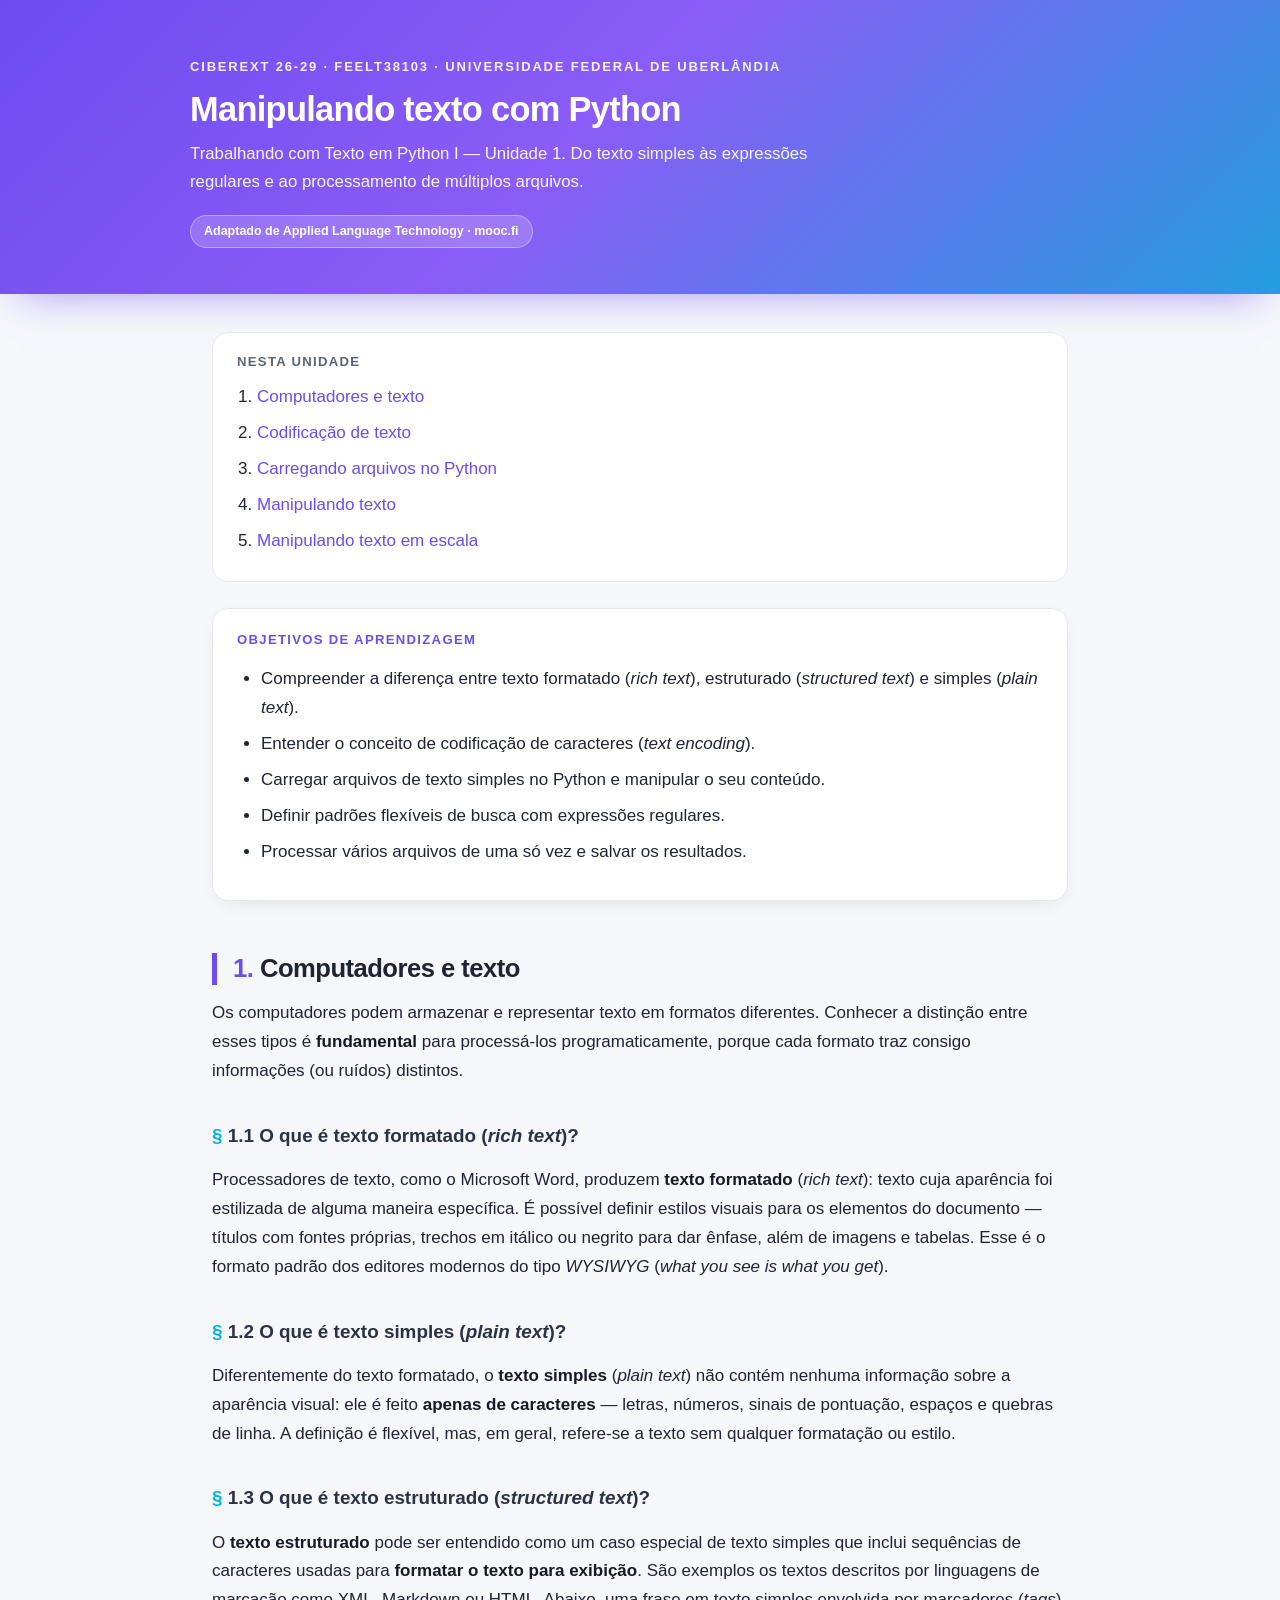
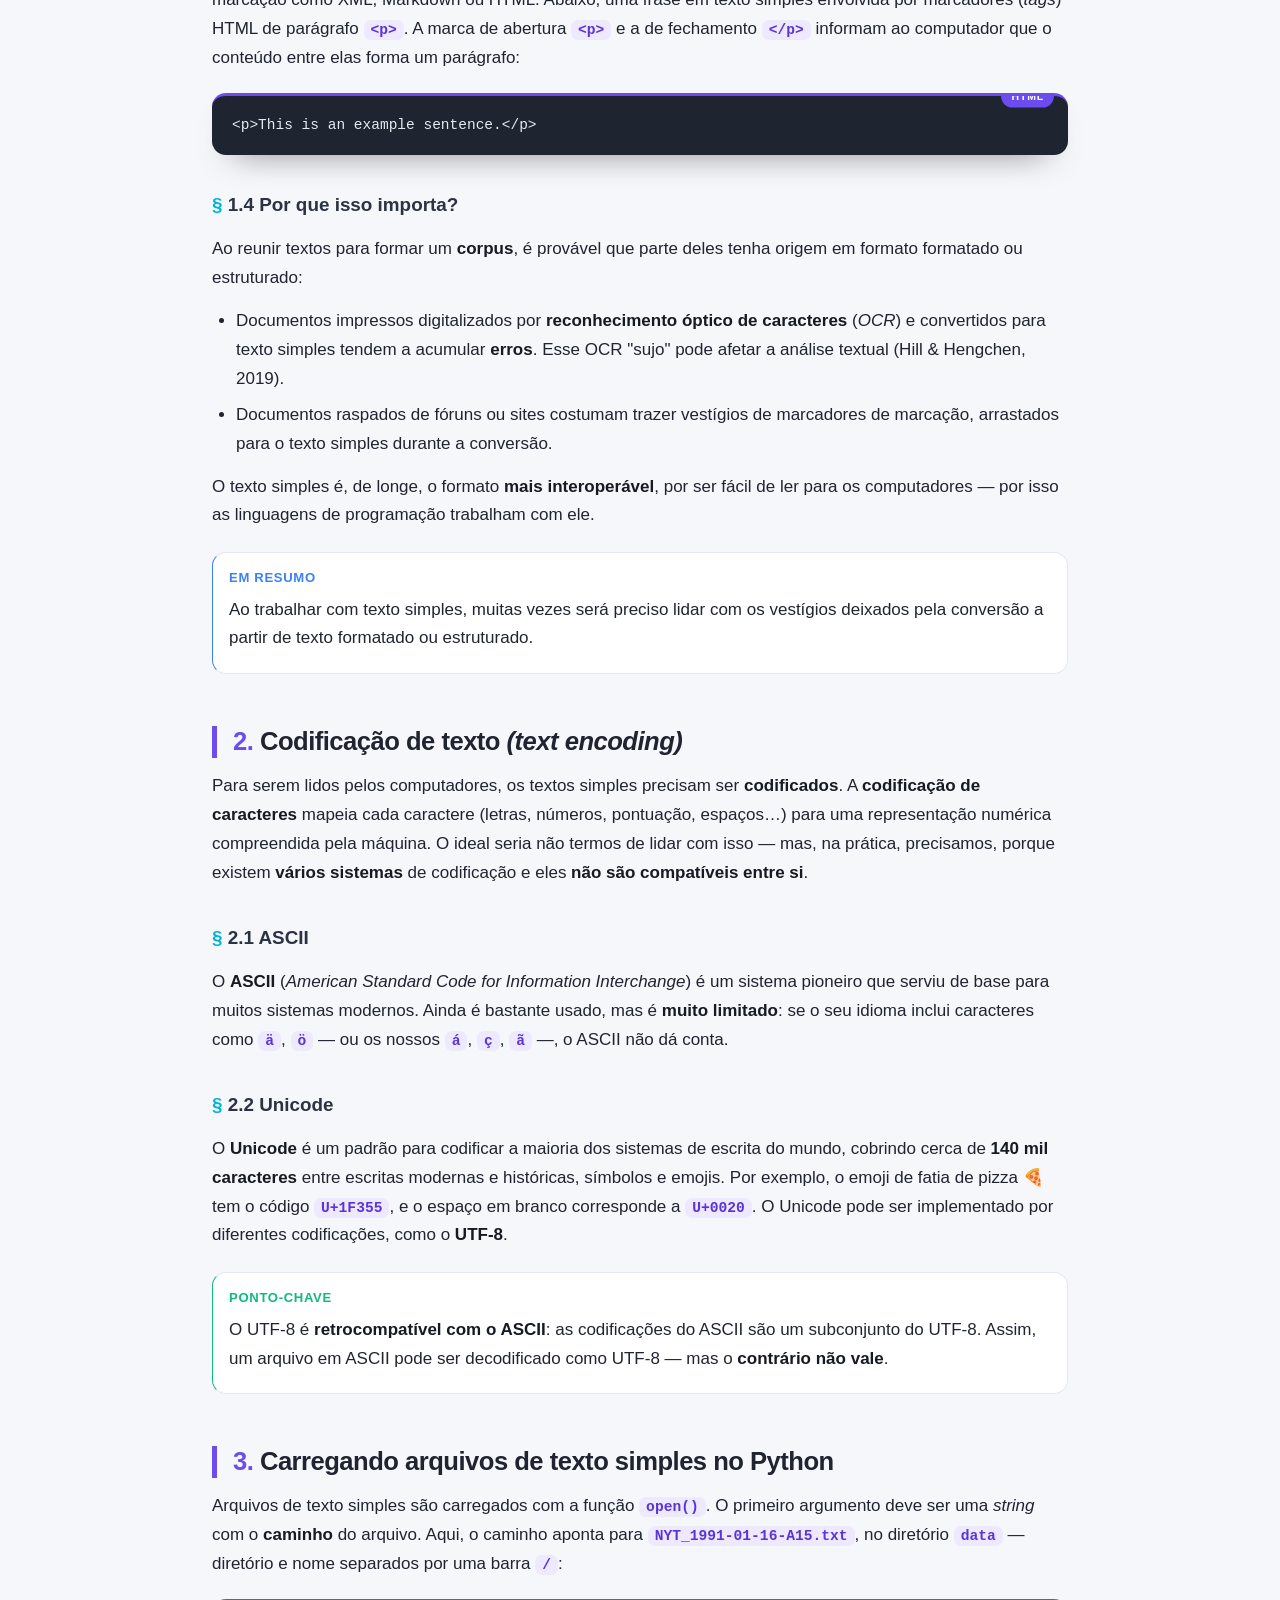
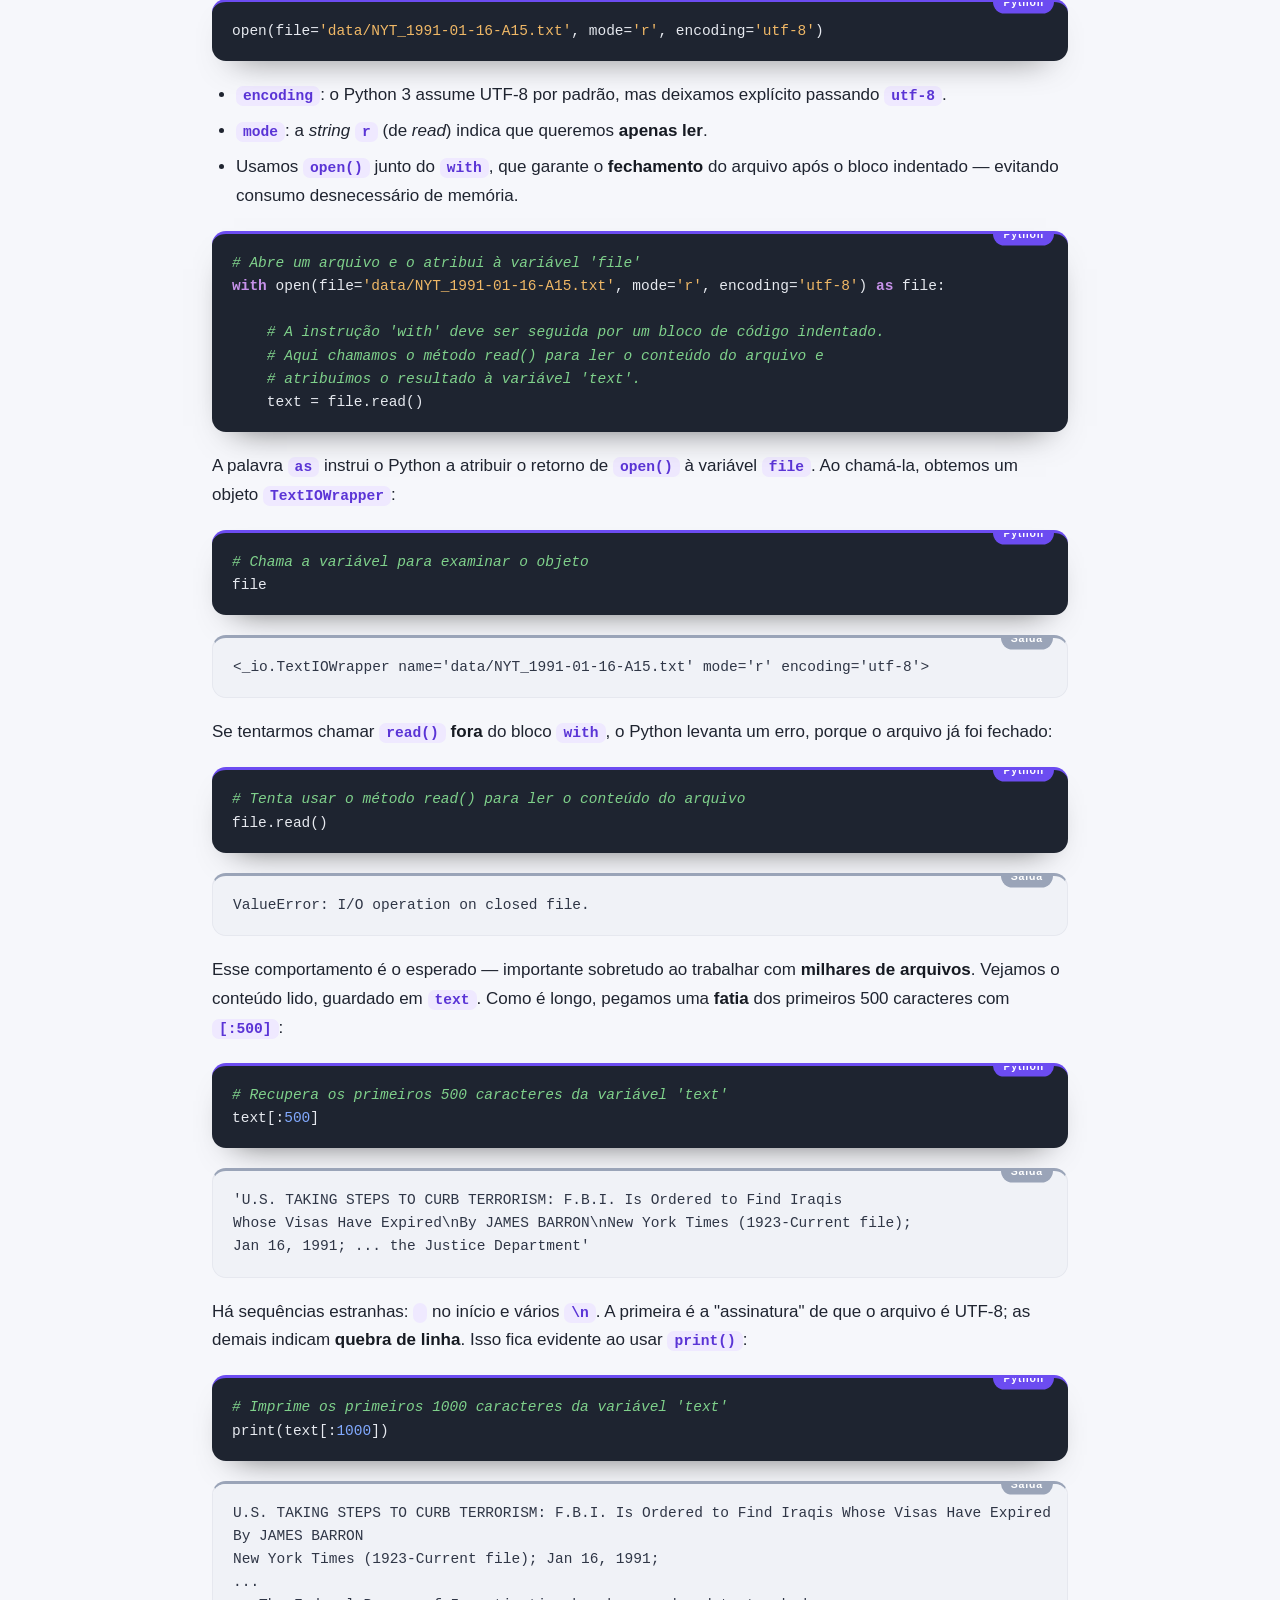
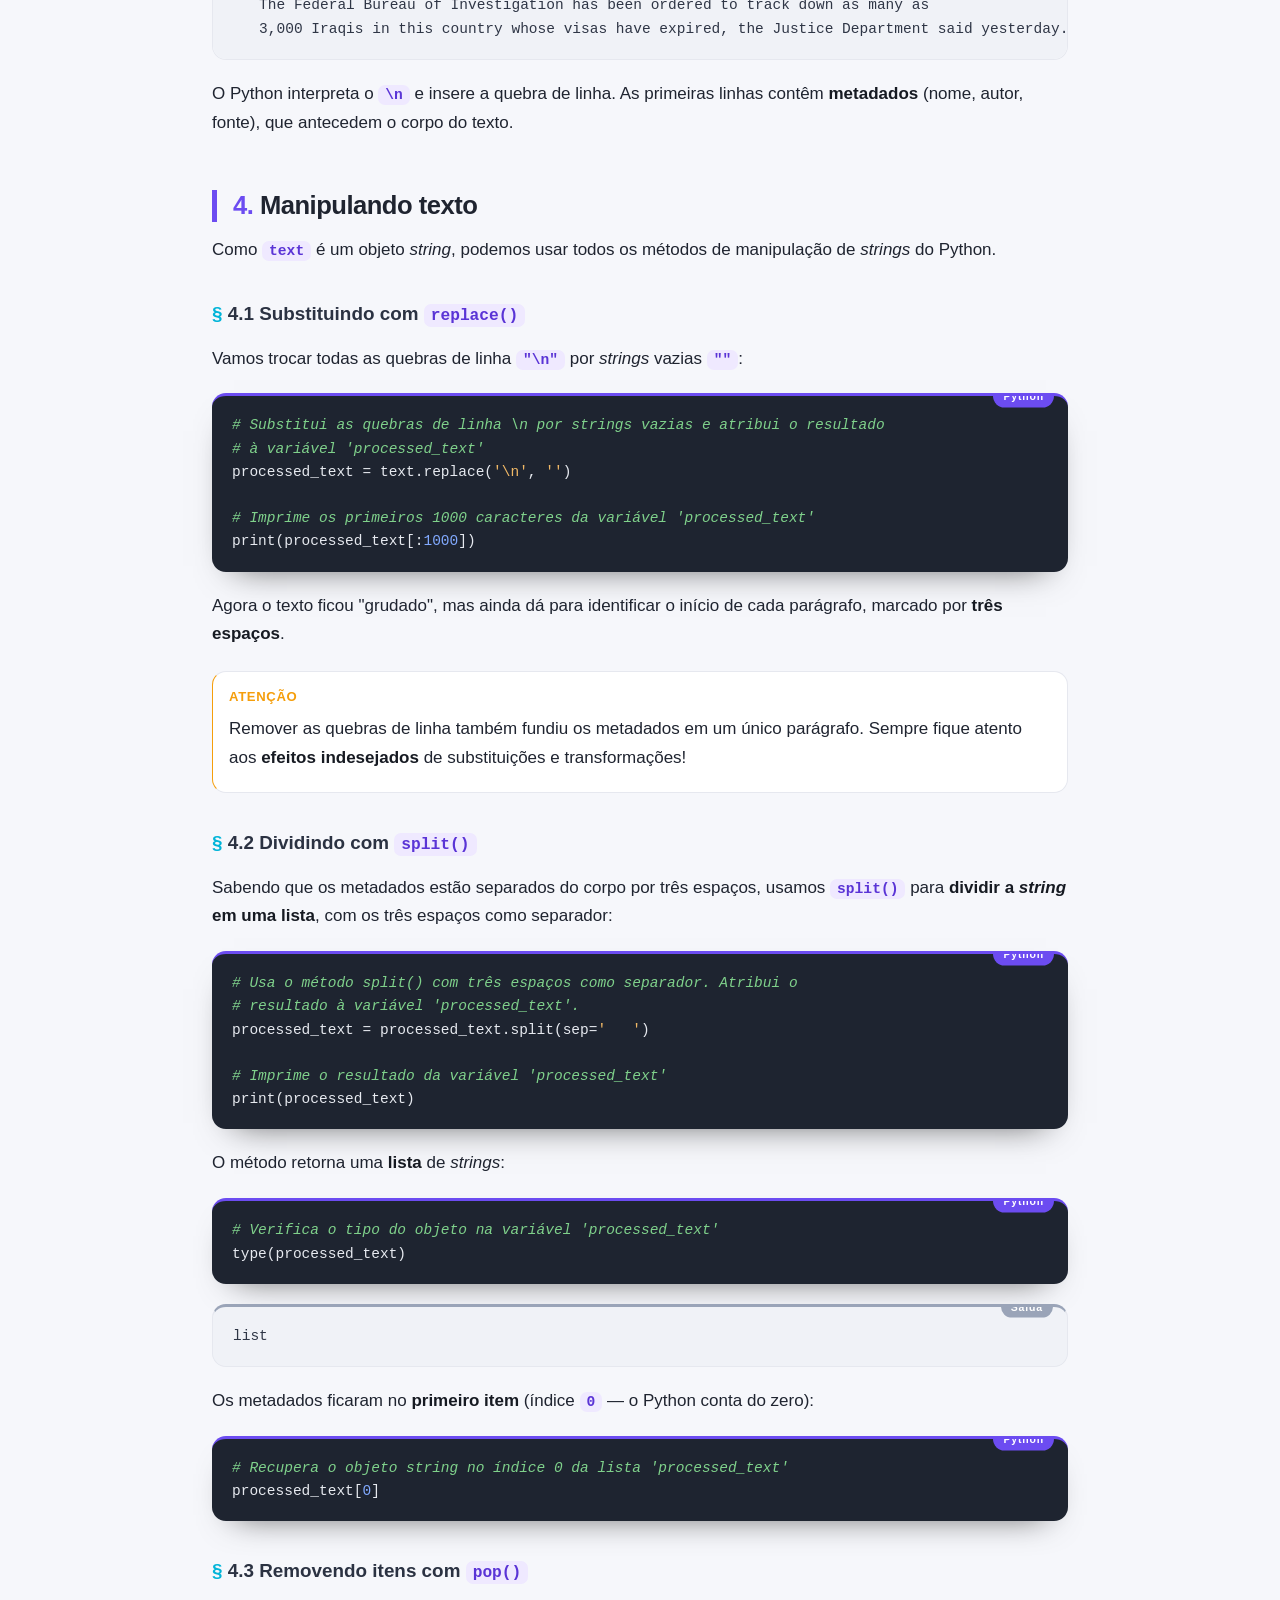
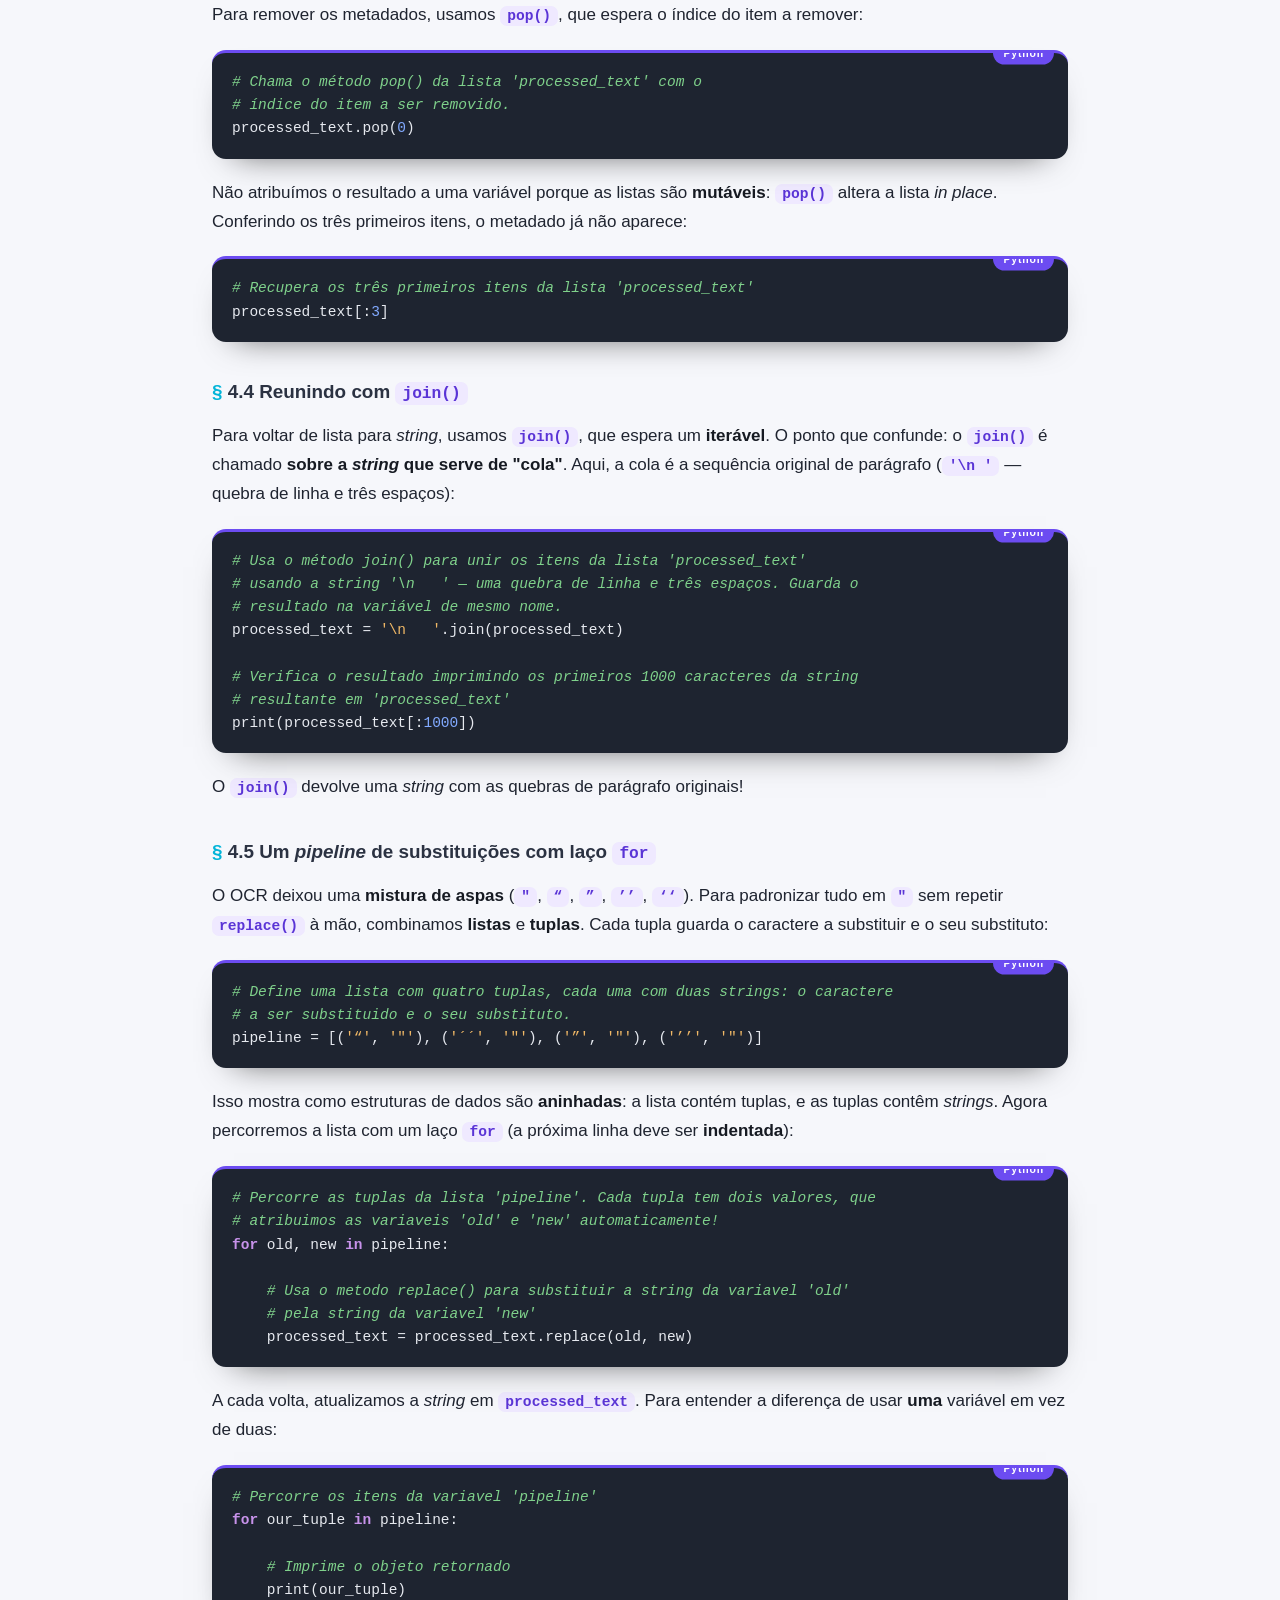
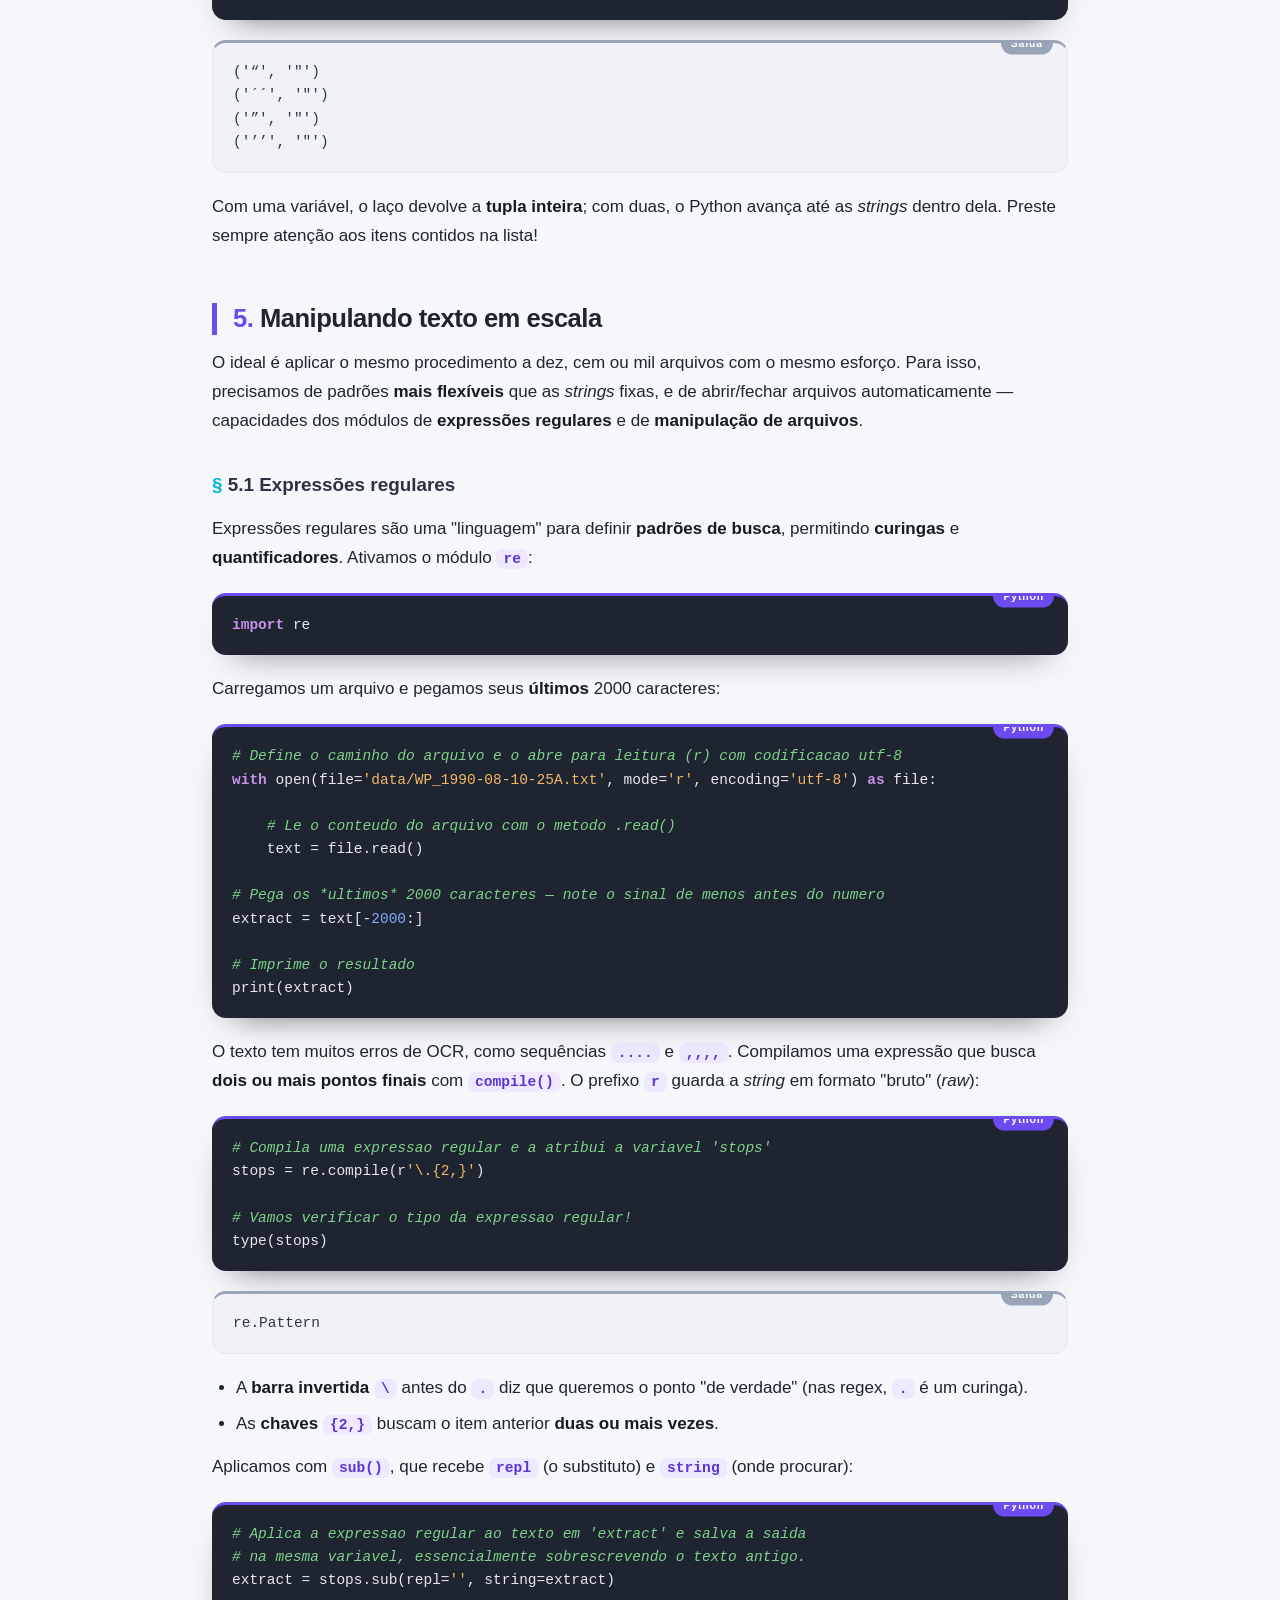
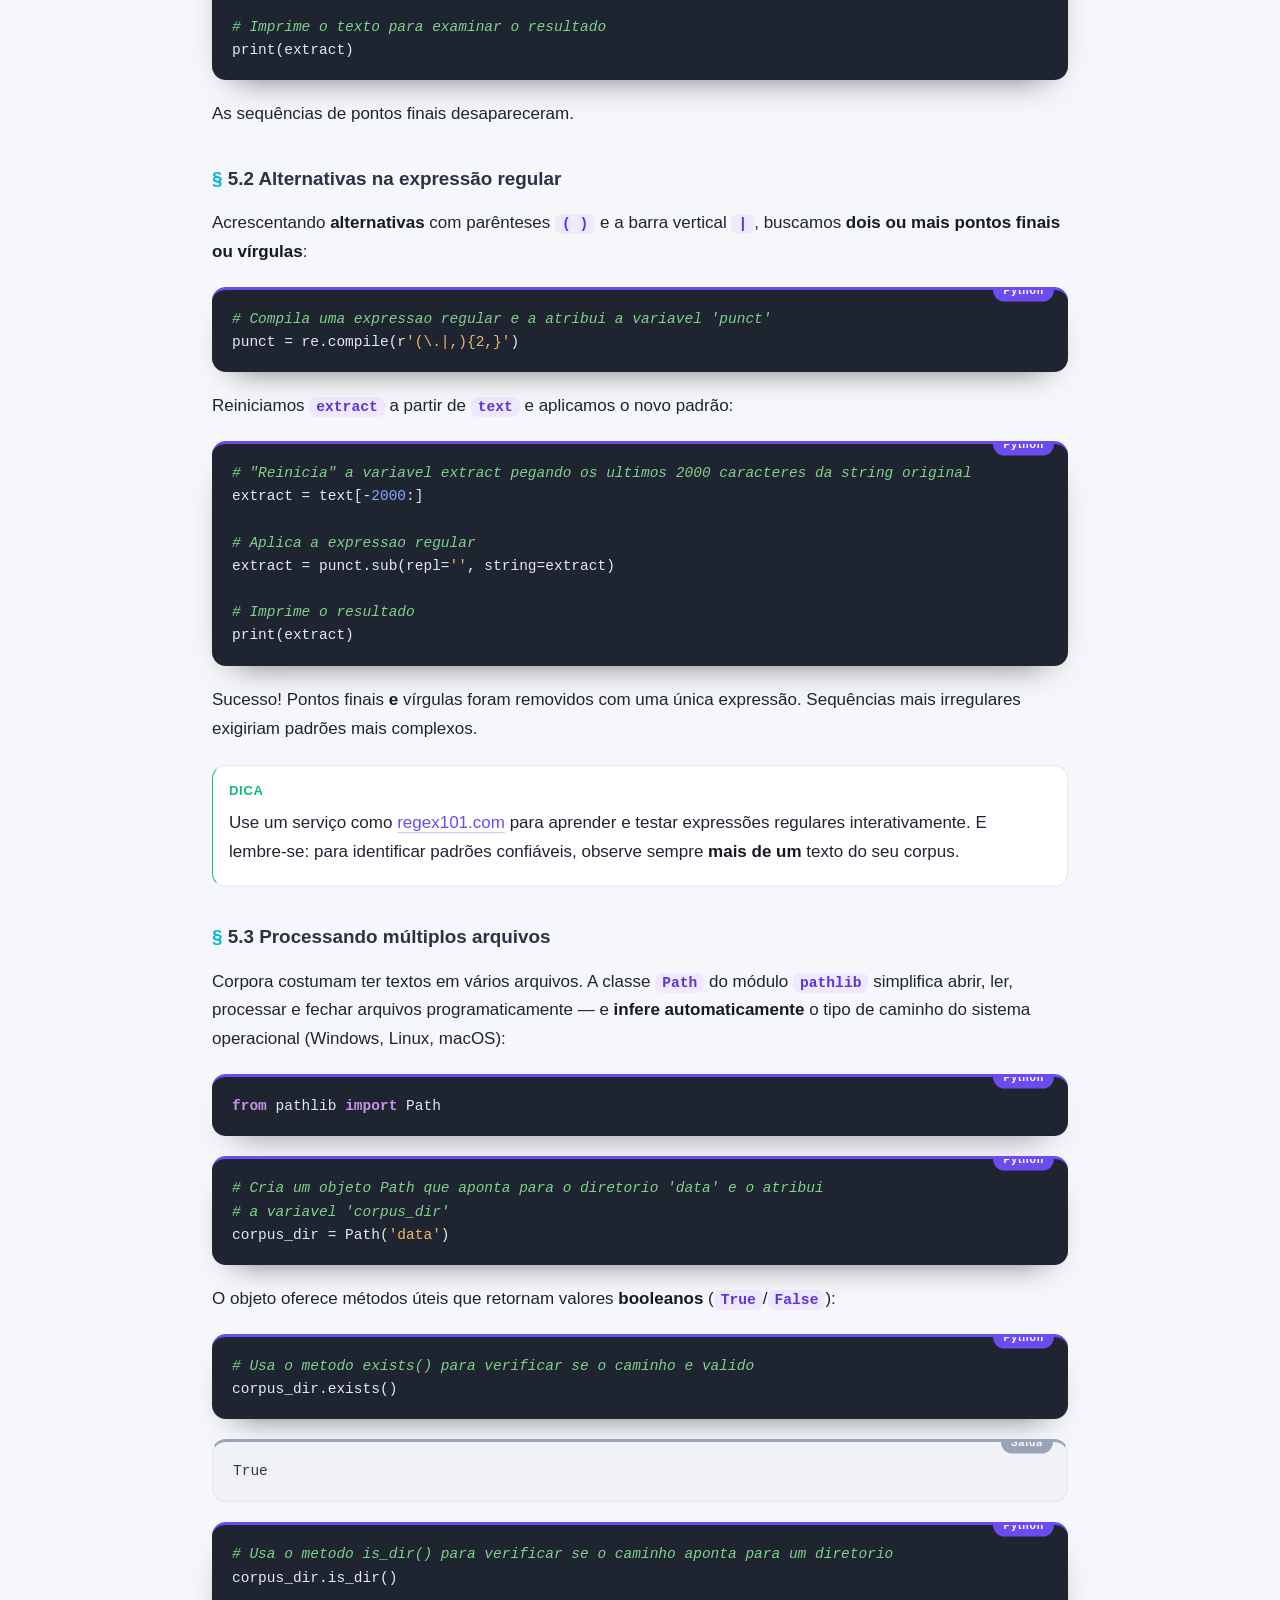
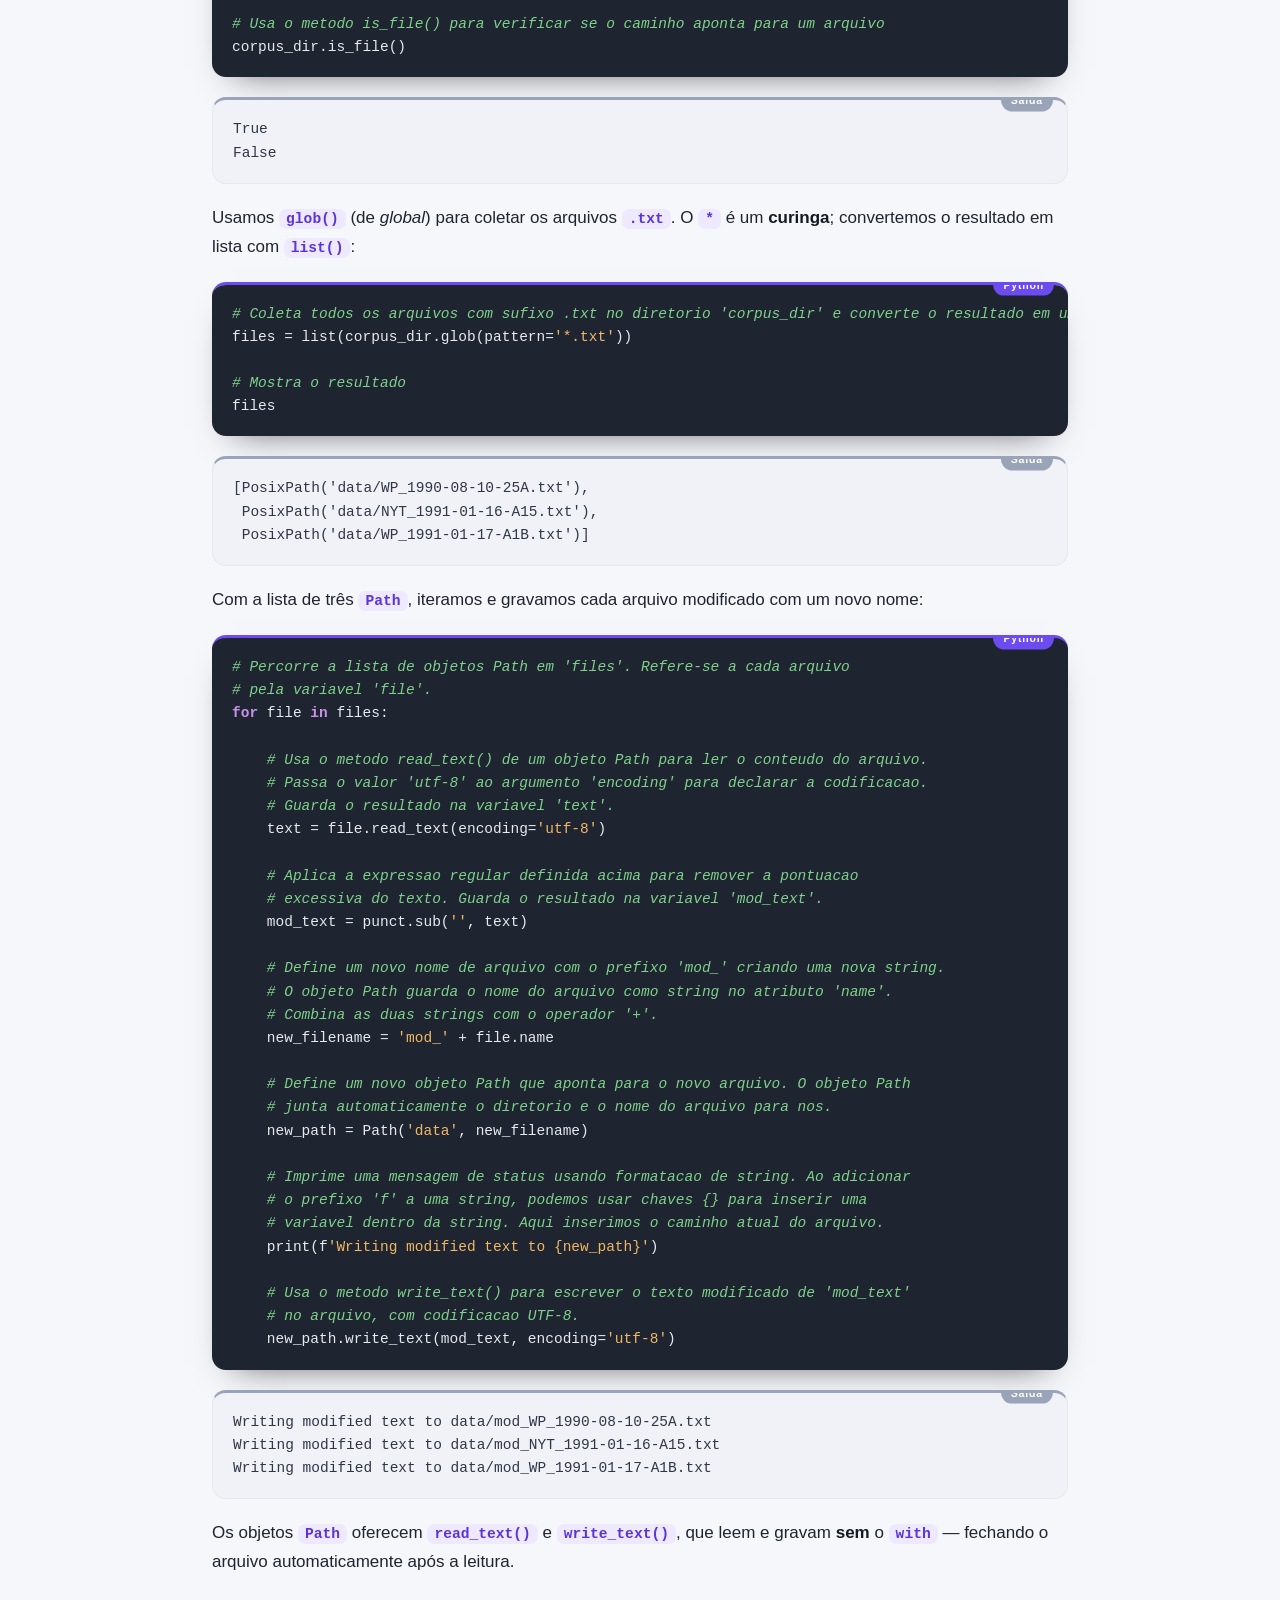
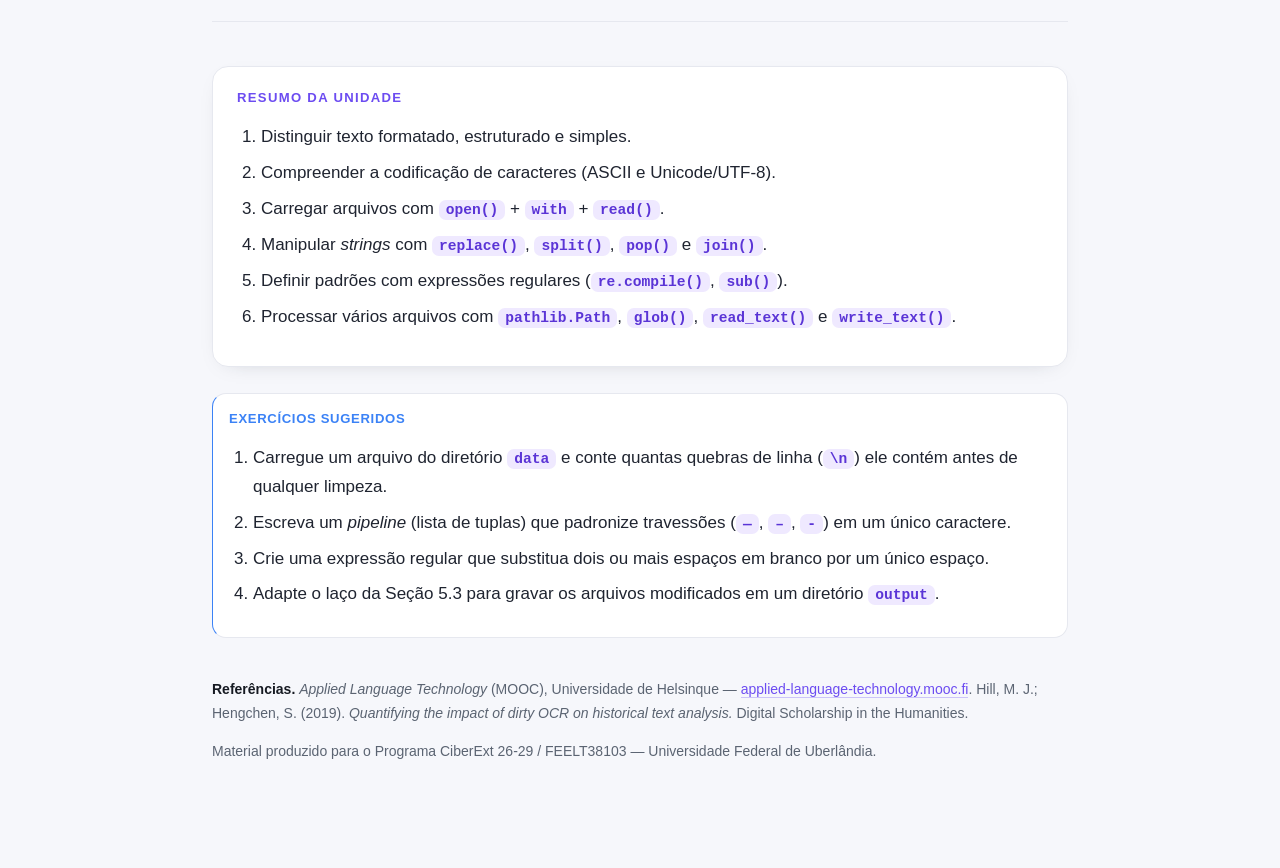
==== Unidade-1/unidade1_manipulando_texto.html @ 679e2158 "Adiciona Unidade 1: Manipulando texto com Python Material do curso "Trabalhando com Texto em Python " ====
<!DOCTYPE html>
<html lang="pt-BR">
<head>
<meta charset="UTF-8">
<meta name="viewport" content="width=device-width, initial-scale=1.0">
<title>Unidade 1 — Manipulando texto com Python</title>
<style>
  :root{
    --bg:#f6f7fb; --surface:#ffffff; --ink:#1f2430; --ink-strong:#161a22; --muted:#5b6472;
    --accent:#6c4cf1; --accent2:#00b4d8; --accent-soft:#efe9ff; --inl-ink:#5a34d6;
    --code-bg:#1e2430; --code-ink:#e6e9ef;
    --out-bg:#f0f2f7; --out-ink:#2f3646; --out-border:#e6e8ef; --out-tag:#9aa4b8;
    --h3-ink:#2b3242;
    --c-comment:#7fd18b; --c-string:#f0b866; --c-kw:#c792ea; --c-num:#82aaff;
    --note:#3b82f6; --tip:#10b981; --warn:#f59e0b;
    --border:#e6e8ef; --radius:16px;
    --mono:'SF Mono',ui-monospace,'JetBrains Mono','Fira Code',Menlo,Consolas,monospace;
    --sans:-apple-system,BlinkMacSystemFont,'Segoe UI',Roboto,Inter,'Helvetica Neue',Arial,sans-serif;
  }
  *{box-sizing:border-box}
  body{margin:0;background:var(--bg);color:var(--ink);font-family:var(--sans);
    line-height:1.7;font-size:17px;-webkit-font-smoothing:antialiased}
  .wrap{max-width:900px;margin:0 auto;padding:0 22px 90px}
  header.hero{background:linear-gradient(135deg,#6c4cf1 0%,#8b5cf6 45%,#00b4d8 120%);
    color:#fff;padding:56px 22px 46px;margin-bottom:38px;
    box-shadow:0 18px 40px -20px rgba(108,76,241,.6)}
  header.hero .inner{max-width:900px;margin:0 auto}
  .eyebrow{font-size:13px;letter-spacing:.14em;text-transform:uppercase;
    font-weight:700;opacity:.9;margin:0 0 12px}
  header.hero h1{font-size:2.15rem;line-height:1.15;margin:0 0 10px;font-weight:800;letter-spacing:-.02em}
  header.hero p.sub{margin:0;opacity:.94;font-size:1.05rem;max-width:640px}
  .pill{display:inline-block;background:rgba(255,255,255,.18);border:1px solid rgba(255,255,255,.35);
    padding:5px 13px;border-radius:999px;font-size:12.5px;font-weight:600;margin-top:18px;backdrop-filter:blur(4px)}
  h2{font-size:1.6rem;font-weight:800;letter-spacing:-.02em;margin:52px 0 14px;padding-left:16px;
    border-left:5px solid var(--accent);line-height:1.25}
  h2 .num{color:var(--accent);font-variant-numeric:tabular-nums}
  h3{font-size:1.18rem;font-weight:700;margin:34px 0 10px;color:var(--h3-ink)}
  h3::before{content:"§ ";color:var(--accent2);font-weight:800}
  p{margin:14px 0}
  a{color:var(--accent);text-decoration:none;border-bottom:1px solid rgba(108,76,241,.3)}
  a:hover{border-color:var(--accent)}
  a:focus-visible,button:focus-visible{outline:2px solid var(--accent2);outline-offset:2px}
  code.inl{background:var(--accent-soft);color:var(--inl-ink);font-family:var(--mono);
    font-size:.86em;padding:2px 7px;border-radius:7px;font-weight:600}
  strong{color:var(--ink-strong);font-weight:700}
  ul,ol{margin:14px 0;padding-left:24px}
  li{margin:7px 0}
  .obj{background:var(--surface);border:1px solid var(--border);border-radius:var(--radius);
    padding:20px 24px;margin:26px 0;box-shadow:0 6px 22px -16px rgba(30,36,48,.35)}
  .obj h4{margin:0 0 10px;font-size:.82rem;letter-spacing:.1em;text-transform:uppercase;color:var(--accent)}
  /* code */
  pre{background:var(--code-bg);color:var(--code-ink);border-radius:14px;
    padding:18px 20px;overflow-x:auto;margin:20px 0;font-family:var(--mono);
    font-size:14.5px;line-height:1.6;position:relative;
    box-shadow:0 16px 34px -22px rgba(0,0,0,.7)}
  pre.code{border-top:3px solid var(--accent)}
  pre .tag{position:absolute;top:0;right:14px;transform:translateY(-50%);
    background:var(--accent);color:#fff;font-family:var(--sans);font-size:10.5px;
    font-weight:700;letter-spacing:.08em;padding:3px 10px;border-radius:999px}
  pre.out{background:var(--out-bg);color:var(--out-ink);border:1px solid var(--out-border);
    box-shadow:none;border-top:3px solid var(--out-tag)}
  pre.out .tag{background:var(--out-tag)}
  pre code{font-family:inherit;white-space:pre}
  .c{color:var(--c-comment);font-style:italic}
  .s{color:var(--c-string)}
  .k{color:var(--c-kw);font-weight:600}
  .n{color:var(--c-num)}
  /* callouts */
  .call{border-radius:14px;padding:14px 18px 14px 16px;margin:22px 0;
    border-left:5px solid;background:var(--surface);border:1px solid var(--border)}
  .call p{margin:6px 0}
  .call .lbl{font-weight:800;font-size:.82rem;letter-spacing:.05em;text-transform:uppercase;display:block;margin-bottom:4px}
  .call.note{border-left-color:var(--note)} .call.note .lbl{color:var(--note)}
  .call.tip{border-left-color:var(--tip)} .call.tip .lbl{color:var(--tip)}
  .call.warn{border-left-color:var(--warn)} .call.warn .lbl{color:var(--warn)}
  hr{border:none;border-top:1px solid var(--border);margin:44px 0}
  footer{color:var(--muted);font-size:14px;margin-top:40px}
  .toc{background:var(--surface);border:1px solid var(--border);border-radius:var(--radius);padding:18px 24px;margin:0 0 10px}
  .toc h4{margin:0 0 10px;font-size:.82rem;letter-spacing:.1em;text-transform:uppercase;color:var(--muted)}
  .toc ol{margin:0;padding-left:20px}
  .toc a{border:none}
  @media (prefers-color-scheme:dark){
    :root{--bg:#12141c;--surface:#1a1d27;--ink:#e6e9f0;--ink-strong:#ffffff;--muted:#9aa3b2;
      --accent-soft:#2a2350;--inl-ink:#c8b6ff;--border:#2a2f3d;--h3-ink:#dfe4ee;
      --out-bg:#161923;--out-ink:#cdd4e0;--out-border:#2a2f3d;--out-tag:#3a4152}
  }
  :root[data-theme="dark"]{
    --bg:#12141c;--surface:#1a1d27;--ink:#e6e9f0;--ink-strong:#ffffff;--muted:#9aa3b2;
    --accent-soft:#2a2350;--inl-ink:#c8b6ff;--border:#2a2f3d;--h3-ink:#dfe4ee;
    --out-bg:#161923;--out-ink:#cdd4e0;--out-border:#2a2f3d;--out-tag:#3a4152;
  }
  :root[data-theme="light"]{
    --bg:#f6f7fb;--surface:#ffffff;--ink:#1f2430;--ink-strong:#161a22;--muted:#5b6472;
    --accent-soft:#efe9ff;--inl-ink:#5a34d6;--border:#e6e8ef;--h3-ink:#2b3242;
    --out-bg:#f0f2f7;--out-ink:#2f3646;--out-border:#e6e8ef;--out-tag:#9aa4b8;
  }
  @media (prefers-reduced-motion:reduce){*{scroll-behavior:auto!important}}
</style>
</head>
<body>
<header class="hero">
  <div class="inner">
    <p class="eyebrow">CiberExt 26‑29 · FEELT38103 · Universidade Federal de Uberlândia</p>
    <h1>Manipulando texto com Python</h1>
    <p class="sub">Trabalhando com Texto em Python I — Unidade 1. Do texto simples às expressões regulares e ao processamento de múltiplos arquivos.</p>
    <span class="pill">Adaptado de Applied Language Technology · mooc.fi</span>
  </div>
</header>

<div class="wrap">

  <nav class="toc">
    <h4>Nesta unidade</h4>
    <ol>
      <li><a href="#s1">Computadores e texto</a></li>
      <li><a href="#s2">Codificação de texto</a></li>
      <li><a href="#s3">Carregando arquivos no Python</a></li>
      <li><a href="#s4">Manipulando texto</a></li>
      <li><a href="#s5">Manipulando texto em escala</a></li>
    </ol>
  </nav>

  <div class="obj">
    <h4>Objetivos de aprendizagem</h4>
    <ul>
      <li>Compreender a diferença entre texto formatado (<em>rich text</em>), estruturado (<em>structured text</em>) e simples (<em>plain text</em>).</li>
      <li>Entender o conceito de codificação de caracteres (<em>text encoding</em>).</li>
      <li>Carregar arquivos de texto simples no Python e manipular o seu conteúdo.</li>
      <li>Definir padrões flexíveis de busca com expressões regulares.</li>
      <li>Processar vários arquivos de uma só vez e salvar os resultados.</li>
    </ul>
  </div>

  <h2 id="s1"><span class="num">1.</span> Computadores e texto</h2>
  <p>Os computadores podem armazenar e representar texto em formatos diferentes. Conhecer a distinção entre esses tipos é <strong>fundamental</strong> para processá‑los programaticamente, porque cada formato traz consigo informações (ou ruídos) distintos.</p>

  <h3>1.1 O que é texto formatado (<em>rich text</em>)?</h3>
  <p>Processadores de texto, como o Microsoft Word, produzem <strong>texto formatado</strong> (<em>rich text</em>): texto cuja aparência foi estilizada de alguma maneira específica. É possível definir estilos visuais para os elementos do documento — títulos com fontes próprias, trechos em itálico ou negrito para dar ênfase, além de imagens e tabelas. Esse é o formato padrão dos editores modernos do tipo <em>WYSIWYG</em> (<em>what you see is what you get</em>).</p>

  <h3>1.2 O que é texto simples (<em>plain text</em>)?</h3>
  <p>Diferentemente do texto formatado, o <strong>texto simples</strong> (<em>plain text</em>) não contém nenhuma informação sobre a aparência visual: ele é feito <strong>apenas de caracteres</strong> — letras, números, sinais de pontuação, espaços e quebras de linha. A definição é flexível, mas, em geral, refere‑se a texto sem qualquer formatação ou estilo.</p>

  <h3>1.3 O que é texto estruturado (<em>structured text</em>)?</h3>
  <p>O <strong>texto estruturado</strong> pode ser entendido como um caso especial de texto simples que inclui sequências de caracteres usadas para <strong>formatar o texto para exibição</strong>. São exemplos os textos descritos por linguagens de marcação como XML, Markdown ou HTML. Abaixo, uma frase em texto simples envolvida por marcadores (<em>tags</em>) HTML de parágrafo <code class="inl">&lt;p&gt;</code>. A marca de abertura <code class="inl">&lt;p&gt;</code> e a de fechamento <code class="inl">&lt;/p&gt;</code> informam ao computador que o conteúdo entre elas forma um parágrafo:</p>
  <pre class="code"><span class="tag">HTML</span><code>&lt;p&gt;This is an example sentence.&lt;/p&gt;</code></pre>

  <h3>1.4 Por que isso importa?</h3>
  <p>Ao reunir textos para formar um <strong>corpus</strong>, é provável que parte deles tenha origem em formato formatado ou estruturado:</p>
  <ul>
    <li>Documentos impressos digitalizados por <strong>reconhecimento óptico de caracteres</strong> (<em>OCR</em>) e convertidos para texto simples tendem a acumular <strong>erros</strong>. Esse OCR "sujo" pode afetar a análise textual (Hill &amp; Hengchen, 2019).</li>
    <li>Documentos raspados de fóruns ou sites costumam trazer vestígios de marcadores de marcação, arrastados para o texto simples durante a conversão.</li>
  </ul>
  <p>O texto simples é, de longe, o formato <strong>mais interoperável</strong>, por ser fácil de ler para os computadores — por isso as linguagens de programação trabalham com ele.</p>
  <div class="call note"><span class="lbl">Em resumo</span><p>Ao trabalhar com texto simples, muitas vezes será preciso lidar com os vestígios deixados pela conversão a partir de texto formatado ou estruturado.</p></div>

  <h2 id="s2"><span class="num">2.</span> Codificação de texto <em>(text encoding)</em></h2>
  <p>Para serem lidos pelos computadores, os textos simples precisam ser <strong>codificados</strong>. A <strong>codificação de caracteres</strong> mapeia cada caractere (letras, números, pontuação, espaços…) para uma representação numérica compreendida pela máquina. O ideal seria não termos de lidar com isso — mas, na prática, precisamos, porque existem <strong>vários sistemas</strong> de codificação e eles <strong>não são compatíveis entre si</strong>.</p>

  <h3>2.1 ASCII</h3>
  <p>O <strong>ASCII</strong> (<em>American Standard Code for Information Interchange</em>) é um sistema pioneiro que serviu de base para muitos sistemas modernos. Ainda é bastante usado, mas é <strong>muito limitado</strong>: se o seu idioma inclui caracteres como <code class="inl">ä</code>, <code class="inl">ö</code> — ou os nossos <code class="inl">á</code>, <code class="inl">ç</code>, <code class="inl">ã</code> —, o ASCII não dá conta.</p>

  <h3>2.2 Unicode</h3>
  <p>O <strong>Unicode</strong> é um padrão para codificar a maioria dos sistemas de escrita do mundo, cobrindo cerca de <strong>140 mil caracteres</strong> entre escritas modernas e históricas, símbolos e emojis. Por exemplo, o emoji de fatia de pizza 🍕 tem o código <code class="inl">U+1F355</code>, e o espaço em branco corresponde a <code class="inl">U+0020</code>. O Unicode pode ser implementado por diferentes codificações, como o <strong>UTF‑8</strong>.</p>
  <div class="call tip"><span class="lbl">Ponto‑chave</span><p>O UTF‑8 é <strong>retrocompatível com o ASCII</strong>: as codificações do ASCII são um subconjunto do UTF‑8. Assim, um arquivo em ASCII pode ser decodificado como UTF‑8 — mas o <strong>contrário não vale</strong>.</p></div>

  <h2 id="s3"><span class="num">3.</span> Carregando arquivos de texto simples no Python</h2>
  <p>Arquivos de texto simples são carregados com a função <code class="inl">open()</code>. O primeiro argumento deve ser uma <em>string</em> com o <strong>caminho</strong> do arquivo. Aqui, o caminho aponta para <code class="inl">NYT_1991-01-16-A15.txt</code>, no diretório <code class="inl">data</code> — diretório e nome separados por uma barra <code class="inl">/</code>:</p>
  <pre class="code"><span class="tag">Python</span><code class="lang-python">open(file='data/NYT_1991-01-16-A15.txt', mode='r', encoding='utf-8')</code></pre>
  <ul>
    <li><code class="inl">encoding</code>: o Python 3 assume UTF‑8 por padrão, mas deixamos explícito passando <code class="inl">utf-8</code>.</li>
    <li><code class="inl">mode</code>: a <em>string</em> <code class="inl">r</code> (de <em>read</em>) indica que queremos <strong>apenas ler</strong>.</li>
    <li>Usamos <code class="inl">open()</code> junto do <code class="inl">with</code>, que garante o <strong>fechamento</strong> do arquivo após o bloco indentado — evitando consumo desnecessário de memória.</li>
  </ul>
  <pre class="code"><span class="tag">Python</span><code class="lang-python"># Abre um arquivo e o atribui à variável 'file'
with open(file='data/NYT_1991-01-16-A15.txt', mode='r', encoding='utf-8') as file:

    # A instrução 'with' deve ser seguida por um bloco de código indentado.
    # Aqui chamamos o método read() para ler o conteúdo do arquivo e
    # atribuímos o resultado à variável 'text'.
    text = file.read()</code></pre>
  <p>A palavra <code class="inl">as</code> instrui o Python a atribuir o retorno de <code class="inl">open()</code> à variável <code class="inl">file</code>. Ao chamá‑la, obtemos um objeto <code class="inl">TextIOWrapper</code>:</p>
  <pre class="code"><span class="tag">Python</span><code class="lang-python"># Chama a variável para examinar o objeto
file</code></pre>
  <pre class="out"><span class="tag">Saída</span><code>&lt;_io.TextIOWrapper name='data/NYT_1991-01-16-A15.txt' mode='r' encoding='utf-8'&gt;</code></pre>
  <p>Se tentarmos chamar <code class="inl">read()</code> <strong>fora</strong> do bloco <code class="inl">with</code>, o Python levanta um erro, porque o arquivo já foi fechado:</p>
  <pre class="code"><span class="tag">Python</span><code class="lang-python"># Tenta usar o método read() para ler o conteúdo do arquivo
file.read()</code></pre>
  <pre class="out"><span class="tag">Saída</span><code>ValueError: I/O operation on closed file.</code></pre>
  <p>Esse comportamento é o esperado — importante sobretudo ao trabalhar com <strong>milhares de arquivos</strong>. Vejamos o conteúdo lido, guardado em <code class="inl">text</code>. Como é longo, pegamos uma <strong>fatia</strong> dos primeiros 500 caracteres com <code class="inl">[:500]</code>:</p>
  <pre class="code"><span class="tag">Python</span><code class="lang-python"># Recupera os primeiros 500 caracteres da variável 'text'
text[:500]</code></pre>
  <pre class="out"><span class="tag">Saída</span><code>'﻿U.S. TAKING STEPS TO CURB TERRORISM: F.B.I. Is Ordered to Find Iraqis
Whose Visas Have Expired\nBy JAMES BARRON\nNew York Times (1923-Current file);
Jan 16, 1991; ... the Justice Department'</code></pre>
  <p>Há sequências estranhas: <code class="inl">﻿</code> no início e vários <code class="inl">\n</code>. A primeira é a "assinatura" de que o arquivo é UTF‑8; as demais indicam <strong>quebra de linha</strong>. Isso fica evidente ao usar <code class="inl">print()</code>:</p>
  <pre class="code"><span class="tag">Python</span><code class="lang-python"># Imprime os primeiros 1000 caracteres da variável 'text'
print(text[:1000])</code></pre>
  <pre class="out"><span class="tag">Saída</span><code>U.S. TAKING STEPS TO CURB TERRORISM: F.B.I. Is Ordered to Find Iraqis Whose Visas Have Expired
By JAMES BARRON
New York Times (1923-Current file); Jan 16, 1991;
...
   The Federal Bureau of Investigation has been ordered to track down as many as
   3,000 Iraqis in this country whose visas have expired, the Justice Department said yesterday.</code></pre>
  <p>O Python interpreta o <code class="inl">\n</code> e insere a quebra de linha. As primeiras linhas contêm <strong>metadados</strong> (nome, autor, fonte), que antecedem o corpo do texto.</p>

  <h2 id="s4"><span class="num">4.</span> Manipulando texto</h2>
  <p>Como <code class="inl">text</code> é um objeto <em>string</em>, podemos usar todos os métodos de manipulação de <em>strings</em> do Python.</p>

  <h3>4.1 Substituindo com <code class="inl">replace()</code></h3>
  <p>Vamos trocar todas as quebras de linha <code class="inl">"\n"</code> por <em>strings</em> vazias <code class="inl">""</code>:</p>
  <pre class="code"><span class="tag">Python</span><code class="lang-python"># Substitui as quebras de linha \n por strings vazias e atribui o resultado
# à variável 'processed_text'
processed_text = text.replace('\n', '')

# Imprime os primeiros 1000 caracteres da variável 'processed_text'
print(processed_text[:1000])</code></pre>
  <p>Agora o texto ficou "grudado", mas ainda dá para identificar o início de cada parágrafo, marcado por <strong>três espaços</strong>.</p>
  <div class="call warn"><span class="lbl">Atenção</span><p>Remover as quebras de linha também fundiu os metadados em um único parágrafo. Sempre fique atento aos <strong>efeitos indesejados</strong> de substituições e transformações!</p></div>

  <h3>4.2 Dividindo com <code class="inl">split()</code></h3>
  <p>Sabendo que os metadados estão separados do corpo por três espaços, usamos <code class="inl">split()</code> para <strong>dividir a <em>string</em> em uma lista</strong>, com os três espaços como separador:</p>
  <pre class="code"><span class="tag">Python</span><code class="lang-python"># Usa o método split() com três espaços como separador. Atribui o
# resultado à variável 'processed_text'.
processed_text = processed_text.split(sep='   ')

# Imprime o resultado da variável 'processed_text'
print(processed_text)</code></pre>
  <p>O método retorna uma <strong>lista</strong> de <em>strings</em>:</p>
  <pre class="code"><span class="tag">Python</span><code class="lang-python"># Verifica o tipo do objeto na variável 'processed_text'
type(processed_text)</code></pre>
  <pre class="out"><span class="tag">Saída</span><code>list</code></pre>
  <p>Os metadados ficaram no <strong>primeiro item</strong> (índice <code class="inl">0</code> — o Python conta do zero):</p>
  <pre class="code"><span class="tag">Python</span><code class="lang-python"># Recupera o objeto string no índice 0 da lista 'processed_text'
processed_text[0]</code></pre>

  <h3>4.3 Removendo itens com <code class="inl">pop()</code></h3>
  <p>Para remover os metadados, usamos <code class="inl">pop()</code>, que espera o índice do item a remover:</p>
  <pre class="code"><span class="tag">Python</span><code class="lang-python"># Chama o método pop() da lista 'processed_text' com o
# índice do item a ser removido.
processed_text.pop(0)</code></pre>
  <p>Não atribuímos o resultado a uma variável porque as listas são <strong>mutáveis</strong>: <code class="inl">pop()</code> altera a lista <em>in place</em>. Conferindo os três primeiros itens, o metadado já não aparece:</p>
  <pre class="code"><span class="tag">Python</span><code class="lang-python"># Recupera os três primeiros itens da lista 'processed_text'
processed_text[:3]</code></pre>

  <h3>4.4 Reunindo com <code class="inl">join()</code></h3>
  <p>Para voltar de lista para <em>string</em>, usamos <code class="inl">join()</code>, que espera um <strong>iterável</strong>. O ponto que confunde: o <code class="inl">join()</code> é chamado <strong>sobre a <em>string</em> que serve de "cola"</strong>. Aqui, a cola é a sequência original de parágrafo (<code class="inl">'\n   '</code> — quebra de linha e três espaços):</p>
  <pre class="code"><span class="tag">Python</span><code class="lang-python"># Usa o método join() para unir os itens da lista 'processed_text'
# usando a string '\n   ' — uma quebra de linha e três espaços. Guarda o
# resultado na variável de mesmo nome.
processed_text = '\n   '.join(processed_text)

# Verifica o resultado imprimindo os primeiros 1000 caracteres da string
# resultante em 'processed_text'
print(processed_text[:1000])</code></pre>
  <p>O <code class="inl">join()</code> devolve uma <em>string</em> com as quebras de parágrafo originais!</p>

  <h3>4.5 Um <em>pipeline</em> de substituições com laço <code class="inl">for</code></h3>
  <p>O OCR deixou uma <strong>mistura de aspas</strong> (<code class="inl">"</code>, <code class="inl">“</code>, <code class="inl">”</code>, <code class="inl">’’</code>, <code class="inl">‘‘</code>). Para padronizar tudo em <code class="inl">"</code> sem repetir <code class="inl">replace()</code> à mão, combinamos <strong>listas</strong> e <strong>tuplas</strong>. Cada tupla guarda o caractere a substituir e o seu substituto:</p>
  <pre class="code"><span class="tag">Python</span><code class="lang-python"># Define uma lista com quatro tuplas, cada uma com duas strings: o caractere
# a ser substituido e o seu substituto.
pipeline = [('“', '"'), ('´´', '"'), ('”', '"'), ('’’', '"')]</code></pre>
  <p>Isso mostra como estruturas de dados são <strong>aninhadas</strong>: a lista contém tuplas, e as tuplas contêm <em>strings</em>. Agora percorremos a lista com um laço <code class="inl">for</code> (a próxima linha deve ser <strong>indentada</strong>):</p>
  <pre class="code"><span class="tag">Python</span><code class="lang-python"># Percorre as tuplas da lista 'pipeline'. Cada tupla tem dois valores, que
# atribuimos as variaveis 'old' e 'new' automaticamente!
for old, new in pipeline:

    # Usa o metodo replace() para substituir a string da variavel 'old'
    # pela string da variavel 'new'
    processed_text = processed_text.replace(old, new)</code></pre>
  <p>A cada volta, atualizamos a <em>string</em> em <code class="inl">processed_text</code>. Para entender a diferença de usar <strong>uma</strong> variável em vez de duas:</p>
  <pre class="code"><span class="tag">Python</span><code class="lang-python"># Percorre os itens da variavel 'pipeline'
for our_tuple in pipeline:

    # Imprime o objeto retornado
    print(our_tuple)</code></pre>
  <pre class="out"><span class="tag">Saída</span><code>('“', '"')
('´´', '"')
('”', '"')
('’’', '"')</code></pre>
  <p>Com uma variável, o laço devolve a <strong>tupla inteira</strong>; com duas, o Python avança até as <em>strings</em> dentro dela. Preste sempre atenção aos itens contidos na lista!</p>

  <h2 id="s5"><span class="num">5.</span> Manipulando texto em escala</h2>
  <p>O ideal é aplicar o mesmo procedimento a dez, cem ou mil arquivos com o mesmo esforço. Para isso, precisamos de padrões <strong>mais flexíveis</strong> que as <em>strings</em> fixas, e de abrir/fechar arquivos automaticamente — capacidades dos módulos de <strong>expressões regulares</strong> e de <strong>manipulação de arquivos</strong>.</p>

  <h3>5.1 Expressões regulares</h3>
  <p>Expressões regulares são uma "linguagem" para definir <strong>padrões de busca</strong>, permitindo <strong>curingas</strong> e <strong>quantificadores</strong>. Ativamos o módulo <code class="inl">re</code>:</p>
  <pre class="code"><span class="tag">Python</span><code class="lang-python">import re</code></pre>
  <p>Carregamos um arquivo e pegamos seus <strong>últimos</strong> 2000 caracteres:</p>
  <pre class="code"><span class="tag">Python</span><code class="lang-python"># Define o caminho do arquivo e o abre para leitura (r) com codificacao utf-8
with open(file='data/WP_1990-08-10-25A.txt', mode='r', encoding='utf-8') as file:

    # Le o conteudo do arquivo com o metodo .read()
    text = file.read()

# Pega os *ultimos* 2000 caracteres — note o sinal de menos antes do numero
extract = text[-2000:]

# Imprime o resultado
print(extract)</code></pre>
  <p>O texto tem muitos erros de OCR, como sequências <code class="inl">....</code> e <code class="inl">,,,,</code>. Compilamos uma expressão que busca <strong>dois ou mais pontos finais</strong> com <code class="inl">compile()</code>. O prefixo <code class="inl">r</code> guarda a <em>string</em> em formato "bruto" (<em>raw</em>):</p>
  <pre class="code"><span class="tag">Python</span><code class="lang-python"># Compila uma expressao regular e a atribui a variavel 'stops'
stops = re.compile(r'\.{2,}')

# Vamos verificar o tipo da expressao regular!
type(stops)</code></pre>
  <pre class="out"><span class="tag">Saída</span><code>re.Pattern</code></pre>
  <ul>
    <li>A <strong>barra invertida</strong> <code class="inl">\</code> antes do <code class="inl">.</code> diz que queremos o ponto "de verdade" (nas regex, <code class="inl">.</code> é um curinga).</li>
    <li>As <strong>chaves</strong> <code class="inl">{2,}</code> buscam o item anterior <strong>duas ou mais vezes</strong>.</li>
  </ul>
  <p>Aplicamos com <code class="inl">sub()</code>, que recebe <code class="inl">repl</code> (o substituto) e <code class="inl">string</code> (onde procurar):</p>
  <pre class="code"><span class="tag">Python</span><code class="lang-python"># Aplica a expressao regular ao texto em 'extract' e salva a saida
# na mesma variavel, essencialmente sobrescrevendo o texto antigo.
extract = stops.sub(repl='', string=extract)

# Imprime o texto para examinar o resultado
print(extract)</code></pre>
  <p>As sequências de pontos finais desapareceram.</p>

  <h3>5.2 Alternativas na expressão regular</h3>
  <p>Acrescentando <strong>alternativas</strong> com parênteses <code class="inl">( )</code> e a barra vertical <code class="inl">|</code>, buscamos <strong>dois ou mais pontos finais ou vírgulas</strong>:</p>
  <pre class="code"><span class="tag">Python</span><code class="lang-python"># Compila uma expressao regular e a atribui a variavel 'punct'
punct = re.compile(r'(\.|,){2,}')</code></pre>
  <p>Reiniciamos <code class="inl">extract</code> a partir de <code class="inl">text</code> e aplicamos o novo padrão:</p>
  <pre class="code"><span class="tag">Python</span><code class="lang-python"># "Reinicia" a variavel extract pegando os ultimos 2000 caracteres da string original
extract = text[-2000:]

# Aplica a expressao regular
extract = punct.sub(repl='', string=extract)

# Imprime o resultado
print(extract)</code></pre>
  <p>Sucesso! Pontos finais <strong>e</strong> vírgulas foram removidos com uma única expressão. Sequências mais irregulares exigiriam padrões mais complexos.</p>
  <div class="call tip"><span class="lbl">Dica</span><p>Use um serviço como <a href="https://regex101.com">regex101.com</a> para aprender e testar expressões regulares interativamente. E lembre‑se: para identificar padrões confiáveis, observe sempre <strong>mais de um</strong> texto do seu corpus.</p></div>

  <h3>5.3 Processando múltiplos arquivos</h3>
  <p>Corpora costumam ter textos em vários arquivos. A classe <code class="inl">Path</code> do módulo <code class="inl">pathlib</code> simplifica abrir, ler, processar e fechar arquivos programaticamente — e <strong>infere automaticamente</strong> o tipo de caminho do sistema operacional (Windows, Linux, macOS):</p>
  <pre class="code"><span class="tag">Python</span><code class="lang-python">from pathlib import Path</code></pre>
  <pre class="code"><span class="tag">Python</span><code class="lang-python"># Cria um objeto Path que aponta para o diretorio 'data' e o atribui
# a variavel 'corpus_dir'
corpus_dir = Path('data')</code></pre>
  <p>O objeto oferece métodos úteis que retornam valores <strong>booleanos</strong> (<code class="inl">True</code>/<code class="inl">False</code>):</p>
  <pre class="code"><span class="tag">Python</span><code class="lang-python"># Usa o metodo exists() para verificar se o caminho e valido
corpus_dir.exists()</code></pre>
  <pre class="out"><span class="tag">Saída</span><code>True</code></pre>
  <pre class="code"><span class="tag">Python</span><code class="lang-python"># Usa o metodo is_dir() para verificar se o caminho aponta para um diretorio
corpus_dir.is_dir()

# Usa o metodo is_file() para verificar se o caminho aponta para um arquivo
corpus_dir.is_file()</code></pre>
  <pre class="out"><span class="tag">Saída</span><code>True
False</code></pre>
  <p>Usamos <code class="inl">glob()</code> (de <em>global</em>) para coletar os arquivos <code class="inl">.txt</code>. O <code class="inl">*</code> é um <strong>curinga</strong>; convertemos o resultado em lista com <code class="inl">list()</code>:</p>
  <pre class="code"><span class="tag">Python</span><code class="lang-python"># Coleta todos os arquivos com sufixo .txt no diretorio 'corpus_dir' e converte o resultado em uma lista
files = list(corpus_dir.glob(pattern='*.txt'))

# Mostra o resultado
files</code></pre>
  <pre class="out"><span class="tag">Saída</span><code>[PosixPath('data/WP_1990-08-10-25A.txt'),
 PosixPath('data/NYT_1991-01-16-A15.txt'),
 PosixPath('data/WP_1991-01-17-A1B.txt')]</code></pre>
  <p>Com a lista de três <code class="inl">Path</code>, iteramos e gravamos cada arquivo modificado com um novo nome:</p>
  <pre class="code"><span class="tag">Python</span><code class="lang-python"># Percorre a lista de objetos Path em 'files'. Refere-se a cada arquivo
# pela variavel 'file'.
for file in files:

    # Usa o metodo read_text() de um objeto Path para ler o conteudo do arquivo.
    # Passa o valor 'utf-8' ao argumento 'encoding' para declarar a codificacao.
    # Guarda o resultado na variavel 'text'.
    text = file.read_text(encoding='utf-8')

    # Aplica a expressao regular definida acima para remover a pontuacao
    # excessiva do texto. Guarda o resultado na variavel 'mod_text'.
    mod_text = punct.sub('', text)

    # Define um novo nome de arquivo com o prefixo 'mod_' criando uma nova string.
    # O objeto Path guarda o nome do arquivo como string no atributo 'name'.
    # Combina as duas strings com o operador '+'.
    new_filename = 'mod_' + file.name

    # Define um novo objeto Path que aponta para o novo arquivo. O objeto Path
    # junta automaticamente o diretorio e o nome do arquivo para nos.
    new_path = Path('data', new_filename)

    # Imprime uma mensagem de status usando formatacao de string. Ao adicionar
    # o prefixo 'f' a uma string, podemos usar chaves {} para inserir uma
    # variavel dentro da string. Aqui inserimos o caminho atual do arquivo.
    print(f'Writing modified text to {new_path}')

    # Usa o metodo write_text() para escrever o texto modificado de 'mod_text'
    # no arquivo, com codificacao UTF-8.
    new_path.write_text(mod_text, encoding='utf-8')</code></pre>
  <pre class="out"><span class="tag">Saída</span><code>Writing modified text to data/mod_WP_1990-08-10-25A.txt
Writing modified text to data/mod_NYT_1991-01-16-A15.txt
Writing modified text to data/mod_WP_1991-01-17-A1B.txt</code></pre>
  <p>Os objetos <code class="inl">Path</code> oferecem <code class="inl">read_text()</code> e <code class="inl">write_text()</code>, que leem e gravam <strong>sem</strong> o <code class="inl">with</code> — fechando o arquivo automaticamente após a leitura.</p>

  <hr>
  <div class="obj">
    <h4>Resumo da unidade</h4>
    <ol>
      <li>Distinguir texto formatado, estruturado e simples.</li>
      <li>Compreender a codificação de caracteres (ASCII e Unicode/UTF‑8).</li>
      <li>Carregar arquivos com <code class="inl">open()</code> + <code class="inl">with</code> + <code class="inl">read()</code>.</li>
      <li>Manipular <em>strings</em> com <code class="inl">replace()</code>, <code class="inl">split()</code>, <code class="inl">pop()</code> e <code class="inl">join()</code>.</li>
      <li>Definir padrões com expressões regulares (<code class="inl">re.compile()</code>, <code class="inl">sub()</code>).</li>
      <li>Processar vários arquivos com <code class="inl">pathlib.Path</code>, <code class="inl">glob()</code>, <code class="inl">read_text()</code> e <code class="inl">write_text()</code>.</li>
    </ol>
  </div>

  <div class="call note"><span class="lbl">Exercícios sugeridos</span>
    <ol>
      <li>Carregue um arquivo do diretório <code class="inl">data</code> e conte quantas quebras de linha (<code class="inl">\n</code>) ele contém antes de qualquer limpeza.</li>
      <li>Escreva um <em>pipeline</em> (lista de tuplas) que padronize travessões (<code class="inl">—</code>, <code class="inl">–</code>, <code class="inl">-</code>) em um único caractere.</li>
      <li>Crie uma expressão regular que substitua dois ou mais espaços em branco por um único espaço.</li>
      <li>Adapte o laço da Seção 5.3 para gravar os arquivos modificados em um diretório <code class="inl">output</code>.</li>
    </ol>
  </div>

  <footer>
    <p><strong>Referências.</strong> <em>Applied Language Technology</em> (MOOC), Universidade de Helsinque — <a href="https://applied-language-technology.mooc.fi/">applied-language-technology.mooc.fi</a>. Hill, M. J.; Hengchen, S. (2019). <em>Quantifying the impact of dirty OCR on historical text analysis.</em> Digital Scholarship in the Humanities.</p>
    <p>Material produzido para o Programa CiberExt 26‑29 / FEELT38103 — Universidade Federal de Uberlândia.</p>
  </footer>
</div>

<script>
(function(){
  var KW = new Set(['import','from','as','for','in','with','def','return','if','else','elif',
    'while','and','or','not','is','None','True','False','lambda','pass','break','continue','class','try','except']);
  function esc(s){return s.replace(/&/g,'&amp;').replace(/</g,'&lt;').replace(/>/g,'&gt;');}
  function hlLine(line){
    var out='', i=0, n=line.length;
    while(i<n){
      var c=line[i];
      if(c==='#'){ out+='<span class="c">'+esc(line.slice(i))+'</span>'; break; }
      if(c==="'"||c==='"'){
        var q=c, j=i+1;
        while(j<n && line[j]!==q){ if(line[j]==='\\') j++; j++; }
        out+='<span class="s">'+esc(line.slice(i,Math.min(j+1,n)))+'</span>';
        i=j+1; continue;
      }
      if(/[A-Za-z_]/.test(c)){
        var j2=i; while(j2<n && /[A-Za-z0-9_]/.test(line[j2])) j2++;
        var w=line.slice(i,j2);
        out+= KW.has(w) ? '<span class="k">'+esc(w)+'</span>' : esc(w);
        i=j2; continue;
      }
      if(/[0-9]/.test(c)){
        var j3=i; while(j3<n && /[0-9.]/.test(line[j3])) j3++;
        out+='<span class="n">'+esc(line.slice(i,j3))+'</span>'; i=j3; continue;
      }
      out+=esc(c); i++;
    }
    return out;
  }
  document.querySelectorAll('code.lang-python').forEach(function(el){
    var src=el.textContent;
    el.innerHTML=src.split('\n').map(hlLine).join('\n');
  });
})();
</script>
</body>
</html>
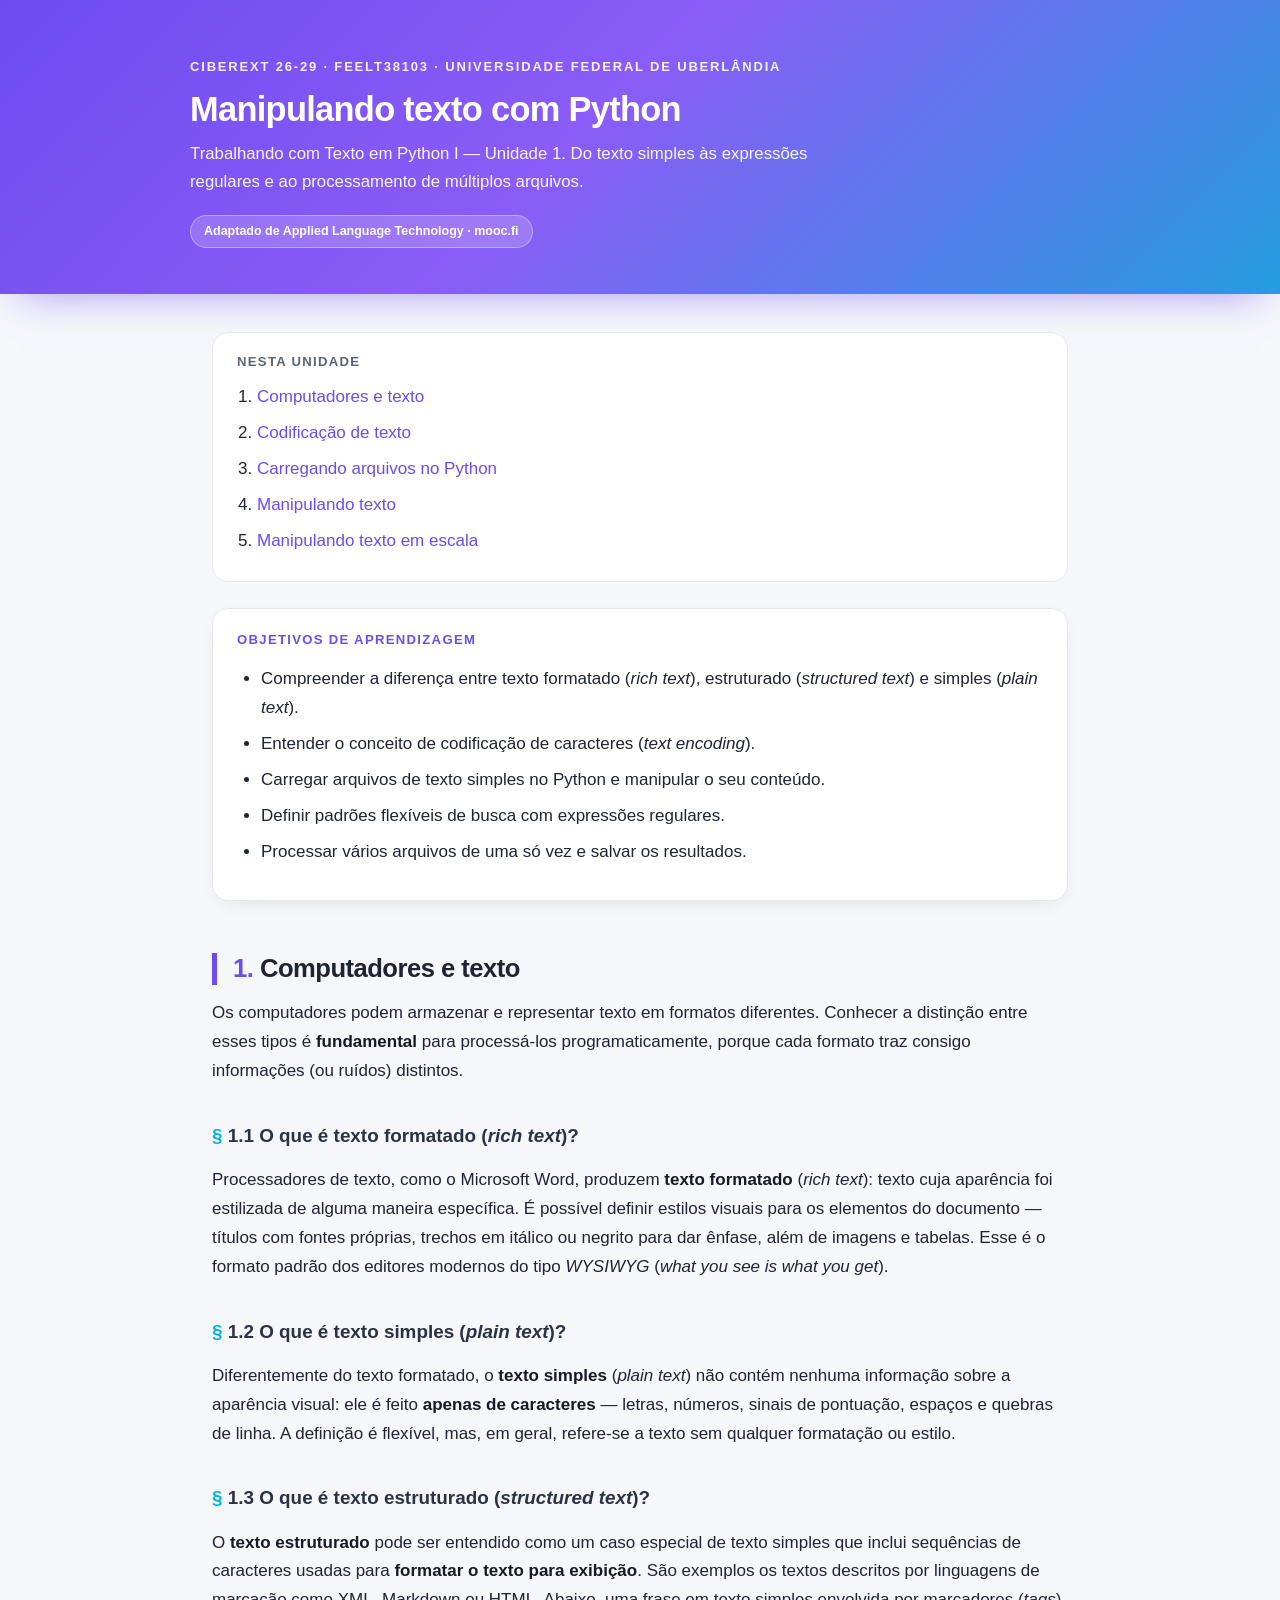
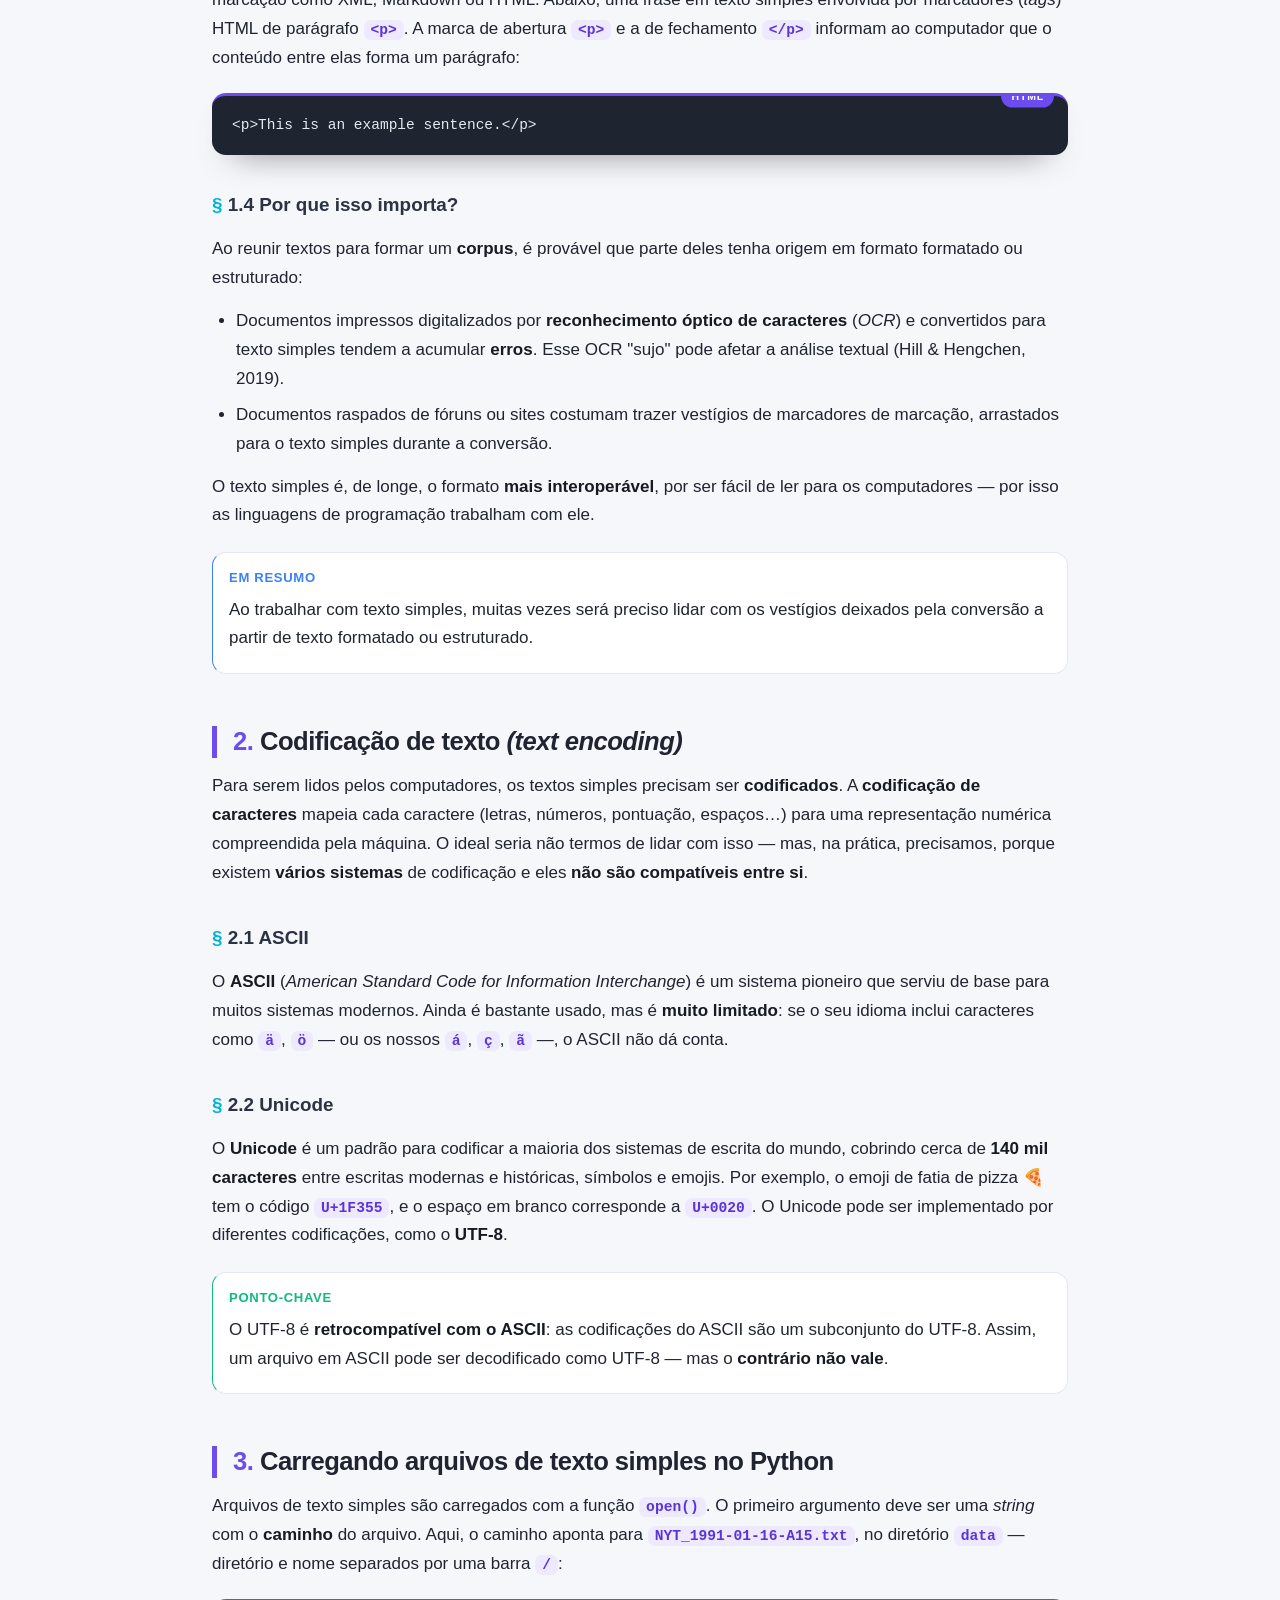
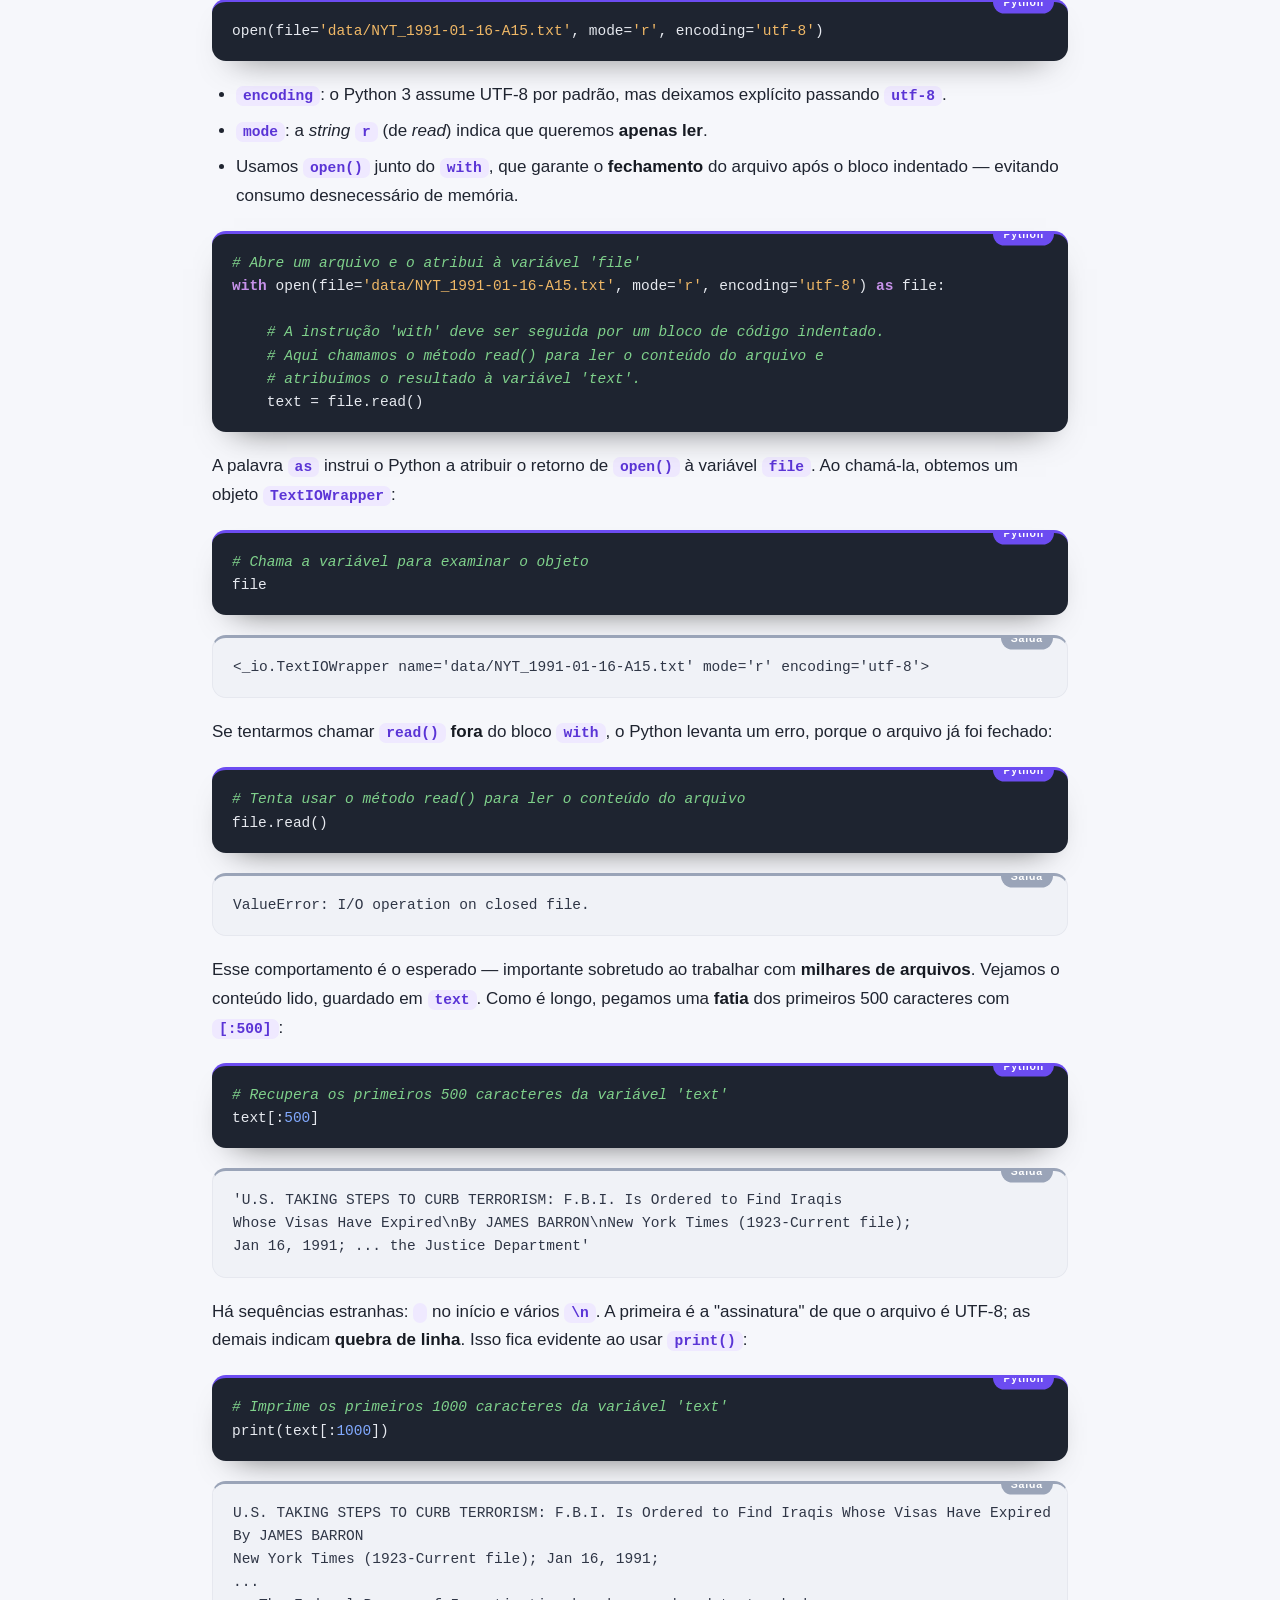
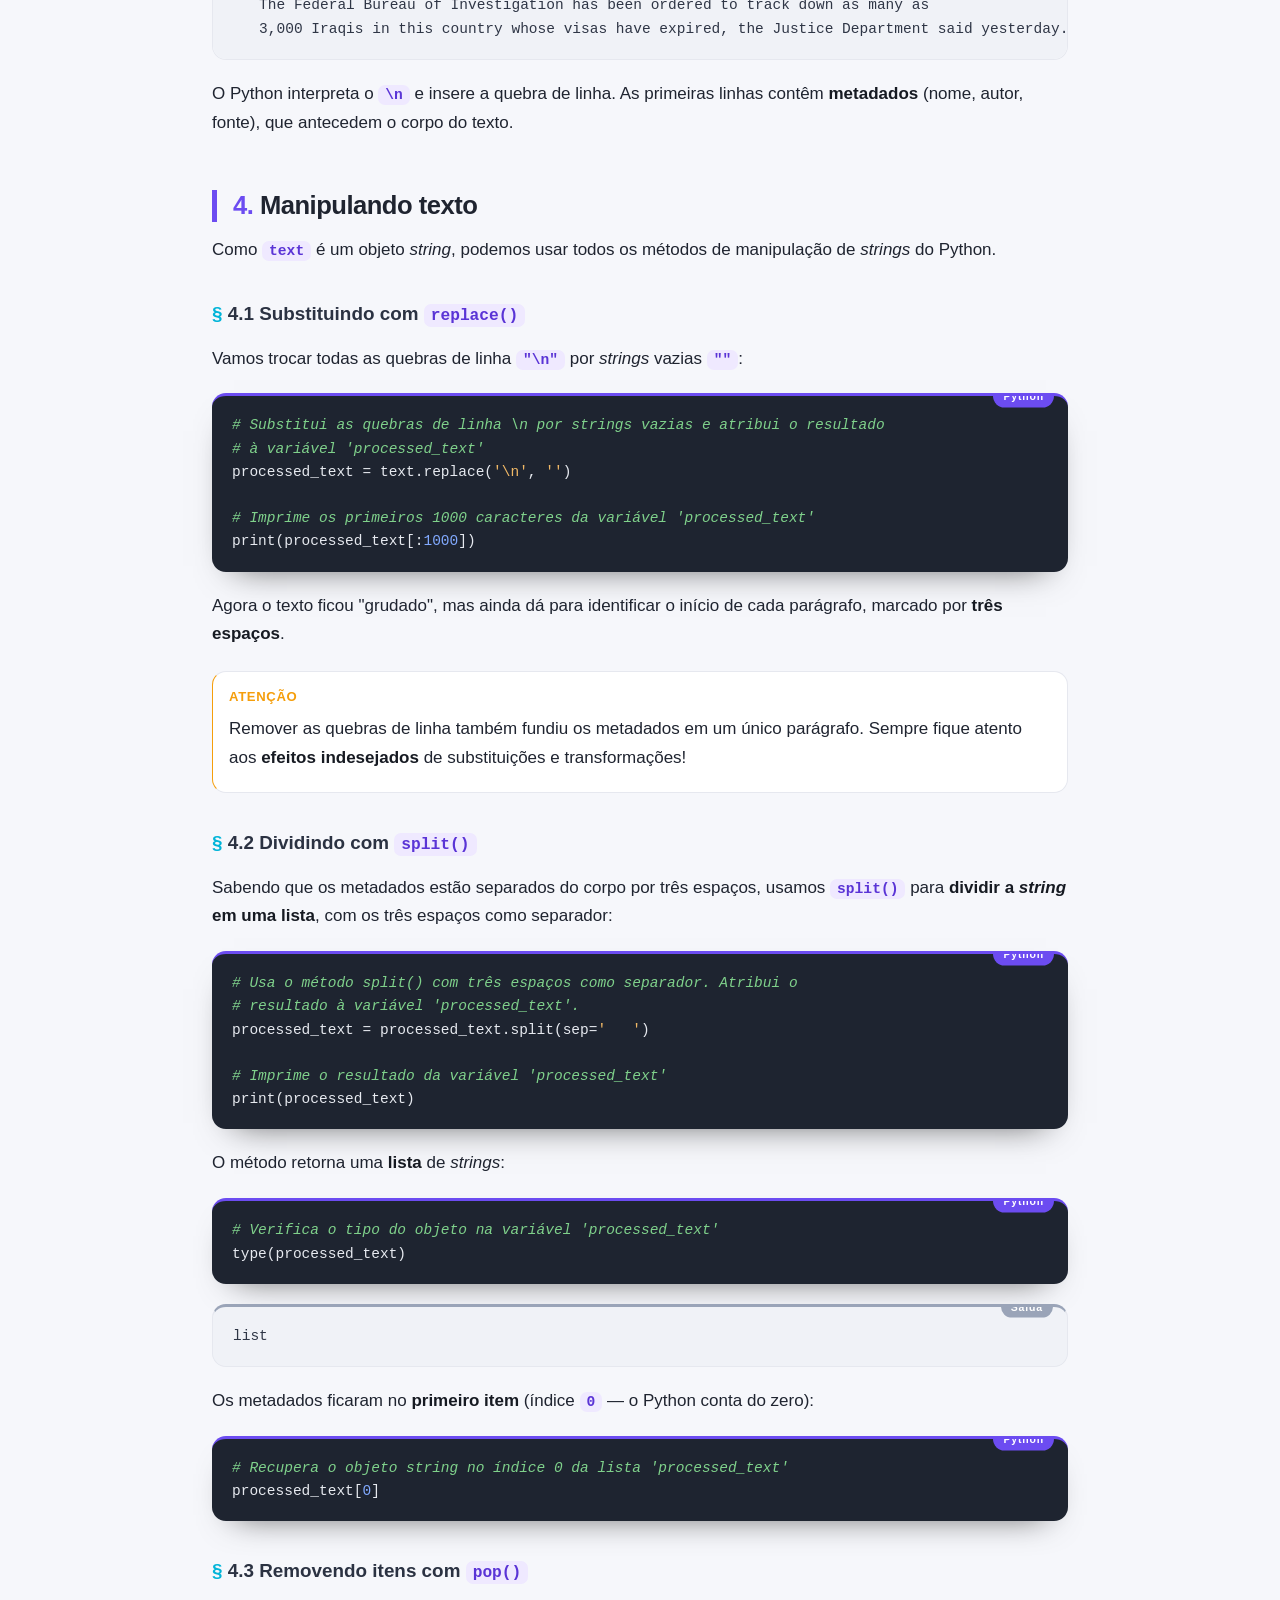
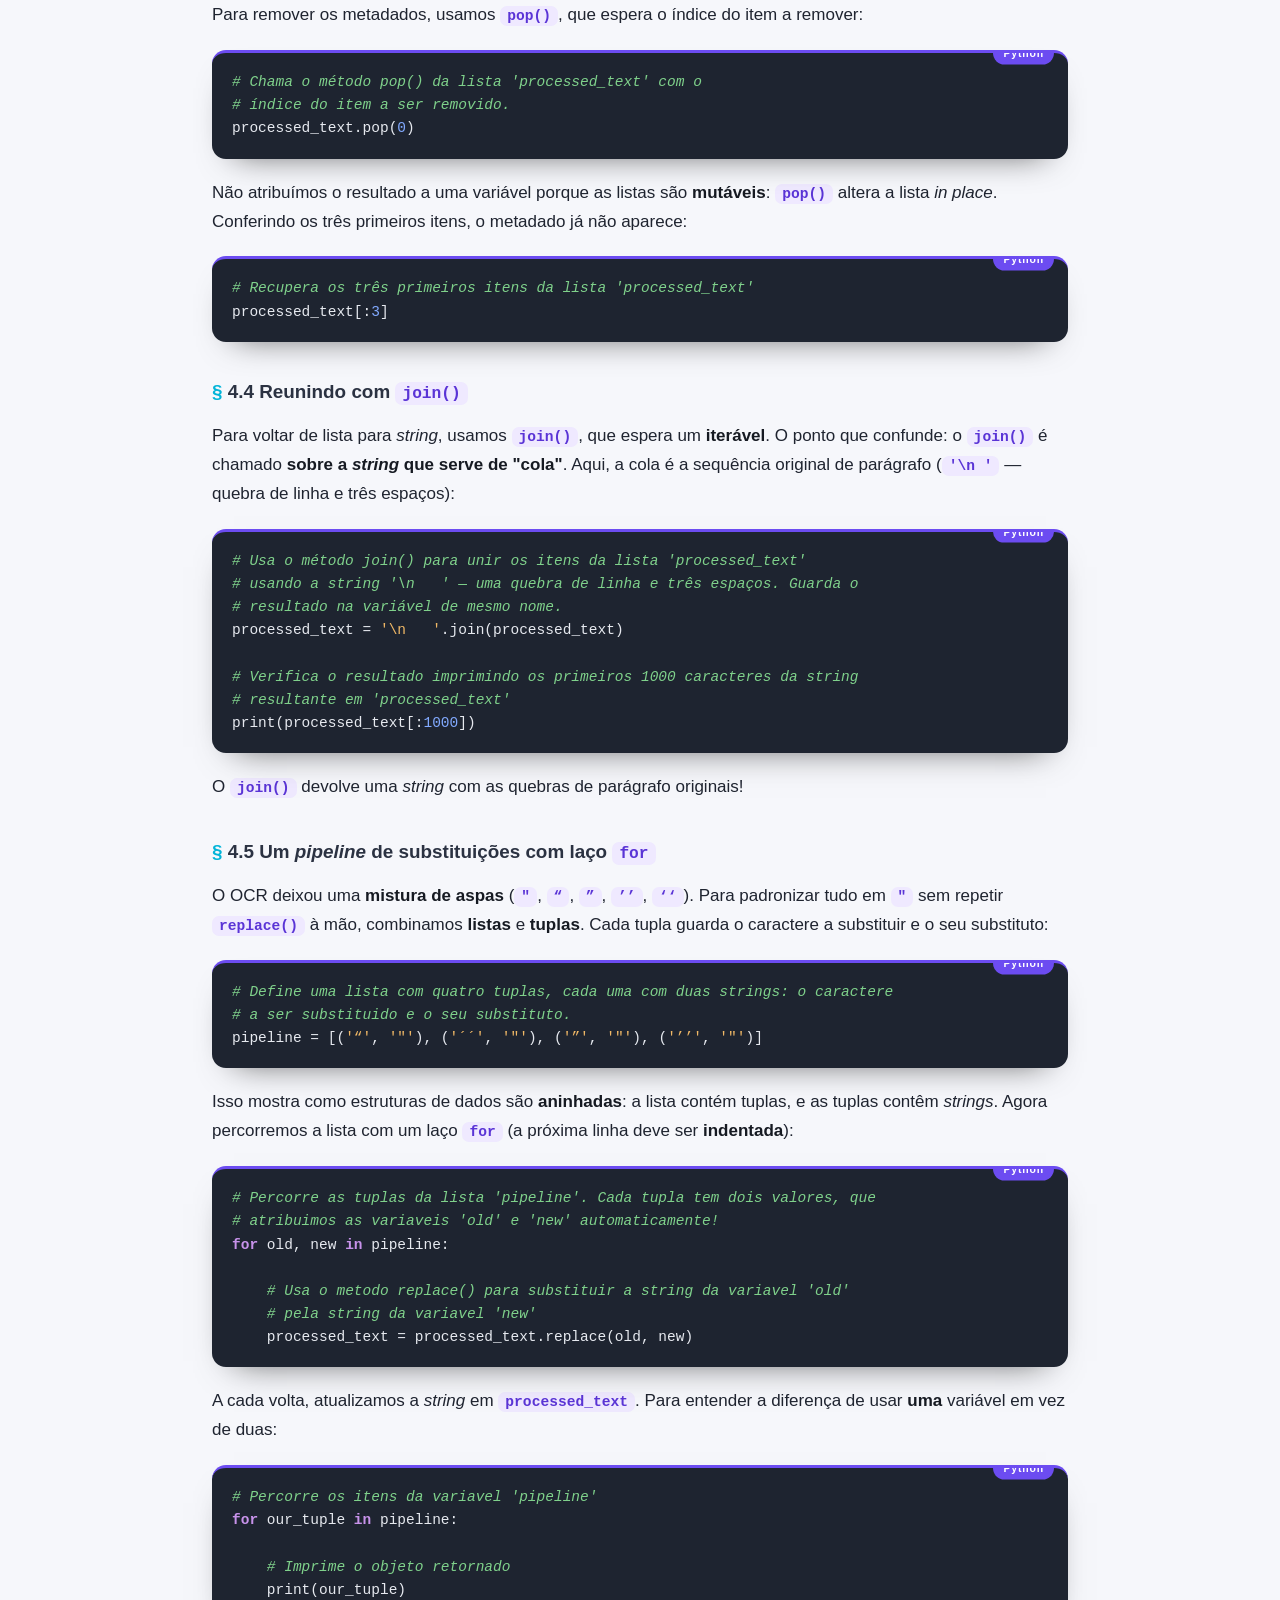
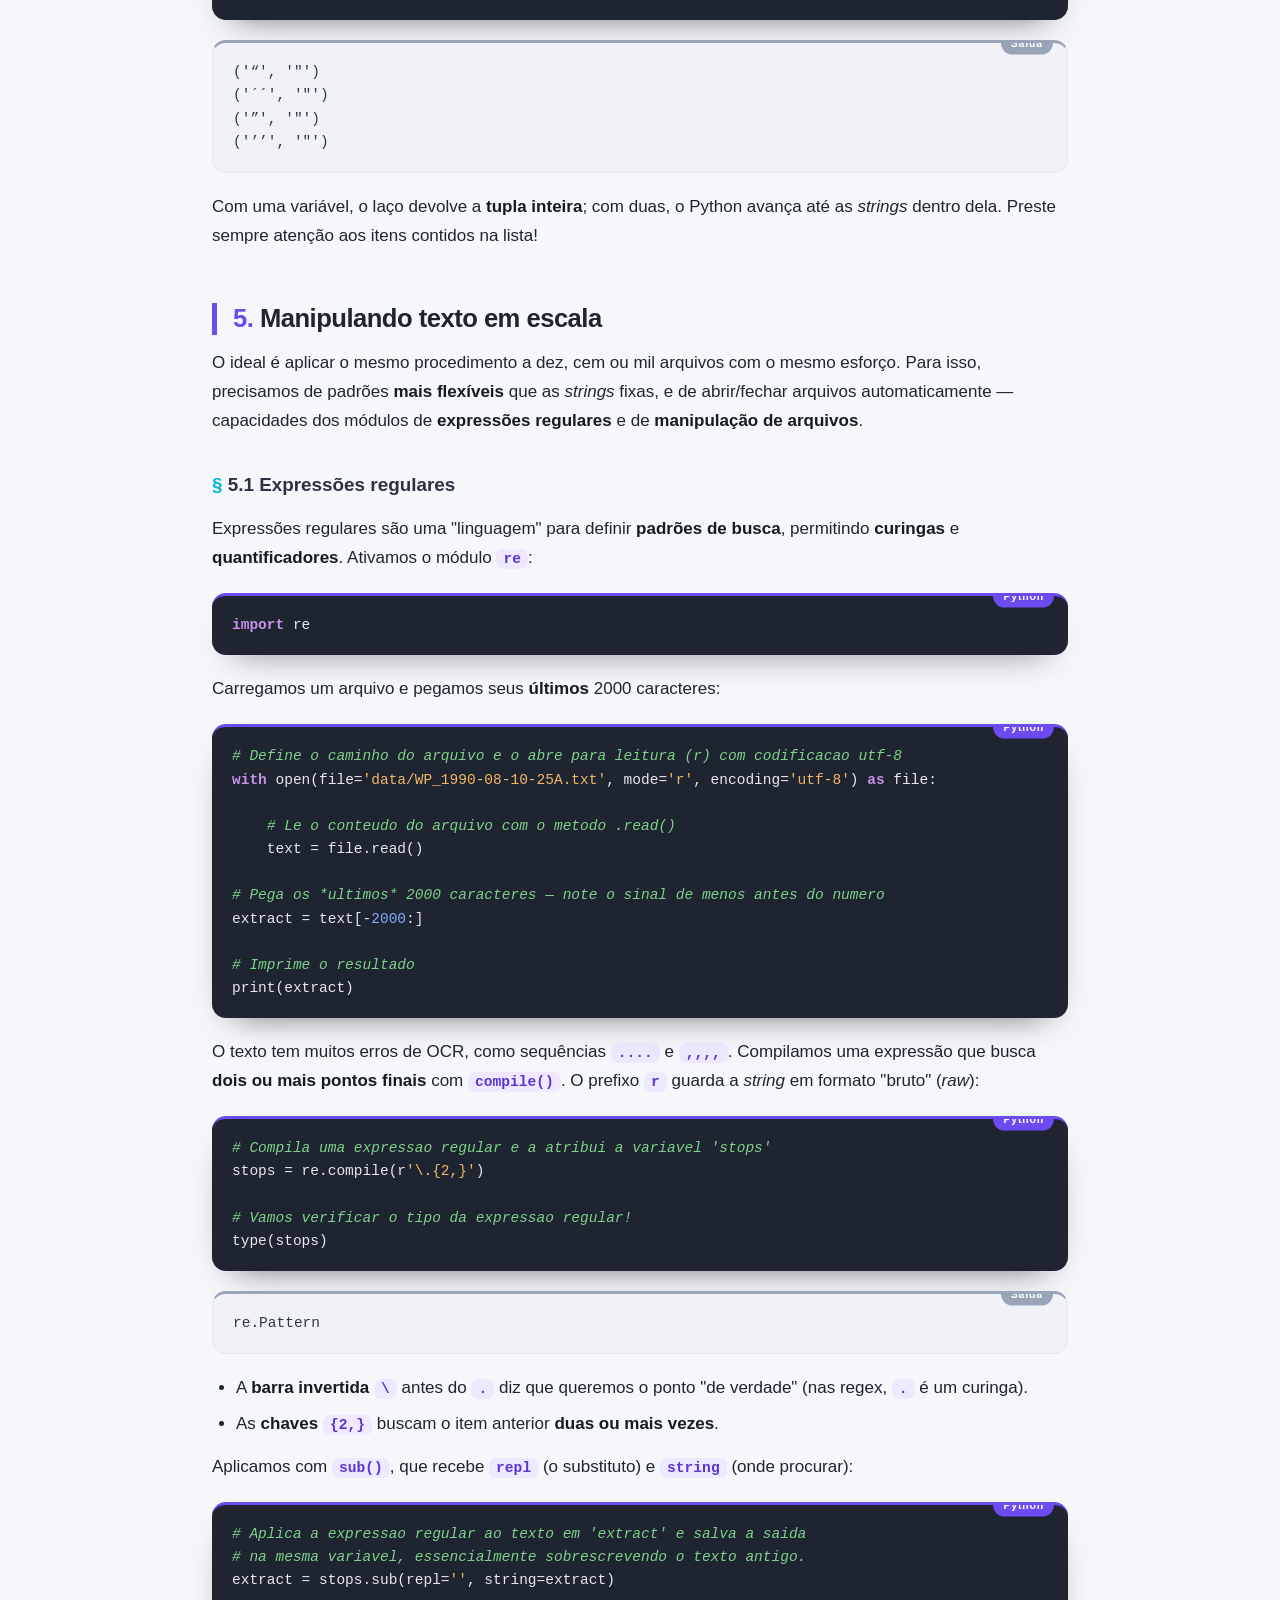
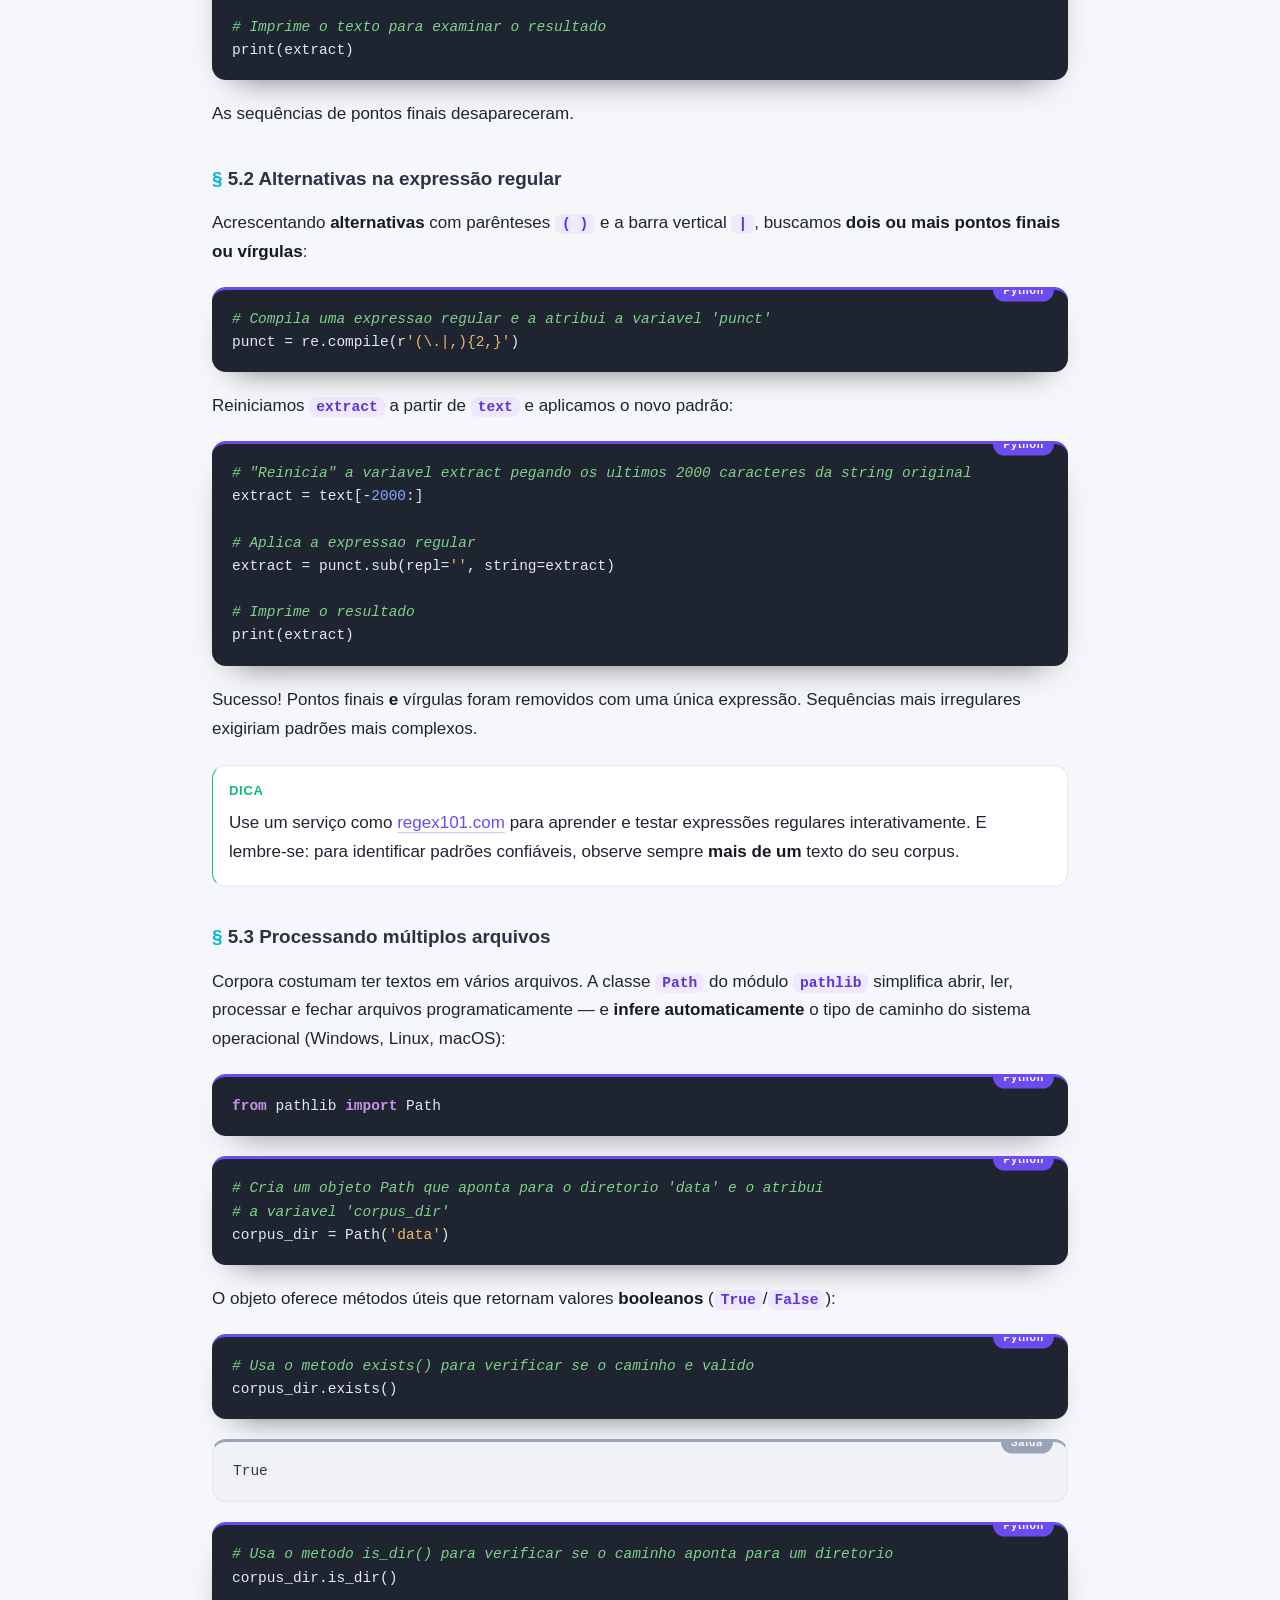
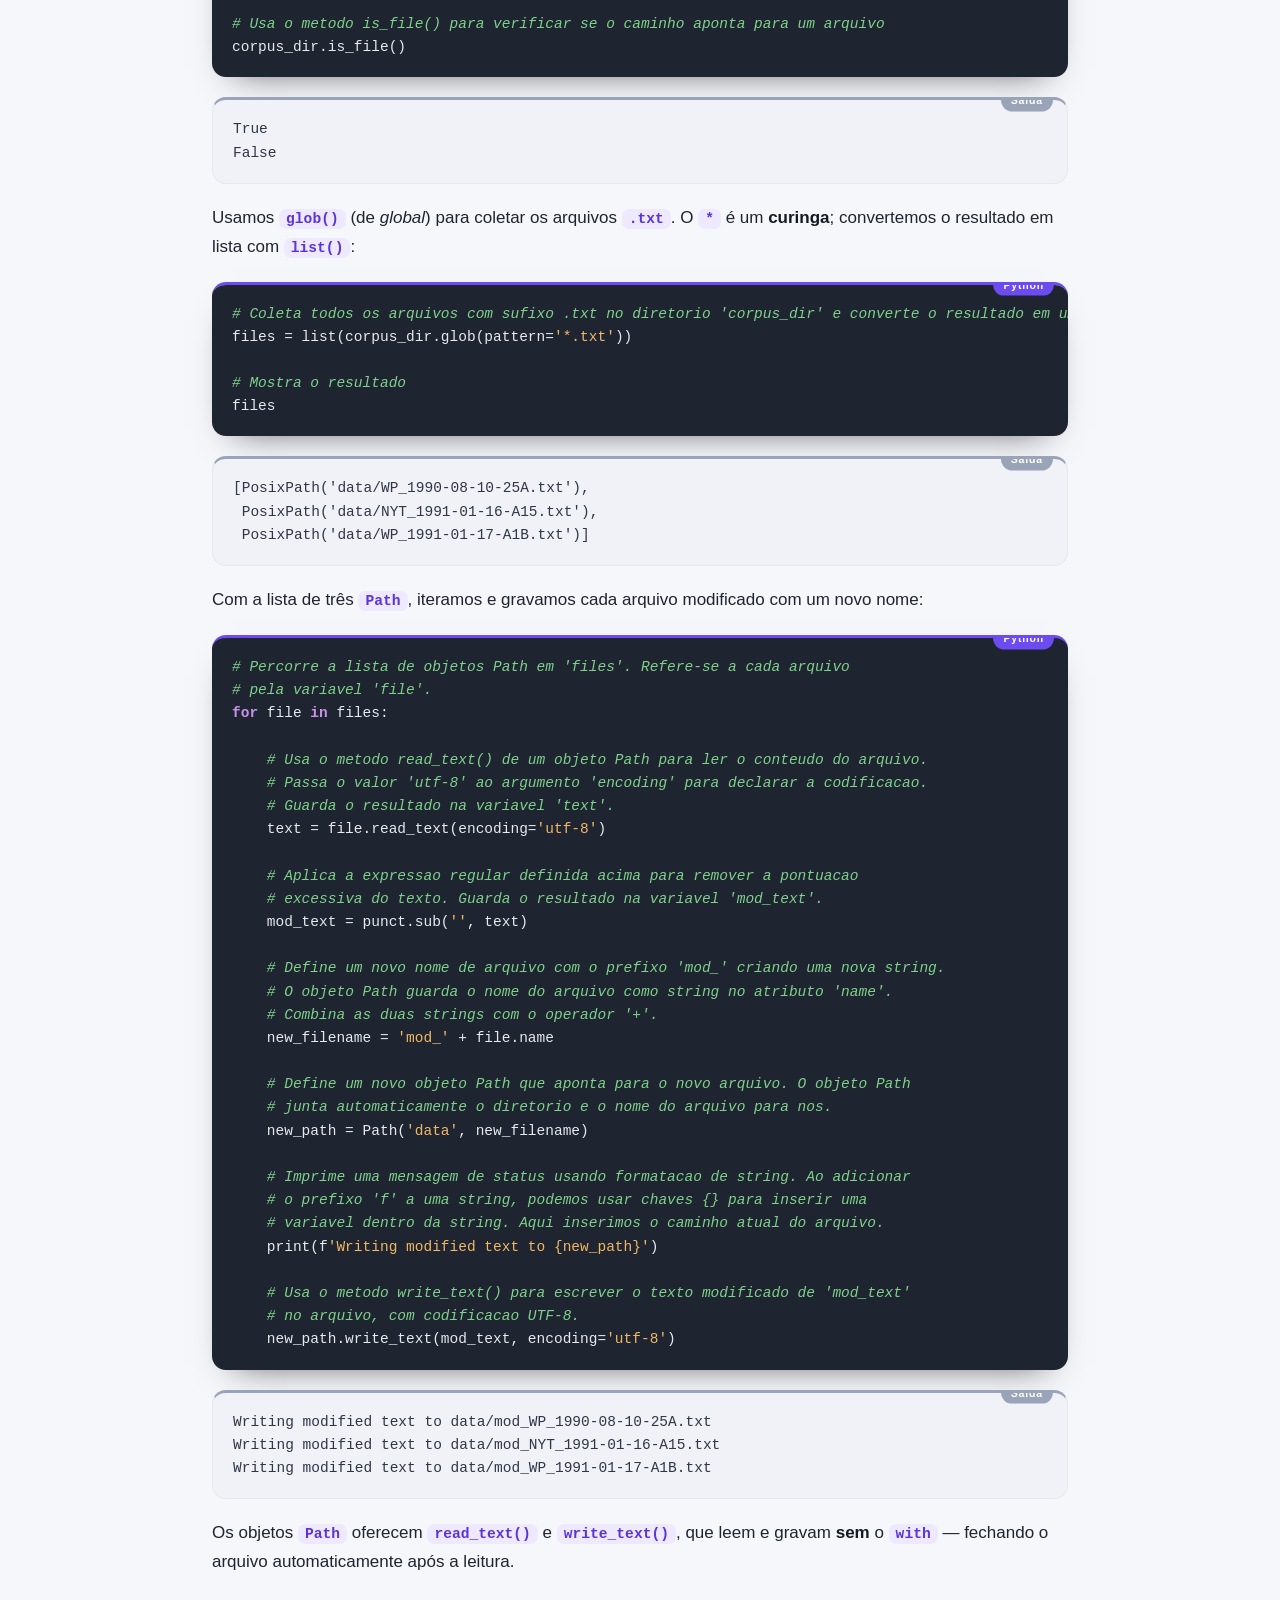
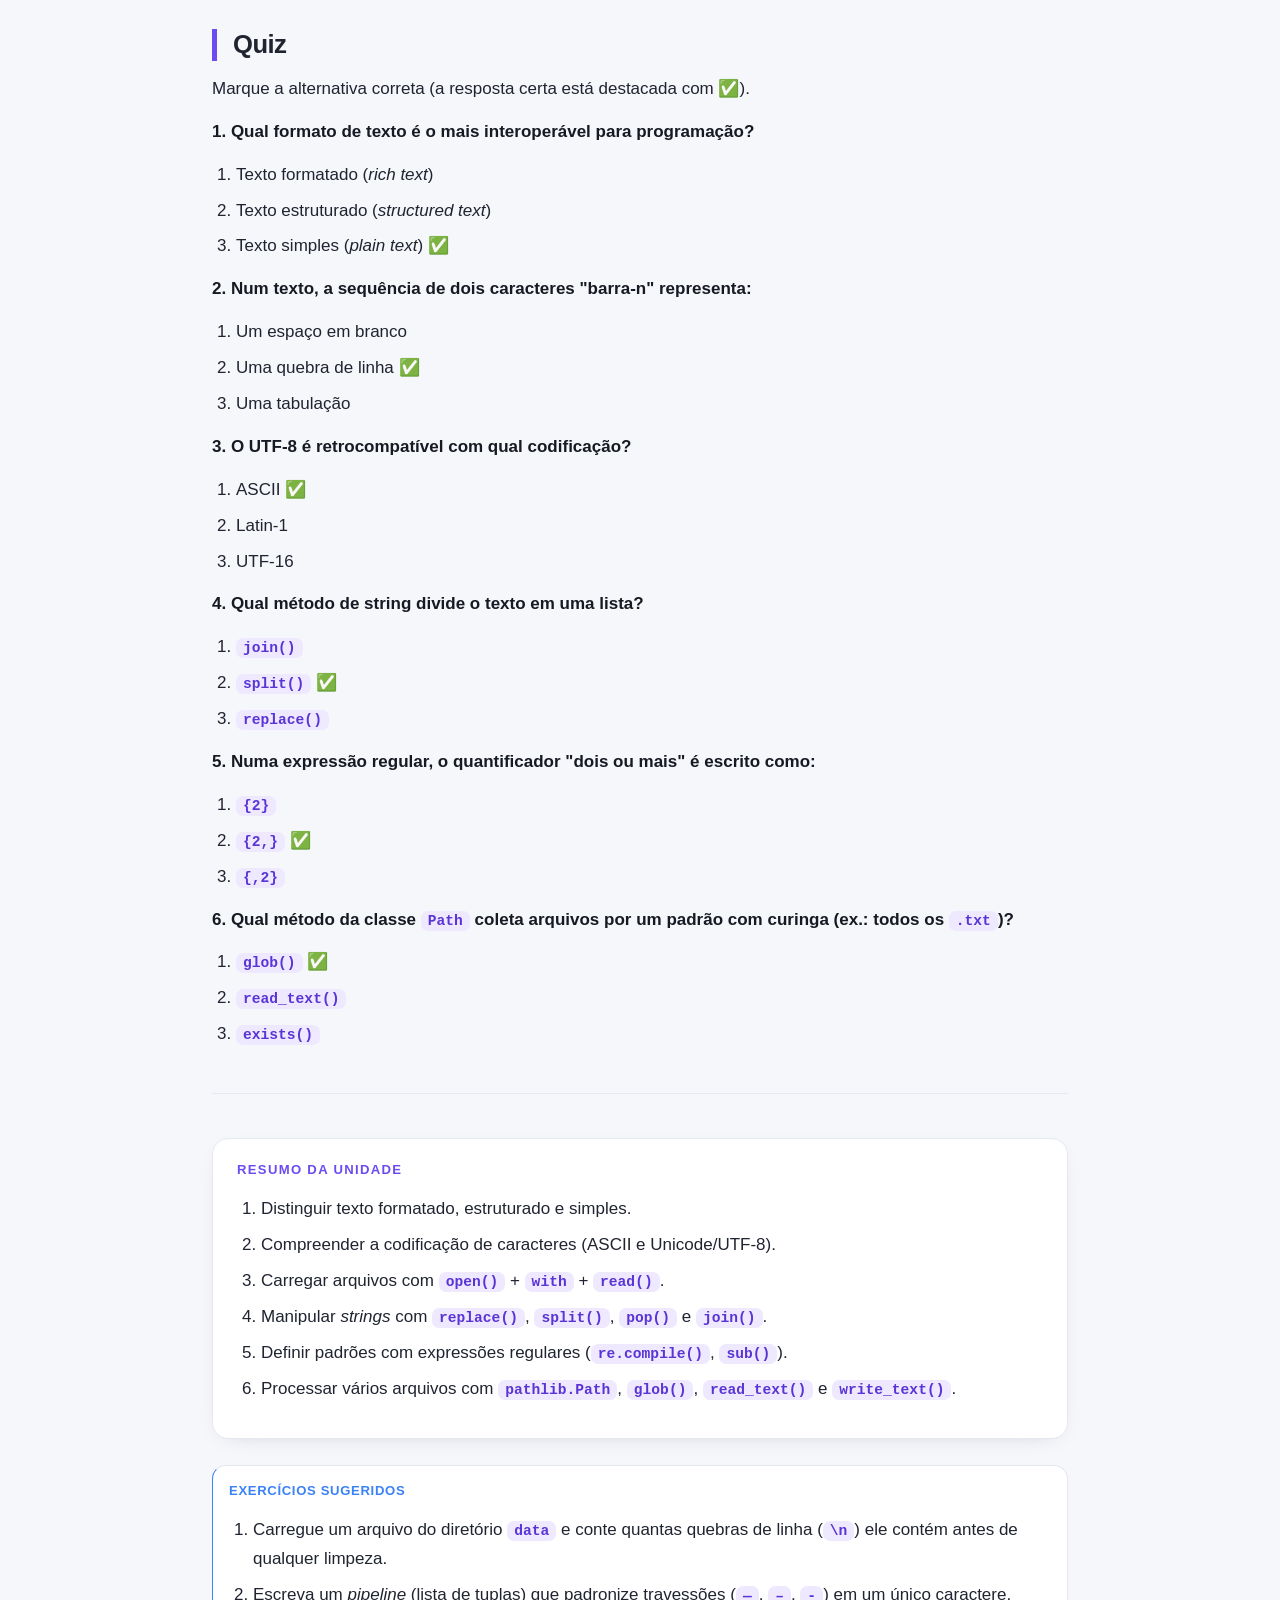
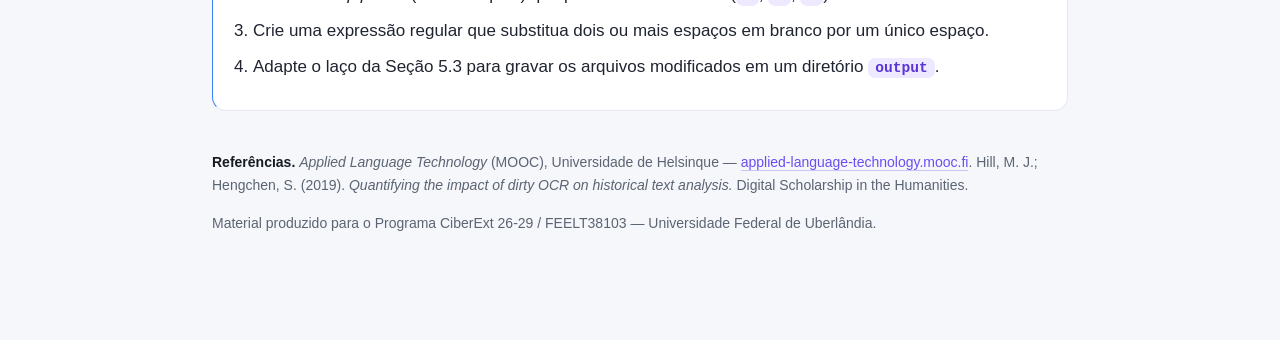
==== commit d90ddbfe: "Item 2: quiz de autoavaliacao ao final de cada unidade (30 questoes) Adiciona secao Quiz (6 questoes" ====
--- a/Unidade-1/unidade1_manipulando_texto.html
+++ b/Unidade-1/unidade1_manipulando_texto.html
@@ -395,6 +395,45 @@
 Writing modified text to data/mod_WP_1991-01-17-A1B.txt</code></pre>
   <p>Os objetos <code class="inl">Path</code> oferecem <code class="inl">read_text()</code> e <code class="inl">write_text()</code>, que leem e gravam <strong>sem</strong> o <code class="inl">with</code> — fechando o arquivo automaticamente após a leitura.</p>
 
+  <h2>Quiz</h2>
+  <p>Marque a alternativa correta (a resposta certa está destacada com ✅).</p>
+  <p><strong>1. Qual formato de texto é o mais interoperável para programação?</strong></p>
+  <ol>
+    <li>Texto formatado (<em>rich text</em>)</li>
+    <li>Texto estruturado (<em>structured text</em>)</li>
+    <li>Texto simples (<em>plain text</em>) ✅</li>
+  </ol>
+  <p><strong>2. Num texto, a sequência de dois caracteres "barra‑n" representa:</strong></p>
+  <ol>
+    <li>Um espaço em branco</li>
+    <li>Uma quebra de linha ✅</li>
+    <li>Uma tabulação</li>
+  </ol>
+  <p><strong>3. O UTF‑8 é retrocompatível com qual codificação?</strong></p>
+  <ol>
+    <li>ASCII ✅</li>
+    <li>Latin‑1</li>
+    <li>UTF‑16</li>
+  </ol>
+  <p><strong>4. Qual método de string divide o texto em uma lista?</strong></p>
+  <ol>
+    <li><code class="inl">join()</code></li>
+    <li><code class="inl">split()</code> ✅</li>
+    <li><code class="inl">replace()</code></li>
+  </ol>
+  <p><strong>5. Numa expressão regular, o quantificador "dois ou mais" é escrito como:</strong></p>
+  <ol>
+    <li><code class="inl">{2}</code></li>
+    <li><code class="inl">{2,}</code> ✅</li>
+    <li><code class="inl">{,2}</code></li>
+  </ol>
+  <p><strong>6. Qual método da classe <code class="inl">Path</code> coleta arquivos por um padrão com curinga (ex.: todos os <code class="inl">.txt</code>)?</strong></p>
+  <ol>
+    <li><code class="inl">glob()</code> ✅</li>
+    <li><code class="inl">read_text()</code></li>
+    <li><code class="inl">exists()</code></li>
+  </ol>
+
   <hr>
   <div class="obj">
     <h4>Resumo da unidade</h4>
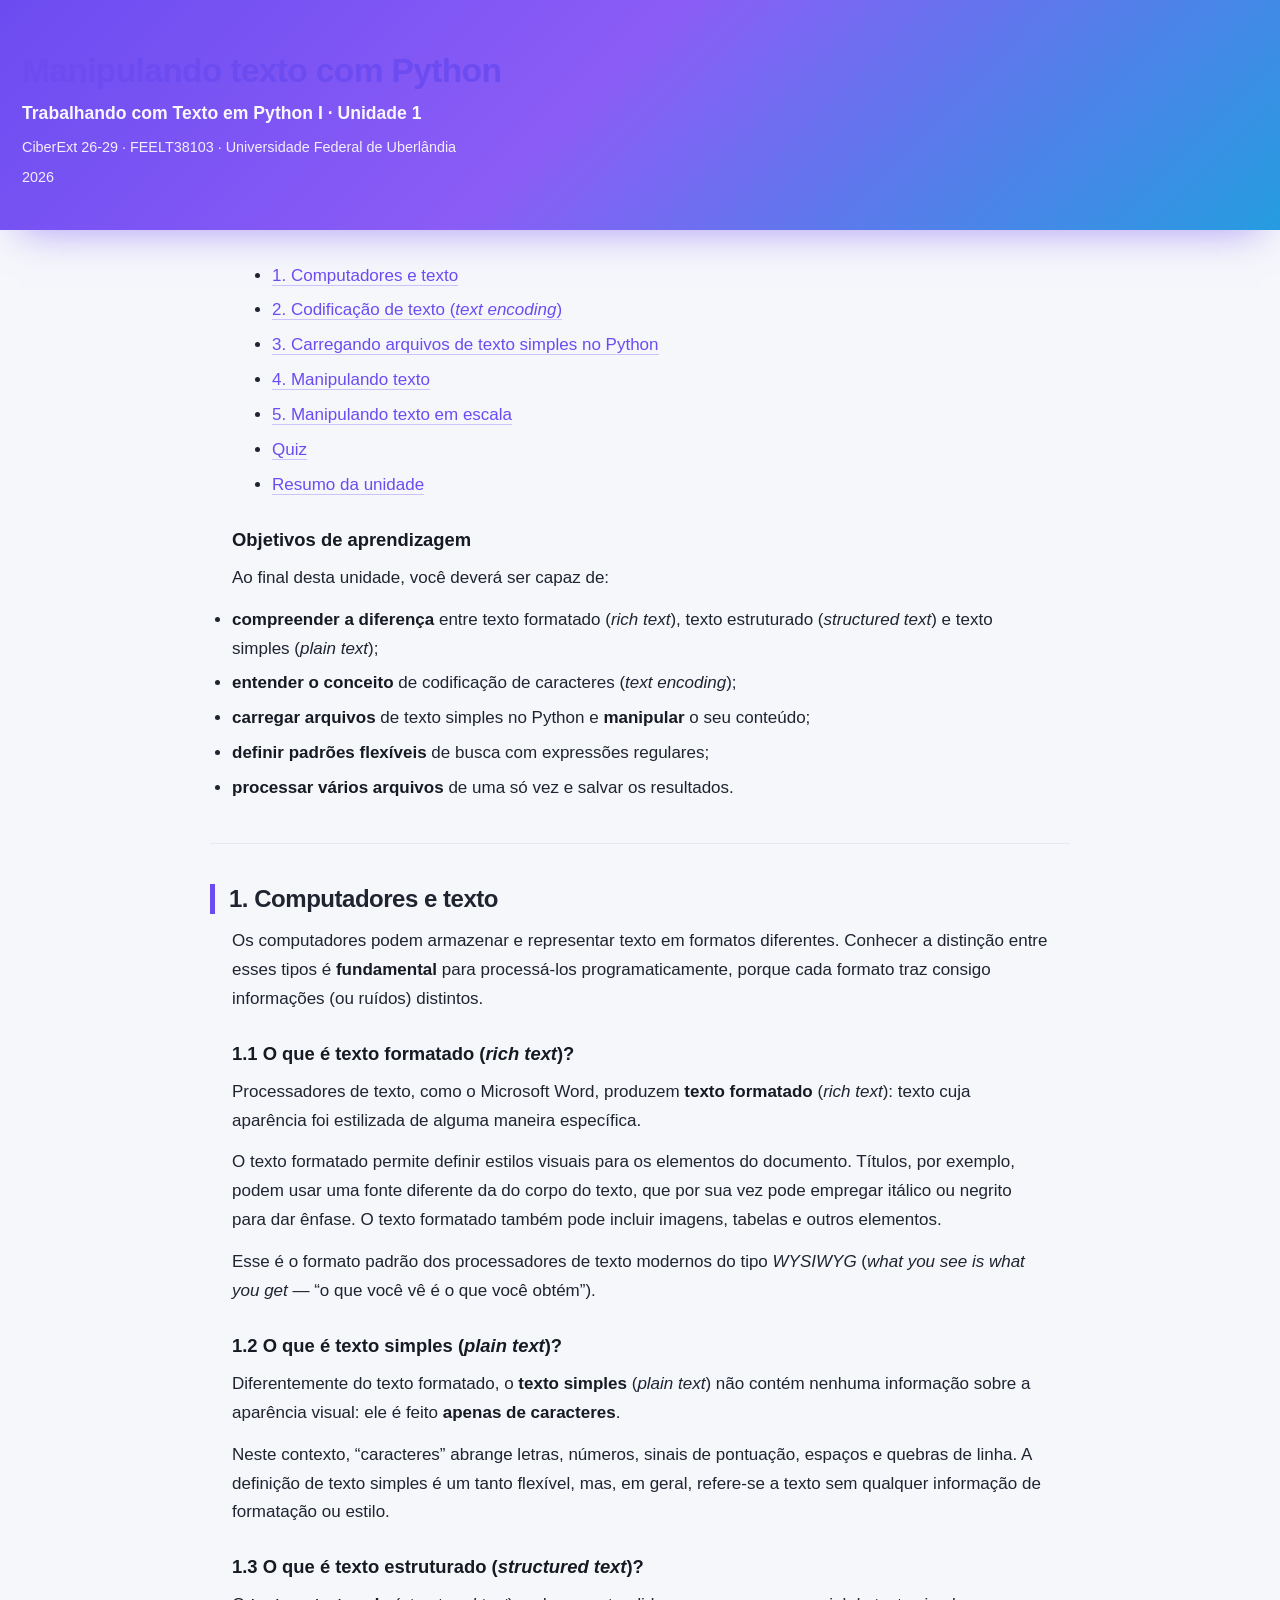
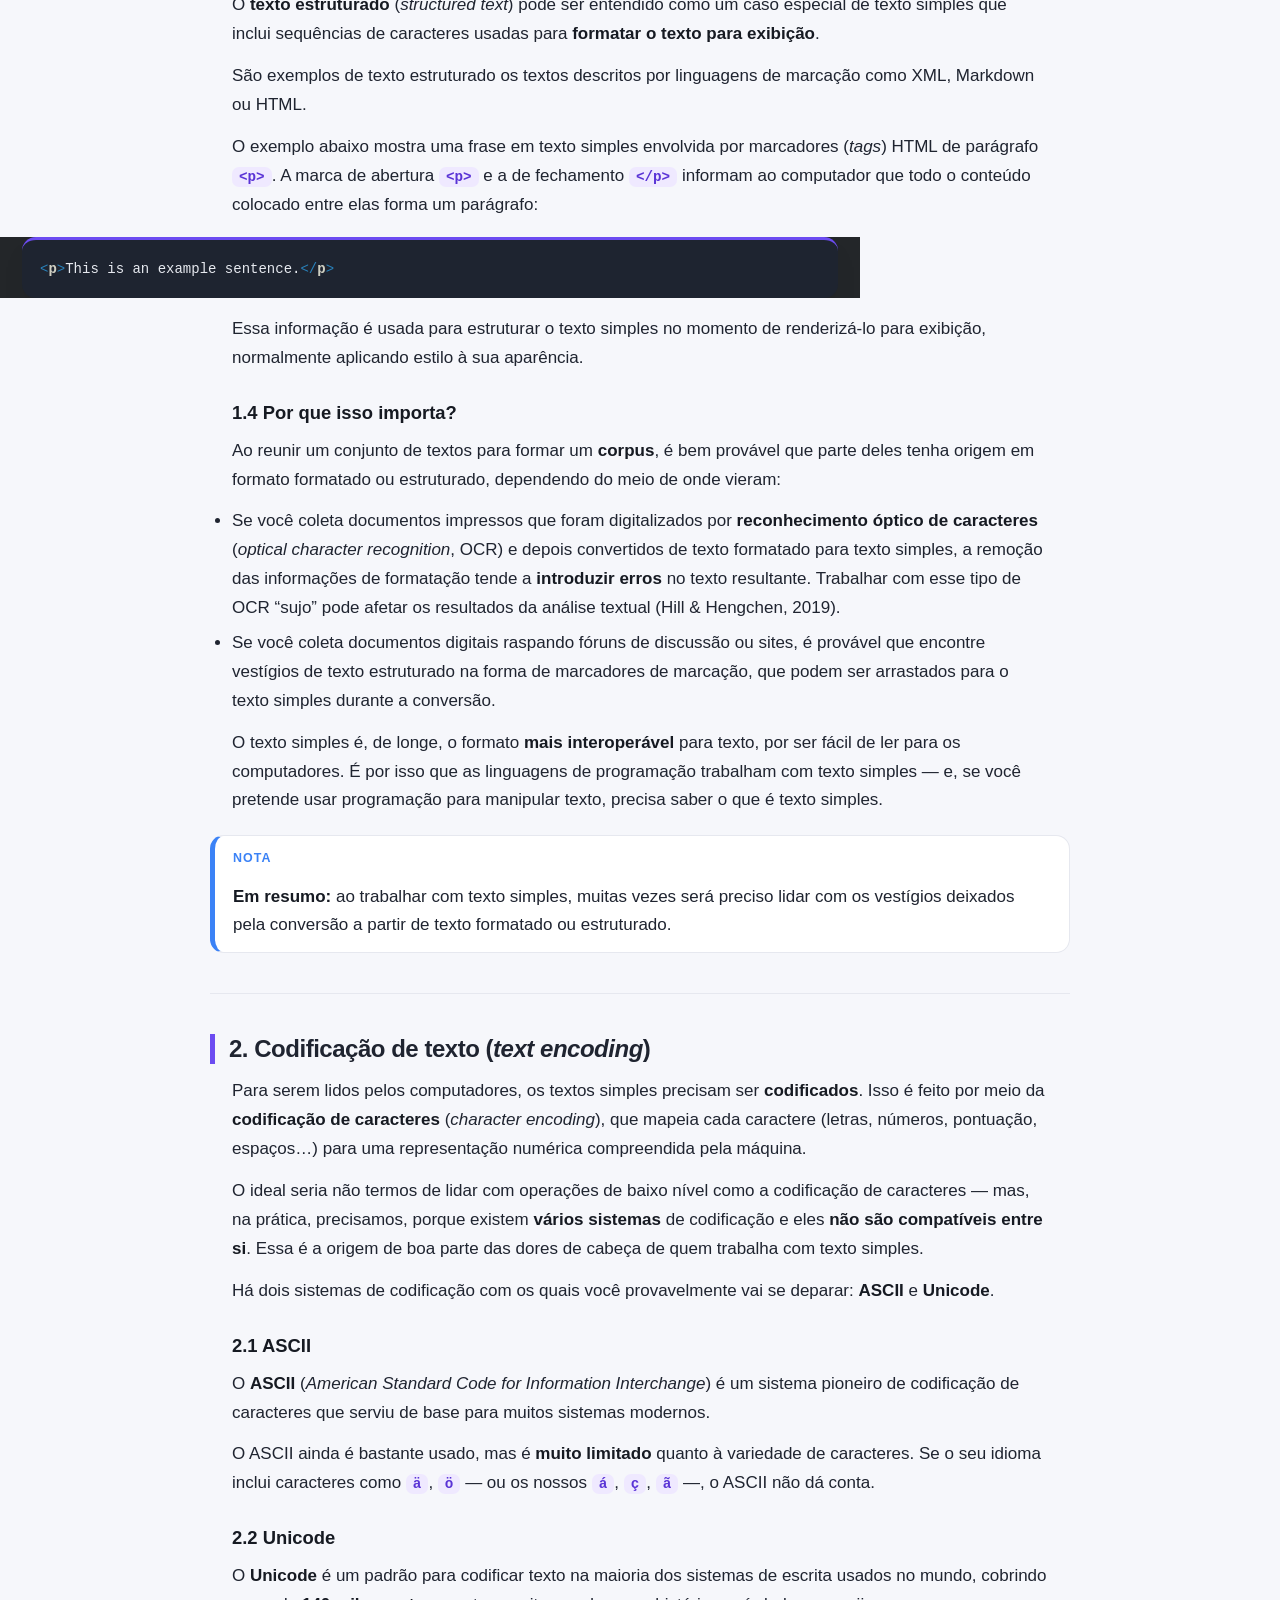
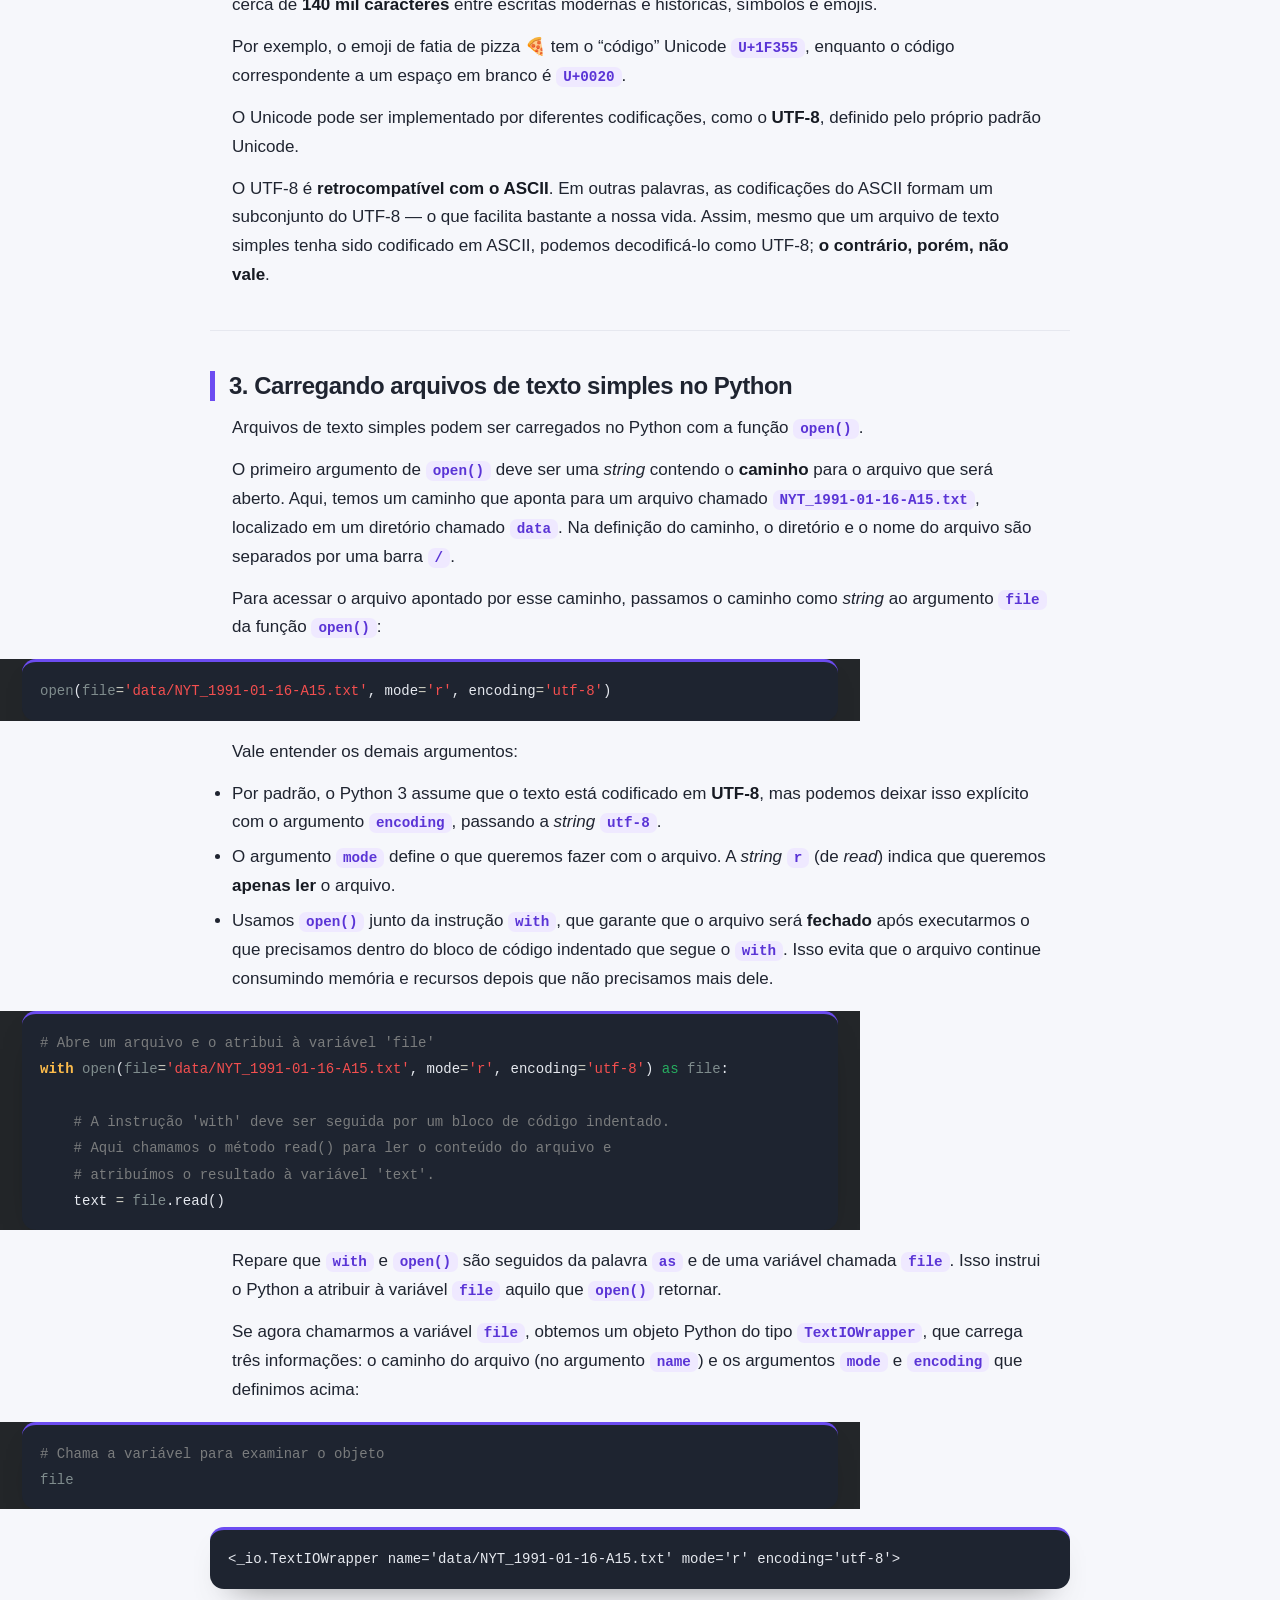
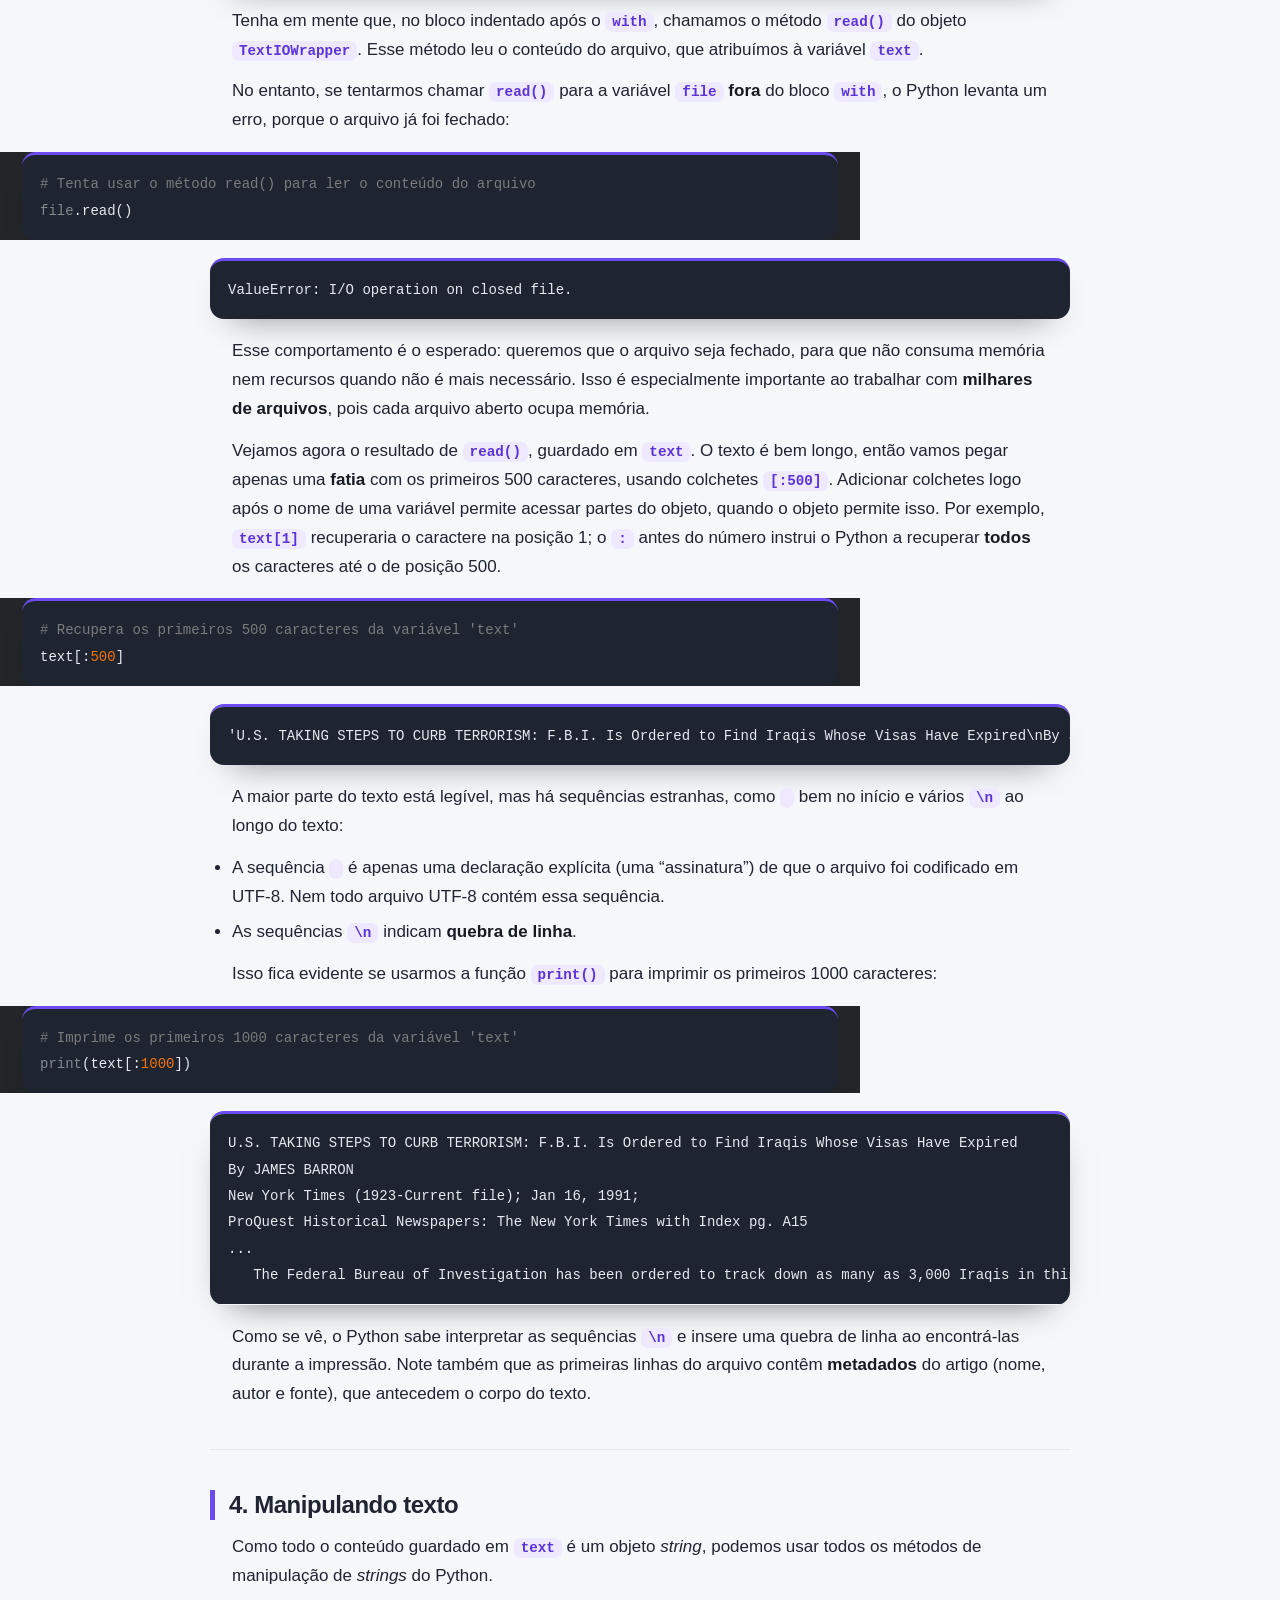
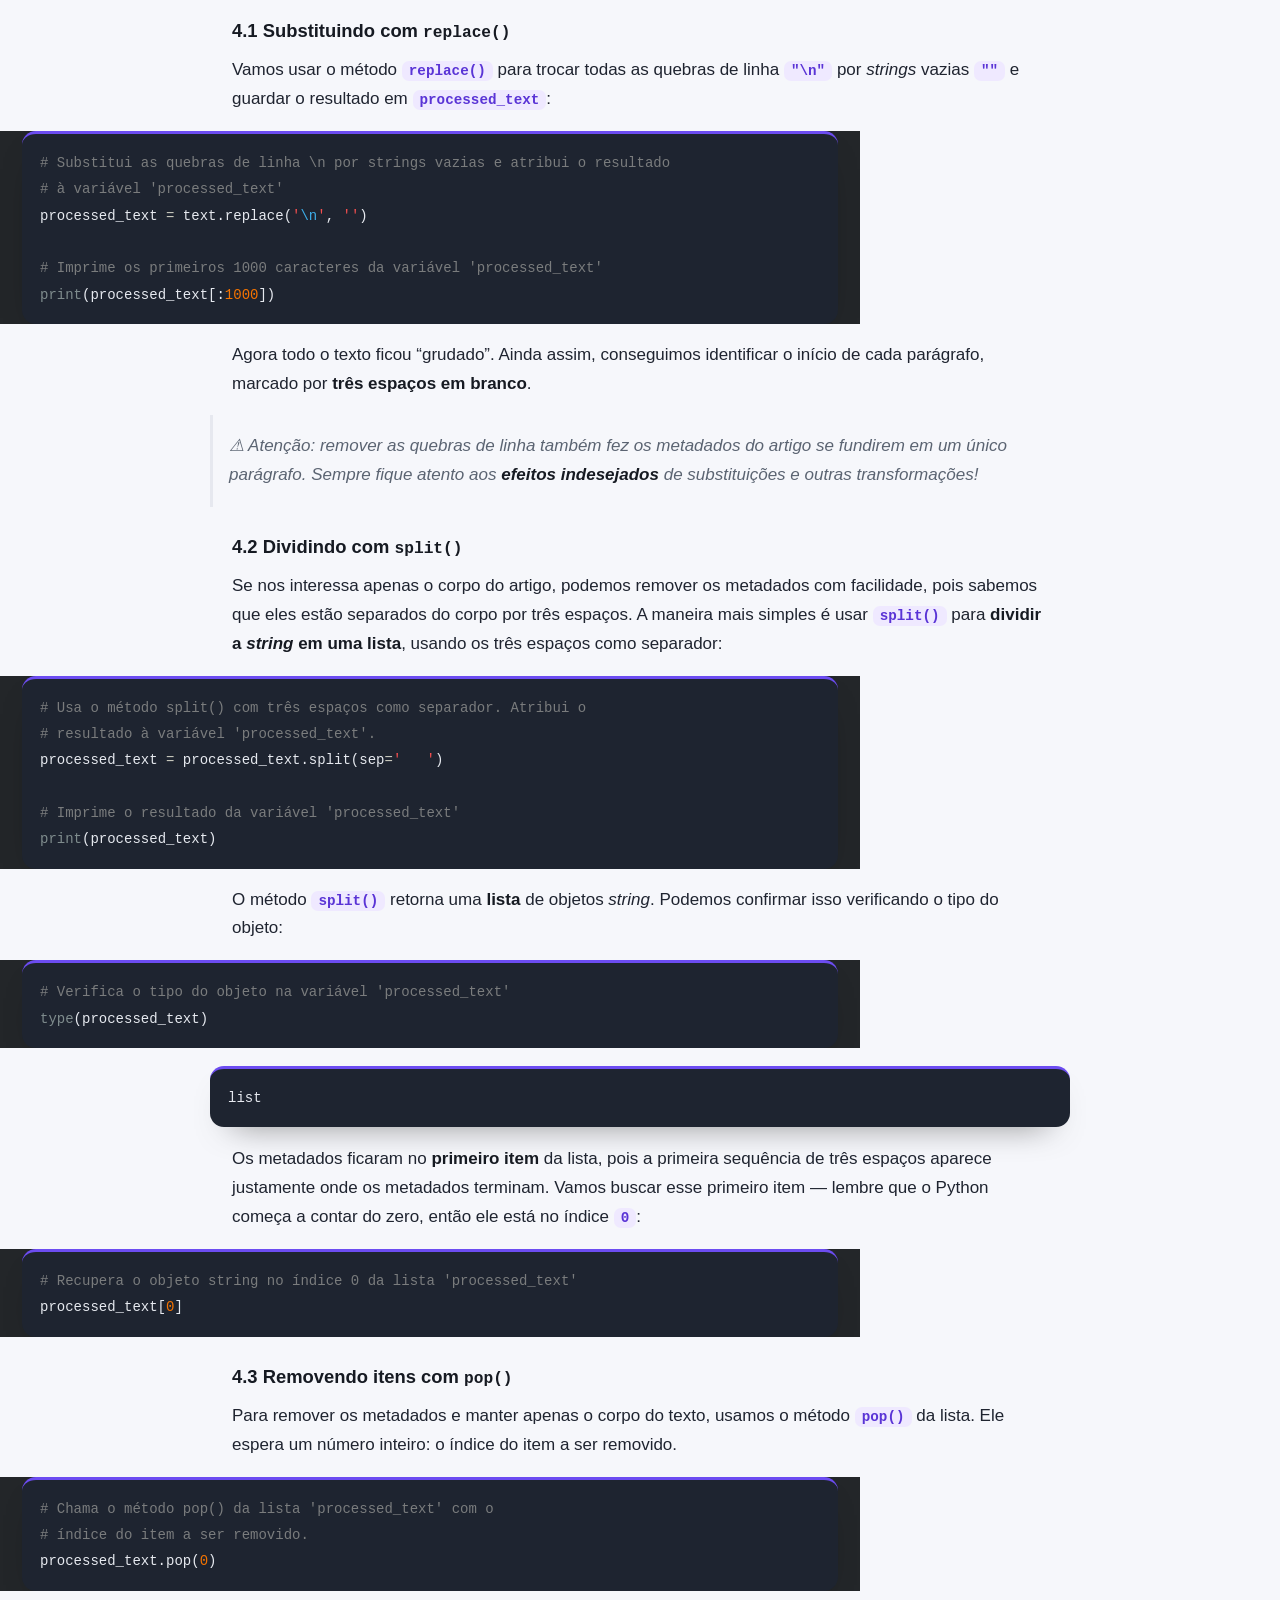
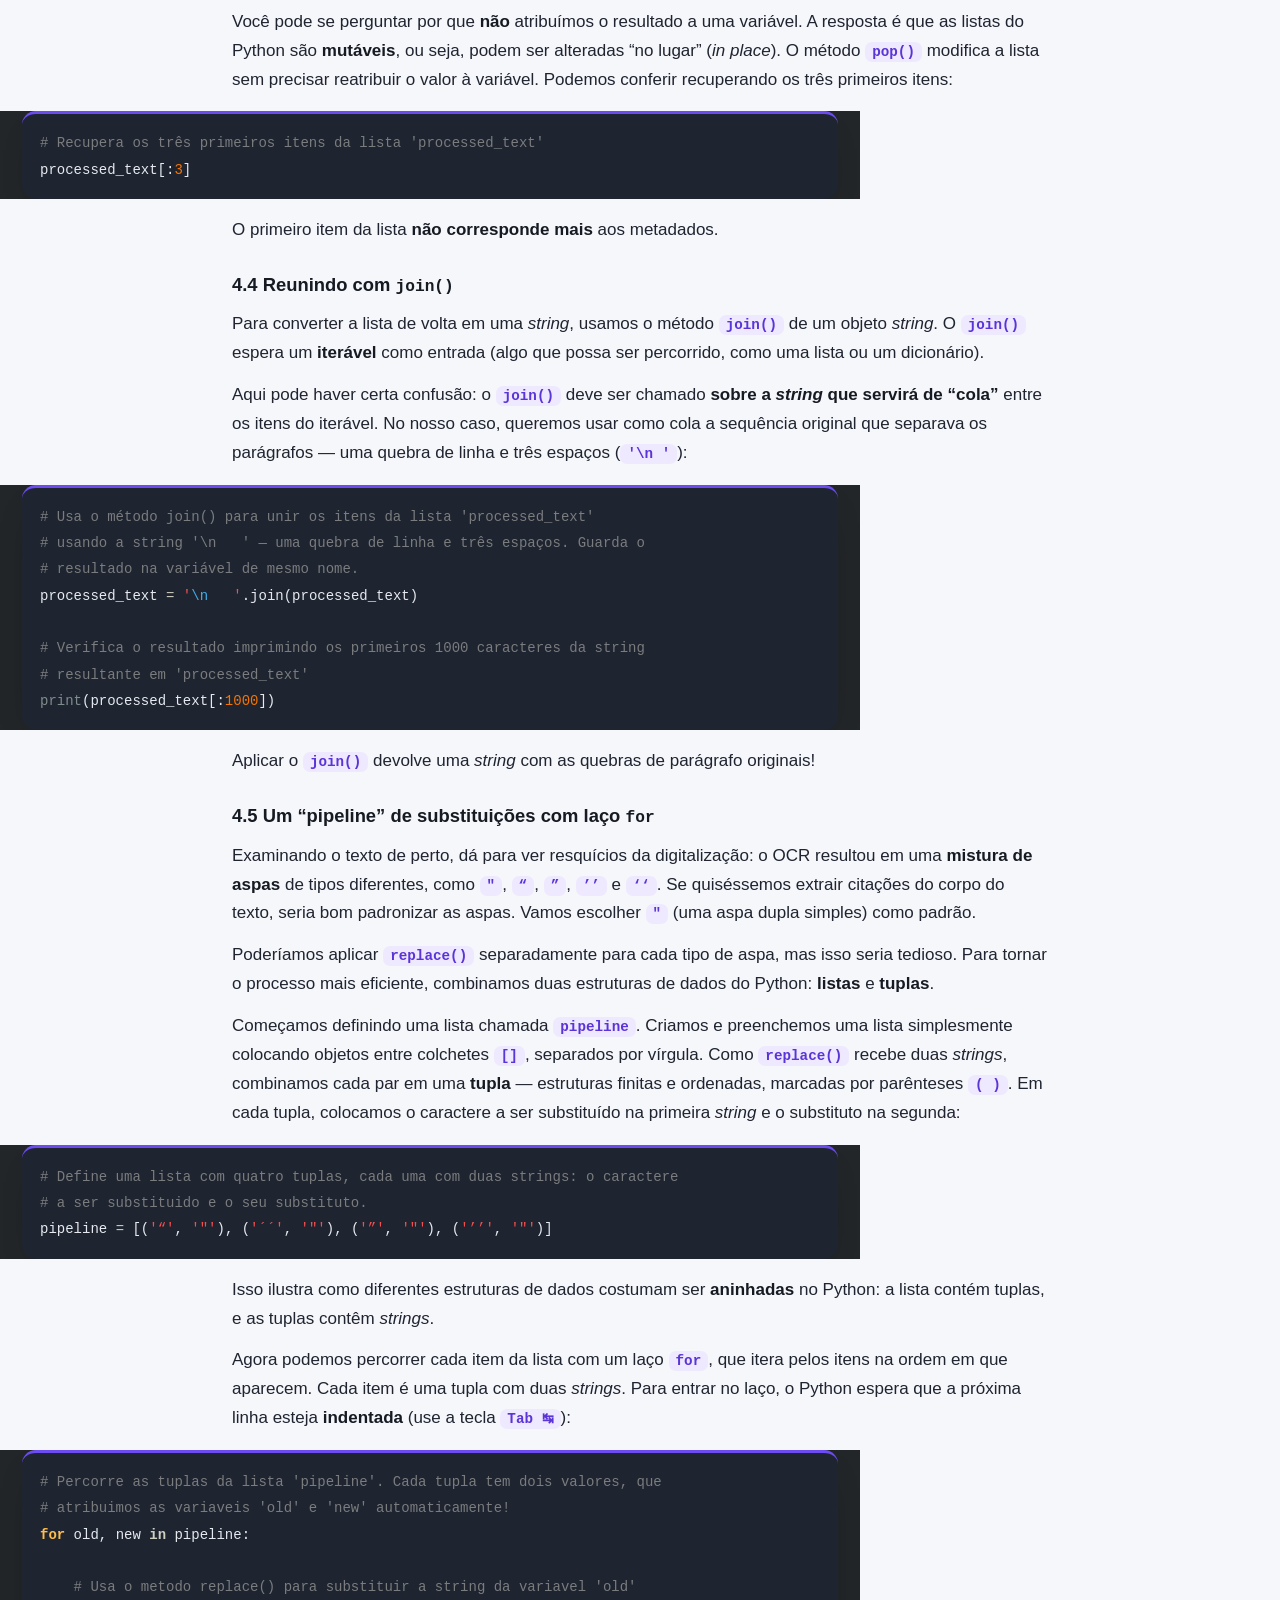
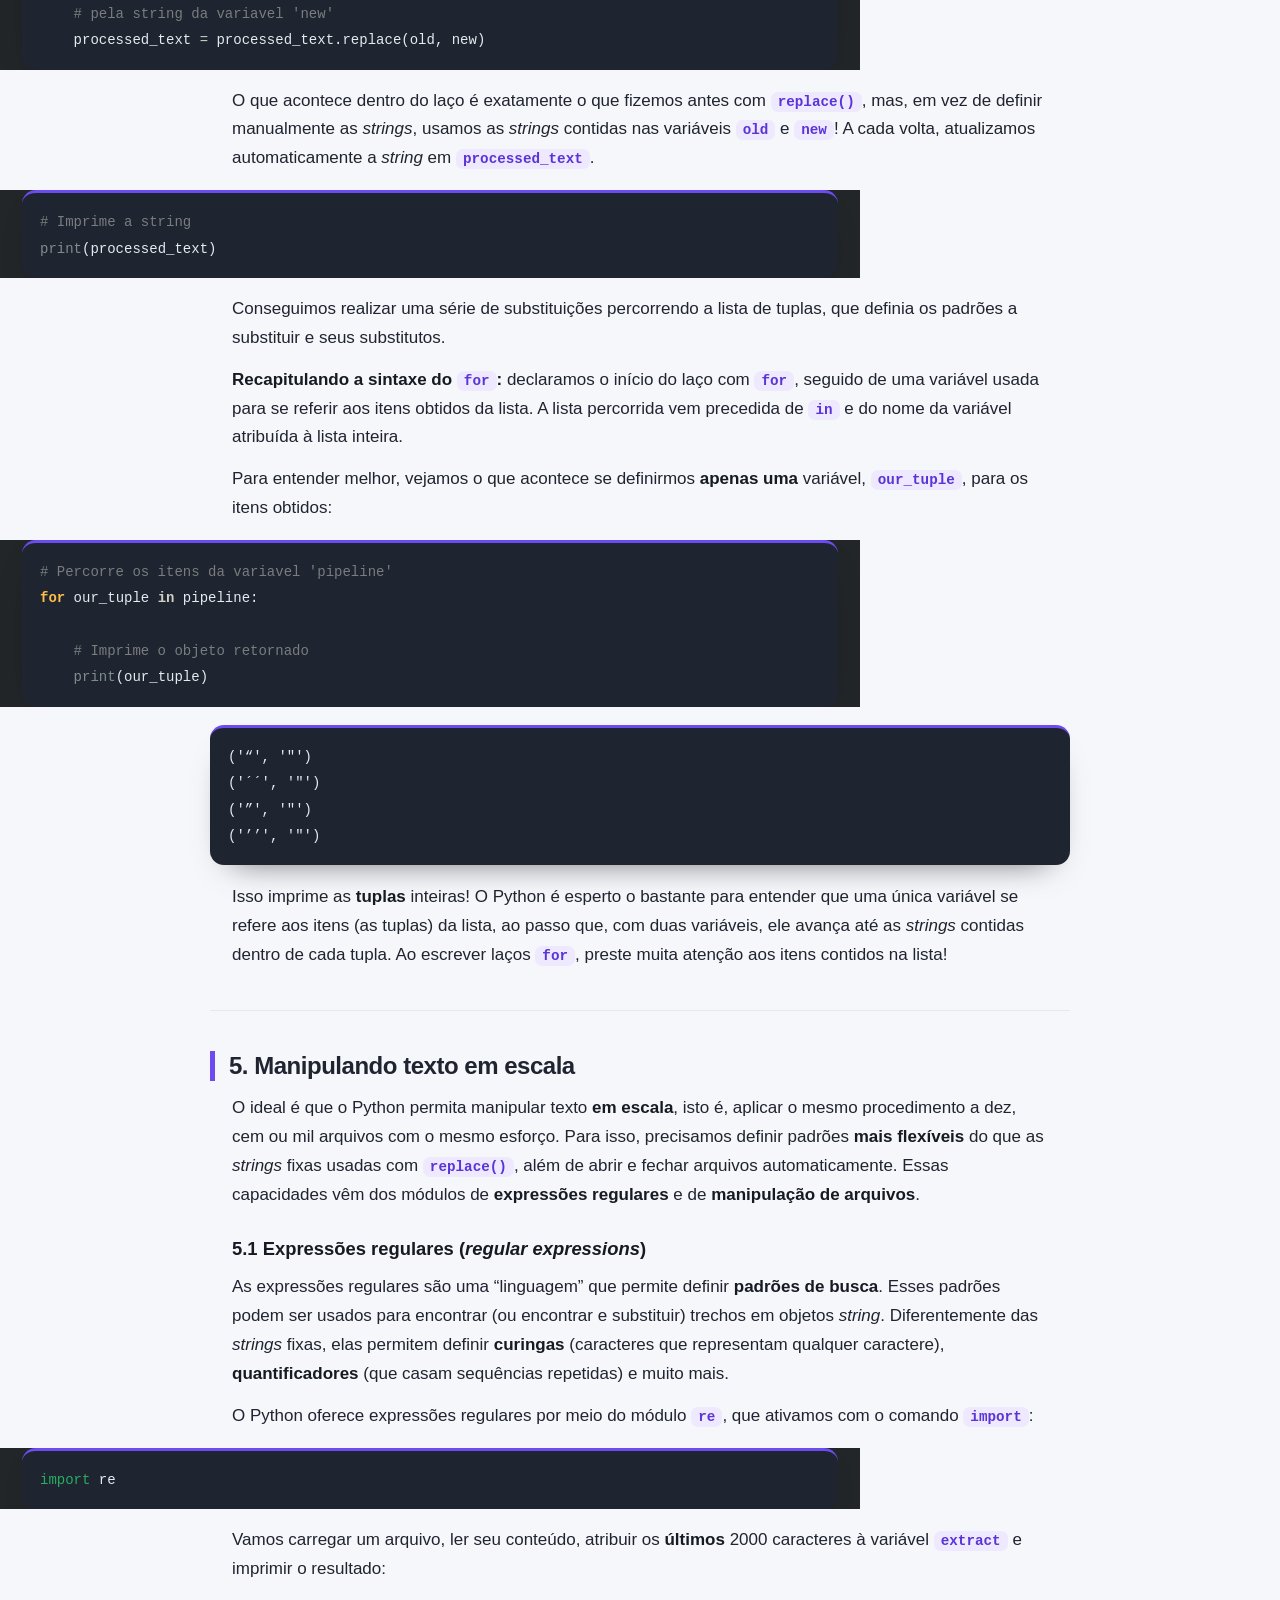
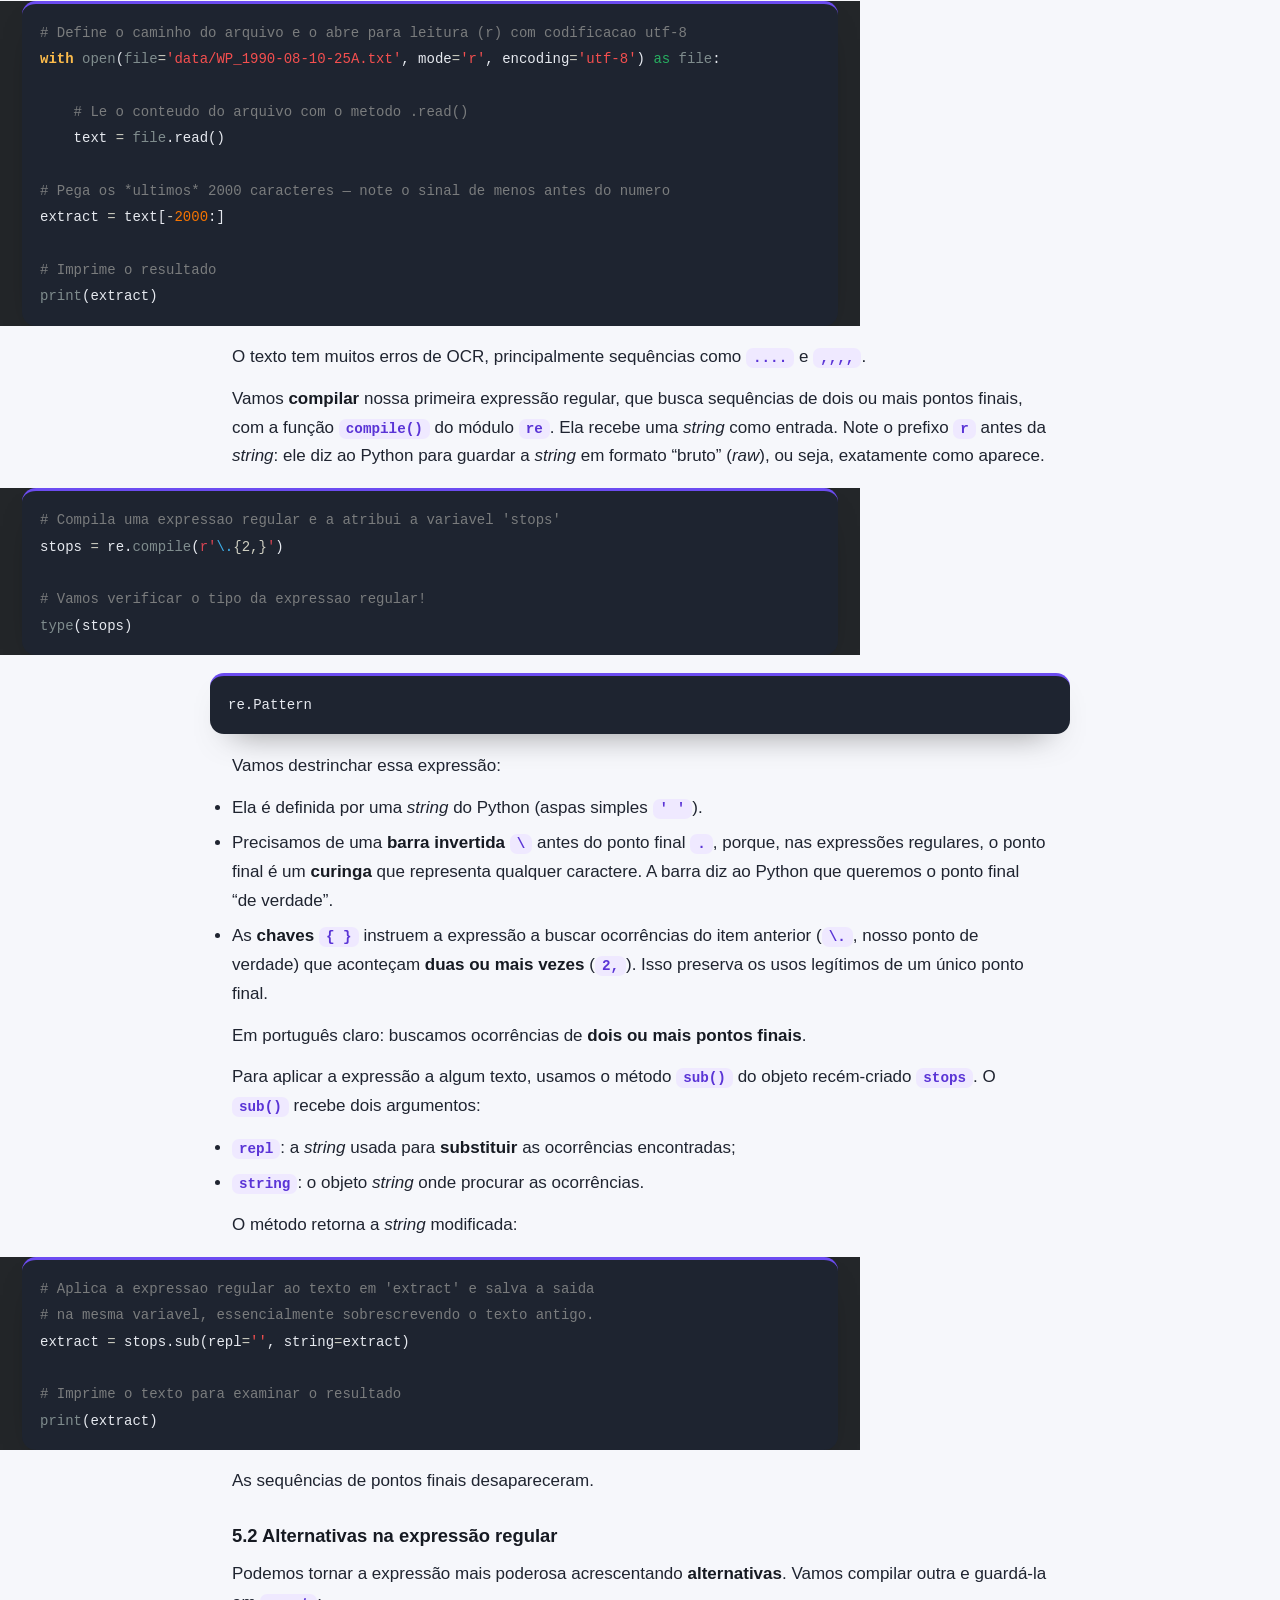
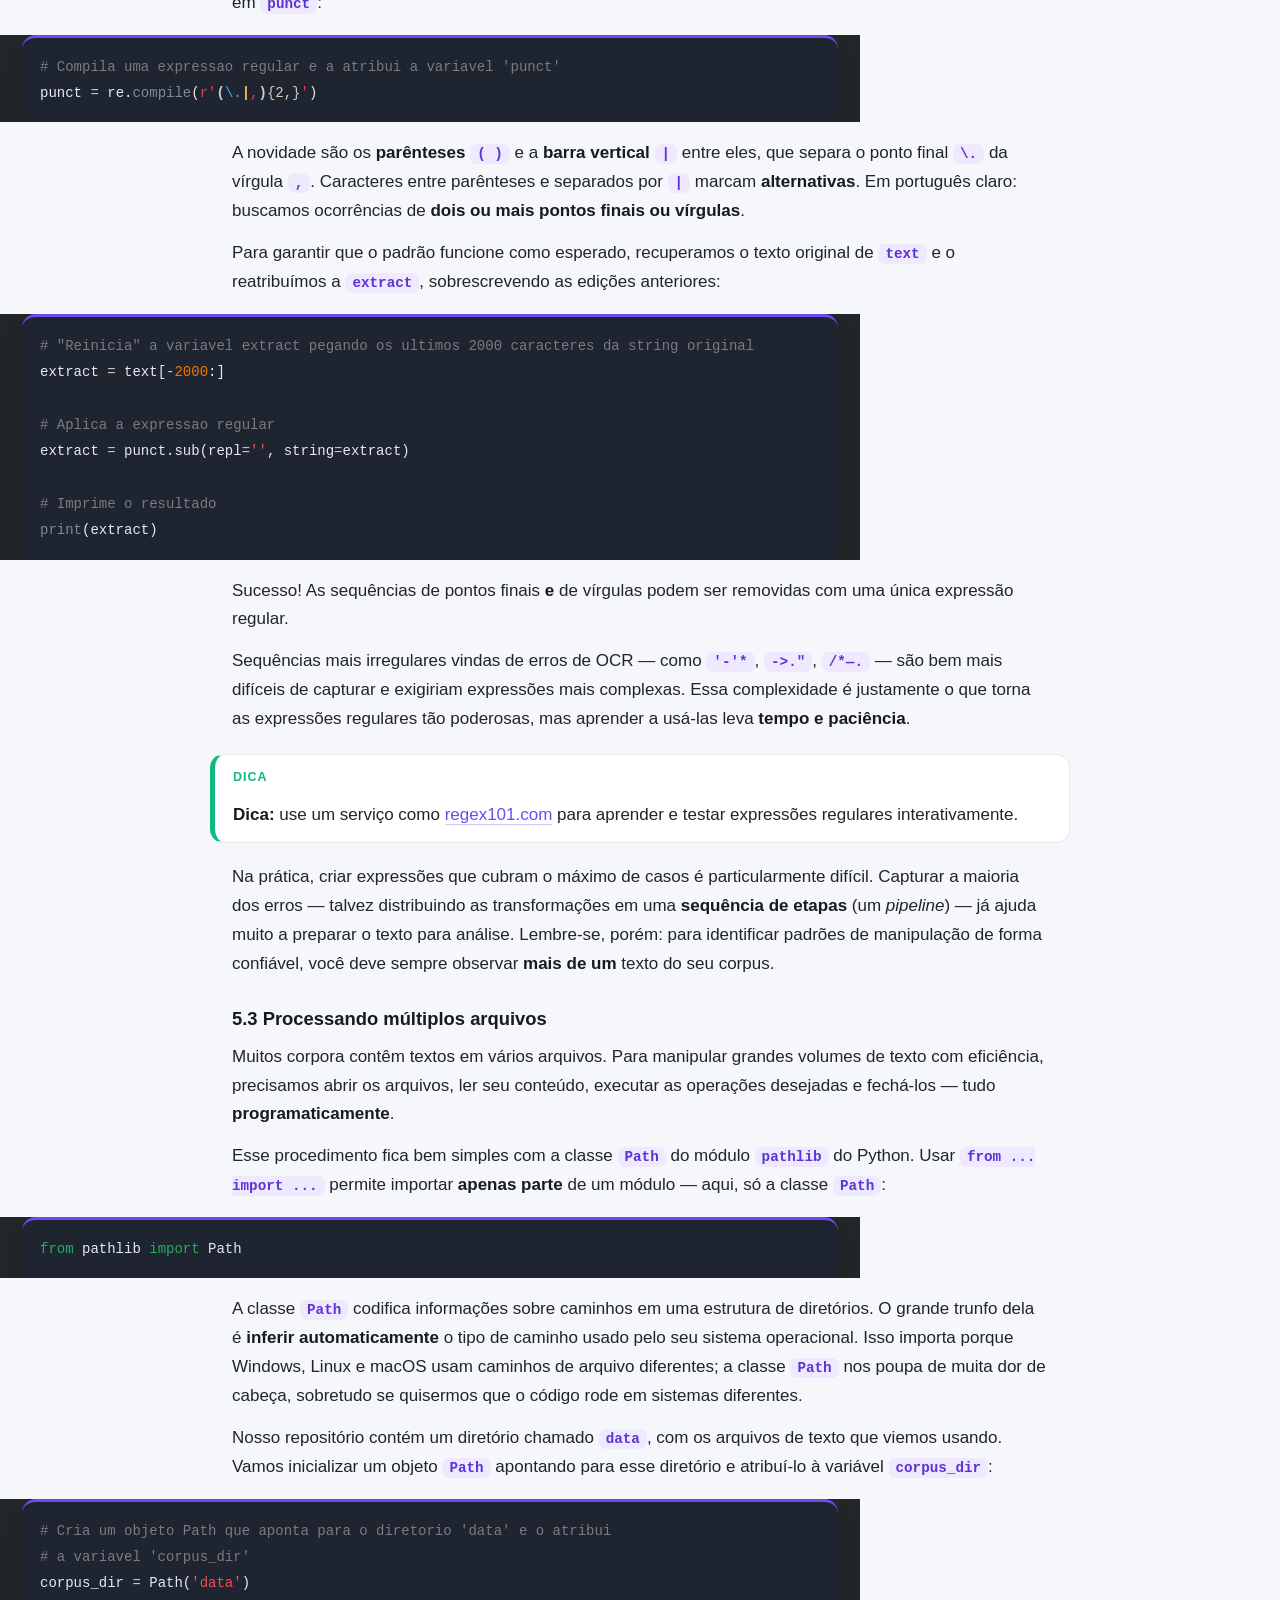
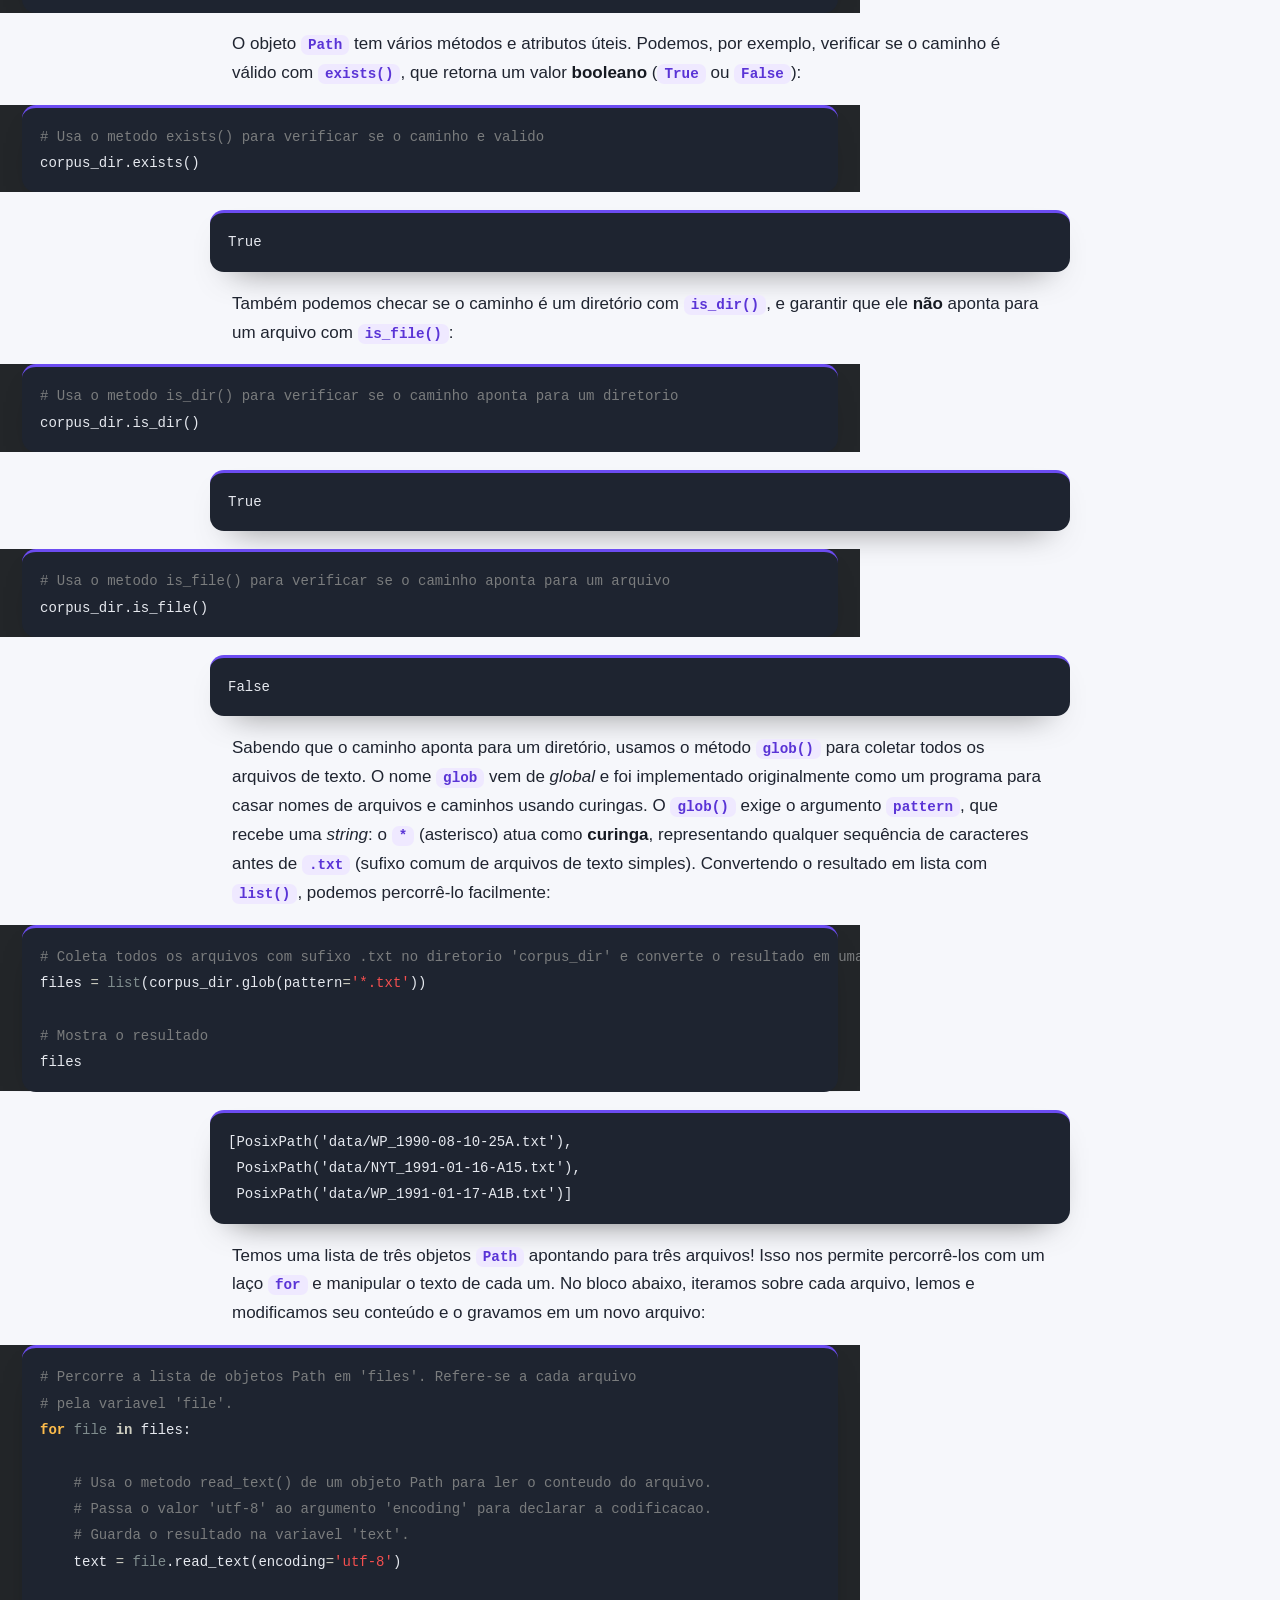
==== commit 679b5678: "Item 5: migracao para fonte unica com pandoc Cada unidade agora tem UMA fonte (.md com YAML + callou" ====
--- a/Unidade-1/unidade1_manipulando_texto.html
+++ b/Unidade-1/unidade1_manipulando_texto.html
@@ -1,502 +1,904 @@
 <!DOCTYPE html>
-<html lang="pt-BR">
+<html xmlns="http://www.w3.org/1999/xhtml" lang="pt-BR" xml:lang="pt-BR">
 <head>
-<meta charset="UTF-8">
-<meta name="viewport" content="width=device-width, initial-scale=1.0">
-<title>Unidade 1 — Manipulando texto com Python</title>
-<style>
-  :root{
-    --bg:#f6f7fb; --surface:#ffffff; --ink:#1f2430; --ink-strong:#161a22; --muted:#5b6472;
-    --accent:#6c4cf1; --accent2:#00b4d8; --accent-soft:#efe9ff; --inl-ink:#5a34d6;
-    --code-bg:#1e2430; --code-ink:#e6e9ef;
-    --out-bg:#f0f2f7; --out-ink:#2f3646; --out-border:#e6e8ef; --out-tag:#9aa4b8;
-    --h3-ink:#2b3242;
-    --c-comment:#7fd18b; --c-string:#f0b866; --c-kw:#c792ea; --c-num:#82aaff;
-    --note:#3b82f6; --tip:#10b981; --warn:#f59e0b;
-    --border:#e6e8ef; --radius:16px;
-    --mono:'SF Mono',ui-monospace,'JetBrains Mono','Fira Code',Menlo,Consolas,monospace;
-    --sans:-apple-system,BlinkMacSystemFont,'Segoe UI',Roboto,Inter,'Helvetica Neue',Arial,sans-serif;
-  }
-  *{box-sizing:border-box}
-  body{margin:0;background:var(--bg);color:var(--ink);font-family:var(--sans);
-    line-height:1.7;font-size:17px;-webkit-font-smoothing:antialiased}
-  .wrap{max-width:900px;margin:0 auto;padding:0 22px 90px}
-  header.hero{background:linear-gradient(135deg,#6c4cf1 0%,#8b5cf6 45%,#00b4d8 120%);
-    color:#fff;padding:56px 22px 46px;margin-bottom:38px;
-    box-shadow:0 18px 40px -20px rgba(108,76,241,.6)}
-  header.hero .inner{max-width:900px;margin:0 auto}
-  .eyebrow{font-size:13px;letter-spacing:.14em;text-transform:uppercase;
-    font-weight:700;opacity:.9;margin:0 0 12px}
-  header.hero h1{font-size:2.15rem;line-height:1.15;margin:0 0 10px;font-weight:800;letter-spacing:-.02em}
-  header.hero p.sub{margin:0;opacity:.94;font-size:1.05rem;max-width:640px}
-  .pill{display:inline-block;background:rgba(255,255,255,.18);border:1px solid rgba(255,255,255,.35);
-    padding:5px 13px;border-radius:999px;font-size:12.5px;font-weight:600;margin-top:18px;backdrop-filter:blur(4px)}
-  h2{font-size:1.6rem;font-weight:800;letter-spacing:-.02em;margin:52px 0 14px;padding-left:16px;
-    border-left:5px solid var(--accent);line-height:1.25}
-  h2 .num{color:var(--accent);font-variant-numeric:tabular-nums}
-  h3{font-size:1.18rem;font-weight:700;margin:34px 0 10px;color:var(--h3-ink)}
-  h3::before{content:"§ ";color:var(--accent2);font-weight:800}
-  p{margin:14px 0}
-  a{color:var(--accent);text-decoration:none;border-bottom:1px solid rgba(108,76,241,.3)}
-  a:hover{border-color:var(--accent)}
-  a:focus-visible,button:focus-visible{outline:2px solid var(--accent2);outline-offset:2px}
-  code.inl{background:var(--accent-soft);color:var(--inl-ink);font-family:var(--mono);
-    font-size:.86em;padding:2px 7px;border-radius:7px;font-weight:600}
-  strong{color:var(--ink-strong);font-weight:700}
-  ul,ol{margin:14px 0;padding-left:24px}
-  li{margin:7px 0}
-  .obj{background:var(--surface);border:1px solid var(--border);border-radius:var(--radius);
-    padding:20px 24px;margin:26px 0;box-shadow:0 6px 22px -16px rgba(30,36,48,.35)}
-  .obj h4{margin:0 0 10px;font-size:.82rem;letter-spacing:.1em;text-transform:uppercase;color:var(--accent)}
-  /* code */
-  pre{background:var(--code-bg);color:var(--code-ink);border-radius:14px;
-    padding:18px 20px;overflow-x:auto;margin:20px 0;font-family:var(--mono);
-    font-size:14.5px;line-height:1.6;position:relative;
-    box-shadow:0 16px 34px -22px rgba(0,0,0,.7)}
-  pre.code{border-top:3px solid var(--accent)}
-  pre .tag{position:absolute;top:0;right:14px;transform:translateY(-50%);
-    background:var(--accent);color:#fff;font-family:var(--sans);font-size:10.5px;
-    font-weight:700;letter-spacing:.08em;padding:3px 10px;border-radius:999px}
-  pre.out{background:var(--out-bg);color:var(--out-ink);border:1px solid var(--out-border);
-    box-shadow:none;border-top:3px solid var(--out-tag)}
-  pre.out .tag{background:var(--out-tag)}
-  pre code{font-family:inherit;white-space:pre}
-  .c{color:var(--c-comment);font-style:italic}
-  .s{color:var(--c-string)}
-  .k{color:var(--c-kw);font-weight:600}
-  .n{color:var(--c-num)}
-  /* callouts */
-  .call{border-radius:14px;padding:14px 18px 14px 16px;margin:22px 0;
-    border-left:5px solid;background:var(--surface);border:1px solid var(--border)}
-  .call p{margin:6px 0}
-  .call .lbl{font-weight:800;font-size:.82rem;letter-spacing:.05em;text-transform:uppercase;display:block;margin-bottom:4px}
-  .call.note{border-left-color:var(--note)} .call.note .lbl{color:var(--note)}
-  .call.tip{border-left-color:var(--tip)} .call.tip .lbl{color:var(--tip)}
-  .call.warn{border-left-color:var(--warn)} .call.warn .lbl{color:var(--warn)}
-  hr{border:none;border-top:1px solid var(--border);margin:44px 0}
-  footer{color:var(--muted);font-size:14px;margin-top:40px}
-  .toc{background:var(--surface);border:1px solid var(--border);border-radius:var(--radius);padding:18px 24px;margin:0 0 10px}
-  .toc h4{margin:0 0 10px;font-size:.82rem;letter-spacing:.1em;text-transform:uppercase;color:var(--muted)}
-  .toc ol{margin:0;padding-left:20px}
-  .toc a{border:none}
-  @media (prefers-color-scheme:dark){
-    :root{--bg:#12141c;--surface:#1a1d27;--ink:#e6e9f0;--ink-strong:#ffffff;--muted:#9aa3b2;
-      --accent-soft:#2a2350;--inl-ink:#c8b6ff;--border:#2a2f3d;--h3-ink:#dfe4ee;
-      --out-bg:#161923;--out-ink:#cdd4e0;--out-border:#2a2f3d;--out-tag:#3a4152}
-  }
-  :root[data-theme="dark"]{
-    --bg:#12141c;--surface:#1a1d27;--ink:#e6e9f0;--ink-strong:#ffffff;--muted:#9aa3b2;
-    --accent-soft:#2a2350;--inl-ink:#c8b6ff;--border:#2a2f3d;--h3-ink:#dfe4ee;
-    --out-bg:#161923;--out-ink:#cdd4e0;--out-border:#2a2f3d;--out-tag:#3a4152;
-  }
-  :root[data-theme="light"]{
-    --bg:#f6f7fb;--surface:#ffffff;--ink:#1f2430;--ink-strong:#161a22;--muted:#5b6472;
-    --accent-soft:#efe9ff;--inl-ink:#5a34d6;--border:#e6e8ef;--h3-ink:#2b3242;
-    --out-bg:#f0f2f7;--out-ink:#2f3646;--out-border:#e6e8ef;--out-tag:#9aa4b8;
-  }
-  @media (prefers-reduced-motion:reduce){*{scroll-behavior:auto!important}}
+  <meta charset="utf-8" />
+  <meta name="generator" content="pandoc 3.10.1" />
+  <meta name="viewport" content="width=device-width, initial-scale=1.0, user-scalable=yes" />
+  <meta name="author" content="CiberExt 26-29 · FEELT38103 · Universidade Federal de Uberlândia" />
+  <meta name="dcterms.date" content="2026-01-01" />
+  <title>Manipulando texto com Python</title>
+  <style>
+
+span.smallcaps{font-variant: small-caps;}
+div.columns{display: flex; gap: 1.5em;}
+div.column{flex: auto;}
+@media screen {
+div.columns{gap: min(4vw, 1.5em);}
+div.column{overflow-x: auto;}
+}
+div.hanging-indent{margin-left: 1.5em; text-indent: -1.5em;}
+
+ul.task-list[class]{list-style: none;}
+ul.task-list li input[type="checkbox"] {
+font-size: inherit;
+width: 0.8em;
+margin: 0 0.8em 0.2em -1.6em;
+vertical-align: middle;
+}
+
+html { -webkit-text-size-adjust: 100%; }
+pre > code.sourceCode { white-space: pre; position: relative; }
+pre > code.sourceCode > span { display: inline-block; line-height: 1.25; }
+pre > code.sourceCode > span:empty { height: 1.2em; }
+.sourceCode { overflow: visible; }
+code.sourceCode > span { color: inherit; text-decoration: inherit; }
+div.sourceCode { margin: 1em 0; }
+pre.sourceCode { margin: 0; }
+@media screen {
+div.sourceCode { overflow: auto; }
+}
+@media print {
+pre > code.sourceCode { white-space: pre-wrap; }
+pre > code.sourceCode > span { text-indent: -5em; padding-left: 5em; }
+}
+pre.numberSource code
+{ counter-reset: source-line 0; }
+pre.numberSource code > span
+{ position: relative; left: -4em; counter-increment: source-line; }
+pre.numberSource code > span > a:first-child::before
+{ content: counter(source-line);
+position: relative; left: -1em; text-align: right; vertical-align: baseline;
+border: none; display: inline-block;
+-webkit-touch-callout: none; -webkit-user-select: none;
+-khtml-user-select: none; -moz-user-select: none;
+-ms-user-select: none; user-select: none;
+padding: 0 4px; width: 4em;
+background-color: #232629;
+color: #7a7c7d;
+}
+pre.numberSource { margin-left: 3em; border-left: 1px solid #7a7c7d; padding-left: 4px; }
+div.sourceCode
+{ color: #cfcfc2; background-color: #232629; }
+@media screen {
+pre > code.sourceCode > span > a:first-child::before { text-decoration: underline; }
+}
+code span { color: #cfcfc2; } 
+code span.al { color: #95da4c; background-color: #4d1f24; font-weight: bold; } 
+code span.an { color: #3f8058; } 
+code span.at { color: #2980b9; } 
+code span.bn { color: #f67400; } 
+code span.bu { color: #7f8c8d; } 
+code span.cf { color: #fdbc4b; font-weight: bold; } 
+code span.ch { color: #3daee9; } 
+code span.cn { color: #27aeae; font-weight: bold; } 
+code span.co { color: #7a7c7d; } 
+code span.cv { color: #7f8c8d; } 
+code span.do { color: #a43340; } 
+code span.dt { color: #2980b9; } 
+code span.dv { color: #f67400; } 
+code span.er { color: #da4453; text-decoration: underline; } 
+code span.ex { color: #0099ff; font-weight: bold; } 
+code span.fl { color: #f67400; } 
+code span.fu { color: #8e44ad; } 
+code span.im { color: #27ae60; } 
+code span.in { color: #c45b00; } 
+code span.kw { color: #cfcfc2; font-weight: bold; } 
+code span.op { color: #cfcfc2; } 
+code span.ot { color: #27ae60; } 
+code span.pp { color: #27ae60; } 
+code span.re { color: #2980b9; background-color: #153042; } 
+code span.sc { color: #3daee9; } 
+code span.ss { color: #da4453; } 
+code span.st { color: #f44f4f; } 
+code span.va { color: #27aeae; } 
+code span.vs { color: #da4453; } 
+code span.wa { color: #da4453; } 
+</style>
+  <style type="text/css">
+:root{
+--bg:#f6f7fb; --surface:#ffffff; --ink:#1f2430; --ink-strong:#161a22; --muted:#5b6472;
+--accent:#6c4cf1; --accent2:#00b4d8; --accent-soft:#efe9ff; --inl-ink:#5a34d6;
+--code-bg:#1e2430; --code-ink:#e6e9ef;
+--border:#e6e8ef; --radius:16px;
+--note:#3b82f6; --tip:#10b981; --warn:#f59e0b;
+--table-head:#efe9ff; --table-stripe:#f8f9fc;
+--mono:'SF Mono',ui-monospace,'JetBrains Mono','Fira Code',Menlo,Consolas,monospace;
+--sans:-apple-system,BlinkMacSystemFont,'Segoe UI',Roboto,Inter,'Helvetica Neue',Arial,sans-serif;
+}
+@media (prefers-color-scheme:dark){
+:root{--bg:#12141c;--surface:#1a1d27;--ink:#e6e9f0;--ink-strong:#fff;--muted:#9aa3b2;
+--accent-soft:#2a2350;--inl-ink:#c8b6ff;--border:#2a2f3d;
+--table-head:#241f43;--table-stripe:#171a23}
+}
+:root[data-theme="dark"]{--bg:#12141c;--surface:#1a1d27;--ink:#e6e9f0;--ink-strong:#fff;--muted:#9aa3b2;
+--accent-soft:#2a2350;--inl-ink:#c8b6ff;--border:#2a2f3d;--table-head:#241f43;--table-stripe:#171a23}
+:root[data-theme="light"]{--bg:#f6f7fb;--surface:#fff;--ink:#1f2430;--ink-strong:#161a22;--muted:#5b6472;
+--accent-soft:#efe9ff;--inl-ink:#5a34d6;--border:#e6e8ef;--table-head:#efe9ff;--table-stripe:#f8f9fc}
+*{box-sizing:border-box}
+html{scroll-behavior:smooth}
+body{margin:0;background:var(--bg);color:var(--ink);font-family:var(--sans);
+line-height:1.7;font-size:17px;-webkit-font-smoothing:antialiased}
+
+body > *{max-width:860px;margin-left:auto;margin-right:auto;padding-left:22px;padding-right:22px}
+header#title-block-header{max-width:none;padding:52px 22px 40px;margin-bottom:32px;
+background:linear-gradient(135deg,#6c4cf1 0%,#8b5cf6 45%,#00b4d8 120%);color:#fff;
+box-shadow:0 18px 40px -20px rgba(108,76,241,.6)}
+header#title-block-header > *{max-width:860px;margin:0 auto;padding:0}
+header#title-block-header .title{font-size:2.1rem;font-weight:800;letter-spacing:-.02em;line-height:1.15;margin:0}
+header#title-block-header .subtitle{font-size:1.1rem;opacity:.95;margin:8px 0 0;font-weight:600}
+header#title-block-header .author,header#title-block-header .date{opacity:.9;font-size:.9rem;margin:6px 0 0}
+h1,h2,h3{line-height:1.25}
+h1{font-size:1.7rem;font-weight:800;color:var(--accent);margin:44px auto 14px;letter-spacing:-.02em}
+h2{font-size:1.5rem;font-weight:800;letter-spacing:-.02em;margin:40px auto 12px;
+padding-left:14px;border-left:5px solid var(--accent)}
+h3{font-size:1.15rem;font-weight:700;color:var(--ink-strong);margin:28px auto 8px}
+p{margin:13px auto}
+a{color:var(--accent);text-decoration:none;border-bottom:1px solid rgba(108,76,241,.3)}
+a:hover{border-color:var(--accent)}
+a:focus-visible{outline:2px solid var(--accent2);outline-offset:2px}
+strong{color:var(--ink-strong);font-weight:700}
+ul,ol{margin:12px auto}
+li{margin:6px 0}
+
+code{font-family:var(--mono);font-size:.88em}
+p code,li code,td code{background:var(--accent-soft);color:var(--inl-ink);
+padding:2px 7px;border-radius:7px;font-weight:600;font-size:.84em}
+pre{background:var(--code-bg);color:var(--code-ink);border-radius:14px;padding:16px 18px;
+overflow-x:auto;margin:18px auto;border-top:3px solid var(--accent);
+box-shadow:0 16px 34px -22px rgba(0,0,0,.7);line-height:1.55}
+pre code{background:none;color:inherit;padding:0;font-weight:400;font-size:14px}
+
+div.dica,div.nota,div.atencao,div.objetivos{
+border:1px solid var(--border);border-left:5px solid var(--accent);
+background:var(--surface);border-radius:14px;padding:12px 18px;margin:20px auto}
+div.dica{border-left-color:var(--tip)}
+div.nota{border-left-color:var(--note)}
+div.atencao{border-left-color:var(--warn)}
+div.objetivos{border-left-color:var(--accent);background:var(--accent-soft)}
+div.dica::before{content:"Dica";color:var(--tip)}
+div.nota::before{content:"Nota";color:var(--note)}
+div.atencao::before{content:"Atenção";color:var(--warn)}
+div.objetivos::before{content:"Objetivos";color:var(--accent)}
+div.dica::before,div.nota::before,div.atencao::before,div.objetivos::before{
+display:block;font-weight:800;font-size:.78rem;letter-spacing:.08em;text-transform:uppercase;margin-bottom:4px}
+div.dica p:last-child,div.nota p:last-child,div.atencao p:last-child,div.objetivos :last-child{margin-bottom:0}
+
+table{border-collapse:collapse;width:100%;font-size:.92rem;margin:18px auto;
+border:1px solid var(--border);border-radius:10px;overflow:hidden;display:block;overflow-x:auto}
+th,td{padding:8px 12px;text-align:left;border-bottom:1px solid var(--border)}
+thead th{background:var(--table-head);color:var(--ink-strong);font-weight:700}
+tbody tr:nth-child(even){background:var(--table-stripe)}
+blockquote{margin:16px auto;padding:4px 0 4px 16px;border-left:3px solid var(--border);
+color:var(--muted);font-style:italic}
+hr{border:none;border-top:1px solid var(--border);margin:40px auto}
+@media (prefers-reduced-motion:reduce){html{scroll-behavior:auto}}
 </style>
 </head>
 <body>
-<header class="hero">
-  <div class="inner">
-    <p class="eyebrow">CiberExt 26‑29 · FEELT38103 · Universidade Federal de Uberlândia</p>
-    <h1>Manipulando texto com Python</h1>
-    <p class="sub">Trabalhando com Texto em Python I — Unidade 1. Do texto simples às expressões regulares e ao processamento de múltiplos arquivos.</p>
-    <span class="pill">Adaptado de Applied Language Technology · mooc.fi</span>
-  </div>
+<header id="title-block-header">
+<h1 class="title">Manipulando texto com Python</h1>
+<p class="subtitle">Trabalhando com Texto em Python I · Unidade 1</p>
+<p class="author">CiberExt 26-29 · FEELT38103 · Universidade Federal de
+Uberlândia</p>
+<p class="date">2026</p>
 </header>
-
-<div class="wrap">
-
-  <nav class="toc">
-    <h4>Nesta unidade</h4>
-    <ol>
-      <li><a href="#s1">Computadores e texto</a></li>
-      <li><a href="#s2">Codificação de texto</a></li>
-      <li><a href="#s3">Carregando arquivos no Python</a></li>
-      <li><a href="#s4">Manipulando texto</a></li>
-      <li><a href="#s5">Manipulando texto em escala</a></li>
-    </ol>
-  </nav>
-
-  <div class="obj">
-    <h4>Objetivos de aprendizagem</h4>
-    <ul>
-      <li>Compreender a diferença entre texto formatado (<em>rich text</em>), estruturado (<em>structured text</em>) e simples (<em>plain text</em>).</li>
-      <li>Entender o conceito de codificação de caracteres (<em>text encoding</em>).</li>
-      <li>Carregar arquivos de texto simples no Python e manipular o seu conteúdo.</li>
-      <li>Definir padrões flexíveis de busca com expressões regulares.</li>
-      <li>Processar vários arquivos de uma só vez e salvar os resultados.</li>
-    </ul>
-  </div>
-
-  <h2 id="s1"><span class="num">1.</span> Computadores e texto</h2>
-  <p>Os computadores podem armazenar e representar texto em formatos diferentes. Conhecer a distinção entre esses tipos é <strong>fundamental</strong> para processá‑los programaticamente, porque cada formato traz consigo informações (ou ruídos) distintos.</p>
-
-  <h3>1.1 O que é texto formatado (<em>rich text</em>)?</h3>
-  <p>Processadores de texto, como o Microsoft Word, produzem <strong>texto formatado</strong> (<em>rich text</em>): texto cuja aparência foi estilizada de alguma maneira específica. É possível definir estilos visuais para os elementos do documento — títulos com fontes próprias, trechos em itálico ou negrito para dar ênfase, além de imagens e tabelas. Esse é o formato padrão dos editores modernos do tipo <em>WYSIWYG</em> (<em>what you see is what you get</em>).</p>
-
-  <h3>1.2 O que é texto simples (<em>plain text</em>)?</h3>
-  <p>Diferentemente do texto formatado, o <strong>texto simples</strong> (<em>plain text</em>) não contém nenhuma informação sobre a aparência visual: ele é feito <strong>apenas de caracteres</strong> — letras, números, sinais de pontuação, espaços e quebras de linha. A definição é flexível, mas, em geral, refere‑se a texto sem qualquer formatação ou estilo.</p>
-
-  <h3>1.3 O que é texto estruturado (<em>structured text</em>)?</h3>
-  <p>O <strong>texto estruturado</strong> pode ser entendido como um caso especial de texto simples que inclui sequências de caracteres usadas para <strong>formatar o texto para exibição</strong>. São exemplos os textos descritos por linguagens de marcação como XML, Markdown ou HTML. Abaixo, uma frase em texto simples envolvida por marcadores (<em>tags</em>) HTML de parágrafo <code class="inl">&lt;p&gt;</code>. A marca de abertura <code class="inl">&lt;p&gt;</code> e a de fechamento <code class="inl">&lt;/p&gt;</code> informam ao computador que o conteúdo entre elas forma um parágrafo:</p>
-  <pre class="code"><span class="tag">HTML</span><code>&lt;p&gt;This is an example sentence.&lt;/p&gt;</code></pre>
-
-  <h3>1.4 Por que isso importa?</h3>
-  <p>Ao reunir textos para formar um <strong>corpus</strong>, é provável que parte deles tenha origem em formato formatado ou estruturado:</p>
-  <ul>
-    <li>Documentos impressos digitalizados por <strong>reconhecimento óptico de caracteres</strong> (<em>OCR</em>) e convertidos para texto simples tendem a acumular <strong>erros</strong>. Esse OCR "sujo" pode afetar a análise textual (Hill &amp; Hengchen, 2019).</li>
-    <li>Documentos raspados de fóruns ou sites costumam trazer vestígios de marcadores de marcação, arrastados para o texto simples durante a conversão.</li>
-  </ul>
-  <p>O texto simples é, de longe, o formato <strong>mais interoperável</strong>, por ser fácil de ler para os computadores — por isso as linguagens de programação trabalham com ele.</p>
-  <div class="call note"><span class="lbl">Em resumo</span><p>Ao trabalhar com texto simples, muitas vezes será preciso lidar com os vestígios deixados pela conversão a partir de texto formatado ou estruturado.</p></div>
-
-  <h2 id="s2"><span class="num">2.</span> Codificação de texto <em>(text encoding)</em></h2>
-  <p>Para serem lidos pelos computadores, os textos simples precisam ser <strong>codificados</strong>. A <strong>codificação de caracteres</strong> mapeia cada caractere (letras, números, pontuação, espaços…) para uma representação numérica compreendida pela máquina. O ideal seria não termos de lidar com isso — mas, na prática, precisamos, porque existem <strong>vários sistemas</strong> de codificação e eles <strong>não são compatíveis entre si</strong>.</p>
-
-  <h3>2.1 ASCII</h3>
-  <p>O <strong>ASCII</strong> (<em>American Standard Code for Information Interchange</em>) é um sistema pioneiro que serviu de base para muitos sistemas modernos. Ainda é bastante usado, mas é <strong>muito limitado</strong>: se o seu idioma inclui caracteres como <code class="inl">ä</code>, <code class="inl">ö</code> — ou os nossos <code class="inl">á</code>, <code class="inl">ç</code>, <code class="inl">ã</code> —, o ASCII não dá conta.</p>
-
-  <h3>2.2 Unicode</h3>
-  <p>O <strong>Unicode</strong> é um padrão para codificar a maioria dos sistemas de escrita do mundo, cobrindo cerca de <strong>140 mil caracteres</strong> entre escritas modernas e históricas, símbolos e emojis. Por exemplo, o emoji de fatia de pizza 🍕 tem o código <code class="inl">U+1F355</code>, e o espaço em branco corresponde a <code class="inl">U+0020</code>. O Unicode pode ser implementado por diferentes codificações, como o <strong>UTF‑8</strong>.</p>
-  <div class="call tip"><span class="lbl">Ponto‑chave</span><p>O UTF‑8 é <strong>retrocompatível com o ASCII</strong>: as codificações do ASCII são um subconjunto do UTF‑8. Assim, um arquivo em ASCII pode ser decodificado como UTF‑8 — mas o <strong>contrário não vale</strong>.</p></div>
-
-  <h2 id="s3"><span class="num">3.</span> Carregando arquivos de texto simples no Python</h2>
-  <p>Arquivos de texto simples são carregados com a função <code class="inl">open()</code>. O primeiro argumento deve ser uma <em>string</em> com o <strong>caminho</strong> do arquivo. Aqui, o caminho aponta para <code class="inl">NYT_1991-01-16-A15.txt</code>, no diretório <code class="inl">data</code> — diretório e nome separados por uma barra <code class="inl">/</code>:</p>
-  <pre class="code"><span class="tag">Python</span><code class="lang-python">open(file='data/NYT_1991-01-16-A15.txt', mode='r', encoding='utf-8')</code></pre>
-  <ul>
-    <li><code class="inl">encoding</code>: o Python 3 assume UTF‑8 por padrão, mas deixamos explícito passando <code class="inl">utf-8</code>.</li>
-    <li><code class="inl">mode</code>: a <em>string</em> <code class="inl">r</code> (de <em>read</em>) indica que queremos <strong>apenas ler</strong>.</li>
-    <li>Usamos <code class="inl">open()</code> junto do <code class="inl">with</code>, que garante o <strong>fechamento</strong> do arquivo após o bloco indentado — evitando consumo desnecessário de memória.</li>
-  </ul>
-  <pre class="code"><span class="tag">Python</span><code class="lang-python"># Abre um arquivo e o atribui à variável 'file'
-with open(file='data/NYT_1991-01-16-A15.txt', mode='r', encoding='utf-8') as file:
-
-    # A instrução 'with' deve ser seguida por um bloco de código indentado.
-    # Aqui chamamos o método read() para ler o conteúdo do arquivo e
-    # atribuímos o resultado à variável 'text'.
-    text = file.read()</code></pre>
-  <p>A palavra <code class="inl">as</code> instrui o Python a atribuir o retorno de <code class="inl">open()</code> à variável <code class="inl">file</code>. Ao chamá‑la, obtemos um objeto <code class="inl">TextIOWrapper</code>:</p>
-  <pre class="code"><span class="tag">Python</span><code class="lang-python"># Chama a variável para examinar o objeto
-file</code></pre>
-  <pre class="out"><span class="tag">Saída</span><code>&lt;_io.TextIOWrapper name='data/NYT_1991-01-16-A15.txt' mode='r' encoding='utf-8'&gt;</code></pre>
-  <p>Se tentarmos chamar <code class="inl">read()</code> <strong>fora</strong> do bloco <code class="inl">with</code>, o Python levanta um erro, porque o arquivo já foi fechado:</p>
-  <pre class="code"><span class="tag">Python</span><code class="lang-python"># Tenta usar o método read() para ler o conteúdo do arquivo
-file.read()</code></pre>
-  <pre class="out"><span class="tag">Saída</span><code>ValueError: I/O operation on closed file.</code></pre>
-  <p>Esse comportamento é o esperado — importante sobretudo ao trabalhar com <strong>milhares de arquivos</strong>. Vejamos o conteúdo lido, guardado em <code class="inl">text</code>. Como é longo, pegamos uma <strong>fatia</strong> dos primeiros 500 caracteres com <code class="inl">[:500]</code>:</p>
-  <pre class="code"><span class="tag">Python</span><code class="lang-python"># Recupera os primeiros 500 caracteres da variável 'text'
-text[:500]</code></pre>
-  <pre class="out"><span class="tag">Saída</span><code>'﻿U.S. TAKING STEPS TO CURB TERRORISM: F.B.I. Is Ordered to Find Iraqis
-Whose Visas Have Expired\nBy JAMES BARRON\nNew York Times (1923-Current file);
-Jan 16, 1991; ... the Justice Department'</code></pre>
-  <p>Há sequências estranhas: <code class="inl">﻿</code> no início e vários <code class="inl">\n</code>. A primeira é a "assinatura" de que o arquivo é UTF‑8; as demais indicam <strong>quebra de linha</strong>. Isso fica evidente ao usar <code class="inl">print()</code>:</p>
-  <pre class="code"><span class="tag">Python</span><code class="lang-python"># Imprime os primeiros 1000 caracteres da variável 'text'
-print(text[:1000])</code></pre>
-  <pre class="out"><span class="tag">Saída</span><code>U.S. TAKING STEPS TO CURB TERRORISM: F.B.I. Is Ordered to Find Iraqis Whose Visas Have Expired
+<nav id="TOC" role="doc-toc">
+<ul>
+<li><a href="#computadores-e-texto" id="toc-computadores-e-texto">1.
+Computadores e texto</a></li>
+<li><a href="#codificação-de-texto-text-encoding" id="toc-codificação-de-texto-text-encoding">2. Codificação de texto
+(<em>text encoding</em>)</a></li>
+<li><a href="#carregando-arquivos-de-texto-simples-no-python" id="toc-carregando-arquivos-de-texto-simples-no-python">3. Carregando
+arquivos de texto simples no Python</a></li>
+<li><a href="#manipulando-texto" id="toc-manipulando-texto">4.
+Manipulando texto</a></li>
+<li><a href="#manipulando-texto-em-escala" id="toc-manipulando-texto-em-escala">5. Manipulando texto em
+escala</a></li>
+<li><a href="#quiz" id="toc-quiz">Quiz</a></li>
+<li><a href="#resumo-da-unidade" id="toc-resumo-da-unidade">Resumo da
+unidade</a></li>
+</ul>
+</nav>
+<h3 id="objetivos-de-aprendizagem">Objetivos de aprendizagem</h3>
+<p>Ao final desta unidade, você deverá ser capaz de:</p>
+<ul>
+<li><strong>compreender a diferença</strong> entre texto formatado
+(<em>rich text</em>), texto estruturado (<em>structured text</em>) e
+texto simples (<em>plain text</em>);</li>
+<li><strong>entender o conceito</strong> de codificação de caracteres
+(<em>text encoding</em>);</li>
+<li><strong>carregar arquivos</strong> de texto simples no Python e
+<strong>manipular</strong> o seu conteúdo;</li>
+<li><strong>definir padrões flexíveis</strong> de busca com expressões
+regulares;</li>
+<li><strong>processar vários arquivos</strong> de uma só vez e salvar os
+resultados.</li>
+</ul>
+<hr />
+<h2 id="computadores-e-texto">1. Computadores e texto</h2>
+<p>Os computadores podem armazenar e representar texto em formatos
+diferentes. Conhecer a distinção entre esses tipos é
+<strong>fundamental</strong> para processá‑los programaticamente, porque
+cada formato traz consigo informações (ou ruídos) distintos.</p>
+<h3 id="o-que-é-texto-formatado-rich-text">1.1 O que é texto formatado
+(<em>rich text</em>)?</h3>
+<p>Processadores de texto, como o Microsoft Word, produzem <strong>texto
+formatado</strong> (<em>rich text</em>): texto cuja aparência foi
+estilizada de alguma maneira específica.</p>
+<p>O texto formatado permite definir estilos visuais para os elementos
+do documento. Títulos, por exemplo, podem usar uma fonte diferente da do
+corpo do texto, que por sua vez pode empregar itálico ou negrito para
+dar ênfase. O texto formatado também pode incluir imagens, tabelas e
+outros elementos.</p>
+<p>Esse é o formato padrão dos processadores de texto modernos do tipo
+<em>WYSIWYG</em> (<em>what you see is what you get</em> — “o que você vê
+é o que você obtém”).</p>
+<h3 id="o-que-é-texto-simples-plain-text">1.2 O que é texto simples
+(<em>plain text</em>)?</h3>
+<p>Diferentemente do texto formatado, o <strong>texto simples</strong>
+(<em>plain text</em>) não contém nenhuma informação sobre a aparência
+visual: ele é feito <strong>apenas de caracteres</strong>.</p>
+<p>Neste contexto, “caracteres” abrange letras, números, sinais de
+pontuação, espaços e quebras de linha. A definição de texto simples é um
+tanto flexível, mas, em geral, refere‑se a texto sem qualquer informação
+de formatação ou estilo.</p>
+<h3 id="o-que-é-texto-estruturado-structured-text">1.3 O que é texto
+estruturado (<em>structured text</em>)?</h3>
+<p>O <strong>texto estruturado</strong> (<em>structured text</em>) pode
+ser entendido como um caso especial de texto simples que inclui
+sequências de caracteres usadas para <strong>formatar o texto para
+exibição</strong>.</p>
+<p>São exemplos de texto estruturado os textos descritos por linguagens
+de marcação como XML, Markdown ou HTML.</p>
+<p>O exemplo abaixo mostra uma frase em texto simples envolvida por
+marcadores (<em>tags</em>) HTML de parágrafo <code>&lt;p&gt;</code>. A
+marca de abertura <code>&lt;p&gt;</code> e a de fechamento
+<code>&lt;/p&gt;</code> informam ao computador que todo o conteúdo
+colocado entre elas forma um parágrafo:</p>
+<div class="sourceCode" id="cb1"><pre class="sourceCode html"><code class="sourceCode html"><span id="cb1-1"><a href="#cb1-1" aria-hidden="true" tabindex="-1"></a><span class="dt">&lt;</span><span class="kw">p</span><span class="dt">&gt;</span>This is an example sentence.<span class="dt">&lt;/</span><span class="kw">p</span><span class="dt">&gt;</span></span></code></pre></div>
+<p>Essa informação é usada para estruturar o texto simples no momento de
+renderizá‑lo para exibição, normalmente aplicando estilo à sua
+aparência.</p>
+<h3 id="por-que-isso-importa">1.4 Por que isso importa?</h3>
+<p>Ao reunir um conjunto de textos para formar um
+<strong>corpus</strong>, é bem provável que parte deles tenha origem em
+formato formatado ou estruturado, dependendo do meio de onde vieram:</p>
+<ul>
+<li>Se você coleta documentos impressos que foram digitalizados por
+<strong>reconhecimento óptico de caracteres</strong> (<em>optical
+character recognition</em>, OCR) e depois convertidos de texto formatado
+para texto simples, a remoção das informações de formatação tende a
+<strong>introduzir erros</strong> no texto resultante. Trabalhar com
+esse tipo de OCR “sujo” pode afetar os resultados da análise textual
+(Hill &amp; Hengchen, 2019).</li>
+<li>Se você coleta documentos digitais raspando fóruns de discussão ou
+sites, é provável que encontre vestígios de texto estruturado na forma
+de marcadores de marcação, que podem ser arrastados para o texto simples
+durante a conversão.</li>
+</ul>
+<p>O texto simples é, de longe, o formato <strong>mais
+interoperável</strong> para texto, por ser fácil de ler para os
+computadores. É por isso que as linguagens de programação trabalham com
+texto simples — e, se você pretende usar programação para manipular
+texto, precisa saber o que é texto simples.</p>
+<div class="nota">
+<p><strong>Em resumo:</strong> ao trabalhar com texto simples, muitas
+vezes será preciso lidar com os vestígios deixados pela conversão a
+partir de texto formatado ou estruturado.</p>
+</div>
+<hr />
+<h2 id="codificação-de-texto-text-encoding">2. Codificação de texto
+(<em>text encoding</em>)</h2>
+<p>Para serem lidos pelos computadores, os textos simples precisam ser
+<strong>codificados</strong>. Isso é feito por meio da
+<strong>codificação de caracteres</strong> (<em>character
+encoding</em>), que mapeia cada caractere (letras, números, pontuação,
+espaços…) para uma representação numérica compreendida pela máquina.</p>
+<p>O ideal seria não termos de lidar com operações de baixo nível como a
+codificação de caracteres — mas, na prática, precisamos, porque existem
+<strong>vários sistemas</strong> de codificação e eles <strong>não são
+compatíveis entre si</strong>. Essa é a origem de boa parte das dores de
+cabeça de quem trabalha com texto simples.</p>
+<p>Há dois sistemas de codificação com os quais você provavelmente vai
+se deparar: <strong>ASCII</strong> e <strong>Unicode</strong>.</p>
+<h3 id="ascii">2.1 ASCII</h3>
+<p>O <strong>ASCII</strong> (<em>American Standard Code for Information
+Interchange</em>) é um sistema pioneiro de codificação de caracteres que
+serviu de base para muitos sistemas modernos.</p>
+<p>O ASCII ainda é bastante usado, mas é <strong>muito limitado</strong>
+quanto à variedade de caracteres. Se o seu idioma inclui caracteres como
+<code>ä</code>, <code>ö</code> — ou os nossos <code>á</code>,
+<code>ç</code>, <code>ã</code> —, o ASCII não dá conta.</p>
+<h3 id="unicode">2.2 Unicode</h3>
+<p>O <strong>Unicode</strong> é um padrão para codificar texto na
+maioria dos sistemas de escrita usados no mundo, cobrindo cerca de
+<strong>140 mil caracteres</strong> entre escritas modernas e
+históricas, símbolos e emojis.</p>
+<p>Por exemplo, o emoji de fatia de pizza 🍕 tem o “código” Unicode
+<code>U+1F355</code>, enquanto o código correspondente a um espaço em
+branco é <code>U+0020</code>.</p>
+<p>O Unicode pode ser implementado por diferentes codificações, como o
+<strong>UTF‑8</strong>, definido pelo próprio padrão Unicode.</p>
+<p>O UTF‑8 é <strong>retrocompatível com o ASCII</strong>. Em outras
+palavras, as codificações do ASCII formam um subconjunto do UTF‑8 — o
+que facilita bastante a nossa vida. Assim, mesmo que um arquivo de texto
+simples tenha sido codificado em ASCII, podemos decodificá‑lo como
+UTF‑8; <strong>o contrário, porém, não vale</strong>.</p>
+<hr />
+<h2 id="carregando-arquivos-de-texto-simples-no-python">3. Carregando
+arquivos de texto simples no Python</h2>
+<p>Arquivos de texto simples podem ser carregados no Python com a função
+<code>open()</code>.</p>
+<p>O primeiro argumento de <code>open()</code> deve ser uma
+<em>string</em> contendo o <strong>caminho</strong> para o arquivo que
+será aberto. Aqui, temos um caminho que aponta para um arquivo chamado
+<code>NYT_1991-01-16-A15.txt</code>, localizado em um diretório chamado
+<code>data</code>. Na definição do caminho, o diretório e o nome do
+arquivo são separados por uma barra <code>/</code>.</p>
+<p>Para acessar o arquivo apontado por esse caminho, passamos o caminho
+como <em>string</em> ao argumento <code>file</code> da função
+<code>open()</code>:</p>
+<div class="sourceCode" id="cb2"><pre class="sourceCode python"><code class="sourceCode python"><span id="cb2-1"><a href="#cb2-1" aria-hidden="true" tabindex="-1"></a><span class="bu">open</span>(<span class="bu">file</span><span class="op">=</span><span class="st">&#39;data/NYT_1991-01-16-A15.txt&#39;</span>, mode<span class="op">=</span><span class="st">&#39;r&#39;</span>, encoding<span class="op">=</span><span class="st">&#39;utf-8&#39;</span>)</span></code></pre></div>
+<p>Vale entender os demais argumentos:</p>
+<ul>
+<li>Por padrão, o Python 3 assume que o texto está codificado em
+<strong>UTF‑8</strong>, mas podemos deixar isso explícito com o
+argumento <code>encoding</code>, passando a <em>string</em>
+<code>utf-8</code>.</li>
+<li>O argumento <code>mode</code> define o que queremos fazer com o
+arquivo. A <em>string</em> <code>r</code> (de <em>read</em>) indica que
+queremos <strong>apenas ler</strong> o arquivo.</li>
+<li>Usamos <code>open()</code> junto da instrução <code>with</code>, que
+garante que o arquivo será <strong>fechado</strong> após executarmos o
+que precisamos dentro do bloco de código indentado que segue o
+<code>with</code>. Isso evita que o arquivo continue consumindo memória
+e recursos depois que não precisamos mais dele.</li>
+</ul>
+<div class="sourceCode" id="cb3"><pre class="sourceCode python"><code class="sourceCode python"><span id="cb3-1"><a href="#cb3-1" aria-hidden="true" tabindex="-1"></a><span class="co"># Abre um arquivo e o atribui à variável &#39;file&#39;</span></span>
+<span id="cb3-2"><a href="#cb3-2" aria-hidden="true" tabindex="-1"></a><span class="cf">with</span> <span class="bu">open</span>(<span class="bu">file</span><span class="op">=</span><span class="st">&#39;data/NYT_1991-01-16-A15.txt&#39;</span>, mode<span class="op">=</span><span class="st">&#39;r&#39;</span>, encoding<span class="op">=</span><span class="st">&#39;utf-8&#39;</span>) <span class="im">as</span> <span class="bu">file</span>:</span>
+<span id="cb3-3"><a href="#cb3-3" aria-hidden="true" tabindex="-1"></a></span>
+<span id="cb3-4"><a href="#cb3-4" aria-hidden="true" tabindex="-1"></a>    <span class="co"># A instrução &#39;with&#39; deve ser seguida por um bloco de código indentado.</span></span>
+<span id="cb3-5"><a href="#cb3-5" aria-hidden="true" tabindex="-1"></a>    <span class="co"># Aqui chamamos o método read() para ler o conteúdo do arquivo e</span></span>
+<span id="cb3-6"><a href="#cb3-6" aria-hidden="true" tabindex="-1"></a>    <span class="co"># atribuímos o resultado à variável &#39;text&#39;.</span></span>
+<span id="cb3-7"><a href="#cb3-7" aria-hidden="true" tabindex="-1"></a>    text <span class="op">=</span> <span class="bu">file</span>.read()</span></code></pre></div>
+<p>Repare que <code>with</code> e <code>open()</code> são seguidos da
+palavra <code>as</code> e de uma variável chamada <code>file</code>.
+Isso instrui o Python a atribuir à variável <code>file</code> aquilo que
+<code>open()</code> retornar.</p>
+<p>Se agora chamarmos a variável <code>file</code>, obtemos um objeto
+Python do tipo <code>TextIOWrapper</code>, que carrega três informações:
+o caminho do arquivo (no argumento <code>name</code>) e os argumentos
+<code>mode</code> e <code>encoding</code> que definimos acima:</p>
+<div class="sourceCode" id="cb4"><pre class="sourceCode python"><code class="sourceCode python"><span id="cb4-1"><a href="#cb4-1" aria-hidden="true" tabindex="-1"></a><span class="co"># Chama a variável para examinar o objeto</span></span>
+<span id="cb4-2"><a href="#cb4-2" aria-hidden="true" tabindex="-1"></a><span class="bu">file</span></span></code></pre></div>
+<pre class="text"><code>&lt;_io.TextIOWrapper name=&#39;data/NYT_1991-01-16-A15.txt&#39; mode=&#39;r&#39; encoding=&#39;utf-8&#39;&gt;</code></pre>
+<p>Tenha em mente que, no bloco indentado após o <code>with</code>,
+chamamos o método <code>read()</code> do objeto
+<code>TextIOWrapper</code>. Esse método leu o conteúdo do arquivo, que
+atribuímos à variável <code>text</code>.</p>
+<p>No entanto, se tentarmos chamar <code>read()</code> para a variável
+<code>file</code> <strong>fora</strong> do bloco <code>with</code>, o
+Python levanta um erro, porque o arquivo já foi fechado:</p>
+<div class="sourceCode" id="cb6"><pre class="sourceCode python"><code class="sourceCode python"><span id="cb6-1"><a href="#cb6-1" aria-hidden="true" tabindex="-1"></a><span class="co"># Tenta usar o método read() para ler o conteúdo do arquivo</span></span>
+<span id="cb6-2"><a href="#cb6-2" aria-hidden="true" tabindex="-1"></a><span class="bu">file</span>.read()</span></code></pre></div>
+<pre class="text"><code>ValueError: I/O operation on closed file.</code></pre>
+<p>Esse comportamento é o esperado: queremos que o arquivo seja fechado,
+para que não consuma memória nem recursos quando não é mais necessário.
+Isso é especialmente importante ao trabalhar com <strong>milhares de
+arquivos</strong>, pois cada arquivo aberto ocupa memória.</p>
+<p>Vejamos agora o resultado de <code>read()</code>, guardado em
+<code>text</code>. O texto é bem longo, então vamos pegar apenas uma
+<strong>fatia</strong> com os primeiros 500 caracteres, usando colchetes
+<code>[:500]</code>. Adicionar colchetes logo após o nome de uma
+variável permite acessar partes do objeto, quando o objeto permite isso.
+Por exemplo, <code>text[1]</code> recuperaria o caractere na posição 1;
+o <code>:</code> antes do número instrui o Python a recuperar
+<strong>todos</strong> os caracteres até o de posição 500.</p>
+<div class="sourceCode" id="cb8"><pre class="sourceCode python"><code class="sourceCode python"><span id="cb8-1"><a href="#cb8-1" aria-hidden="true" tabindex="-1"></a><span class="co"># Recupera os primeiros 500 caracteres da variável &#39;text&#39;</span></span>
+<span id="cb8-2"><a href="#cb8-2" aria-hidden="true" tabindex="-1"></a>text[:<span class="dv">500</span>]</span></code></pre></div>
+<pre class="text"><code>&#39;﻿U.S. TAKING STEPS TO CURB TERRORISM: F.B.I. Is Ordered to Find Iraqis Whose Visas Have Expired\nBy JAMES BARRON\nNew York Times (1923-Current file); Jan 16, 1991; ... the Justice Department&#39;</code></pre>
+<p>A maior parte do texto está legível, mas há sequências estranhas,
+como <code>﻿</code> bem no início e vários <code>\n</code> ao longo do
+texto:</p>
+<ul>
+<li>A sequência <code>﻿</code> é apenas uma declaração explícita (uma
+“assinatura”) de que o arquivo foi codificado em UTF‑8. Nem todo arquivo
+UTF‑8 contém essa sequência.</li>
+<li>As sequências <code>\n</code> indicam <strong>quebra de
+linha</strong>.</li>
+</ul>
+<p>Isso fica evidente se usarmos a função <code>print()</code> para
+imprimir os primeiros 1000 caracteres:</p>
+<div class="sourceCode" id="cb10"><pre class="sourceCode python"><code class="sourceCode python"><span id="cb10-1"><a href="#cb10-1" aria-hidden="true" tabindex="-1"></a><span class="co"># Imprime os primeiros 1000 caracteres da variável &#39;text&#39;</span></span>
+<span id="cb10-2"><a href="#cb10-2" aria-hidden="true" tabindex="-1"></a><span class="bu">print</span>(text[:<span class="dv">1000</span>])</span></code></pre></div>
+<pre class="text"><code>U.S. TAKING STEPS TO CURB TERRORISM: F.B.I. Is Ordered to Find Iraqis Whose Visas Have Expired
 By JAMES BARRON
 New York Times (1923-Current file); Jan 16, 1991;
+ProQuest Historical Newspapers: The New York Times with Index pg. A15
 ...
-   The Federal Bureau of Investigation has been ordered to track down as many as
-   3,000 Iraqis in this country whose visas have expired, the Justice Department said yesterday.</code></pre>
-  <p>O Python interpreta o <code class="inl">\n</code> e insere a quebra de linha. As primeiras linhas contêm <strong>metadados</strong> (nome, autor, fonte), que antecedem o corpo do texto.</p>
-
-  <h2 id="s4"><span class="num">4.</span> Manipulando texto</h2>
-  <p>Como <code class="inl">text</code> é um objeto <em>string</em>, podemos usar todos os métodos de manipulação de <em>strings</em> do Python.</p>
-
-  <h3>4.1 Substituindo com <code class="inl">replace()</code></h3>
-  <p>Vamos trocar todas as quebras de linha <code class="inl">"\n"</code> por <em>strings</em> vazias <code class="inl">""</code>:</p>
-  <pre class="code"><span class="tag">Python</span><code class="lang-python"># Substitui as quebras de linha \n por strings vazias e atribui o resultado
-# à variável 'processed_text'
-processed_text = text.replace('\n', '')
-
-# Imprime os primeiros 1000 caracteres da variável 'processed_text'
-print(processed_text[:1000])</code></pre>
-  <p>Agora o texto ficou "grudado", mas ainda dá para identificar o início de cada parágrafo, marcado por <strong>três espaços</strong>.</p>
-  <div class="call warn"><span class="lbl">Atenção</span><p>Remover as quebras de linha também fundiu os metadados em um único parágrafo. Sempre fique atento aos <strong>efeitos indesejados</strong> de substituições e transformações!</p></div>
-
-  <h3>4.2 Dividindo com <code class="inl">split()</code></h3>
-  <p>Sabendo que os metadados estão separados do corpo por três espaços, usamos <code class="inl">split()</code> para <strong>dividir a <em>string</em> em uma lista</strong>, com os três espaços como separador:</p>
-  <pre class="code"><span class="tag">Python</span><code class="lang-python"># Usa o método split() com três espaços como separador. Atribui o
-# resultado à variável 'processed_text'.
-processed_text = processed_text.split(sep='   ')
-
-# Imprime o resultado da variável 'processed_text'
-print(processed_text)</code></pre>
-  <p>O método retorna uma <strong>lista</strong> de <em>strings</em>:</p>
-  <pre class="code"><span class="tag">Python</span><code class="lang-python"># Verifica o tipo do objeto na variável 'processed_text'
-type(processed_text)</code></pre>
-  <pre class="out"><span class="tag">Saída</span><code>list</code></pre>
-  <p>Os metadados ficaram no <strong>primeiro item</strong> (índice <code class="inl">0</code> — o Python conta do zero):</p>
-  <pre class="code"><span class="tag">Python</span><code class="lang-python"># Recupera o objeto string no índice 0 da lista 'processed_text'
-processed_text[0]</code></pre>
-
-  <h3>4.3 Removendo itens com <code class="inl">pop()</code></h3>
-  <p>Para remover os metadados, usamos <code class="inl">pop()</code>, que espera o índice do item a remover:</p>
-  <pre class="code"><span class="tag">Python</span><code class="lang-python"># Chama o método pop() da lista 'processed_text' com o
-# índice do item a ser removido.
-processed_text.pop(0)</code></pre>
-  <p>Não atribuímos o resultado a uma variável porque as listas são <strong>mutáveis</strong>: <code class="inl">pop()</code> altera a lista <em>in place</em>. Conferindo os três primeiros itens, o metadado já não aparece:</p>
-  <pre class="code"><span class="tag">Python</span><code class="lang-python"># Recupera os três primeiros itens da lista 'processed_text'
-processed_text[:3]</code></pre>
-
-  <h3>4.4 Reunindo com <code class="inl">join()</code></h3>
-  <p>Para voltar de lista para <em>string</em>, usamos <code class="inl">join()</code>, que espera um <strong>iterável</strong>. O ponto que confunde: o <code class="inl">join()</code> é chamado <strong>sobre a <em>string</em> que serve de "cola"</strong>. Aqui, a cola é a sequência original de parágrafo (<code class="inl">'\n   '</code> — quebra de linha e três espaços):</p>
-  <pre class="code"><span class="tag">Python</span><code class="lang-python"># Usa o método join() para unir os itens da lista 'processed_text'
-# usando a string '\n   ' — uma quebra de linha e três espaços. Guarda o
-# resultado na variável de mesmo nome.
-processed_text = '\n   '.join(processed_text)
-
-# Verifica o resultado imprimindo os primeiros 1000 caracteres da string
-# resultante em 'processed_text'
-print(processed_text[:1000])</code></pre>
-  <p>O <code class="inl">join()</code> devolve uma <em>string</em> com as quebras de parágrafo originais!</p>
-
-  <h3>4.5 Um <em>pipeline</em> de substituições com laço <code class="inl">for</code></h3>
-  <p>O OCR deixou uma <strong>mistura de aspas</strong> (<code class="inl">"</code>, <code class="inl">“</code>, <code class="inl">”</code>, <code class="inl">’’</code>, <code class="inl">‘‘</code>). Para padronizar tudo em <code class="inl">"</code> sem repetir <code class="inl">replace()</code> à mão, combinamos <strong>listas</strong> e <strong>tuplas</strong>. Cada tupla guarda o caractere a substituir e o seu substituto:</p>
-  <pre class="code"><span class="tag">Python</span><code class="lang-python"># Define uma lista com quatro tuplas, cada uma com duas strings: o caractere
-# a ser substituido e o seu substituto.
-pipeline = [('“', '"'), ('´´', '"'), ('”', '"'), ('’’', '"')]</code></pre>
-  <p>Isso mostra como estruturas de dados são <strong>aninhadas</strong>: a lista contém tuplas, e as tuplas contêm <em>strings</em>. Agora percorremos a lista com um laço <code class="inl">for</code> (a próxima linha deve ser <strong>indentada</strong>):</p>
-  <pre class="code"><span class="tag">Python</span><code class="lang-python"># Percorre as tuplas da lista 'pipeline'. Cada tupla tem dois valores, que
-# atribuimos as variaveis 'old' e 'new' automaticamente!
-for old, new in pipeline:
-
-    # Usa o metodo replace() para substituir a string da variavel 'old'
-    # pela string da variavel 'new'
-    processed_text = processed_text.replace(old, new)</code></pre>
-  <p>A cada volta, atualizamos a <em>string</em> em <code class="inl">processed_text</code>. Para entender a diferença de usar <strong>uma</strong> variável em vez de duas:</p>
-  <pre class="code"><span class="tag">Python</span><code class="lang-python"># Percorre os itens da variavel 'pipeline'
-for our_tuple in pipeline:
-
-    # Imprime o objeto retornado
-    print(our_tuple)</code></pre>
-  <pre class="out"><span class="tag">Saída</span><code>('“', '"')
-('´´', '"')
-('”', '"')
-('’’', '"')</code></pre>
-  <p>Com uma variável, o laço devolve a <strong>tupla inteira</strong>; com duas, o Python avança até as <em>strings</em> dentro dela. Preste sempre atenção aos itens contidos na lista!</p>
-
-  <h2 id="s5"><span class="num">5.</span> Manipulando texto em escala</h2>
-  <p>O ideal é aplicar o mesmo procedimento a dez, cem ou mil arquivos com o mesmo esforço. Para isso, precisamos de padrões <strong>mais flexíveis</strong> que as <em>strings</em> fixas, e de abrir/fechar arquivos automaticamente — capacidades dos módulos de <strong>expressões regulares</strong> e de <strong>manipulação de arquivos</strong>.</p>
-
-  <h3>5.1 Expressões regulares</h3>
-  <p>Expressões regulares são uma "linguagem" para definir <strong>padrões de busca</strong>, permitindo <strong>curingas</strong> e <strong>quantificadores</strong>. Ativamos o módulo <code class="inl">re</code>:</p>
-  <pre class="code"><span class="tag">Python</span><code class="lang-python">import re</code></pre>
-  <p>Carregamos um arquivo e pegamos seus <strong>últimos</strong> 2000 caracteres:</p>
-  <pre class="code"><span class="tag">Python</span><code class="lang-python"># Define o caminho do arquivo e o abre para leitura (r) com codificacao utf-8
-with open(file='data/WP_1990-08-10-25A.txt', mode='r', encoding='utf-8') as file:
-
-    # Le o conteudo do arquivo com o metodo .read()
-    text = file.read()
-
-# Pega os *ultimos* 2000 caracteres — note o sinal de menos antes do numero
-extract = text[-2000:]
-
-# Imprime o resultado
-print(extract)</code></pre>
-  <p>O texto tem muitos erros de OCR, como sequências <code class="inl">....</code> e <code class="inl">,,,,</code>. Compilamos uma expressão que busca <strong>dois ou mais pontos finais</strong> com <code class="inl">compile()</code>. O prefixo <code class="inl">r</code> guarda a <em>string</em> em formato "bruto" (<em>raw</em>):</p>
-  <pre class="code"><span class="tag">Python</span><code class="lang-python"># Compila uma expressao regular e a atribui a variavel 'stops'
-stops = re.compile(r'\.{2,}')
-
-# Vamos verificar o tipo da expressao regular!
-type(stops)</code></pre>
-  <pre class="out"><span class="tag">Saída</span><code>re.Pattern</code></pre>
-  <ul>
-    <li>A <strong>barra invertida</strong> <code class="inl">\</code> antes do <code class="inl">.</code> diz que queremos o ponto "de verdade" (nas regex, <code class="inl">.</code> é um curinga).</li>
-    <li>As <strong>chaves</strong> <code class="inl">{2,}</code> buscam o item anterior <strong>duas ou mais vezes</strong>.</li>
-  </ul>
-  <p>Aplicamos com <code class="inl">sub()</code>, que recebe <code class="inl">repl</code> (o substituto) e <code class="inl">string</code> (onde procurar):</p>
-  <pre class="code"><span class="tag">Python</span><code class="lang-python"># Aplica a expressao regular ao texto em 'extract' e salva a saida
-# na mesma variavel, essencialmente sobrescrevendo o texto antigo.
-extract = stops.sub(repl='', string=extract)
-
-# Imprime o texto para examinar o resultado
-print(extract)</code></pre>
-  <p>As sequências de pontos finais desapareceram.</p>
-
-  <h3>5.2 Alternativas na expressão regular</h3>
-  <p>Acrescentando <strong>alternativas</strong> com parênteses <code class="inl">( )</code> e a barra vertical <code class="inl">|</code>, buscamos <strong>dois ou mais pontos finais ou vírgulas</strong>:</p>
-  <pre class="code"><span class="tag">Python</span><code class="lang-python"># Compila uma expressao regular e a atribui a variavel 'punct'
-punct = re.compile(r'(\.|,){2,}')</code></pre>
-  <p>Reiniciamos <code class="inl">extract</code> a partir de <code class="inl">text</code> e aplicamos o novo padrão:</p>
-  <pre class="code"><span class="tag">Python</span><code class="lang-python"># "Reinicia" a variavel extract pegando os ultimos 2000 caracteres da string original
-extract = text[-2000:]
-
-# Aplica a expressao regular
-extract = punct.sub(repl='', string=extract)
-
-# Imprime o resultado
-print(extract)</code></pre>
-  <p>Sucesso! Pontos finais <strong>e</strong> vírgulas foram removidos com uma única expressão. Sequências mais irregulares exigiriam padrões mais complexos.</p>
-  <div class="call tip"><span class="lbl">Dica</span><p>Use um serviço como <a href="https://regex101.com">regex101.com</a> para aprender e testar expressões regulares interativamente. E lembre‑se: para identificar padrões confiáveis, observe sempre <strong>mais de um</strong> texto do seu corpus.</p></div>
-
-  <h3>5.3 Processando múltiplos arquivos</h3>
-  <p>Corpora costumam ter textos em vários arquivos. A classe <code class="inl">Path</code> do módulo <code class="inl">pathlib</code> simplifica abrir, ler, processar e fechar arquivos programaticamente — e <strong>infere automaticamente</strong> o tipo de caminho do sistema operacional (Windows, Linux, macOS):</p>
-  <pre class="code"><span class="tag">Python</span><code class="lang-python">from pathlib import Path</code></pre>
-  <pre class="code"><span class="tag">Python</span><code class="lang-python"># Cria um objeto Path que aponta para o diretorio 'data' e o atribui
-# a variavel 'corpus_dir'
-corpus_dir = Path('data')</code></pre>
-  <p>O objeto oferece métodos úteis que retornam valores <strong>booleanos</strong> (<code class="inl">True</code>/<code class="inl">False</code>):</p>
-  <pre class="code"><span class="tag">Python</span><code class="lang-python"># Usa o metodo exists() para verificar se o caminho e valido
-corpus_dir.exists()</code></pre>
-  <pre class="out"><span class="tag">Saída</span><code>True</code></pre>
-  <pre class="code"><span class="tag">Python</span><code class="lang-python"># Usa o metodo is_dir() para verificar se o caminho aponta para um diretorio
-corpus_dir.is_dir()
-
-# Usa o metodo is_file() para verificar se o caminho aponta para um arquivo
-corpus_dir.is_file()</code></pre>
-  <pre class="out"><span class="tag">Saída</span><code>True
-False</code></pre>
-  <p>Usamos <code class="inl">glob()</code> (de <em>global</em>) para coletar os arquivos <code class="inl">.txt</code>. O <code class="inl">*</code> é um <strong>curinga</strong>; convertemos o resultado em lista com <code class="inl">list()</code>:</p>
-  <pre class="code"><span class="tag">Python</span><code class="lang-python"># Coleta todos os arquivos com sufixo .txt no diretorio 'corpus_dir' e converte o resultado em uma lista
-files = list(corpus_dir.glob(pattern='*.txt'))
-
-# Mostra o resultado
-files</code></pre>
-  <pre class="out"><span class="tag">Saída</span><code>[PosixPath('data/WP_1990-08-10-25A.txt'),
- PosixPath('data/NYT_1991-01-16-A15.txt'),
- PosixPath('data/WP_1991-01-17-A1B.txt')]</code></pre>
-  <p>Com a lista de três <code class="inl">Path</code>, iteramos e gravamos cada arquivo modificado com um novo nome:</p>
-  <pre class="code"><span class="tag">Python</span><code class="lang-python"># Percorre a lista de objetos Path em 'files'. Refere-se a cada arquivo
-# pela variavel 'file'.
-for file in files:
-
-    # Usa o metodo read_text() de um objeto Path para ler o conteudo do arquivo.
-    # Passa o valor 'utf-8' ao argumento 'encoding' para declarar a codificacao.
-    # Guarda o resultado na variavel 'text'.
-    text = file.read_text(encoding='utf-8')
-
-    # Aplica a expressao regular definida acima para remover a pontuacao
-    # excessiva do texto. Guarda o resultado na variavel 'mod_text'.
-    mod_text = punct.sub('', text)
-
-    # Define um novo nome de arquivo com o prefixo 'mod_' criando uma nova string.
-    # O objeto Path guarda o nome do arquivo como string no atributo 'name'.
-    # Combina as duas strings com o operador '+'.
-    new_filename = 'mod_' + file.name
-
-    # Define um novo objeto Path que aponta para o novo arquivo. O objeto Path
-    # junta automaticamente o diretorio e o nome do arquivo para nos.
-    new_path = Path('data', new_filename)
-
-    # Imprime uma mensagem de status usando formatacao de string. Ao adicionar
-    # o prefixo 'f' a uma string, podemos usar chaves {} para inserir uma
-    # variavel dentro da string. Aqui inserimos o caminho atual do arquivo.
-    print(f'Writing modified text to {new_path}')
-
-    # Usa o metodo write_text() para escrever o texto modificado de 'mod_text'
-    # no arquivo, com codificacao UTF-8.
-    new_path.write_text(mod_text, encoding='utf-8')</code></pre>
-  <pre class="out"><span class="tag">Saída</span><code>Writing modified text to data/mod_WP_1990-08-10-25A.txt
+   The Federal Bureau of Investigation has been ordered to track down as many as 3,000 Iraqis in this country whose visas have expired, the Justice Department said yesterday.</code></pre>
+<p>Como se vê, o Python sabe interpretar as sequências <code>\n</code> e
+insere uma quebra de linha ao encontrá‑las durante a impressão. Note
+também que as primeiras linhas do arquivo contêm
+<strong>metadados</strong> do artigo (nome, autor e fonte), que
+antecedem o corpo do texto.</p>
+<hr />
+<h2 id="manipulando-texto">4. Manipulando texto</h2>
+<p>Como todo o conteúdo guardado em <code>text</code> é um objeto
+<em>string</em>, podemos usar todos os métodos de manipulação de
+<em>strings</em> do Python.</p>
+<h3 id="substituindo-com-replace">4.1 Substituindo com
+<code>replace()</code></h3>
+<p>Vamos usar o método <code>replace()</code> para trocar todas as
+quebras de linha <code>&quot;\n&quot;</code> por <em>strings</em> vazias
+<code>&quot;&quot;</code> e guardar o resultado em
+<code>processed_text</code>:</p>
+<div class="sourceCode" id="cb12"><pre class="sourceCode python"><code class="sourceCode python"><span id="cb12-1"><a href="#cb12-1" aria-hidden="true" tabindex="-1"></a><span class="co"># Substitui as quebras de linha \n por strings vazias e atribui o resultado</span></span>
+<span id="cb12-2"><a href="#cb12-2" aria-hidden="true" tabindex="-1"></a><span class="co"># à variável &#39;processed_text&#39;</span></span>
+<span id="cb12-3"><a href="#cb12-3" aria-hidden="true" tabindex="-1"></a>processed_text <span class="op">=</span> text.replace(<span class="st">&#39;</span><span class="ch">\n</span><span class="st">&#39;</span>, <span class="st">&#39;&#39;</span>)</span>
+<span id="cb12-4"><a href="#cb12-4" aria-hidden="true" tabindex="-1"></a></span>
+<span id="cb12-5"><a href="#cb12-5" aria-hidden="true" tabindex="-1"></a><span class="co"># Imprime os primeiros 1000 caracteres da variável &#39;processed_text&#39;</span></span>
+<span id="cb12-6"><a href="#cb12-6" aria-hidden="true" tabindex="-1"></a><span class="bu">print</span>(processed_text[:<span class="dv">1000</span>])</span></code></pre></div>
+<p>Agora todo o texto ficou “grudado”. Ainda assim, conseguimos
+identificar o início de cada parágrafo, marcado por <strong>três espaços
+em branco</strong>.</p>
+<blockquote>
+<p>⚠ Atenção: remover as quebras de linha também fez os metadados do
+artigo se fundirem em um único parágrafo. Sempre fique atento aos
+<strong>efeitos indesejados</strong> de substituições e outras
+transformações!</p>
+</blockquote>
+<h3 id="dividindo-com-split">4.2 Dividindo com <code>split()</code></h3>
+<p>Se nos interessa apenas o corpo do artigo, podemos remover os
+metadados com facilidade, pois sabemos que eles estão separados do corpo
+por três espaços. A maneira mais simples é usar <code>split()</code>
+para <strong>dividir a <em>string</em> em uma lista</strong>, usando os
+três espaços como separador:</p>
+<div class="sourceCode" id="cb13"><pre class="sourceCode python"><code class="sourceCode python"><span id="cb13-1"><a href="#cb13-1" aria-hidden="true" tabindex="-1"></a><span class="co"># Usa o método split() com três espaços como separador. Atribui o</span></span>
+<span id="cb13-2"><a href="#cb13-2" aria-hidden="true" tabindex="-1"></a><span class="co"># resultado à variável &#39;processed_text&#39;.</span></span>
+<span id="cb13-3"><a href="#cb13-3" aria-hidden="true" tabindex="-1"></a>processed_text <span class="op">=</span> processed_text.split(sep<span class="op">=</span><span class="st">&#39;   &#39;</span>)</span>
+<span id="cb13-4"><a href="#cb13-4" aria-hidden="true" tabindex="-1"></a></span>
+<span id="cb13-5"><a href="#cb13-5" aria-hidden="true" tabindex="-1"></a><span class="co"># Imprime o resultado da variável &#39;processed_text&#39;</span></span>
+<span id="cb13-6"><a href="#cb13-6" aria-hidden="true" tabindex="-1"></a><span class="bu">print</span>(processed_text)</span></code></pre></div>
+<p>O método <code>split()</code> retorna uma <strong>lista</strong> de
+objetos <em>string</em>. Podemos confirmar isso verificando o tipo do
+objeto:</p>
+<div class="sourceCode" id="cb14"><pre class="sourceCode python"><code class="sourceCode python"><span id="cb14-1"><a href="#cb14-1" aria-hidden="true" tabindex="-1"></a><span class="co"># Verifica o tipo do objeto na variável &#39;processed_text&#39;</span></span>
+<span id="cb14-2"><a href="#cb14-2" aria-hidden="true" tabindex="-1"></a><span class="bu">type</span>(processed_text)</span></code></pre></div>
+<pre class="text"><code>list</code></pre>
+<p>Os metadados ficaram no <strong>primeiro item</strong> da lista, pois
+a primeira sequência de três espaços aparece justamente onde os
+metadados terminam. Vamos buscar esse primeiro item — lembre que o
+Python começa a contar do zero, então ele está no índice
+<code>0</code>:</p>
+<div class="sourceCode" id="cb16"><pre class="sourceCode python"><code class="sourceCode python"><span id="cb16-1"><a href="#cb16-1" aria-hidden="true" tabindex="-1"></a><span class="co"># Recupera o objeto string no índice 0 da lista &#39;processed_text&#39;</span></span>
+<span id="cb16-2"><a href="#cb16-2" aria-hidden="true" tabindex="-1"></a>processed_text[<span class="dv">0</span>]</span></code></pre></div>
+<h3 id="removendo-itens-com-pop">4.3 Removendo itens com
+<code>pop()</code></h3>
+<p>Para remover os metadados e manter apenas o corpo do texto, usamos o
+método <code>pop()</code> da lista. Ele espera um número inteiro: o
+índice do item a ser removido.</p>
+<div class="sourceCode" id="cb17"><pre class="sourceCode python"><code class="sourceCode python"><span id="cb17-1"><a href="#cb17-1" aria-hidden="true" tabindex="-1"></a><span class="co"># Chama o método pop() da lista &#39;processed_text&#39; com o</span></span>
+<span id="cb17-2"><a href="#cb17-2" aria-hidden="true" tabindex="-1"></a><span class="co"># índice do item a ser removido.</span></span>
+<span id="cb17-3"><a href="#cb17-3" aria-hidden="true" tabindex="-1"></a>processed_text.pop(<span class="dv">0</span>)</span></code></pre></div>
+<p>Você pode se perguntar por que <strong>não</strong> atribuímos o
+resultado a uma variável. A resposta é que as listas do Python são
+<strong>mutáveis</strong>, ou seja, podem ser alteradas “no lugar”
+(<em>in place</em>). O método <code>pop()</code> modifica a lista sem
+precisar reatribuir o valor à variável. Podemos conferir recuperando os
+três primeiros itens:</p>
+<div class="sourceCode" id="cb18"><pre class="sourceCode python"><code class="sourceCode python"><span id="cb18-1"><a href="#cb18-1" aria-hidden="true" tabindex="-1"></a><span class="co"># Recupera os três primeiros itens da lista &#39;processed_text&#39;</span></span>
+<span id="cb18-2"><a href="#cb18-2" aria-hidden="true" tabindex="-1"></a>processed_text[:<span class="dv">3</span>]</span></code></pre></div>
+<p>O primeiro item da lista <strong>não corresponde mais</strong> aos
+metadados.</p>
+<h3 id="reunindo-com-join">4.4 Reunindo com <code>join()</code></h3>
+<p>Para converter a lista de volta em uma <em>string</em>, usamos o
+método <code>join()</code> de um objeto <em>string</em>. O
+<code>join()</code> espera um <strong>iterável</strong> como entrada
+(algo que possa ser percorrido, como uma lista ou um dicionário).</p>
+<p>Aqui pode haver certa confusão: o <code>join()</code> deve ser
+chamado <strong>sobre a <em>string</em> que servirá de “cola”</strong>
+entre os itens do iterável. No nosso caso, queremos usar como cola a
+sequência original que separava os parágrafos — uma quebra de linha e
+três espaços (<code>&#39;\n   &#39;</code>):</p>
+<div class="sourceCode" id="cb19"><pre class="sourceCode python"><code class="sourceCode python"><span id="cb19-1"><a href="#cb19-1" aria-hidden="true" tabindex="-1"></a><span class="co"># Usa o método join() para unir os itens da lista &#39;processed_text&#39;</span></span>
+<span id="cb19-2"><a href="#cb19-2" aria-hidden="true" tabindex="-1"></a><span class="co"># usando a string &#39;\n   &#39; — uma quebra de linha e três espaços. Guarda o</span></span>
+<span id="cb19-3"><a href="#cb19-3" aria-hidden="true" tabindex="-1"></a><span class="co"># resultado na variável de mesmo nome.</span></span>
+<span id="cb19-4"><a href="#cb19-4" aria-hidden="true" tabindex="-1"></a>processed_text <span class="op">=</span> <span class="st">&#39;</span><span class="ch">\n</span><span class="st">   &#39;</span>.join(processed_text)</span>
+<span id="cb19-5"><a href="#cb19-5" aria-hidden="true" tabindex="-1"></a></span>
+<span id="cb19-6"><a href="#cb19-6" aria-hidden="true" tabindex="-1"></a><span class="co"># Verifica o resultado imprimindo os primeiros 1000 caracteres da string</span></span>
+<span id="cb19-7"><a href="#cb19-7" aria-hidden="true" tabindex="-1"></a><span class="co"># resultante em &#39;processed_text&#39;</span></span>
+<span id="cb19-8"><a href="#cb19-8" aria-hidden="true" tabindex="-1"></a><span class="bu">print</span>(processed_text[:<span class="dv">1000</span>])</span></code></pre></div>
+<p>Aplicar o <code>join()</code> devolve uma <em>string</em> com as
+quebras de parágrafo originais!</p>
+<h3 id="um-pipeline-de-substituições-com-laço-for">4.5 Um “pipeline” de
+substituições com laço <code>for</code></h3>
+<p>Examinando o texto de perto, dá para ver resquícios da digitalização:
+o OCR resultou em uma <strong>mistura de aspas</strong> de tipos
+diferentes, como <code>&quot;</code>, <code>“</code>, <code>”</code>,
+<code>’’</code> e <code>‘‘</code>. Se quiséssemos extrair citações do
+corpo do texto, seria bom padronizar as aspas. Vamos escolher
+<code>&quot;</code> (uma aspa dupla simples) como padrão.</p>
+<p>Poderíamos aplicar <code>replace()</code> separadamente para cada
+tipo de aspa, mas isso seria tedioso. Para tornar o processo mais
+eficiente, combinamos duas estruturas de dados do Python:
+<strong>listas</strong> e <strong>tuplas</strong>.</p>
+<p>Começamos definindo uma lista chamada <code>pipeline</code>. Criamos
+e preenchemos uma lista simplesmente colocando objetos entre colchetes
+<code>[]</code>, separados por vírgula. Como <code>replace()</code>
+recebe duas <em>strings</em>, combinamos cada par em uma
+<strong>tupla</strong> — estruturas finitas e ordenadas, marcadas por
+parênteses <code>( )</code>. Em cada tupla, colocamos o caractere a ser
+substituído na primeira <em>string</em> e o substituto na segunda:</p>
+<div class="sourceCode" id="cb20"><pre class="sourceCode python"><code class="sourceCode python"><span id="cb20-1"><a href="#cb20-1" aria-hidden="true" tabindex="-1"></a><span class="co"># Define uma lista com quatro tuplas, cada uma com duas strings: o caractere</span></span>
+<span id="cb20-2"><a href="#cb20-2" aria-hidden="true" tabindex="-1"></a><span class="co"># a ser substituido e o seu substituto.</span></span>
+<span id="cb20-3"><a href="#cb20-3" aria-hidden="true" tabindex="-1"></a>pipeline <span class="op">=</span> [(<span class="st">&#39;“&#39;</span>, <span class="st">&#39;&quot;&#39;</span>), (<span class="st">&#39;´´&#39;</span>, <span class="st">&#39;&quot;&#39;</span>), (<span class="st">&#39;”&#39;</span>, <span class="st">&#39;&quot;&#39;</span>), (<span class="st">&#39;’’&#39;</span>, <span class="st">&#39;&quot;&#39;</span>)]</span></code></pre></div>
+<p>Isso ilustra como diferentes estruturas de dados costumam ser
+<strong>aninhadas</strong> no Python: a lista contém tuplas, e as tuplas
+contêm <em>strings</em>.</p>
+<p>Agora podemos percorrer cada item da lista com um laço
+<code>for</code>, que itera pelos itens na ordem em que aparecem. Cada
+item é uma tupla com duas <em>strings</em>. Para entrar no laço, o
+Python espera que a próxima linha esteja <strong>indentada</strong> (use
+a tecla <code>Tab ↹</code>):</p>
+<div class="sourceCode" id="cb21"><pre class="sourceCode python"><code class="sourceCode python"><span id="cb21-1"><a href="#cb21-1" aria-hidden="true" tabindex="-1"></a><span class="co"># Percorre as tuplas da lista &#39;pipeline&#39;. Cada tupla tem dois valores, que</span></span>
+<span id="cb21-2"><a href="#cb21-2" aria-hidden="true" tabindex="-1"></a><span class="co"># atribuimos as variaveis &#39;old&#39; e &#39;new&#39; automaticamente!</span></span>
+<span id="cb21-3"><a href="#cb21-3" aria-hidden="true" tabindex="-1"></a><span class="cf">for</span> old, new <span class="kw">in</span> pipeline:</span>
+<span id="cb21-4"><a href="#cb21-4" aria-hidden="true" tabindex="-1"></a></span>
+<span id="cb21-5"><a href="#cb21-5" aria-hidden="true" tabindex="-1"></a>    <span class="co"># Usa o metodo replace() para substituir a string da variavel &#39;old&#39;</span></span>
+<span id="cb21-6"><a href="#cb21-6" aria-hidden="true" tabindex="-1"></a>    <span class="co"># pela string da variavel &#39;new&#39;</span></span>
+<span id="cb21-7"><a href="#cb21-7" aria-hidden="true" tabindex="-1"></a>    processed_text <span class="op">=</span> processed_text.replace(old, new)</span></code></pre></div>
+<p>O que acontece dentro do laço é exatamente o que fizemos antes com
+<code>replace()</code>, mas, em vez de definir manualmente as
+<em>strings</em>, usamos as <em>strings</em> contidas nas variáveis
+<code>old</code> e <code>new</code>! A cada volta, atualizamos
+automaticamente a <em>string</em> em <code>processed_text</code>.</p>
+<div class="sourceCode" id="cb22"><pre class="sourceCode python"><code class="sourceCode python"><span id="cb22-1"><a href="#cb22-1" aria-hidden="true" tabindex="-1"></a><span class="co"># Imprime a string</span></span>
+<span id="cb22-2"><a href="#cb22-2" aria-hidden="true" tabindex="-1"></a><span class="bu">print</span>(processed_text)</span></code></pre></div>
+<p>Conseguimos realizar uma série de substituições percorrendo a lista
+de tuplas, que definia os padrões a substituir e seus substitutos.</p>
+<p><strong>Recapitulando a sintaxe do <code>for</code>:</strong>
+declaramos o início do laço com <code>for</code>, seguido de uma
+variável usada para se referir aos itens obtidos da lista. A lista
+percorrida vem precedida de <code>in</code> e do nome da variável
+atribuída à lista inteira.</p>
+<p>Para entender melhor, vejamos o que acontece se definirmos
+<strong>apenas uma</strong> variável, <code>our_tuple</code>, para os
+itens obtidos:</p>
+<div class="sourceCode" id="cb23"><pre class="sourceCode python"><code class="sourceCode python"><span id="cb23-1"><a href="#cb23-1" aria-hidden="true" tabindex="-1"></a><span class="co"># Percorre os itens da variavel &#39;pipeline&#39;</span></span>
+<span id="cb23-2"><a href="#cb23-2" aria-hidden="true" tabindex="-1"></a><span class="cf">for</span> our_tuple <span class="kw">in</span> pipeline:</span>
+<span id="cb23-3"><a href="#cb23-3" aria-hidden="true" tabindex="-1"></a></span>
+<span id="cb23-4"><a href="#cb23-4" aria-hidden="true" tabindex="-1"></a>    <span class="co"># Imprime o objeto retornado</span></span>
+<span id="cb23-5"><a href="#cb23-5" aria-hidden="true" tabindex="-1"></a>    <span class="bu">print</span>(our_tuple)</span></code></pre></div>
+<pre class="text"><code>(&#39;“&#39;, &#39;&quot;&#39;)
+(&#39;´´&#39;, &#39;&quot;&#39;)
+(&#39;”&#39;, &#39;&quot;&#39;)
+(&#39;’’&#39;, &#39;&quot;&#39;)</code></pre>
+<p>Isso imprime as <strong>tuplas</strong> inteiras! O Python é esperto
+o bastante para entender que uma única variável se refere aos itens (as
+tuplas) da lista, ao passo que, com duas variáveis, ele avança até as
+<em>strings</em> contidas dentro de cada tupla. Ao escrever laços
+<code>for</code>, preste muita atenção aos itens contidos na lista!</p>
+<hr />
+<h2 id="manipulando-texto-em-escala">5. Manipulando texto em escala</h2>
+<p>O ideal é que o Python permita manipular texto <strong>em
+escala</strong>, isto é, aplicar o mesmo procedimento a dez, cem ou mil
+arquivos com o mesmo esforço. Para isso, precisamos definir padrões
+<strong>mais flexíveis</strong> do que as <em>strings</em> fixas usadas
+com <code>replace()</code>, além de abrir e fechar arquivos
+automaticamente. Essas capacidades vêm dos módulos de <strong>expressões
+regulares</strong> e de <strong>manipulação de arquivos</strong>.</p>
+<h3 id="expressões-regulares-regular-expressions">5.1 Expressões
+regulares (<em>regular expressions</em>)</h3>
+<p>As expressões regulares são uma “linguagem” que permite definir
+<strong>padrões de busca</strong>. Esses padrões podem ser usados para
+encontrar (ou encontrar e substituir) trechos em objetos
+<em>string</em>. Diferentemente das <em>strings</em> fixas, elas
+permitem definir <strong>curingas</strong> (caracteres que representam
+qualquer caractere), <strong>quantificadores</strong> (que casam
+sequências repetidas) e muito mais.</p>
+<p>O Python oferece expressões regulares por meio do módulo
+<code>re</code>, que ativamos com o comando <code>import</code>:</p>
+<div class="sourceCode" id="cb25"><pre class="sourceCode python"><code class="sourceCode python"><span id="cb25-1"><a href="#cb25-1" aria-hidden="true" tabindex="-1"></a><span class="im">import</span> re</span></code></pre></div>
+<p>Vamos carregar um arquivo, ler seu conteúdo, atribuir os
+<strong>últimos</strong> 2000 caracteres à variável <code>extract</code>
+e imprimir o resultado:</p>
+<div class="sourceCode" id="cb26"><pre class="sourceCode python"><code class="sourceCode python"><span id="cb26-1"><a href="#cb26-1" aria-hidden="true" tabindex="-1"></a><span class="co"># Define o caminho do arquivo e o abre para leitura (r) com codificacao utf-8</span></span>
+<span id="cb26-2"><a href="#cb26-2" aria-hidden="true" tabindex="-1"></a><span class="cf">with</span> <span class="bu">open</span>(<span class="bu">file</span><span class="op">=</span><span class="st">&#39;data/WP_1990-08-10-25A.txt&#39;</span>, mode<span class="op">=</span><span class="st">&#39;r&#39;</span>, encoding<span class="op">=</span><span class="st">&#39;utf-8&#39;</span>) <span class="im">as</span> <span class="bu">file</span>:</span>
+<span id="cb26-3"><a href="#cb26-3" aria-hidden="true" tabindex="-1"></a></span>
+<span id="cb26-4"><a href="#cb26-4" aria-hidden="true" tabindex="-1"></a>    <span class="co"># Le o conteudo do arquivo com o metodo .read()</span></span>
+<span id="cb26-5"><a href="#cb26-5" aria-hidden="true" tabindex="-1"></a>    text <span class="op">=</span> <span class="bu">file</span>.read()</span>
+<span id="cb26-6"><a href="#cb26-6" aria-hidden="true" tabindex="-1"></a></span>
+<span id="cb26-7"><a href="#cb26-7" aria-hidden="true" tabindex="-1"></a><span class="co"># Pega os *ultimos* 2000 caracteres — note o sinal de menos antes do numero</span></span>
+<span id="cb26-8"><a href="#cb26-8" aria-hidden="true" tabindex="-1"></a>extract <span class="op">=</span> text[<span class="op">-</span><span class="dv">2000</span>:]</span>
+<span id="cb26-9"><a href="#cb26-9" aria-hidden="true" tabindex="-1"></a></span>
+<span id="cb26-10"><a href="#cb26-10" aria-hidden="true" tabindex="-1"></a><span class="co"># Imprime o resultado</span></span>
+<span id="cb26-11"><a href="#cb26-11" aria-hidden="true" tabindex="-1"></a><span class="bu">print</span>(extract)</span></code></pre></div>
+<p>O texto tem muitos erros de OCR, principalmente sequências como
+<code>....</code> e <code>,,,,</code>.</p>
+<p>Vamos <strong>compilar</strong> nossa primeira expressão regular, que
+busca sequências de dois ou mais pontos finais, com a função
+<code>compile()</code> do módulo <code>re</code>. Ela recebe uma
+<em>string</em> como entrada. Note o prefixo <code>r</code> antes da
+<em>string</em>: ele diz ao Python para guardar a <em>string</em> em
+formato “bruto” (<em>raw</em>), ou seja, exatamente como aparece.</p>
+<div class="sourceCode" id="cb27"><pre class="sourceCode python"><code class="sourceCode python"><span id="cb27-1"><a href="#cb27-1" aria-hidden="true" tabindex="-1"></a><span class="co"># Compila uma expressao regular e a atribui a variavel &#39;stops&#39;</span></span>
+<span id="cb27-2"><a href="#cb27-2" aria-hidden="true" tabindex="-1"></a>stops <span class="op">=</span> re.<span class="bu">compile</span>(<span class="vs">r&#39;</span><span class="ch">\.</span><span class="op">{2,}</span><span class="vs">&#39;</span>)</span>
+<span id="cb27-3"><a href="#cb27-3" aria-hidden="true" tabindex="-1"></a></span>
+<span id="cb27-4"><a href="#cb27-4" aria-hidden="true" tabindex="-1"></a><span class="co"># Vamos verificar o tipo da expressao regular!</span></span>
+<span id="cb27-5"><a href="#cb27-5" aria-hidden="true" tabindex="-1"></a><span class="bu">type</span>(stops)</span></code></pre></div>
+<pre class="text"><code>re.Pattern</code></pre>
+<p>Vamos destrinchar essa expressão:</p>
+<ul>
+<li>Ela é definida por uma <em>string</em> do Python (aspas simples
+<code>&#39;  &#39;</code>).</li>
+<li>Precisamos de uma <strong>barra invertida</strong> <code>\</code>
+antes do ponto final <code>.</code>, porque, nas expressões regulares, o
+ponto final é um <strong>curinga</strong> que representa qualquer
+caractere. A barra diz ao Python que queremos o ponto final “de
+verdade”.</li>
+<li>As <strong>chaves</strong> <code>{ }</code> instruem a expressão a
+buscar ocorrências do item anterior (<code>\.</code>, nosso ponto de
+verdade) que aconteçam <strong>duas ou mais vezes</strong>
+(<code>2,</code>). Isso preserva os usos legítimos de um único ponto
+final.</li>
+</ul>
+<p>Em português claro: buscamos ocorrências de <strong>dois ou mais
+pontos finais</strong>.</p>
+<p>Para aplicar a expressão a algum texto, usamos o método
+<code>sub()</code> do objeto recém‑criado <code>stops</code>. O
+<code>sub()</code> recebe dois argumentos:</p>
+<ul>
+<li><code>repl</code>: a <em>string</em> usada para
+<strong>substituir</strong> as ocorrências encontradas;</li>
+<li><code>string</code>: o objeto <em>string</em> onde procurar as
+ocorrências.</li>
+</ul>
+<p>O método retorna a <em>string</em> modificada:</p>
+<div class="sourceCode" id="cb29"><pre class="sourceCode python"><code class="sourceCode python"><span id="cb29-1"><a href="#cb29-1" aria-hidden="true" tabindex="-1"></a><span class="co"># Aplica a expressao regular ao texto em &#39;extract&#39; e salva a saida</span></span>
+<span id="cb29-2"><a href="#cb29-2" aria-hidden="true" tabindex="-1"></a><span class="co"># na mesma variavel, essencialmente sobrescrevendo o texto antigo.</span></span>
+<span id="cb29-3"><a href="#cb29-3" aria-hidden="true" tabindex="-1"></a>extract <span class="op">=</span> stops.sub(repl<span class="op">=</span><span class="st">&#39;&#39;</span>, string<span class="op">=</span>extract)</span>
+<span id="cb29-4"><a href="#cb29-4" aria-hidden="true" tabindex="-1"></a></span>
+<span id="cb29-5"><a href="#cb29-5" aria-hidden="true" tabindex="-1"></a><span class="co"># Imprime o texto para examinar o resultado</span></span>
+<span id="cb29-6"><a href="#cb29-6" aria-hidden="true" tabindex="-1"></a><span class="bu">print</span>(extract)</span></code></pre></div>
+<p>As sequências de pontos finais desapareceram.</p>
+<h3 id="alternativas-na-expressão-regular">5.2 Alternativas na expressão
+regular</h3>
+<p>Podemos tornar a expressão mais poderosa acrescentando
+<strong>alternativas</strong>. Vamos compilar outra e guardá‑la em
+<code>punct</code>:</p>
+<div class="sourceCode" id="cb30"><pre class="sourceCode python"><code class="sourceCode python"><span id="cb30-1"><a href="#cb30-1" aria-hidden="true" tabindex="-1"></a><span class="co"># Compila uma expressao regular e a atribui a variavel &#39;punct&#39;</span></span>
+<span id="cb30-2"><a href="#cb30-2" aria-hidden="true" tabindex="-1"></a>punct <span class="op">=</span> re.<span class="bu">compile</span>(<span class="vs">r&#39;</span><span class="kw">(</span><span class="ch">\.</span><span class="cf">|</span><span class="vs">,</span><span class="kw">)</span><span class="op">{2,}</span><span class="vs">&#39;</span>)</span></code></pre></div>
+<p>A novidade são os <strong>parênteses</strong> <code>( )</code> e a
+<strong>barra vertical</strong> <code>|</code> entre eles, que separa o
+ponto final <code>\.</code> da vírgula <code>,</code>. Caracteres entre
+parênteses e separados por <code>|</code> marcam
+<strong>alternativas</strong>. Em português claro: buscamos ocorrências
+de <strong>dois ou mais pontos finais ou vírgulas</strong>.</p>
+<p>Para garantir que o padrão funcione como esperado, recuperamos o
+texto original de <code>text</code> e o reatribuímos a
+<code>extract</code>, sobrescrevendo as edições anteriores:</p>
+<div class="sourceCode" id="cb31"><pre class="sourceCode python"><code class="sourceCode python"><span id="cb31-1"><a href="#cb31-1" aria-hidden="true" tabindex="-1"></a><span class="co"># &quot;Reinicia&quot; a variavel extract pegando os ultimos 2000 caracteres da string original</span></span>
+<span id="cb31-2"><a href="#cb31-2" aria-hidden="true" tabindex="-1"></a>extract <span class="op">=</span> text[<span class="op">-</span><span class="dv">2000</span>:]</span>
+<span id="cb31-3"><a href="#cb31-3" aria-hidden="true" tabindex="-1"></a></span>
+<span id="cb31-4"><a href="#cb31-4" aria-hidden="true" tabindex="-1"></a><span class="co"># Aplica a expressao regular</span></span>
+<span id="cb31-5"><a href="#cb31-5" aria-hidden="true" tabindex="-1"></a>extract <span class="op">=</span> punct.sub(repl<span class="op">=</span><span class="st">&#39;&#39;</span>, string<span class="op">=</span>extract)</span>
+<span id="cb31-6"><a href="#cb31-6" aria-hidden="true" tabindex="-1"></a></span>
+<span id="cb31-7"><a href="#cb31-7" aria-hidden="true" tabindex="-1"></a><span class="co"># Imprime o resultado</span></span>
+<span id="cb31-8"><a href="#cb31-8" aria-hidden="true" tabindex="-1"></a><span class="bu">print</span>(extract)</span></code></pre></div>
+<p>Sucesso! As sequências de pontos finais <strong>e</strong> de
+vírgulas podem ser removidas com uma única expressão regular.</p>
+<p>Sequências mais irregulares vindas de erros de OCR — como
+<code>&#39;-&#39;*</code>, <code>-&gt;.&quot;</code>, <code>/*—.</code> — são bem
+mais difíceis de capturar e exigiriam expressões mais complexas. Essa
+complexidade é justamente o que torna as expressões regulares tão
+poderosas, mas aprender a usá‑las leva <strong>tempo e
+paciência</strong>.</p>
+<div class="dica">
+<p><strong>Dica:</strong> use um serviço como <a href="https://regex101.com">regex101.com</a> para aprender e testar
+expressões regulares interativamente.</p>
+</div>
+<p>Na prática, criar expressões que cubram o máximo de casos é
+particularmente difícil. Capturar a maioria dos erros — talvez
+distribuindo as transformações em uma <strong>sequência de
+etapas</strong> (um <em>pipeline</em>) — já ajuda muito a preparar o
+texto para análise. Lembre‑se, porém: para identificar padrões de
+manipulação de forma confiável, você deve sempre observar <strong>mais
+de um</strong> texto do seu corpus.</p>
+<h3 id="processando-múltiplos-arquivos">5.3 Processando múltiplos
+arquivos</h3>
+<p>Muitos corpora contêm textos em vários arquivos. Para manipular
+grandes volumes de texto com eficiência, precisamos abrir os arquivos,
+ler seu conteúdo, executar as operações desejadas e fechá‑los — tudo
+<strong>programaticamente</strong>.</p>
+<p>Esse procedimento fica bem simples com a classe <code>Path</code> do
+módulo <code>pathlib</code> do Python. Usar
+<code>from ... import ...</code> permite importar <strong>apenas
+parte</strong> de um módulo — aqui, só a classe <code>Path</code>:</p>
+<div class="sourceCode" id="cb32"><pre class="sourceCode python"><code class="sourceCode python"><span id="cb32-1"><a href="#cb32-1" aria-hidden="true" tabindex="-1"></a><span class="im">from</span> pathlib <span class="im">import</span> Path</span></code></pre></div>
+<p>A classe <code>Path</code> codifica informações sobre caminhos em uma
+estrutura de diretórios. O grande trunfo dela é <strong>inferir
+automaticamente</strong> o tipo de caminho usado pelo seu sistema
+operacional. Isso importa porque Windows, Linux e macOS usam caminhos de
+arquivo diferentes; a classe <code>Path</code> nos poupa de muita dor de
+cabeça, sobretudo se quisermos que o código rode em sistemas
+diferentes.</p>
+<p>Nosso repositório contém um diretório chamado <code>data</code>, com
+os arquivos de texto que viemos usando. Vamos inicializar um objeto
+<code>Path</code> apontando para esse diretório e atribuí‑lo à variável
+<code>corpus_dir</code>:</p>
+<div class="sourceCode" id="cb33"><pre class="sourceCode python"><code class="sourceCode python"><span id="cb33-1"><a href="#cb33-1" aria-hidden="true" tabindex="-1"></a><span class="co"># Cria um objeto Path que aponta para o diretorio &#39;data&#39; e o atribui</span></span>
+<span id="cb33-2"><a href="#cb33-2" aria-hidden="true" tabindex="-1"></a><span class="co"># a variavel &#39;corpus_dir&#39;</span></span>
+<span id="cb33-3"><a href="#cb33-3" aria-hidden="true" tabindex="-1"></a>corpus_dir <span class="op">=</span> Path(<span class="st">&#39;data&#39;</span>)</span></code></pre></div>
+<p>O objeto <code>Path</code> tem vários métodos e atributos úteis.
+Podemos, por exemplo, verificar se o caminho é válido com
+<code>exists()</code>, que retorna um valor <strong>booleano</strong>
+(<code>True</code> ou <code>False</code>):</p>
+<div class="sourceCode" id="cb34"><pre class="sourceCode python"><code class="sourceCode python"><span id="cb34-1"><a href="#cb34-1" aria-hidden="true" tabindex="-1"></a><span class="co"># Usa o metodo exists() para verificar se o caminho e valido</span></span>
+<span id="cb34-2"><a href="#cb34-2" aria-hidden="true" tabindex="-1"></a>corpus_dir.exists()</span></code></pre></div>
+<pre class="text"><code>True</code></pre>
+<p>Também podemos checar se o caminho é um diretório com
+<code>is_dir()</code>, e garantir que ele <strong>não</strong> aponta
+para um arquivo com <code>is_file()</code>:</p>
+<div class="sourceCode" id="cb36"><pre class="sourceCode python"><code class="sourceCode python"><span id="cb36-1"><a href="#cb36-1" aria-hidden="true" tabindex="-1"></a><span class="co"># Usa o metodo is_dir() para verificar se o caminho aponta para um diretorio</span></span>
+<span id="cb36-2"><a href="#cb36-2" aria-hidden="true" tabindex="-1"></a>corpus_dir.is_dir()</span></code></pre></div>
+<pre class="text"><code>True</code></pre>
+<div class="sourceCode" id="cb38"><pre class="sourceCode python"><code class="sourceCode python"><span id="cb38-1"><a href="#cb38-1" aria-hidden="true" tabindex="-1"></a><span class="co"># Usa o metodo is_file() para verificar se o caminho aponta para um arquivo</span></span>
+<span id="cb38-2"><a href="#cb38-2" aria-hidden="true" tabindex="-1"></a>corpus_dir.is_file()</span></code></pre></div>
+<pre class="text"><code>False</code></pre>
+<p>Sabendo que o caminho aponta para um diretório, usamos o método
+<code>glob()</code> para coletar todos os arquivos de texto. O nome
+<code>glob</code> vem de <em>global</em> e foi implementado
+originalmente como um programa para casar nomes de arquivos e caminhos
+usando curingas. O <code>glob()</code> exige o argumento
+<code>pattern</code>, que recebe uma <em>string</em>: o <code>*</code>
+(asterisco) atua como <strong>curinga</strong>, representando qualquer
+sequência de caracteres antes de <code>.txt</code> (sufixo comum de
+arquivos de texto simples). Convertendo o resultado em lista com
+<code>list()</code>, podemos percorrê‑lo facilmente:</p>
+<div class="sourceCode" id="cb40"><pre class="sourceCode python"><code class="sourceCode python"><span id="cb40-1"><a href="#cb40-1" aria-hidden="true" tabindex="-1"></a><span class="co"># Coleta todos os arquivos com sufixo .txt no diretorio &#39;corpus_dir&#39; e converte o resultado em uma lista</span></span>
+<span id="cb40-2"><a href="#cb40-2" aria-hidden="true" tabindex="-1"></a>files <span class="op">=</span> <span class="bu">list</span>(corpus_dir.glob(pattern<span class="op">=</span><span class="st">&#39;*.txt&#39;</span>))</span>
+<span id="cb40-3"><a href="#cb40-3" aria-hidden="true" tabindex="-1"></a></span>
+<span id="cb40-4"><a href="#cb40-4" aria-hidden="true" tabindex="-1"></a><span class="co"># Mostra o resultado</span></span>
+<span id="cb40-5"><a href="#cb40-5" aria-hidden="true" tabindex="-1"></a>files</span></code></pre></div>
+<pre class="text"><code>[PosixPath(&#39;data/WP_1990-08-10-25A.txt&#39;),
+ PosixPath(&#39;data/NYT_1991-01-16-A15.txt&#39;),
+ PosixPath(&#39;data/WP_1991-01-17-A1B.txt&#39;)]</code></pre>
+<p>Temos uma lista de três objetos <code>Path</code> apontando para três
+arquivos! Isso nos permite percorrê‑los com um laço <code>for</code> e
+manipular o texto de cada um. No bloco abaixo, iteramos sobre cada
+arquivo, lemos e modificamos seu conteúdo e o gravamos em um novo
+arquivo:</p>
+<div class="sourceCode" id="cb42"><pre class="sourceCode python"><code class="sourceCode python"><span id="cb42-1"><a href="#cb42-1" aria-hidden="true" tabindex="-1"></a><span class="co"># Percorre a lista de objetos Path em &#39;files&#39;. Refere-se a cada arquivo</span></span>
+<span id="cb42-2"><a href="#cb42-2" aria-hidden="true" tabindex="-1"></a><span class="co"># pela variavel &#39;file&#39;.</span></span>
+<span id="cb42-3"><a href="#cb42-3" aria-hidden="true" tabindex="-1"></a><span class="cf">for</span> <span class="bu">file</span> <span class="kw">in</span> files:</span>
+<span id="cb42-4"><a href="#cb42-4" aria-hidden="true" tabindex="-1"></a></span>
+<span id="cb42-5"><a href="#cb42-5" aria-hidden="true" tabindex="-1"></a>    <span class="co"># Usa o metodo read_text() de um objeto Path para ler o conteudo do arquivo.</span></span>
+<span id="cb42-6"><a href="#cb42-6" aria-hidden="true" tabindex="-1"></a>    <span class="co"># Passa o valor &#39;utf-8&#39; ao argumento &#39;encoding&#39; para declarar a codificacao.</span></span>
+<span id="cb42-7"><a href="#cb42-7" aria-hidden="true" tabindex="-1"></a>    <span class="co"># Guarda o resultado na variavel &#39;text&#39;.</span></span>
+<span id="cb42-8"><a href="#cb42-8" aria-hidden="true" tabindex="-1"></a>    text <span class="op">=</span> <span class="bu">file</span>.read_text(encoding<span class="op">=</span><span class="st">&#39;utf-8&#39;</span>)</span>
+<span id="cb42-9"><a href="#cb42-9" aria-hidden="true" tabindex="-1"></a></span>
+<span id="cb42-10"><a href="#cb42-10" aria-hidden="true" tabindex="-1"></a>    <span class="co"># Aplica a expressao regular definida acima para remover a pontuacao</span></span>
+<span id="cb42-11"><a href="#cb42-11" aria-hidden="true" tabindex="-1"></a>    <span class="co"># excessiva do texto. Guarda o resultado na variavel &#39;mod_text&#39;.</span></span>
+<span id="cb42-12"><a href="#cb42-12" aria-hidden="true" tabindex="-1"></a>    mod_text <span class="op">=</span> punct.sub(<span class="st">&#39;&#39;</span>, text)</span>
+<span id="cb42-13"><a href="#cb42-13" aria-hidden="true" tabindex="-1"></a></span>
+<span id="cb42-14"><a href="#cb42-14" aria-hidden="true" tabindex="-1"></a>    <span class="co"># Define um novo nome de arquivo com o prefixo &#39;mod_&#39; criando uma nova string.</span></span>
+<span id="cb42-15"><a href="#cb42-15" aria-hidden="true" tabindex="-1"></a>    <span class="co"># O objeto Path guarda o nome do arquivo como string no atributo &#39;name&#39;.</span></span>
+<span id="cb42-16"><a href="#cb42-16" aria-hidden="true" tabindex="-1"></a>    <span class="co"># Combina as duas strings com o operador &#39;+&#39;.</span></span>
+<span id="cb42-17"><a href="#cb42-17" aria-hidden="true" tabindex="-1"></a>    new_filename <span class="op">=</span> <span class="st">&#39;mod_&#39;</span> <span class="op">+</span> <span class="bu">file</span>.name</span>
+<span id="cb42-18"><a href="#cb42-18" aria-hidden="true" tabindex="-1"></a></span>
+<span id="cb42-19"><a href="#cb42-19" aria-hidden="true" tabindex="-1"></a>    <span class="co"># Define um novo objeto Path que aponta para o novo arquivo. O objeto Path</span></span>
+<span id="cb42-20"><a href="#cb42-20" aria-hidden="true" tabindex="-1"></a>    <span class="co"># junta automaticamente o diretorio e o nome do arquivo para nos.</span></span>
+<span id="cb42-21"><a href="#cb42-21" aria-hidden="true" tabindex="-1"></a>    new_path <span class="op">=</span> Path(<span class="st">&#39;data&#39;</span>, new_filename)</span>
+<span id="cb42-22"><a href="#cb42-22" aria-hidden="true" tabindex="-1"></a></span>
+<span id="cb42-23"><a href="#cb42-23" aria-hidden="true" tabindex="-1"></a>    <span class="co"># Imprime uma mensagem de status usando formatacao de string. Ao adicionar</span></span>
+<span id="cb42-24"><a href="#cb42-24" aria-hidden="true" tabindex="-1"></a>    <span class="co"># o prefixo &#39;f&#39; a uma string, podemos usar chaves {} para inserir uma</span></span>
+<span id="cb42-25"><a href="#cb42-25" aria-hidden="true" tabindex="-1"></a>    <span class="co"># variavel dentro da string. Aqui inserimos o caminho atual do arquivo.</span></span>
+<span id="cb42-26"><a href="#cb42-26" aria-hidden="true" tabindex="-1"></a>    <span class="bu">print</span>(<span class="ss">f&#39;Writing modified text to </span><span class="sc">{</span>new_path<span class="sc">}</span><span class="ss">&#39;</span>)</span>
+<span id="cb42-27"><a href="#cb42-27" aria-hidden="true" tabindex="-1"></a></span>
+<span id="cb42-28"><a href="#cb42-28" aria-hidden="true" tabindex="-1"></a>    <span class="co"># Usa o metodo write_text() para escrever o texto modificado de &#39;mod_text&#39;</span></span>
+<span id="cb42-29"><a href="#cb42-29" aria-hidden="true" tabindex="-1"></a>    <span class="co"># no arquivo, com codificacao UTF-8.</span></span>
+<span id="cb42-30"><a href="#cb42-30" aria-hidden="true" tabindex="-1"></a>    new_path.write_text(mod_text, encoding<span class="op">=</span><span class="st">&#39;utf-8&#39;</span>)</span></code></pre></div>
+<pre class="text"><code>Writing modified text to data/mod_WP_1990-08-10-25A.txt
 Writing modified text to data/mod_NYT_1991-01-16-A15.txt
 Writing modified text to data/mod_WP_1991-01-17-A1B.txt</code></pre>
-  <p>Os objetos <code class="inl">Path</code> oferecem <code class="inl">read_text()</code> e <code class="inl">write_text()</code>, que leem e gravam <strong>sem</strong> o <code class="inl">with</code> — fechando o arquivo automaticamente após a leitura.</p>
-
-  <h2>Quiz</h2>
-  <p>Marque a alternativa correta (a resposta certa está destacada com ✅).</p>
-  <p><strong>1. Qual formato de texto é o mais interoperável para programação?</strong></p>
-  <ol>
-    <li>Texto formatado (<em>rich text</em>)</li>
-    <li>Texto estruturado (<em>structured text</em>)</li>
-    <li>Texto simples (<em>plain text</em>) ✅</li>
-  </ol>
-  <p><strong>2. Num texto, a sequência de dois caracteres "barra‑n" representa:</strong></p>
-  <ol>
-    <li>Um espaço em branco</li>
-    <li>Uma quebra de linha ✅</li>
-    <li>Uma tabulação</li>
-  </ol>
-  <p><strong>3. O UTF‑8 é retrocompatível com qual codificação?</strong></p>
-  <ol>
-    <li>ASCII ✅</li>
-    <li>Latin‑1</li>
-    <li>UTF‑16</li>
-  </ol>
-  <p><strong>4. Qual método de string divide o texto em uma lista?</strong></p>
-  <ol>
-    <li><code class="inl">join()</code></li>
-    <li><code class="inl">split()</code> ✅</li>
-    <li><code class="inl">replace()</code></li>
-  </ol>
-  <p><strong>5. Numa expressão regular, o quantificador "dois ou mais" é escrito como:</strong></p>
-  <ol>
-    <li><code class="inl">{2}</code></li>
-    <li><code class="inl">{2,}</code> ✅</li>
-    <li><code class="inl">{,2}</code></li>
-  </ol>
-  <p><strong>6. Qual método da classe <code class="inl">Path</code> coleta arquivos por um padrão com curinga (ex.: todos os <code class="inl">.txt</code>)?</strong></p>
-  <ol>
-    <li><code class="inl">glob()</code> ✅</li>
-    <li><code class="inl">read_text()</code></li>
-    <li><code class="inl">exists()</code></li>
-  </ol>
-
-  <hr>
-  <div class="obj">
-    <h4>Resumo da unidade</h4>
-    <ol>
-      <li>Distinguir texto formatado, estruturado e simples.</li>
-      <li>Compreender a codificação de caracteres (ASCII e Unicode/UTF‑8).</li>
-      <li>Carregar arquivos com <code class="inl">open()</code> + <code class="inl">with</code> + <code class="inl">read()</code>.</li>
-      <li>Manipular <em>strings</em> com <code class="inl">replace()</code>, <code class="inl">split()</code>, <code class="inl">pop()</code> e <code class="inl">join()</code>.</li>
-      <li>Definir padrões com expressões regulares (<code class="inl">re.compile()</code>, <code class="inl">sub()</code>).</li>
-      <li>Processar vários arquivos com <code class="inl">pathlib.Path</code>, <code class="inl">glob()</code>, <code class="inl">read_text()</code> e <code class="inl">write_text()</code>.</li>
-    </ol>
-  </div>
-
-  <div class="call note"><span class="lbl">Exercícios sugeridos</span>
-    <ol>
-      <li>Carregue um arquivo do diretório <code class="inl">data</code> e conte quantas quebras de linha (<code class="inl">\n</code>) ele contém antes de qualquer limpeza.</li>
-      <li>Escreva um <em>pipeline</em> (lista de tuplas) que padronize travessões (<code class="inl">—</code>, <code class="inl">–</code>, <code class="inl">-</code>) em um único caractere.</li>
-      <li>Crie uma expressão regular que substitua dois ou mais espaços em branco por um único espaço.</li>
-      <li>Adapte o laço da Seção 5.3 para gravar os arquivos modificados em um diretório <code class="inl">output</code>.</li>
-    </ol>
-  </div>
-
-  <footer>
-    <p><strong>Referências.</strong> <em>Applied Language Technology</em> (MOOC), Universidade de Helsinque — <a href="https://applied-language-technology.mooc.fi/">applied-language-technology.mooc.fi</a>. Hill, M. J.; Hengchen, S. (2019). <em>Quantifying the impact of dirty OCR on historical text analysis.</em> Digital Scholarship in the Humanities.</p>
-    <p>Material produzido para o Programa CiberExt 26‑29 / FEELT38103 — Universidade Federal de Uberlândia.</p>
-  </footer>
-</div>
-
-<script>
-(function(){
-  var KW = new Set(['import','from','as','for','in','with','def','return','if','else','elif',
-    'while','and','or','not','is','None','True','False','lambda','pass','break','continue','class','try','except']);
-  function esc(s){return s.replace(/&/g,'&amp;').replace(/</g,'&lt;').replace(/>/g,'&gt;');}
-  function hlLine(line){
-    var out='', i=0, n=line.length;
-    while(i<n){
-      var c=line[i];
-      if(c==='#'){ out+='<span class="c">'+esc(line.slice(i))+'</span>'; break; }
-      if(c==="'"||c==='"'){
-        var q=c, j=i+1;
-        while(j<n && line[j]!==q){ if(line[j]==='\\') j++; j++; }
-        out+='<span class="s">'+esc(line.slice(i,Math.min(j+1,n)))+'</span>';
-        i=j+1; continue;
-      }
-      if(/[A-Za-z_]/.test(c)){
-        var j2=i; while(j2<n && /[A-Za-z0-9_]/.test(line[j2])) j2++;
-        var w=line.slice(i,j2);
-        out+= KW.has(w) ? '<span class="k">'+esc(w)+'</span>' : esc(w);
-        i=j2; continue;
-      }
-      if(/[0-9]/.test(c)){
-        var j3=i; while(j3<n && /[0-9.]/.test(line[j3])) j3++;
-        out+='<span class="n">'+esc(line.slice(i,j3))+'</span>'; i=j3; continue;
-      }
-      out+=esc(c); i++;
-    }
-    return out;
-  }
-  document.querySelectorAll('code.lang-python').forEach(function(el){
-    var src=el.textContent;
-    el.innerHTML=src.split('\n').map(hlLine).join('\n');
-  });
-})();
-</script>
+<p>Como se vê, os objetos <code>Path</code> oferecem dois métodos
+convenientes para trabalhar com arquivos de texto:
+<code>read_text()</code> e <code>write_text()</code>. Eles permitem ler
+e gravar texto <strong>sem</strong> a instrução <code>with</code> — e,
+assim como o <code>with</code>, o arquivo apontado pelo
+<code>Path</code> é fechado automaticamente após a leitura.</p>
+<hr />
+<h2 id="quiz">Quiz</h2>
+<p>Marque a alternativa correta (a resposta certa está destacada com
+✅).</p>
+<p><strong>1. Qual formato de texto é o mais interoperável para
+programação?</strong></p>
+<ol type="1">
+<li>Texto formatado (<em>rich text</em>)</li>
+<li>Texto estruturado (<em>structured text</em>)</li>
+<li>Texto simples (<em>plain text</em>) ✅</li>
+</ol>
+<p><strong>2. Num texto, a sequência de dois caracteres “barra‑n”
+representa:</strong></p>
+<ol type="1">
+<li>Um espaço em branco</li>
+<li>Uma quebra de linha ✅</li>
+<li>Uma tabulação</li>
+</ol>
+<p><strong>3. O UTF‑8 é retrocompatível com qual
+codificação?</strong></p>
+<ol type="1">
+<li>ASCII ✅</li>
+<li>Latin‑1</li>
+<li>UTF‑16</li>
+</ol>
+<p><strong>4. Qual método de string divide o texto em uma
+lista?</strong></p>
+<ol type="1">
+<li><code>join()</code></li>
+<li><code>split()</code> ✅</li>
+<li><code>replace()</code></li>
+</ol>
+<p><strong>5. Numa expressão regular, o quantificador “dois ou mais” é
+escrito como:</strong></p>
+<ol type="1">
+<li><code>{2}</code></li>
+<li><code>{2,}</code> ✅</li>
+<li><code>{,2}</code></li>
+</ol>
+<p><strong>6. Qual método da classe <code>Path</code> coleta arquivos
+por um padrão com curinga (ex.: todos os
+<code>.txt</code>)?</strong></p>
+<ol type="1">
+<li><code>glob()</code> ✅</li>
+<li><code>read_text()</code></li>
+<li><code>exists()</code></li>
+</ol>
+<h2 id="resumo-da-unidade">Resumo da unidade</h2>
+<p>Nesta unidade, você aprendeu a:</p>
+<ol type="1">
+<li><strong>distinguir</strong> texto formatado, estruturado e simples,
+e a entender por que o texto simples é o formato preferido em
+programação;</li>
+<li><strong>compreender</strong> a codificação de caracteres (ASCII e
+Unicode/UTF‑8) e por que ela causa problemas;</li>
+<li><strong>carregar</strong> arquivos com <code>open()</code> +
+<code>with</code> + <code>read()</code>, lidando com marcas como
+<code>﻿</code> e <code>\n</code>;</li>
+<li><strong>manipular</strong> <em>strings</em> com
+<code>replace()</code>, <code>split()</code>, <code>pop()</code> e
+<code>join()</code>, e montar um <em>pipeline</em> de substituições com
+listas, tuplas e laços <code>for</code>;</li>
+<li><strong>definir padrões flexíveis</strong> com expressões regulares
+(<code>re.compile()</code>, <code>sub()</code>, curingas,
+quantificadores e alternativas);</li>
+<li><strong>processar vários arquivos</strong> de uma vez com
+<code>pathlib.Path</code>, <code>glob()</code>, <code>read_text()</code>
+e <code>write_text()</code>.</li>
+</ol>
+<h3 id="exercícios-sugeridos">Exercícios sugeridos</h3>
+<ol type="1">
+<li>Carregue um dos arquivos do diretório <code>data</code> e conte
+quantas quebras de linha (<code>\n</code>) ele contém antes de qualquer
+limpeza.</li>
+<li>Escreva um <em>pipeline</em> (lista de tuplas) que padronize
+<strong>travessões</strong> (<code>—</code>, <code>–</code>,
+<code>-</code>) em um único caractere.</li>
+<li>Crie uma expressão regular que remova sequências de dois ou mais
+espaços em branco, substituindo‑as por um único espaço.</li>
+<li>Adapte o laço da Seção 5.3 para gravar os arquivos modificados em um
+novo diretório chamado <code>output</code> em vez de
+<code>data</code>.</li>
+</ol>
+<hr />
+<h3 id="referências">Referências</h3>
+<ul>
+<li>Rögnvaldsson, E. et al. <em>Applied Language Technology</em> (MOOC).
+Universidade de Helsinque. <a href="https://applied-language-technology.mooc.fi/" class="uri">https://applied-language-technology.mooc.fi/</a></li>
+<li>Hill, M. J.; Hengchen, S. (2019). Quantifying the impact of dirty
+OCR on historical text analysis. <em>Digital Scholarship in the
+Humanities</em>.</li>
+</ul>
 </body>
 </html>
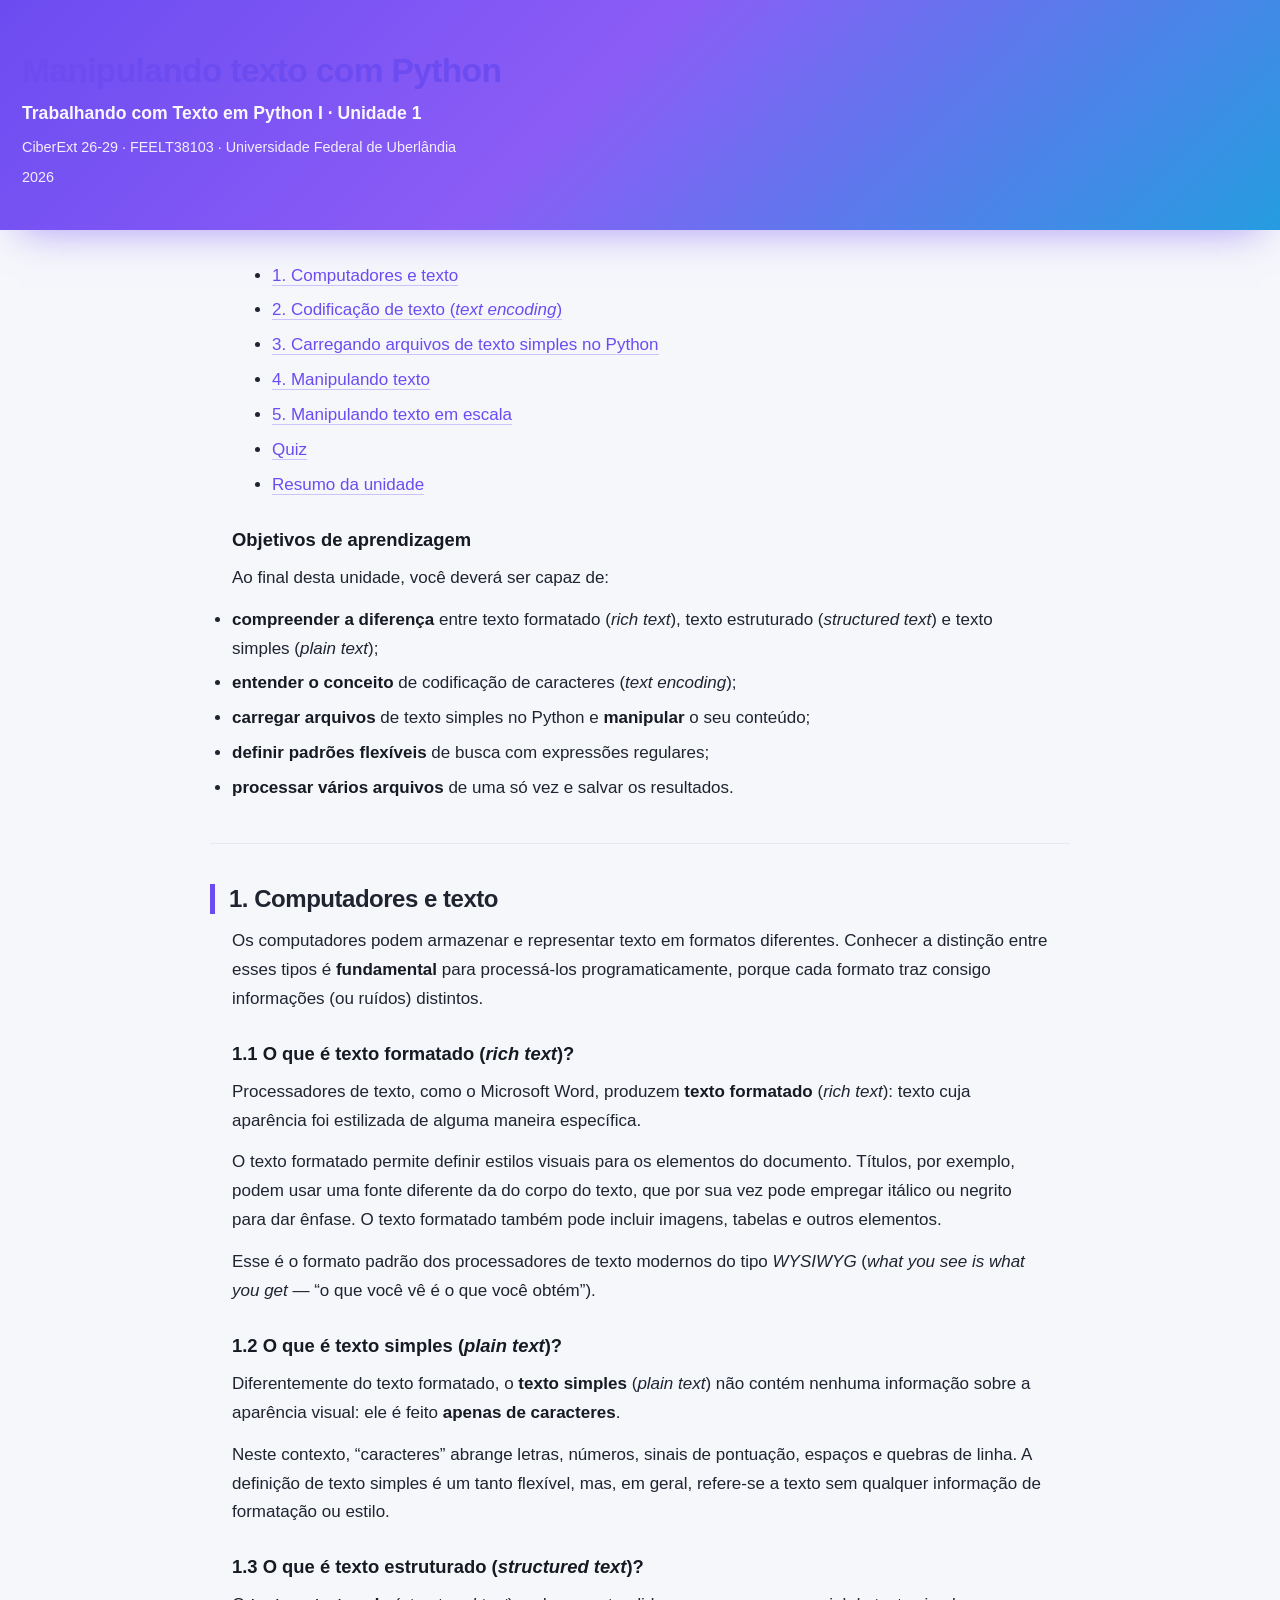
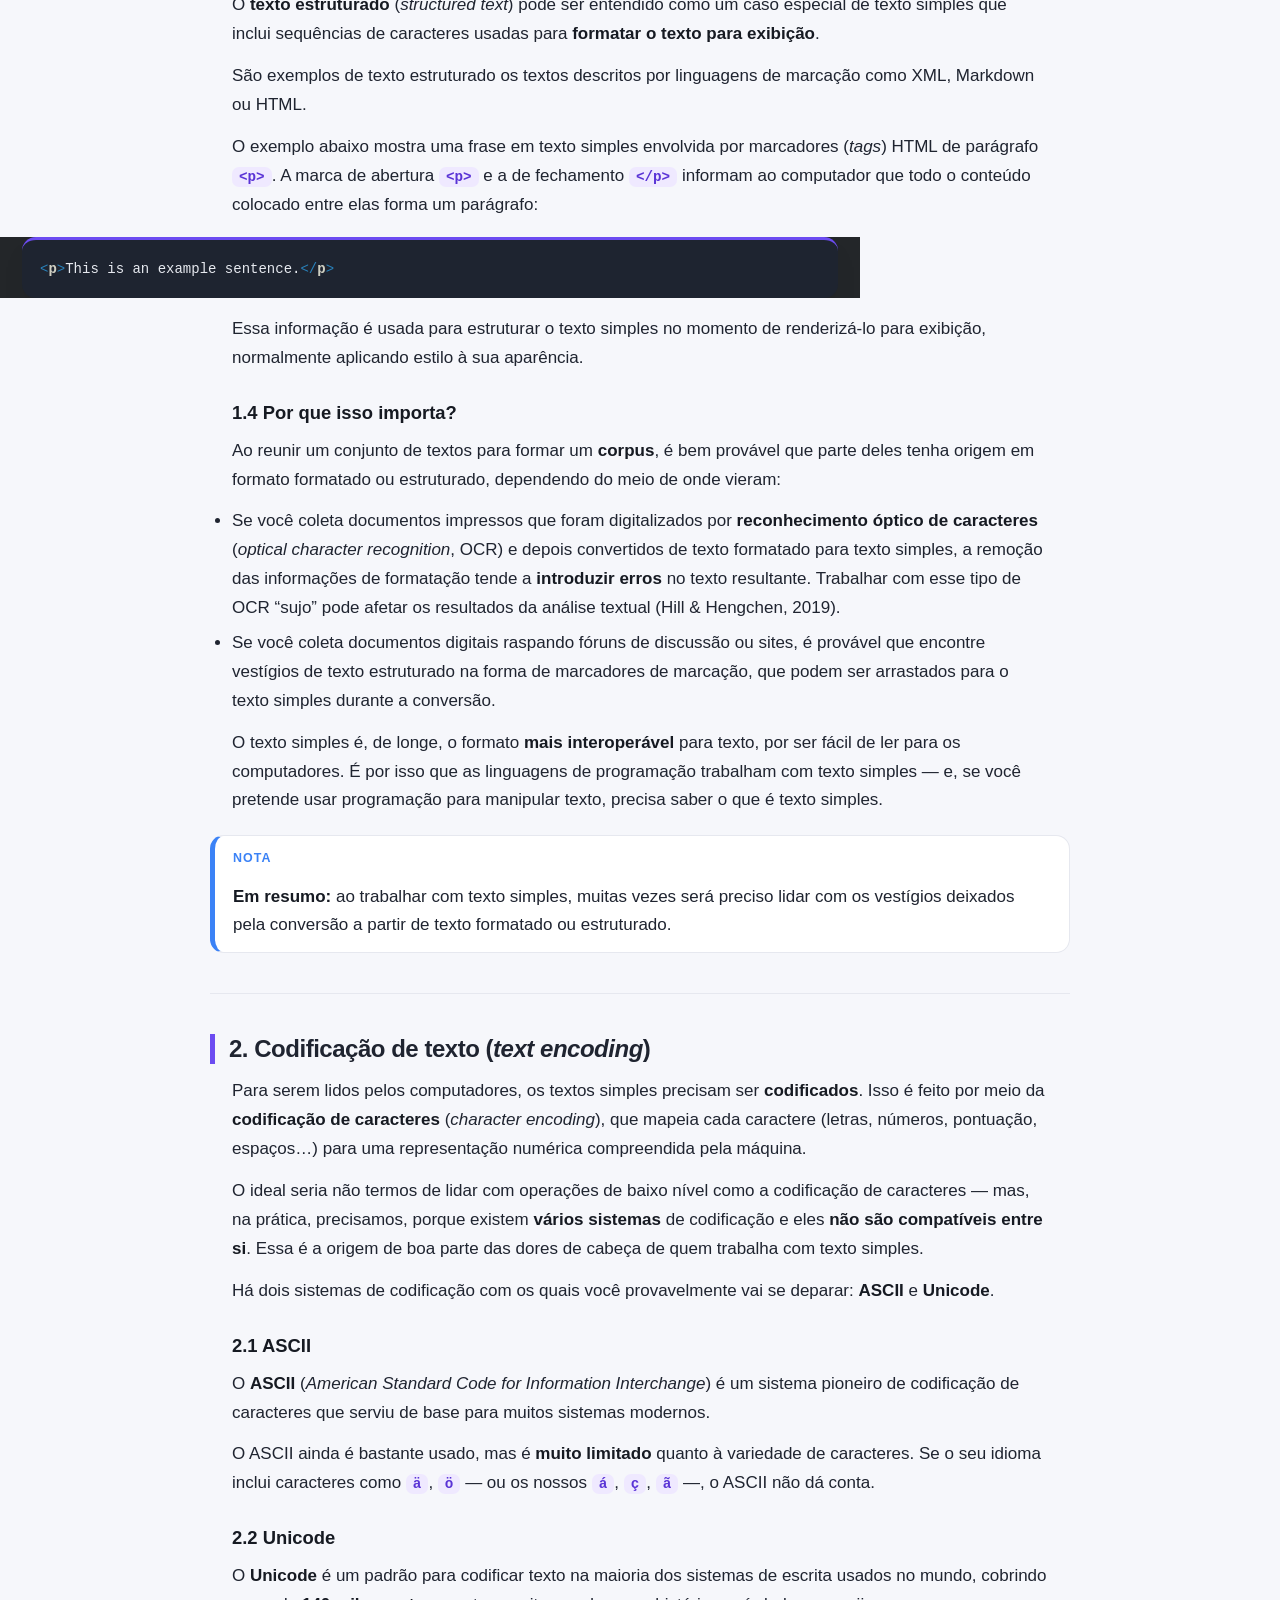
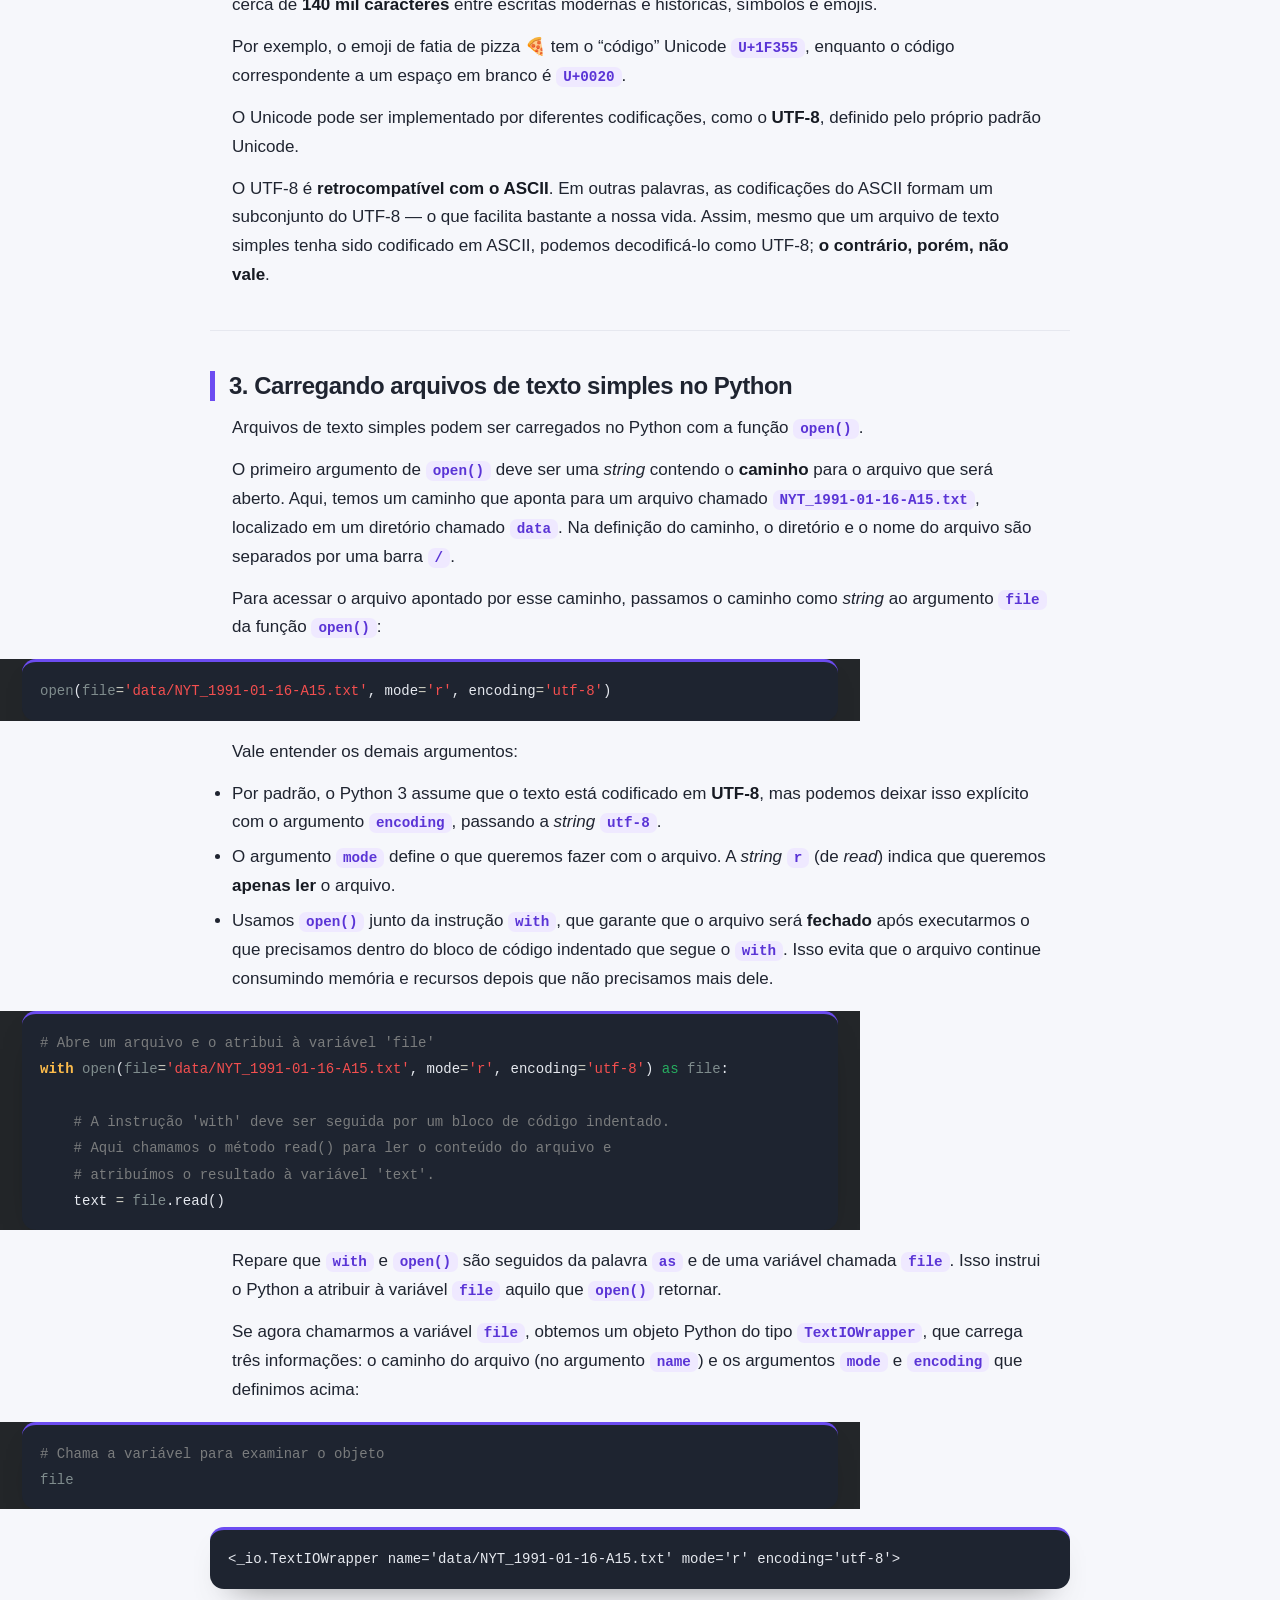
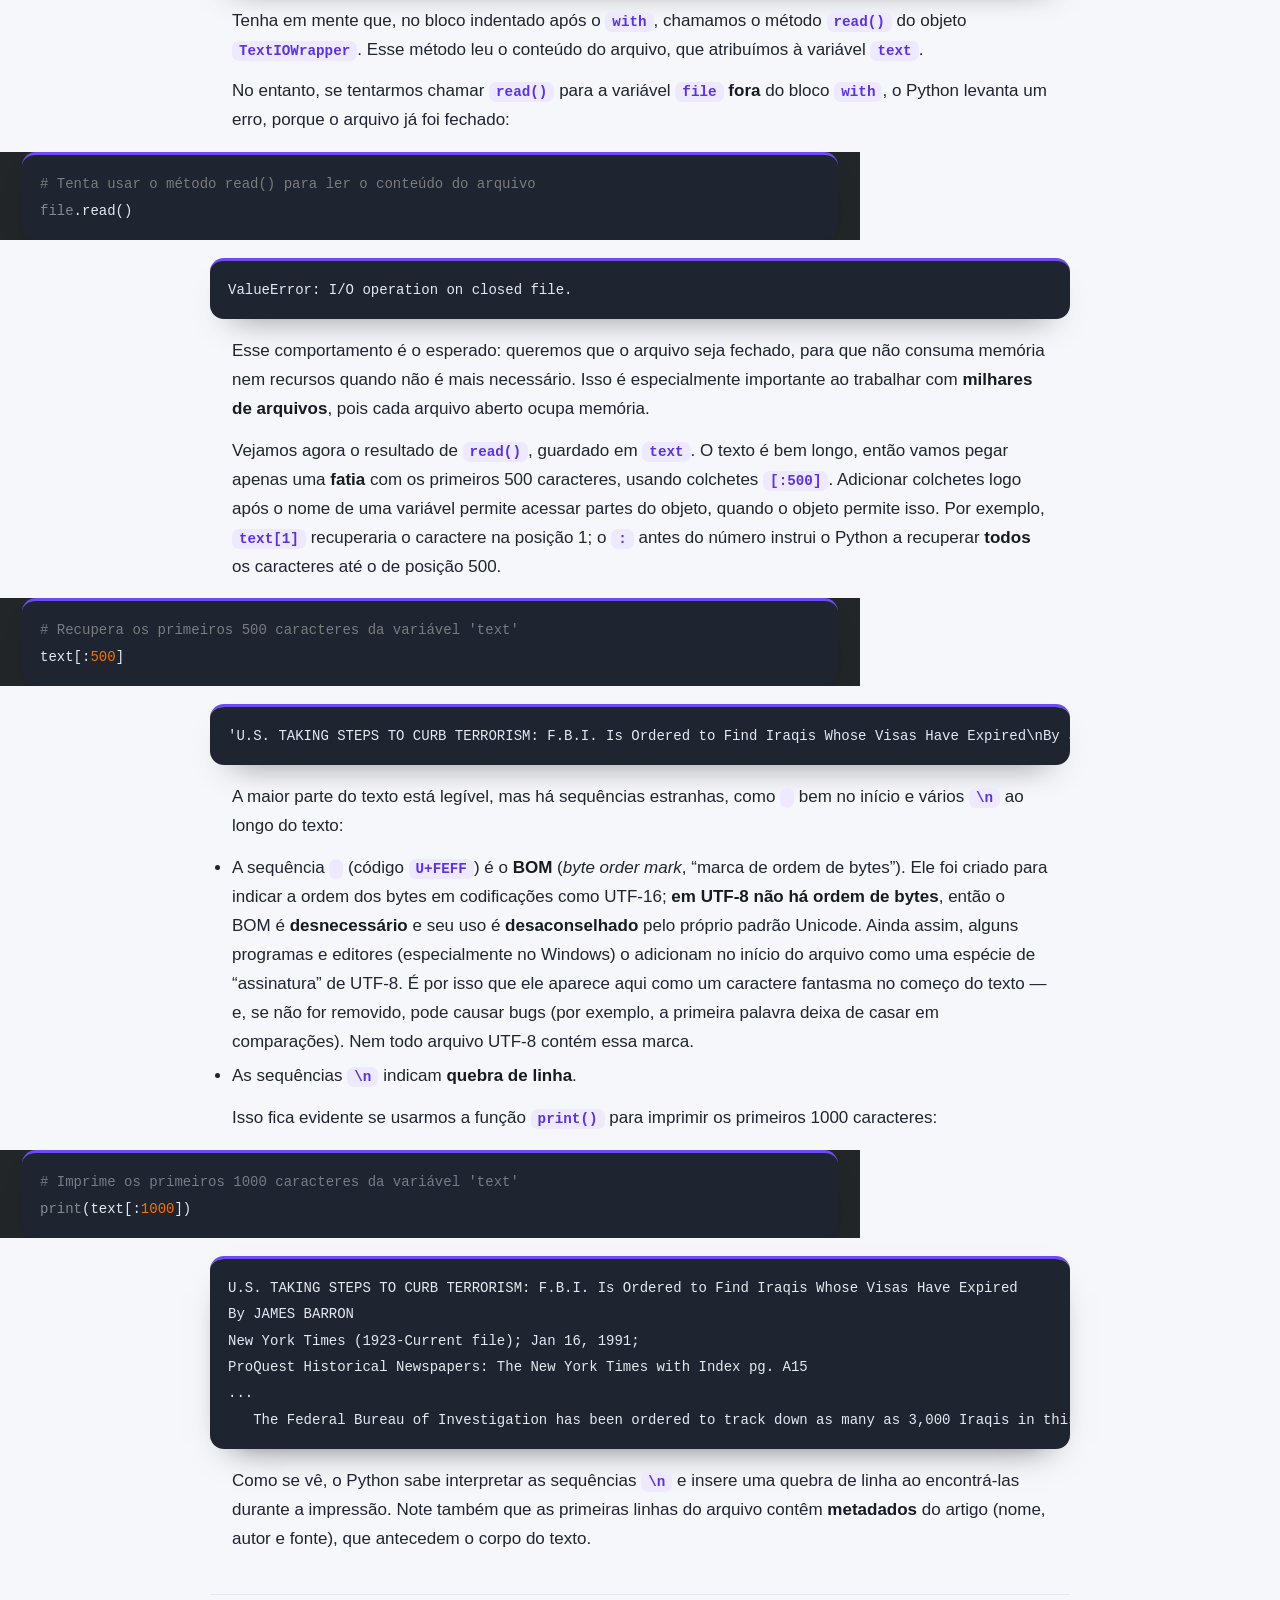
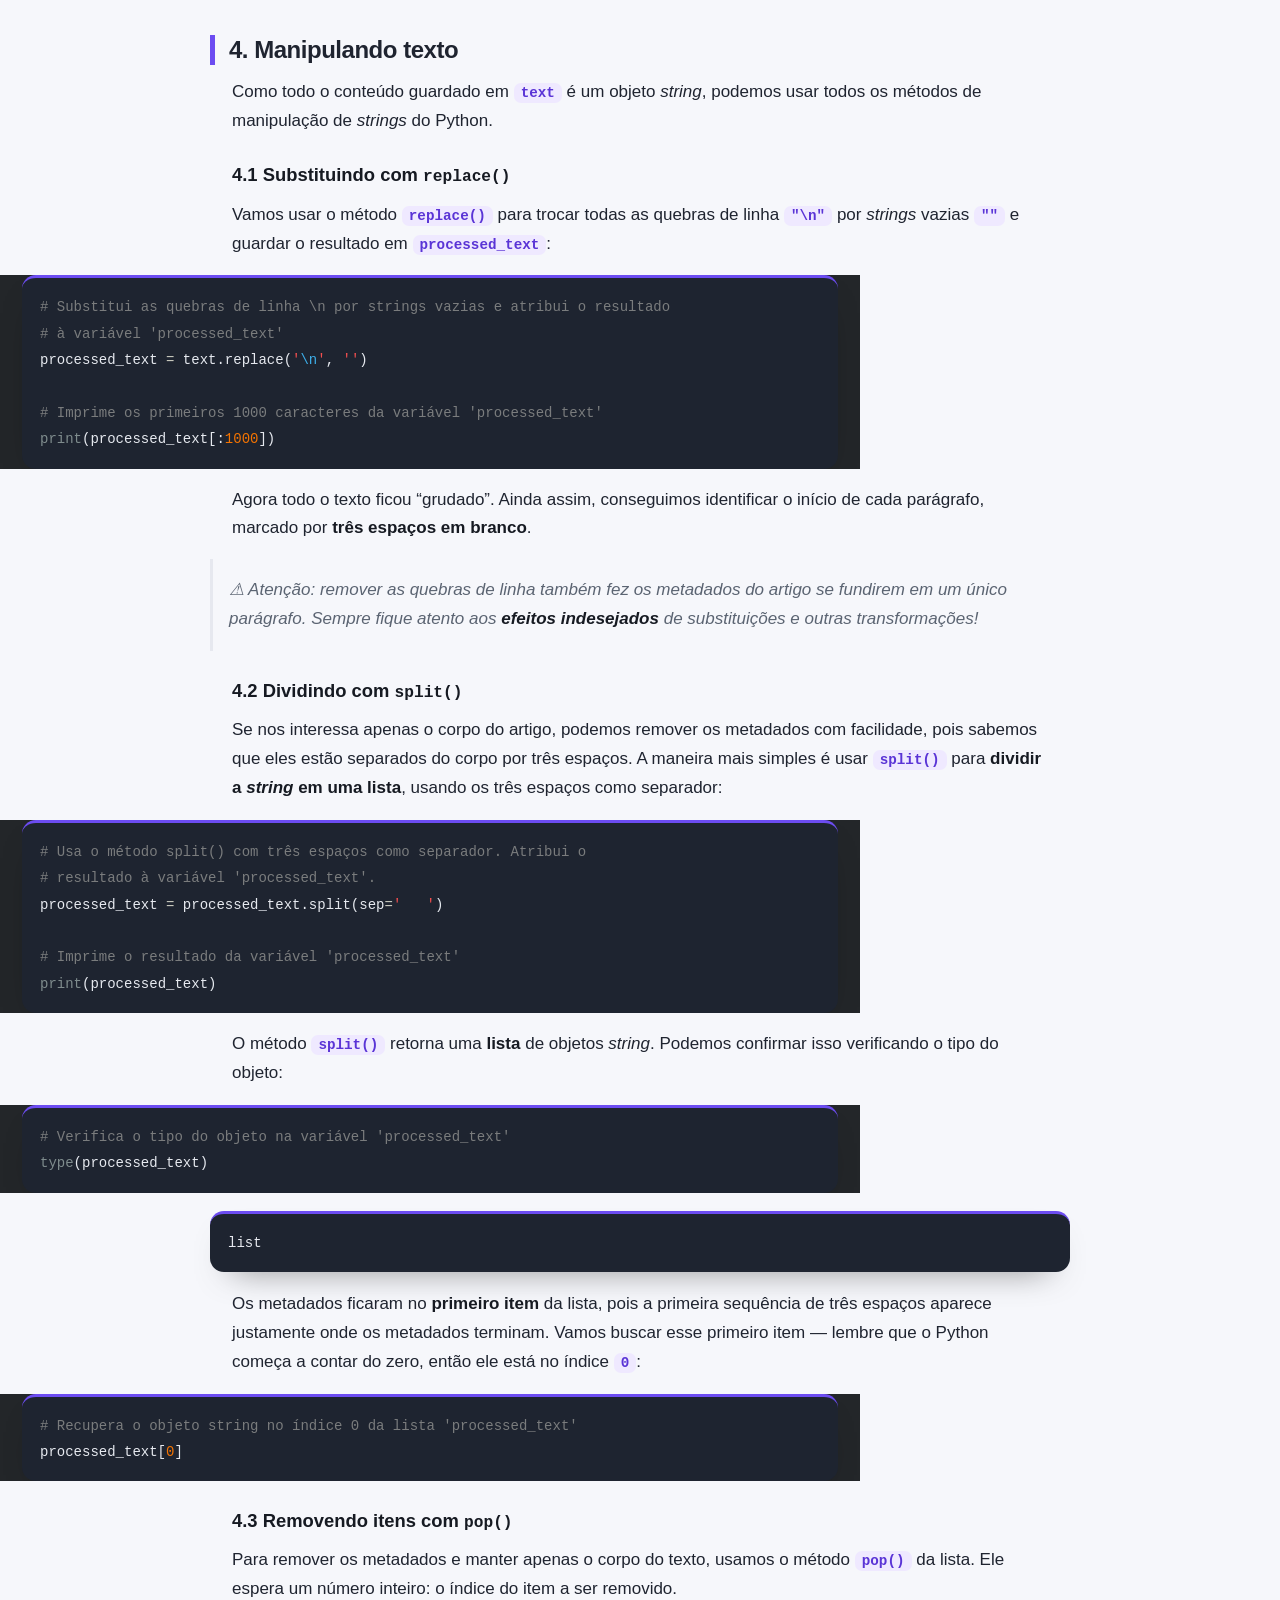
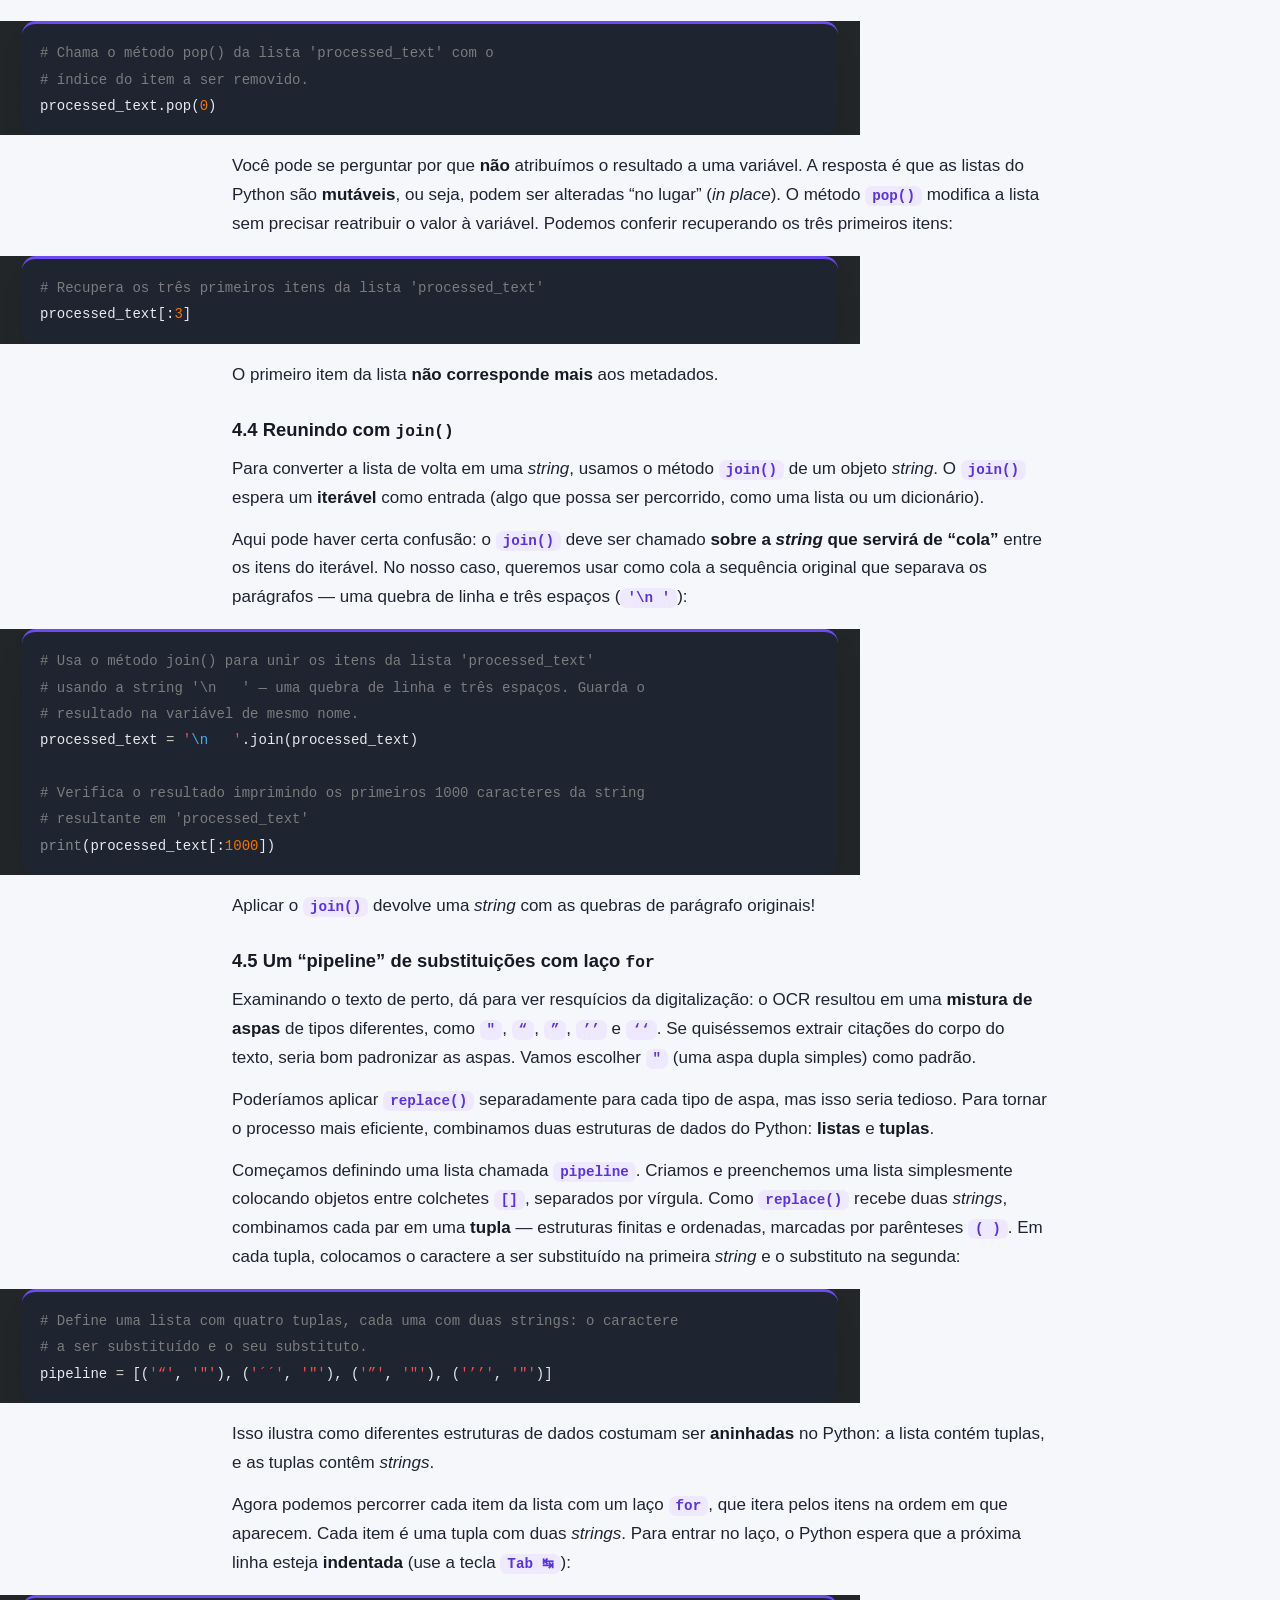
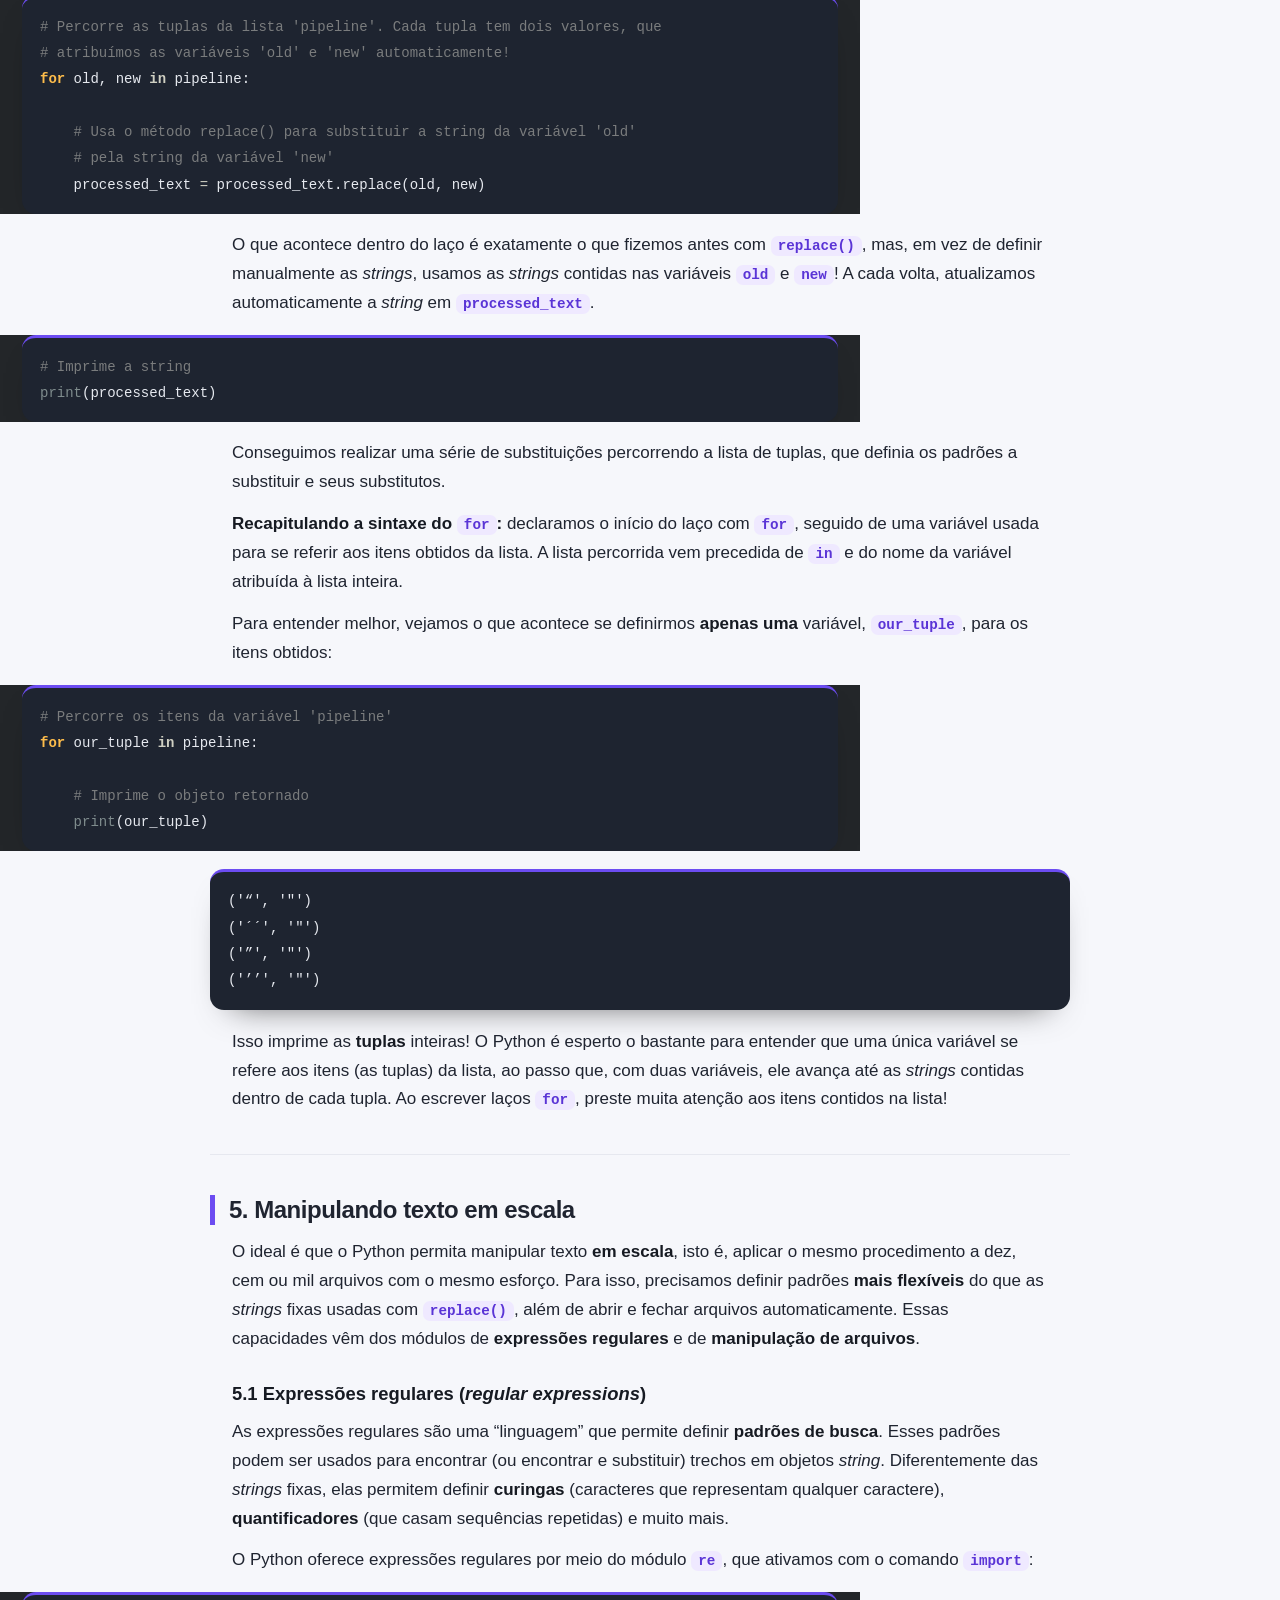
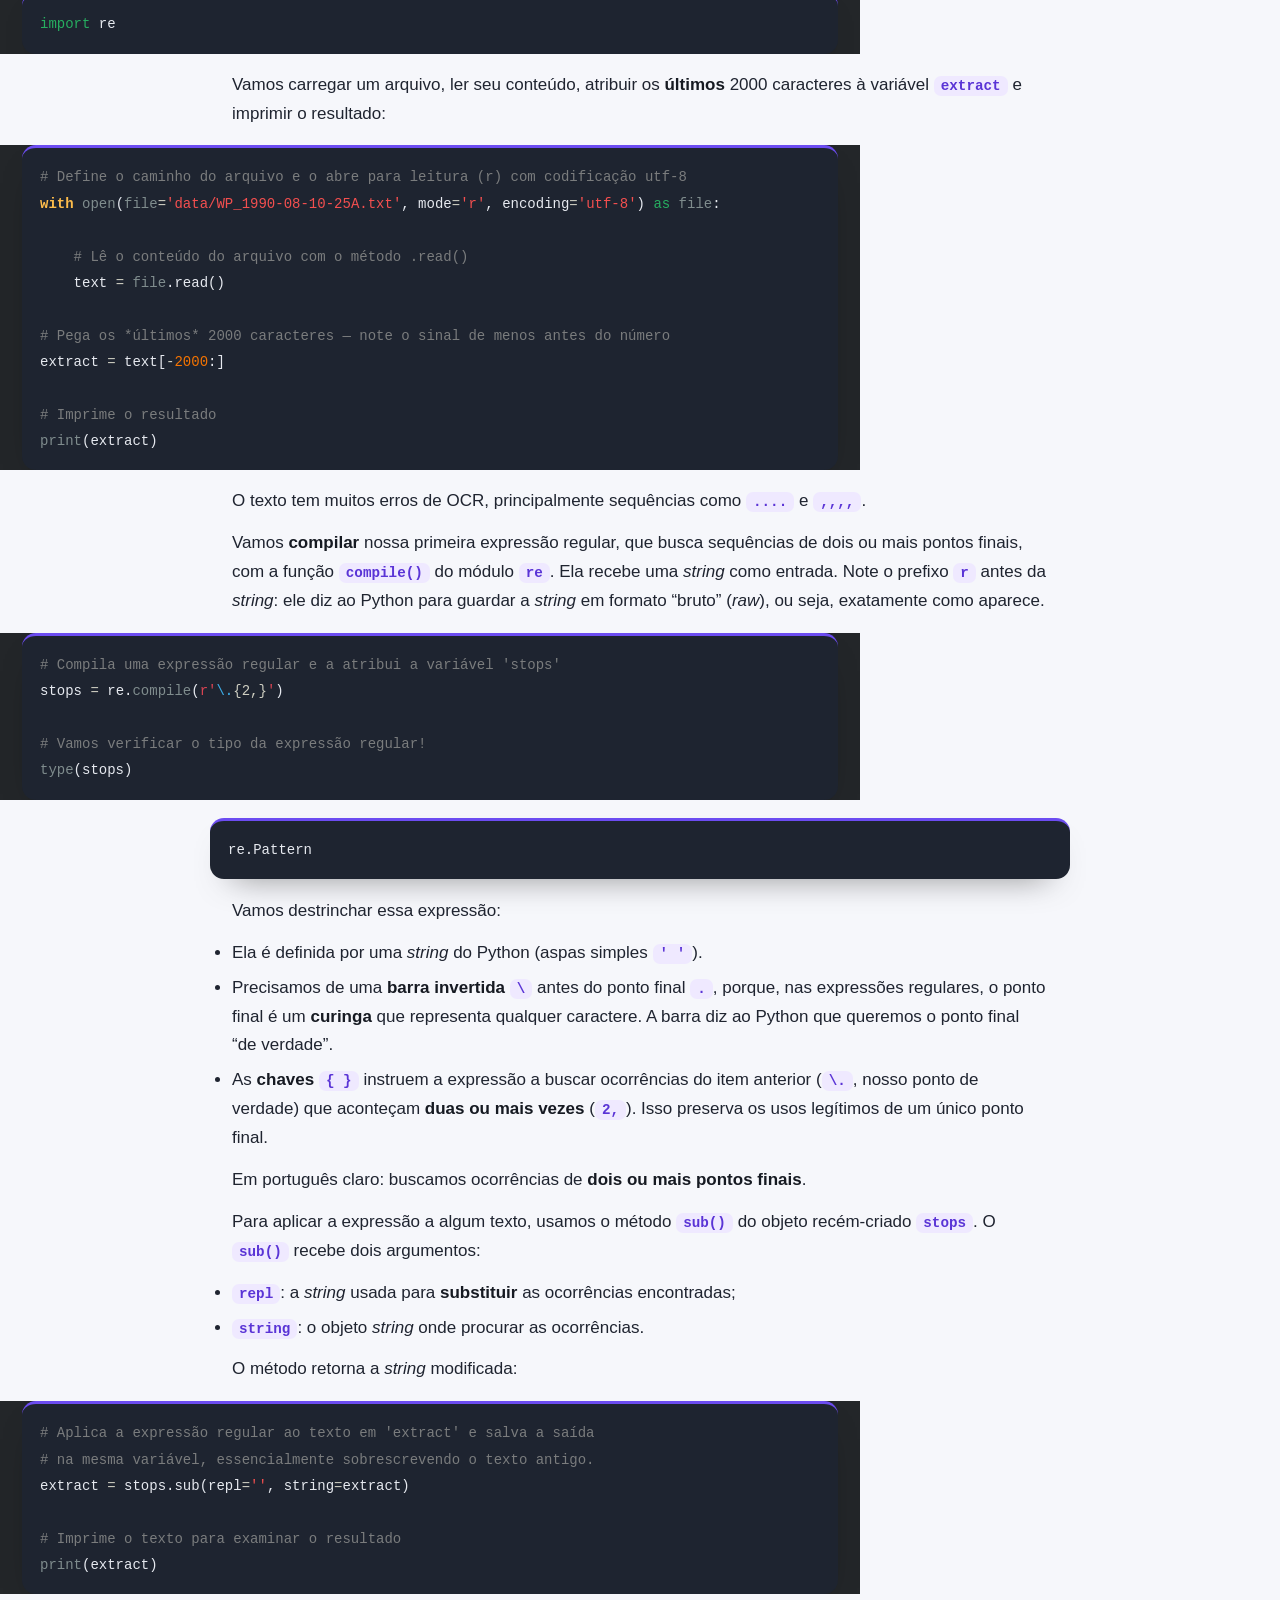
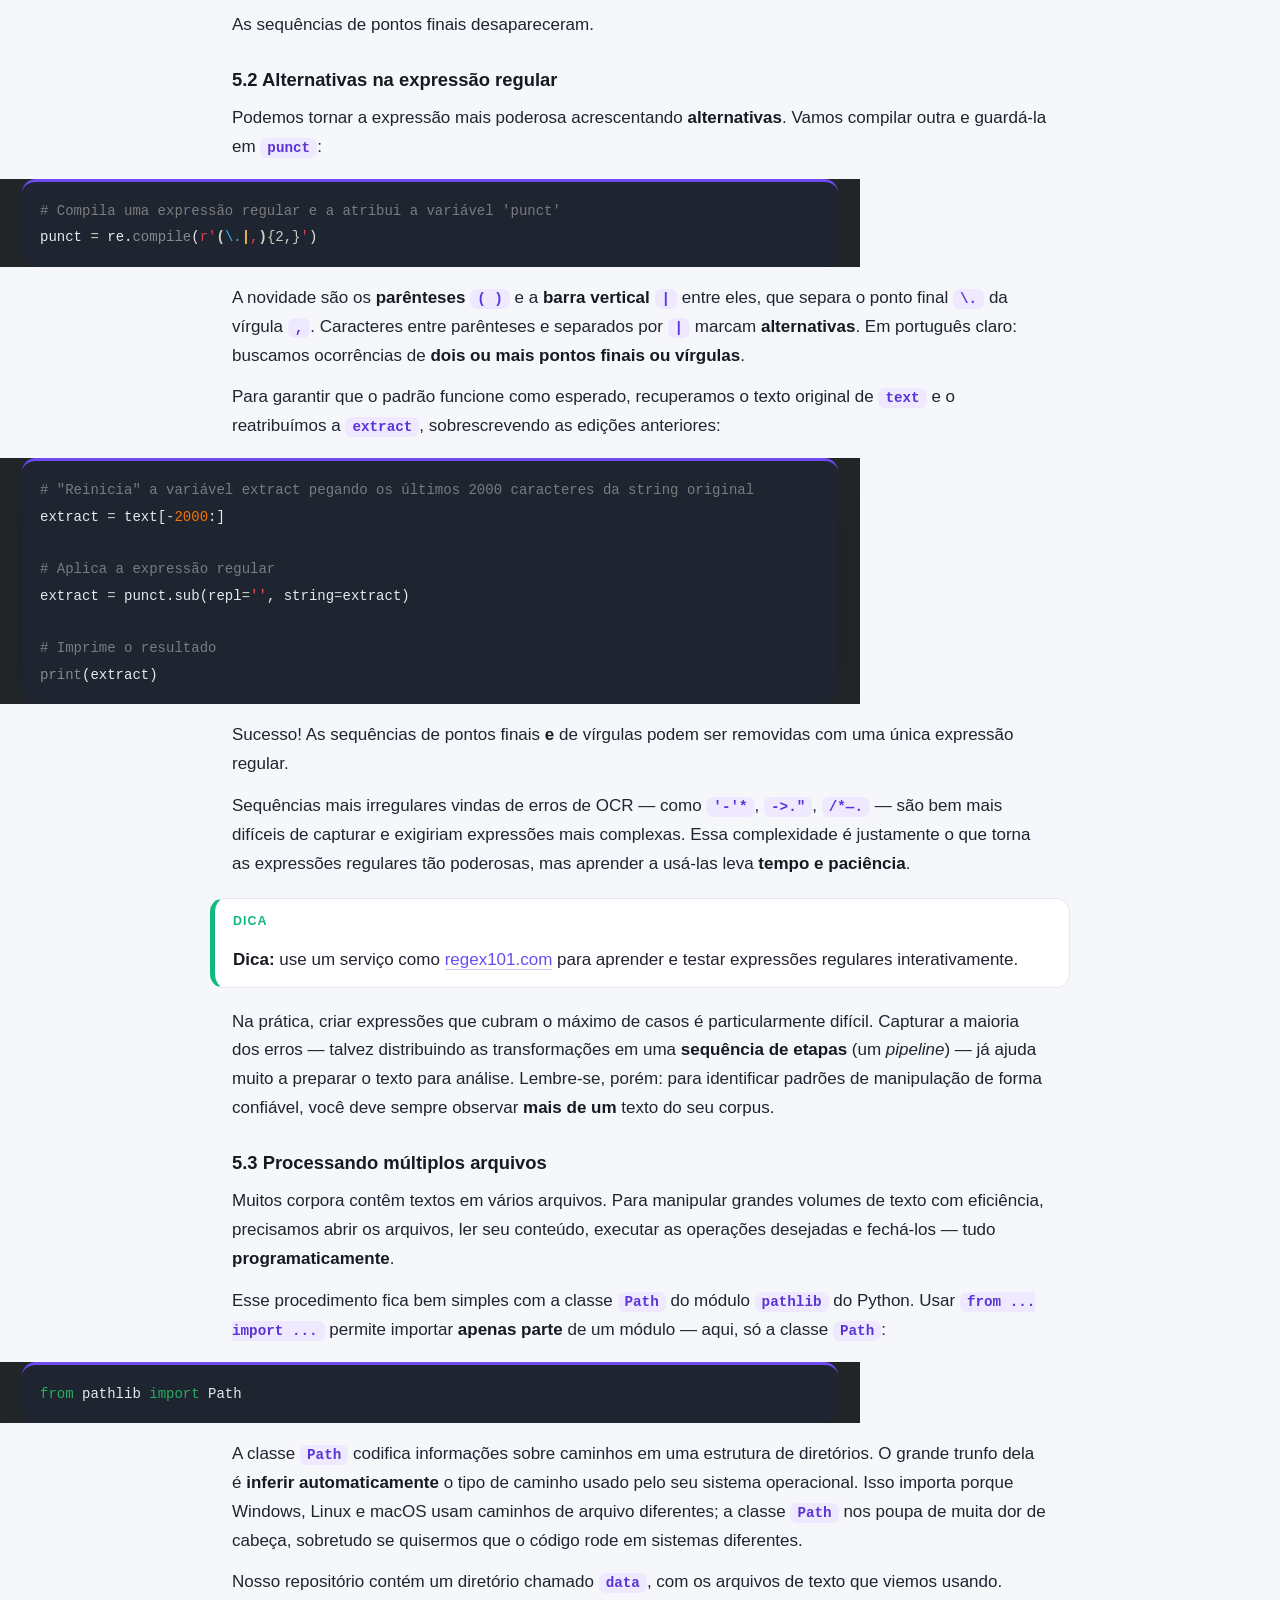
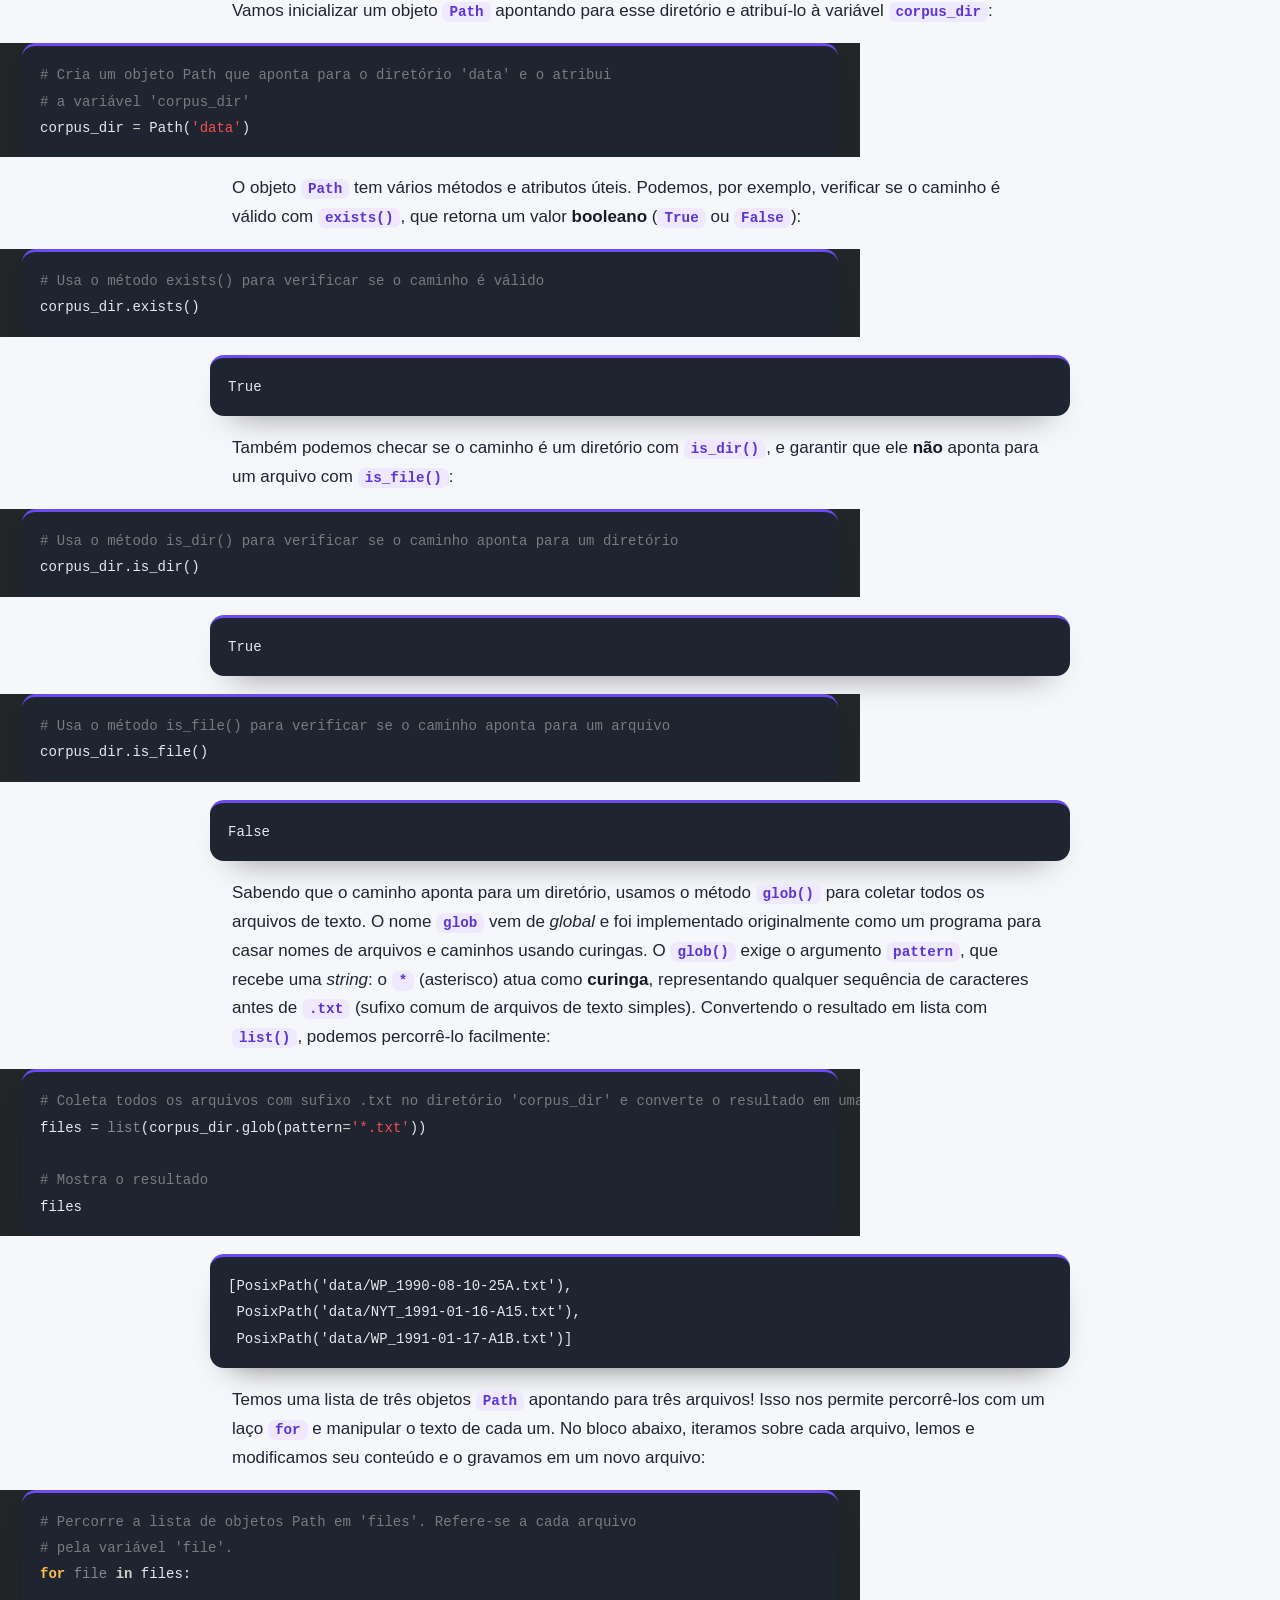
==== commit f01aee57: "Revisao (itens 1-7): BOM, LICENSE, README, acentos nos comentarios - U1: corrige a explicacao do BOM" ====
--- a/Unidade-1/unidade1_manipulando_texto.html
+++ b/Unidade-1/unidade1_manipulando_texto.html
@@ -401,9 +401,18 @@
 como <code>﻿</code> bem no início e vários <code>\n</code> ao longo do
 texto:</p>
 <ul>
-<li>A sequência <code>﻿</code> é apenas uma declaração explícita (uma
-“assinatura”) de que o arquivo foi codificado em UTF‑8. Nem todo arquivo
-UTF‑8 contém essa sequência.</li>
+<li>A sequência <code>﻿</code> (código <code>U+FEFF</code>) é o
+<strong>BOM</strong> (<em>byte order mark</em>, “marca de ordem de
+bytes”). Ele foi criado para indicar a ordem dos bytes em codificações
+como UTF‑16; <strong>em UTF‑8 não há ordem de bytes</strong>, então o
+BOM é <strong>desnecessário</strong> e seu uso é
+<strong>desaconselhado</strong> pelo próprio padrão Unicode. Ainda
+assim, alguns programas e editores (especialmente no Windows) o
+adicionam no início do arquivo como uma espécie de “assinatura” de
+UTF‑8. É por isso que ele aparece aqui como um caractere fantasma no
+começo do texto — e, se não for removido, pode causar bugs (por exemplo,
+a primeira palavra deixa de casar em comparações). Nem todo arquivo
+UTF‑8 contém essa marca.</li>
 <li>As sequências <code>\n</code> indicam <strong>quebra de
 linha</strong>.</li>
 </ul>
@@ -531,7 +540,7 @@
 parênteses <code>( )</code>. Em cada tupla, colocamos o caractere a ser
 substituído na primeira <em>string</em> e o substituto na segunda:</p>
 <div class="sourceCode" id="cb20"><pre class="sourceCode python"><code class="sourceCode python"><span id="cb20-1"><a href="#cb20-1" aria-hidden="true" tabindex="-1"></a><span class="co"># Define uma lista com quatro tuplas, cada uma com duas strings: o caractere</span></span>
-<span id="cb20-2"><a href="#cb20-2" aria-hidden="true" tabindex="-1"></a><span class="co"># a ser substituido e o seu substituto.</span></span>
+<span id="cb20-2"><a href="#cb20-2" aria-hidden="true" tabindex="-1"></a><span class="co"># a ser substituído e o seu substituto.</span></span>
 <span id="cb20-3"><a href="#cb20-3" aria-hidden="true" tabindex="-1"></a>pipeline <span class="op">=</span> [(<span class="st">&#39;“&#39;</span>, <span class="st">&#39;&quot;&#39;</span>), (<span class="st">&#39;´´&#39;</span>, <span class="st">&#39;&quot;&#39;</span>), (<span class="st">&#39;”&#39;</span>, <span class="st">&#39;&quot;&#39;</span>), (<span class="st">&#39;’’&#39;</span>, <span class="st">&#39;&quot;&#39;</span>)]</span></code></pre></div>
 <p>Isso ilustra como diferentes estruturas de dados costumam ser
 <strong>aninhadas</strong> no Python: a lista contém tuplas, e as tuplas
@@ -542,11 +551,11 @@
 Python espera que a próxima linha esteja <strong>indentada</strong> (use
 a tecla <code>Tab ↹</code>):</p>
 <div class="sourceCode" id="cb21"><pre class="sourceCode python"><code class="sourceCode python"><span id="cb21-1"><a href="#cb21-1" aria-hidden="true" tabindex="-1"></a><span class="co"># Percorre as tuplas da lista &#39;pipeline&#39;. Cada tupla tem dois valores, que</span></span>
-<span id="cb21-2"><a href="#cb21-2" aria-hidden="true" tabindex="-1"></a><span class="co"># atribuimos as variaveis &#39;old&#39; e &#39;new&#39; automaticamente!</span></span>
+<span id="cb21-2"><a href="#cb21-2" aria-hidden="true" tabindex="-1"></a><span class="co"># atribuímos as variáveis &#39;old&#39; e &#39;new&#39; automaticamente!</span></span>
 <span id="cb21-3"><a href="#cb21-3" aria-hidden="true" tabindex="-1"></a><span class="cf">for</span> old, new <span class="kw">in</span> pipeline:</span>
 <span id="cb21-4"><a href="#cb21-4" aria-hidden="true" tabindex="-1"></a></span>
-<span id="cb21-5"><a href="#cb21-5" aria-hidden="true" tabindex="-1"></a>    <span class="co"># Usa o metodo replace() para substituir a string da variavel &#39;old&#39;</span></span>
-<span id="cb21-6"><a href="#cb21-6" aria-hidden="true" tabindex="-1"></a>    <span class="co"># pela string da variavel &#39;new&#39;</span></span>
+<span id="cb21-5"><a href="#cb21-5" aria-hidden="true" tabindex="-1"></a>    <span class="co"># Usa o método replace() para substituir a string da variável &#39;old&#39;</span></span>
+<span id="cb21-6"><a href="#cb21-6" aria-hidden="true" tabindex="-1"></a>    <span class="co"># pela string da variável &#39;new&#39;</span></span>
 <span id="cb21-7"><a href="#cb21-7" aria-hidden="true" tabindex="-1"></a>    processed_text <span class="op">=</span> processed_text.replace(old, new)</span></code></pre></div>
 <p>O que acontece dentro do laço é exatamente o que fizemos antes com
 <code>replace()</code>, mas, em vez de definir manualmente as
@@ -565,7 +574,7 @@
 <p>Para entender melhor, vejamos o que acontece se definirmos
 <strong>apenas uma</strong> variável, <code>our_tuple</code>, para os
 itens obtidos:</p>
-<div class="sourceCode" id="cb23"><pre class="sourceCode python"><code class="sourceCode python"><span id="cb23-1"><a href="#cb23-1" aria-hidden="true" tabindex="-1"></a><span class="co"># Percorre os itens da variavel &#39;pipeline&#39;</span></span>
+<div class="sourceCode" id="cb23"><pre class="sourceCode python"><code class="sourceCode python"><span id="cb23-1"><a href="#cb23-1" aria-hidden="true" tabindex="-1"></a><span class="co"># Percorre os itens da variável &#39;pipeline&#39;</span></span>
 <span id="cb23-2"><a href="#cb23-2" aria-hidden="true" tabindex="-1"></a><span class="cf">for</span> our_tuple <span class="kw">in</span> pipeline:</span>
 <span id="cb23-3"><a href="#cb23-3" aria-hidden="true" tabindex="-1"></a></span>
 <span id="cb23-4"><a href="#cb23-4" aria-hidden="true" tabindex="-1"></a>    <span class="co"># Imprime o objeto retornado</span></span>
@@ -603,13 +612,13 @@
 <p>Vamos carregar um arquivo, ler seu conteúdo, atribuir os
 <strong>últimos</strong> 2000 caracteres à variável <code>extract</code>
 e imprimir o resultado:</p>
-<div class="sourceCode" id="cb26"><pre class="sourceCode python"><code class="sourceCode python"><span id="cb26-1"><a href="#cb26-1" aria-hidden="true" tabindex="-1"></a><span class="co"># Define o caminho do arquivo e o abre para leitura (r) com codificacao utf-8</span></span>
+<div class="sourceCode" id="cb26"><pre class="sourceCode python"><code class="sourceCode python"><span id="cb26-1"><a href="#cb26-1" aria-hidden="true" tabindex="-1"></a><span class="co"># Define o caminho do arquivo e o abre para leitura (r) com codificação utf-8</span></span>
 <span id="cb26-2"><a href="#cb26-2" aria-hidden="true" tabindex="-1"></a><span class="cf">with</span> <span class="bu">open</span>(<span class="bu">file</span><span class="op">=</span><span class="st">&#39;data/WP_1990-08-10-25A.txt&#39;</span>, mode<span class="op">=</span><span class="st">&#39;r&#39;</span>, encoding<span class="op">=</span><span class="st">&#39;utf-8&#39;</span>) <span class="im">as</span> <span class="bu">file</span>:</span>
 <span id="cb26-3"><a href="#cb26-3" aria-hidden="true" tabindex="-1"></a></span>
-<span id="cb26-4"><a href="#cb26-4" aria-hidden="true" tabindex="-1"></a>    <span class="co"># Le o conteudo do arquivo com o metodo .read()</span></span>
+<span id="cb26-4"><a href="#cb26-4" aria-hidden="true" tabindex="-1"></a>    <span class="co"># Lê o conteúdo do arquivo com o método .read()</span></span>
 <span id="cb26-5"><a href="#cb26-5" aria-hidden="true" tabindex="-1"></a>    text <span class="op">=</span> <span class="bu">file</span>.read()</span>
 <span id="cb26-6"><a href="#cb26-6" aria-hidden="true" tabindex="-1"></a></span>
-<span id="cb26-7"><a href="#cb26-7" aria-hidden="true" tabindex="-1"></a><span class="co"># Pega os *ultimos* 2000 caracteres — note o sinal de menos antes do numero</span></span>
+<span id="cb26-7"><a href="#cb26-7" aria-hidden="true" tabindex="-1"></a><span class="co"># Pega os *últimos* 2000 caracteres — note o sinal de menos antes do número</span></span>
 <span id="cb26-8"><a href="#cb26-8" aria-hidden="true" tabindex="-1"></a>extract <span class="op">=</span> text[<span class="op">-</span><span class="dv">2000</span>:]</span>
 <span id="cb26-9"><a href="#cb26-9" aria-hidden="true" tabindex="-1"></a></span>
 <span id="cb26-10"><a href="#cb26-10" aria-hidden="true" tabindex="-1"></a><span class="co"># Imprime o resultado</span></span>
@@ -622,10 +631,10 @@
 <em>string</em> como entrada. Note o prefixo <code>r</code> antes da
 <em>string</em>: ele diz ao Python para guardar a <em>string</em> em
 formato “bruto” (<em>raw</em>), ou seja, exatamente como aparece.</p>
-<div class="sourceCode" id="cb27"><pre class="sourceCode python"><code class="sourceCode python"><span id="cb27-1"><a href="#cb27-1" aria-hidden="true" tabindex="-1"></a><span class="co"># Compila uma expressao regular e a atribui a variavel &#39;stops&#39;</span></span>
+<div class="sourceCode" id="cb27"><pre class="sourceCode python"><code class="sourceCode python"><span id="cb27-1"><a href="#cb27-1" aria-hidden="true" tabindex="-1"></a><span class="co"># Compila uma expressão regular e a atribui a variável &#39;stops&#39;</span></span>
 <span id="cb27-2"><a href="#cb27-2" aria-hidden="true" tabindex="-1"></a>stops <span class="op">=</span> re.<span class="bu">compile</span>(<span class="vs">r&#39;</span><span class="ch">\.</span><span class="op">{2,}</span><span class="vs">&#39;</span>)</span>
 <span id="cb27-3"><a href="#cb27-3" aria-hidden="true" tabindex="-1"></a></span>
-<span id="cb27-4"><a href="#cb27-4" aria-hidden="true" tabindex="-1"></a><span class="co"># Vamos verificar o tipo da expressao regular!</span></span>
+<span id="cb27-4"><a href="#cb27-4" aria-hidden="true" tabindex="-1"></a><span class="co"># Vamos verificar o tipo da expressão regular!</span></span>
 <span id="cb27-5"><a href="#cb27-5" aria-hidden="true" tabindex="-1"></a><span class="bu">type</span>(stops)</span></code></pre></div>
 <pre class="text"><code>re.Pattern</code></pre>
 <p>Vamos destrinchar essa expressão:</p>
@@ -655,8 +664,8 @@
 ocorrências.</li>
 </ul>
 <p>O método retorna a <em>string</em> modificada:</p>
-<div class="sourceCode" id="cb29"><pre class="sourceCode python"><code class="sourceCode python"><span id="cb29-1"><a href="#cb29-1" aria-hidden="true" tabindex="-1"></a><span class="co"># Aplica a expressao regular ao texto em &#39;extract&#39; e salva a saida</span></span>
-<span id="cb29-2"><a href="#cb29-2" aria-hidden="true" tabindex="-1"></a><span class="co"># na mesma variavel, essencialmente sobrescrevendo o texto antigo.</span></span>
+<div class="sourceCode" id="cb29"><pre class="sourceCode python"><code class="sourceCode python"><span id="cb29-1"><a href="#cb29-1" aria-hidden="true" tabindex="-1"></a><span class="co"># Aplica a expressão regular ao texto em &#39;extract&#39; e salva a saída</span></span>
+<span id="cb29-2"><a href="#cb29-2" aria-hidden="true" tabindex="-1"></a><span class="co"># na mesma variável, essencialmente sobrescrevendo o texto antigo.</span></span>
 <span id="cb29-3"><a href="#cb29-3" aria-hidden="true" tabindex="-1"></a>extract <span class="op">=</span> stops.sub(repl<span class="op">=</span><span class="st">&#39;&#39;</span>, string<span class="op">=</span>extract)</span>
 <span id="cb29-4"><a href="#cb29-4" aria-hidden="true" tabindex="-1"></a></span>
 <span id="cb29-5"><a href="#cb29-5" aria-hidden="true" tabindex="-1"></a><span class="co"># Imprime o texto para examinar o resultado</span></span>
@@ -667,7 +676,7 @@
 <p>Podemos tornar a expressão mais poderosa acrescentando
 <strong>alternativas</strong>. Vamos compilar outra e guardá‑la em
 <code>punct</code>:</p>
-<div class="sourceCode" id="cb30"><pre class="sourceCode python"><code class="sourceCode python"><span id="cb30-1"><a href="#cb30-1" aria-hidden="true" tabindex="-1"></a><span class="co"># Compila uma expressao regular e a atribui a variavel &#39;punct&#39;</span></span>
+<div class="sourceCode" id="cb30"><pre class="sourceCode python"><code class="sourceCode python"><span id="cb30-1"><a href="#cb30-1" aria-hidden="true" tabindex="-1"></a><span class="co"># Compila uma expressão regular e a atribui a variável &#39;punct&#39;</span></span>
 <span id="cb30-2"><a href="#cb30-2" aria-hidden="true" tabindex="-1"></a>punct <span class="op">=</span> re.<span class="bu">compile</span>(<span class="vs">r&#39;</span><span class="kw">(</span><span class="ch">\.</span><span class="cf">|</span><span class="vs">,</span><span class="kw">)</span><span class="op">{2,}</span><span class="vs">&#39;</span>)</span></code></pre></div>
 <p>A novidade são os <strong>parênteses</strong> <code>( )</code> e a
 <strong>barra vertical</strong> <code>|</code> entre eles, que separa o
@@ -678,10 +687,10 @@
 <p>Para garantir que o padrão funcione como esperado, recuperamos o
 texto original de <code>text</code> e o reatribuímos a
 <code>extract</code>, sobrescrevendo as edições anteriores:</p>
-<div class="sourceCode" id="cb31"><pre class="sourceCode python"><code class="sourceCode python"><span id="cb31-1"><a href="#cb31-1" aria-hidden="true" tabindex="-1"></a><span class="co"># &quot;Reinicia&quot; a variavel extract pegando os ultimos 2000 caracteres da string original</span></span>
+<div class="sourceCode" id="cb31"><pre class="sourceCode python"><code class="sourceCode python"><span id="cb31-1"><a href="#cb31-1" aria-hidden="true" tabindex="-1"></a><span class="co"># &quot;Reinicia&quot; a variável extract pegando os últimos 2000 caracteres da string original</span></span>
 <span id="cb31-2"><a href="#cb31-2" aria-hidden="true" tabindex="-1"></a>extract <span class="op">=</span> text[<span class="op">-</span><span class="dv">2000</span>:]</span>
 <span id="cb31-3"><a href="#cb31-3" aria-hidden="true" tabindex="-1"></a></span>
-<span id="cb31-4"><a href="#cb31-4" aria-hidden="true" tabindex="-1"></a><span class="co"># Aplica a expressao regular</span></span>
+<span id="cb31-4"><a href="#cb31-4" aria-hidden="true" tabindex="-1"></a><span class="co"># Aplica a expressão regular</span></span>
 <span id="cb31-5"><a href="#cb31-5" aria-hidden="true" tabindex="-1"></a>extract <span class="op">=</span> punct.sub(repl<span class="op">=</span><span class="st">&#39;&#39;</span>, string<span class="op">=</span>extract)</span>
 <span id="cb31-6"><a href="#cb31-6" aria-hidden="true" tabindex="-1"></a></span>
 <span id="cb31-7"><a href="#cb31-7" aria-hidden="true" tabindex="-1"></a><span class="co"># Imprime o resultado</span></span>
@@ -727,23 +736,23 @@
 os arquivos de texto que viemos usando. Vamos inicializar um objeto
 <code>Path</code> apontando para esse diretório e atribuí‑lo à variável
 <code>corpus_dir</code>:</p>
-<div class="sourceCode" id="cb33"><pre class="sourceCode python"><code class="sourceCode python"><span id="cb33-1"><a href="#cb33-1" aria-hidden="true" tabindex="-1"></a><span class="co"># Cria um objeto Path que aponta para o diretorio &#39;data&#39; e o atribui</span></span>
-<span id="cb33-2"><a href="#cb33-2" aria-hidden="true" tabindex="-1"></a><span class="co"># a variavel &#39;corpus_dir&#39;</span></span>
+<div class="sourceCode" id="cb33"><pre class="sourceCode python"><code class="sourceCode python"><span id="cb33-1"><a href="#cb33-1" aria-hidden="true" tabindex="-1"></a><span class="co"># Cria um objeto Path que aponta para o diretório &#39;data&#39; e o atribui</span></span>
+<span id="cb33-2"><a href="#cb33-2" aria-hidden="true" tabindex="-1"></a><span class="co"># a variável &#39;corpus_dir&#39;</span></span>
 <span id="cb33-3"><a href="#cb33-3" aria-hidden="true" tabindex="-1"></a>corpus_dir <span class="op">=</span> Path(<span class="st">&#39;data&#39;</span>)</span></code></pre></div>
 <p>O objeto <code>Path</code> tem vários métodos e atributos úteis.
 Podemos, por exemplo, verificar se o caminho é válido com
 <code>exists()</code>, que retorna um valor <strong>booleano</strong>
 (<code>True</code> ou <code>False</code>):</p>
-<div class="sourceCode" id="cb34"><pre class="sourceCode python"><code class="sourceCode python"><span id="cb34-1"><a href="#cb34-1" aria-hidden="true" tabindex="-1"></a><span class="co"># Usa o metodo exists() para verificar se o caminho e valido</span></span>
+<div class="sourceCode" id="cb34"><pre class="sourceCode python"><code class="sourceCode python"><span id="cb34-1"><a href="#cb34-1" aria-hidden="true" tabindex="-1"></a><span class="co"># Usa o método exists() para verificar se o caminho é válido</span></span>
 <span id="cb34-2"><a href="#cb34-2" aria-hidden="true" tabindex="-1"></a>corpus_dir.exists()</span></code></pre></div>
 <pre class="text"><code>True</code></pre>
 <p>Também podemos checar se o caminho é um diretório com
 <code>is_dir()</code>, e garantir que ele <strong>não</strong> aponta
 para um arquivo com <code>is_file()</code>:</p>
-<div class="sourceCode" id="cb36"><pre class="sourceCode python"><code class="sourceCode python"><span id="cb36-1"><a href="#cb36-1" aria-hidden="true" tabindex="-1"></a><span class="co"># Usa o metodo is_dir() para verificar se o caminho aponta para um diretorio</span></span>
+<div class="sourceCode" id="cb36"><pre class="sourceCode python"><code class="sourceCode python"><span id="cb36-1"><a href="#cb36-1" aria-hidden="true" tabindex="-1"></a><span class="co"># Usa o método is_dir() para verificar se o caminho aponta para um diretório</span></span>
 <span id="cb36-2"><a href="#cb36-2" aria-hidden="true" tabindex="-1"></a>corpus_dir.is_dir()</span></code></pre></div>
 <pre class="text"><code>True</code></pre>
-<div class="sourceCode" id="cb38"><pre class="sourceCode python"><code class="sourceCode python"><span id="cb38-1"><a href="#cb38-1" aria-hidden="true" tabindex="-1"></a><span class="co"># Usa o metodo is_file() para verificar se o caminho aponta para um arquivo</span></span>
+<div class="sourceCode" id="cb38"><pre class="sourceCode python"><code class="sourceCode python"><span id="cb38-1"><a href="#cb38-1" aria-hidden="true" tabindex="-1"></a><span class="co"># Usa o método is_file() para verificar se o caminho aponta para um arquivo</span></span>
 <span id="cb38-2"><a href="#cb38-2" aria-hidden="true" tabindex="-1"></a>corpus_dir.is_file()</span></code></pre></div>
 <pre class="text"><code>False</code></pre>
 <p>Sabendo que o caminho aponta para um diretório, usamos o método
@@ -756,7 +765,7 @@
 sequência de caracteres antes de <code>.txt</code> (sufixo comum de
 arquivos de texto simples). Convertendo o resultado em lista com
 <code>list()</code>, podemos percorrê‑lo facilmente:</p>
-<div class="sourceCode" id="cb40"><pre class="sourceCode python"><code class="sourceCode python"><span id="cb40-1"><a href="#cb40-1" aria-hidden="true" tabindex="-1"></a><span class="co"># Coleta todos os arquivos com sufixo .txt no diretorio &#39;corpus_dir&#39; e converte o resultado em uma lista</span></span>
+<div class="sourceCode" id="cb40"><pre class="sourceCode python"><code class="sourceCode python"><span id="cb40-1"><a href="#cb40-1" aria-hidden="true" tabindex="-1"></a><span class="co"># Coleta todos os arquivos com sufixo .txt no diretório &#39;corpus_dir&#39; e converte o resultado em uma lista</span></span>
 <span id="cb40-2"><a href="#cb40-2" aria-hidden="true" tabindex="-1"></a>files <span class="op">=</span> <span class="bu">list</span>(corpus_dir.glob(pattern<span class="op">=</span><span class="st">&#39;*.txt&#39;</span>))</span>
 <span id="cb40-3"><a href="#cb40-3" aria-hidden="true" tabindex="-1"></a></span>
 <span id="cb40-4"><a href="#cb40-4" aria-hidden="true" tabindex="-1"></a><span class="co"># Mostra o resultado</span></span>
@@ -770,16 +779,16 @@
 arquivo, lemos e modificamos seu conteúdo e o gravamos em um novo
 arquivo:</p>
 <div class="sourceCode" id="cb42"><pre class="sourceCode python"><code class="sourceCode python"><span id="cb42-1"><a href="#cb42-1" aria-hidden="true" tabindex="-1"></a><span class="co"># Percorre a lista de objetos Path em &#39;files&#39;. Refere-se a cada arquivo</span></span>
-<span id="cb42-2"><a href="#cb42-2" aria-hidden="true" tabindex="-1"></a><span class="co"># pela variavel &#39;file&#39;.</span></span>
+<span id="cb42-2"><a href="#cb42-2" aria-hidden="true" tabindex="-1"></a><span class="co"># pela variável &#39;file&#39;.</span></span>
 <span id="cb42-3"><a href="#cb42-3" aria-hidden="true" tabindex="-1"></a><span class="cf">for</span> <span class="bu">file</span> <span class="kw">in</span> files:</span>
 <span id="cb42-4"><a href="#cb42-4" aria-hidden="true" tabindex="-1"></a></span>
-<span id="cb42-5"><a href="#cb42-5" aria-hidden="true" tabindex="-1"></a>    <span class="co"># Usa o metodo read_text() de um objeto Path para ler o conteudo do arquivo.</span></span>
-<span id="cb42-6"><a href="#cb42-6" aria-hidden="true" tabindex="-1"></a>    <span class="co"># Passa o valor &#39;utf-8&#39; ao argumento &#39;encoding&#39; para declarar a codificacao.</span></span>
-<span id="cb42-7"><a href="#cb42-7" aria-hidden="true" tabindex="-1"></a>    <span class="co"># Guarda o resultado na variavel &#39;text&#39;.</span></span>
+<span id="cb42-5"><a href="#cb42-5" aria-hidden="true" tabindex="-1"></a>    <span class="co"># Usa o método read_text() de um objeto Path para ler o conteúdo do arquivo.</span></span>
+<span id="cb42-6"><a href="#cb42-6" aria-hidden="true" tabindex="-1"></a>    <span class="co"># Passa o valor &#39;utf-8&#39; ao argumento &#39;encoding&#39; para declarar a codificação.</span></span>
+<span id="cb42-7"><a href="#cb42-7" aria-hidden="true" tabindex="-1"></a>    <span class="co"># Guarda o resultado na variável &#39;text&#39;.</span></span>
 <span id="cb42-8"><a href="#cb42-8" aria-hidden="true" tabindex="-1"></a>    text <span class="op">=</span> <span class="bu">file</span>.read_text(encoding<span class="op">=</span><span class="st">&#39;utf-8&#39;</span>)</span>
 <span id="cb42-9"><a href="#cb42-9" aria-hidden="true" tabindex="-1"></a></span>
-<span id="cb42-10"><a href="#cb42-10" aria-hidden="true" tabindex="-1"></a>    <span class="co"># Aplica a expressao regular definida acima para remover a pontuacao</span></span>
-<span id="cb42-11"><a href="#cb42-11" aria-hidden="true" tabindex="-1"></a>    <span class="co"># excessiva do texto. Guarda o resultado na variavel &#39;mod_text&#39;.</span></span>
+<span id="cb42-10"><a href="#cb42-10" aria-hidden="true" tabindex="-1"></a>    <span class="co"># Aplica a expressão regular definida acima para remover a pontuacao</span></span>
+<span id="cb42-11"><a href="#cb42-11" aria-hidden="true" tabindex="-1"></a>    <span class="co"># excessiva do texto. Guarda o resultado na variável &#39;mod_text&#39;.</span></span>
 <span id="cb42-12"><a href="#cb42-12" aria-hidden="true" tabindex="-1"></a>    mod_text <span class="op">=</span> punct.sub(<span class="st">&#39;&#39;</span>, text)</span>
 <span id="cb42-13"><a href="#cb42-13" aria-hidden="true" tabindex="-1"></a></span>
 <span id="cb42-14"><a href="#cb42-14" aria-hidden="true" tabindex="-1"></a>    <span class="co"># Define um novo nome de arquivo com o prefixo &#39;mod_&#39; criando uma nova string.</span></span>
@@ -788,16 +797,16 @@
 <span id="cb42-17"><a href="#cb42-17" aria-hidden="true" tabindex="-1"></a>    new_filename <span class="op">=</span> <span class="st">&#39;mod_&#39;</span> <span class="op">+</span> <span class="bu">file</span>.name</span>
 <span id="cb42-18"><a href="#cb42-18" aria-hidden="true" tabindex="-1"></a></span>
 <span id="cb42-19"><a href="#cb42-19" aria-hidden="true" tabindex="-1"></a>    <span class="co"># Define um novo objeto Path que aponta para o novo arquivo. O objeto Path</span></span>
-<span id="cb42-20"><a href="#cb42-20" aria-hidden="true" tabindex="-1"></a>    <span class="co"># junta automaticamente o diretorio e o nome do arquivo para nos.</span></span>
+<span id="cb42-20"><a href="#cb42-20" aria-hidden="true" tabindex="-1"></a>    <span class="co"># junta automaticamente o diretório e o nome do arquivo para nos.</span></span>
 <span id="cb42-21"><a href="#cb42-21" aria-hidden="true" tabindex="-1"></a>    new_path <span class="op">=</span> Path(<span class="st">&#39;data&#39;</span>, new_filename)</span>
 <span id="cb42-22"><a href="#cb42-22" aria-hidden="true" tabindex="-1"></a></span>
 <span id="cb42-23"><a href="#cb42-23" aria-hidden="true" tabindex="-1"></a>    <span class="co"># Imprime uma mensagem de status usando formatacao de string. Ao adicionar</span></span>
 <span id="cb42-24"><a href="#cb42-24" aria-hidden="true" tabindex="-1"></a>    <span class="co"># o prefixo &#39;f&#39; a uma string, podemos usar chaves {} para inserir uma</span></span>
-<span id="cb42-25"><a href="#cb42-25" aria-hidden="true" tabindex="-1"></a>    <span class="co"># variavel dentro da string. Aqui inserimos o caminho atual do arquivo.</span></span>
+<span id="cb42-25"><a href="#cb42-25" aria-hidden="true" tabindex="-1"></a>    <span class="co"># variável dentro da string. Aqui inserimos o caminho atual do arquivo.</span></span>
 <span id="cb42-26"><a href="#cb42-26" aria-hidden="true" tabindex="-1"></a>    <span class="bu">print</span>(<span class="ss">f&#39;Writing modified text to </span><span class="sc">{</span>new_path<span class="sc">}</span><span class="ss">&#39;</span>)</span>
 <span id="cb42-27"><a href="#cb42-27" aria-hidden="true" tabindex="-1"></a></span>
-<span id="cb42-28"><a href="#cb42-28" aria-hidden="true" tabindex="-1"></a>    <span class="co"># Usa o metodo write_text() para escrever o texto modificado de &#39;mod_text&#39;</span></span>
-<span id="cb42-29"><a href="#cb42-29" aria-hidden="true" tabindex="-1"></a>    <span class="co"># no arquivo, com codificacao UTF-8.</span></span>
+<span id="cb42-28"><a href="#cb42-28" aria-hidden="true" tabindex="-1"></a>    <span class="co"># Usa o método write_text() para escrever o texto modificado de &#39;mod_text&#39;</span></span>
+<span id="cb42-29"><a href="#cb42-29" aria-hidden="true" tabindex="-1"></a>    <span class="co"># no arquivo, com codificação UTF-8.</span></span>
 <span id="cb42-30"><a href="#cb42-30" aria-hidden="true" tabindex="-1"></a>    new_path.write_text(mod_text, encoding<span class="op">=</span><span class="st">&#39;utf-8&#39;</span>)</span></code></pre></div>
 <pre class="text"><code>Writing modified text to data/mod_WP_1990-08-10-25A.txt
 Writing modified text to data/mod_NYT_1991-01-16-A15.txt
